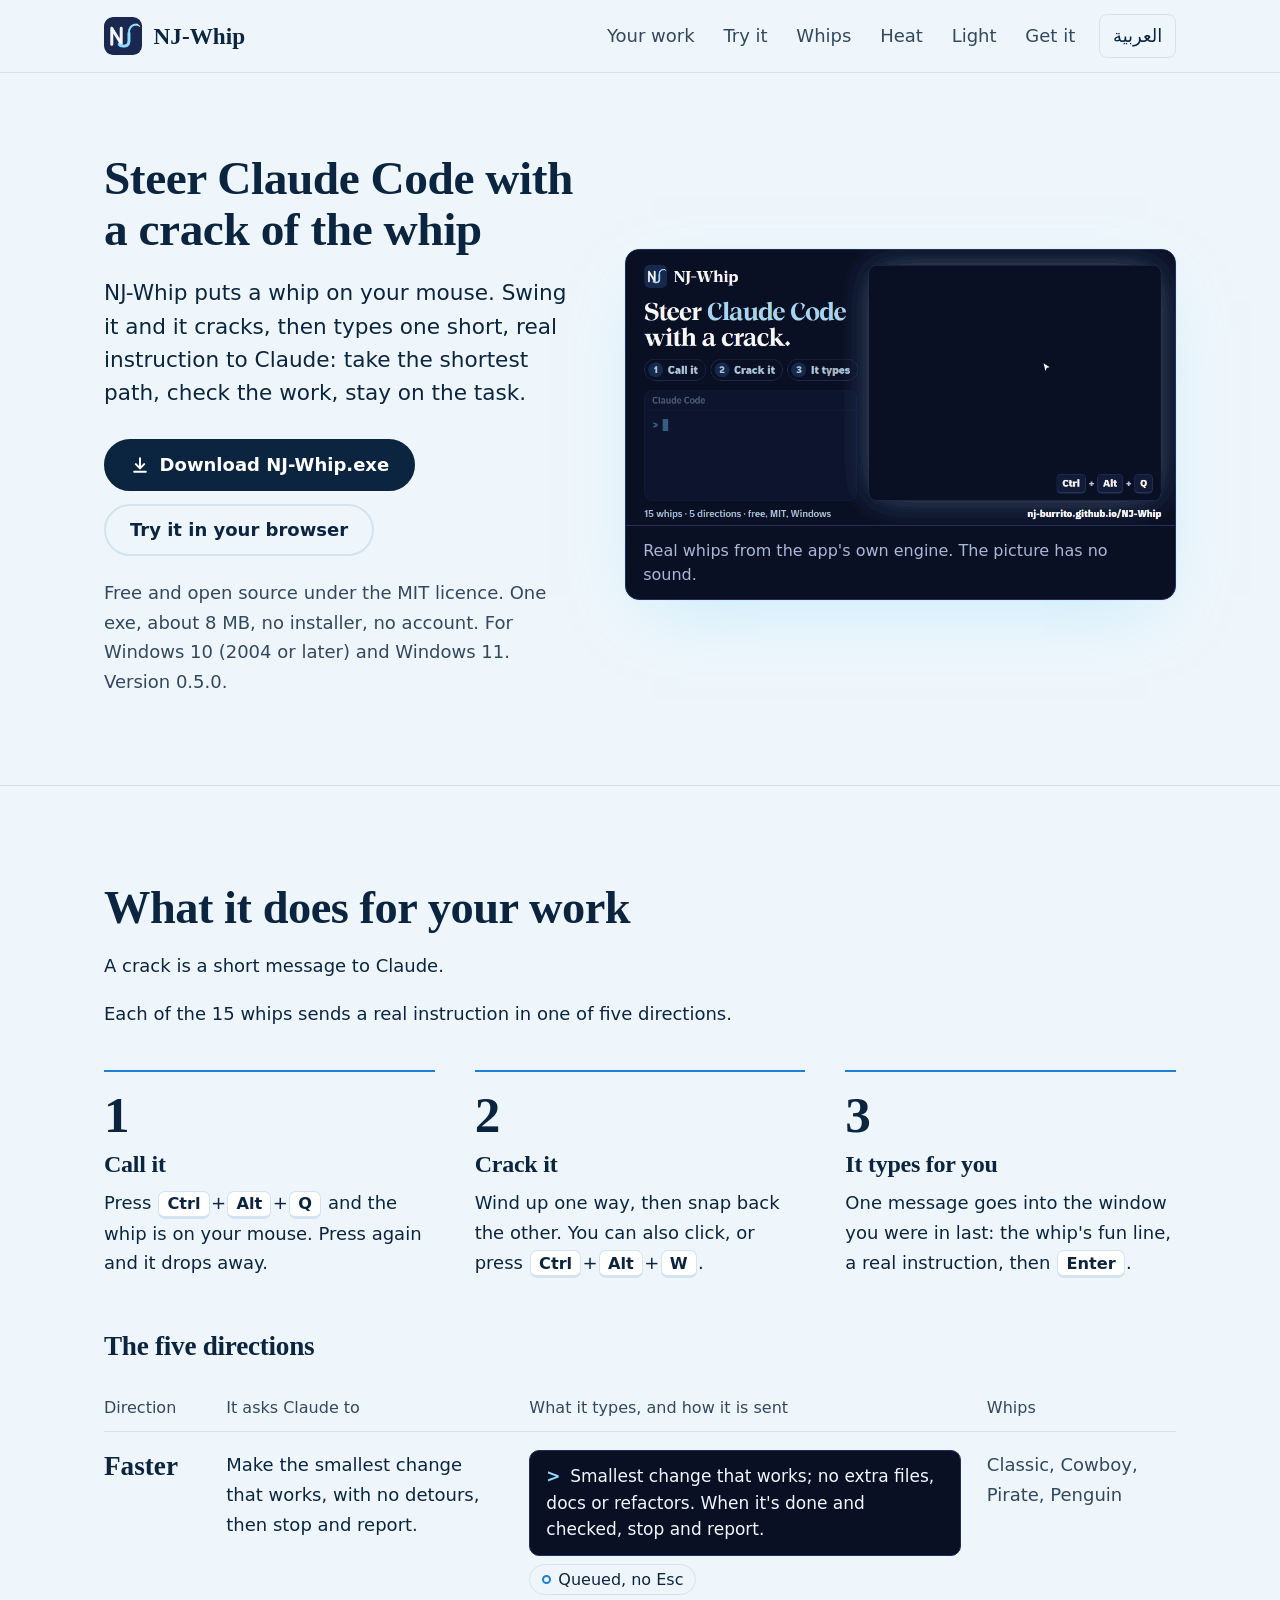
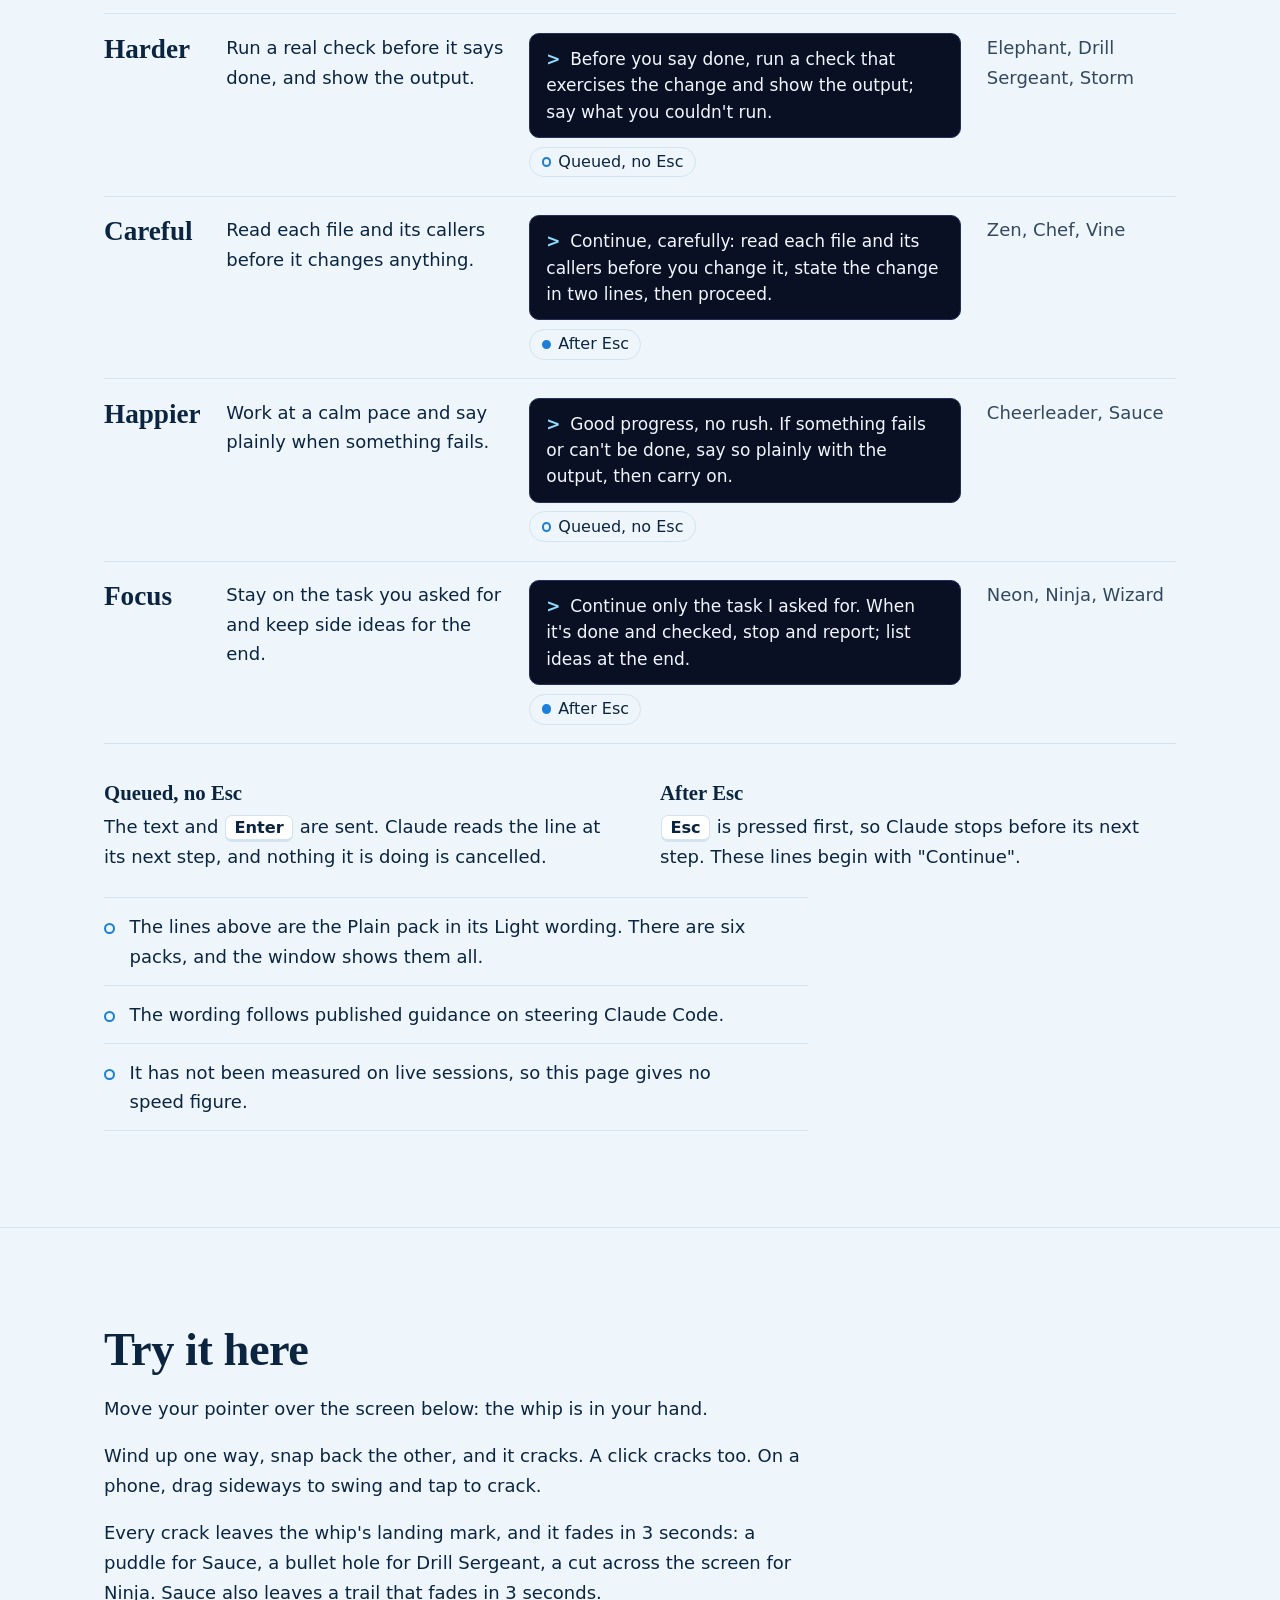
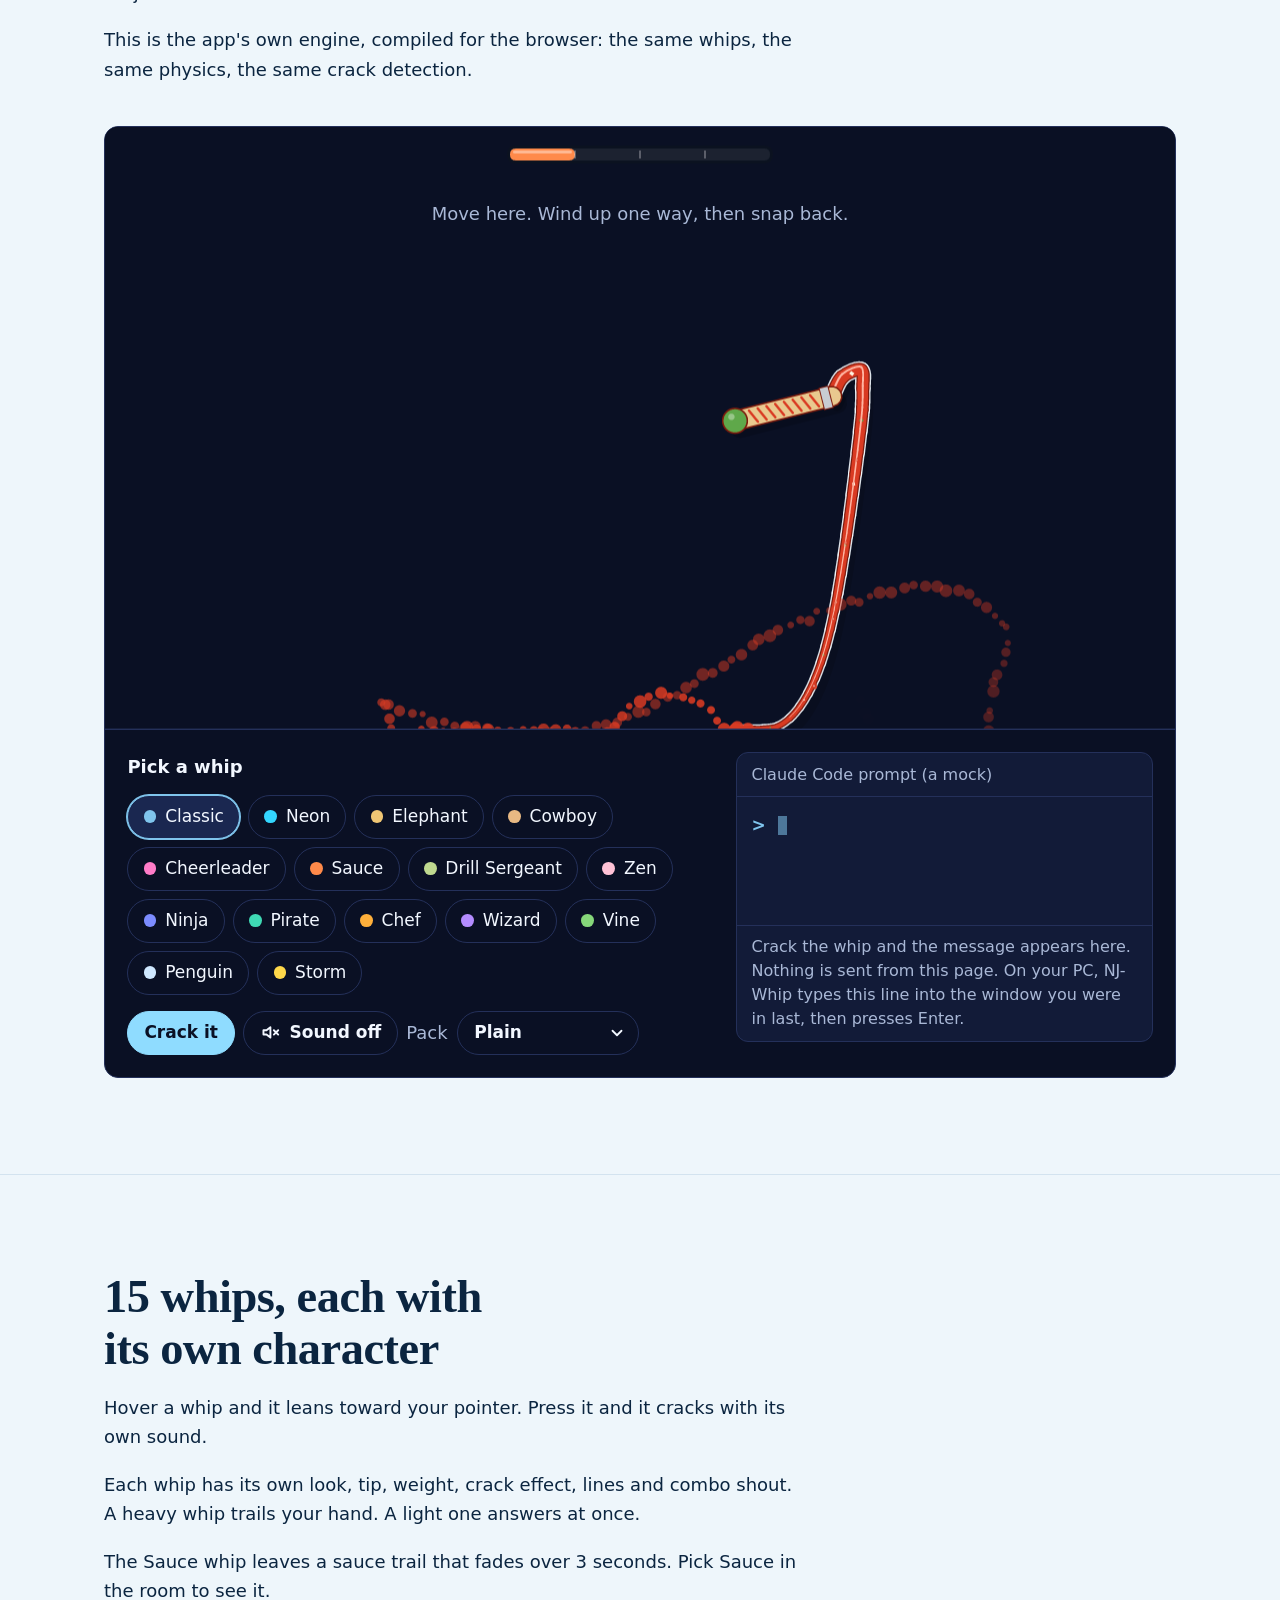
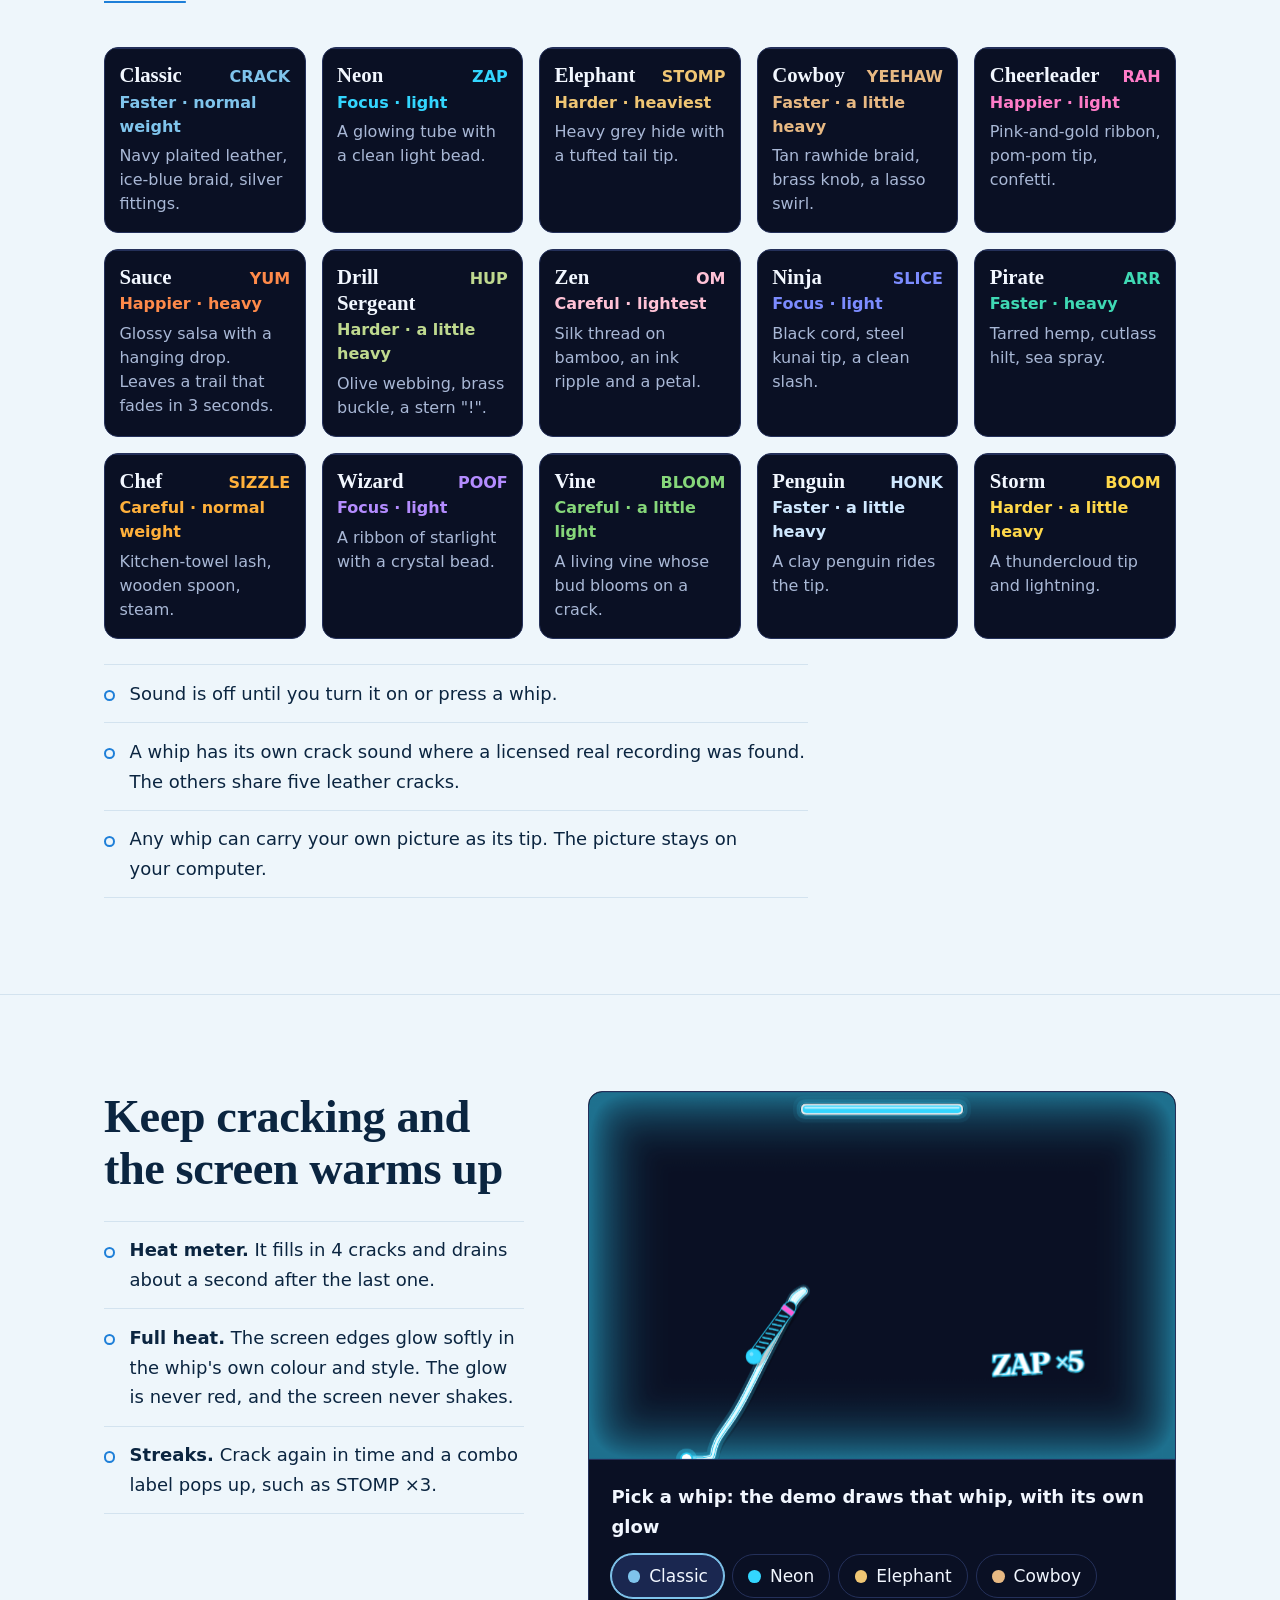
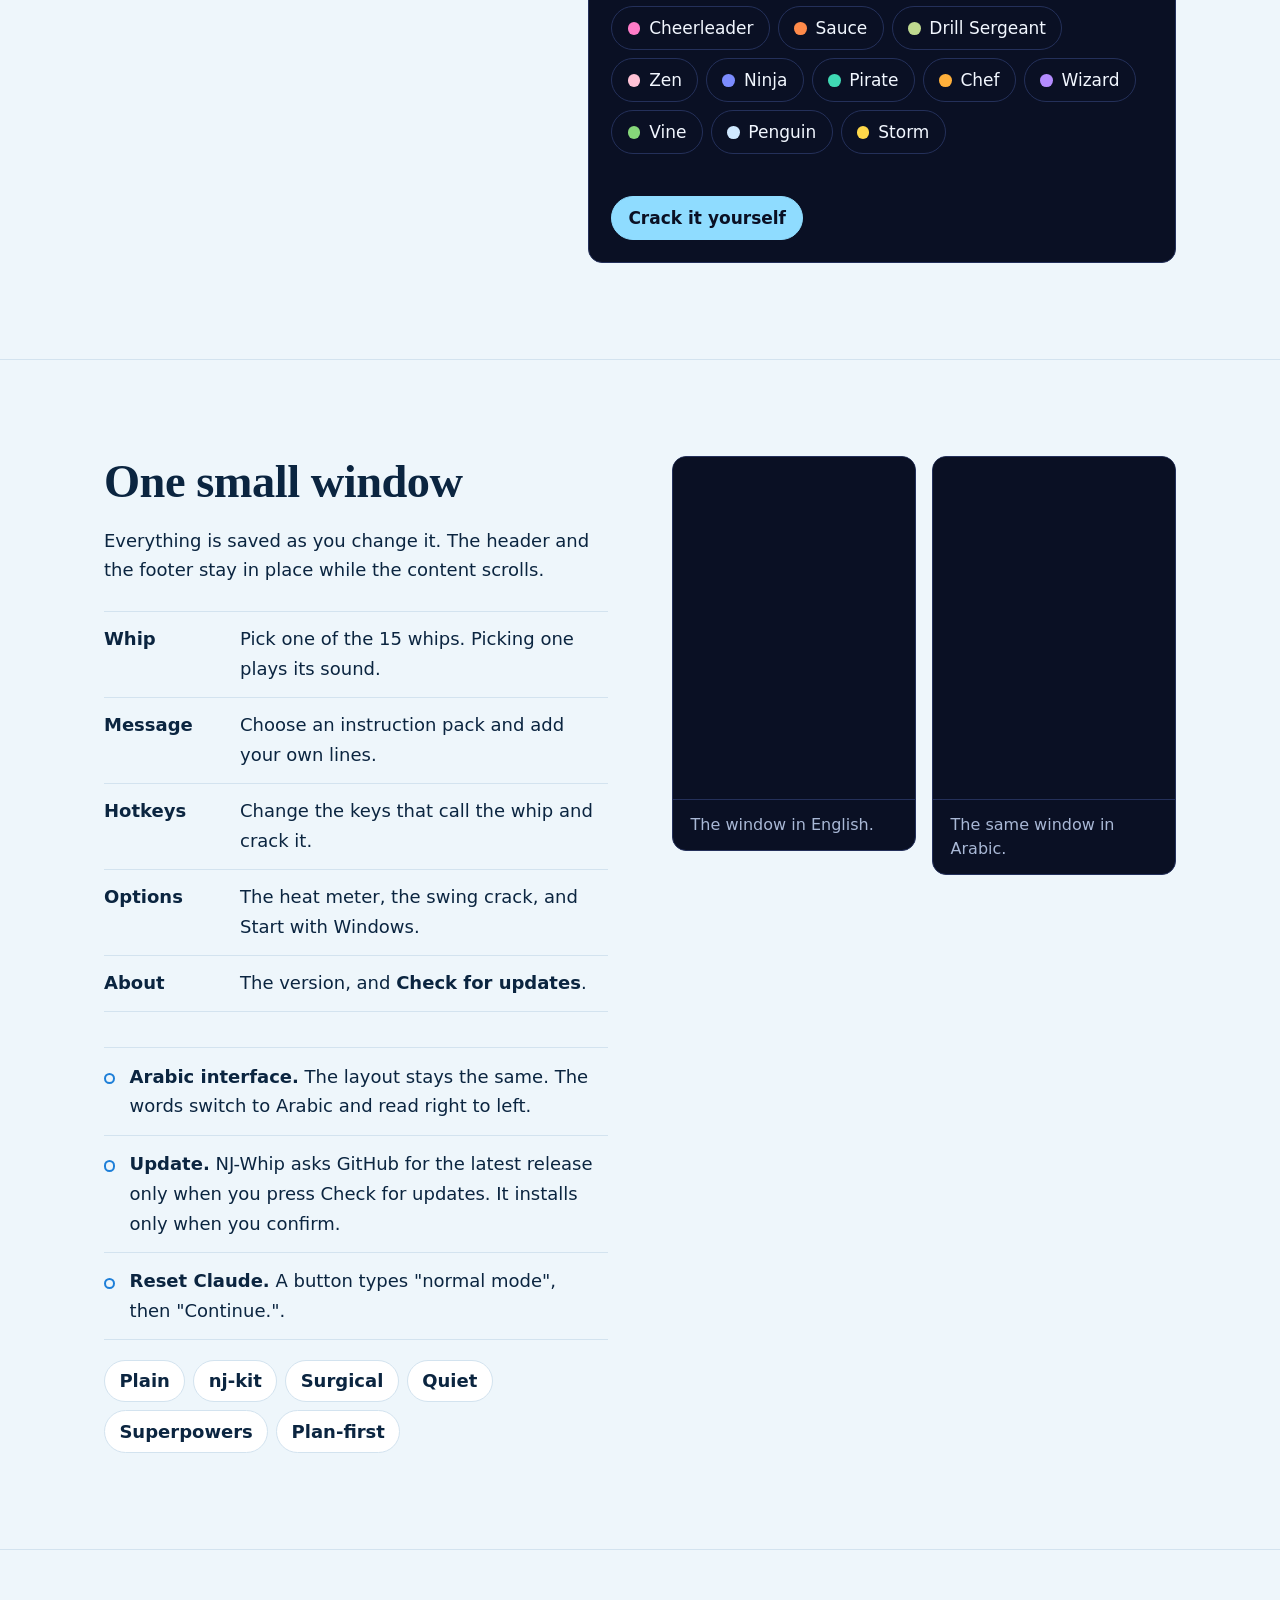
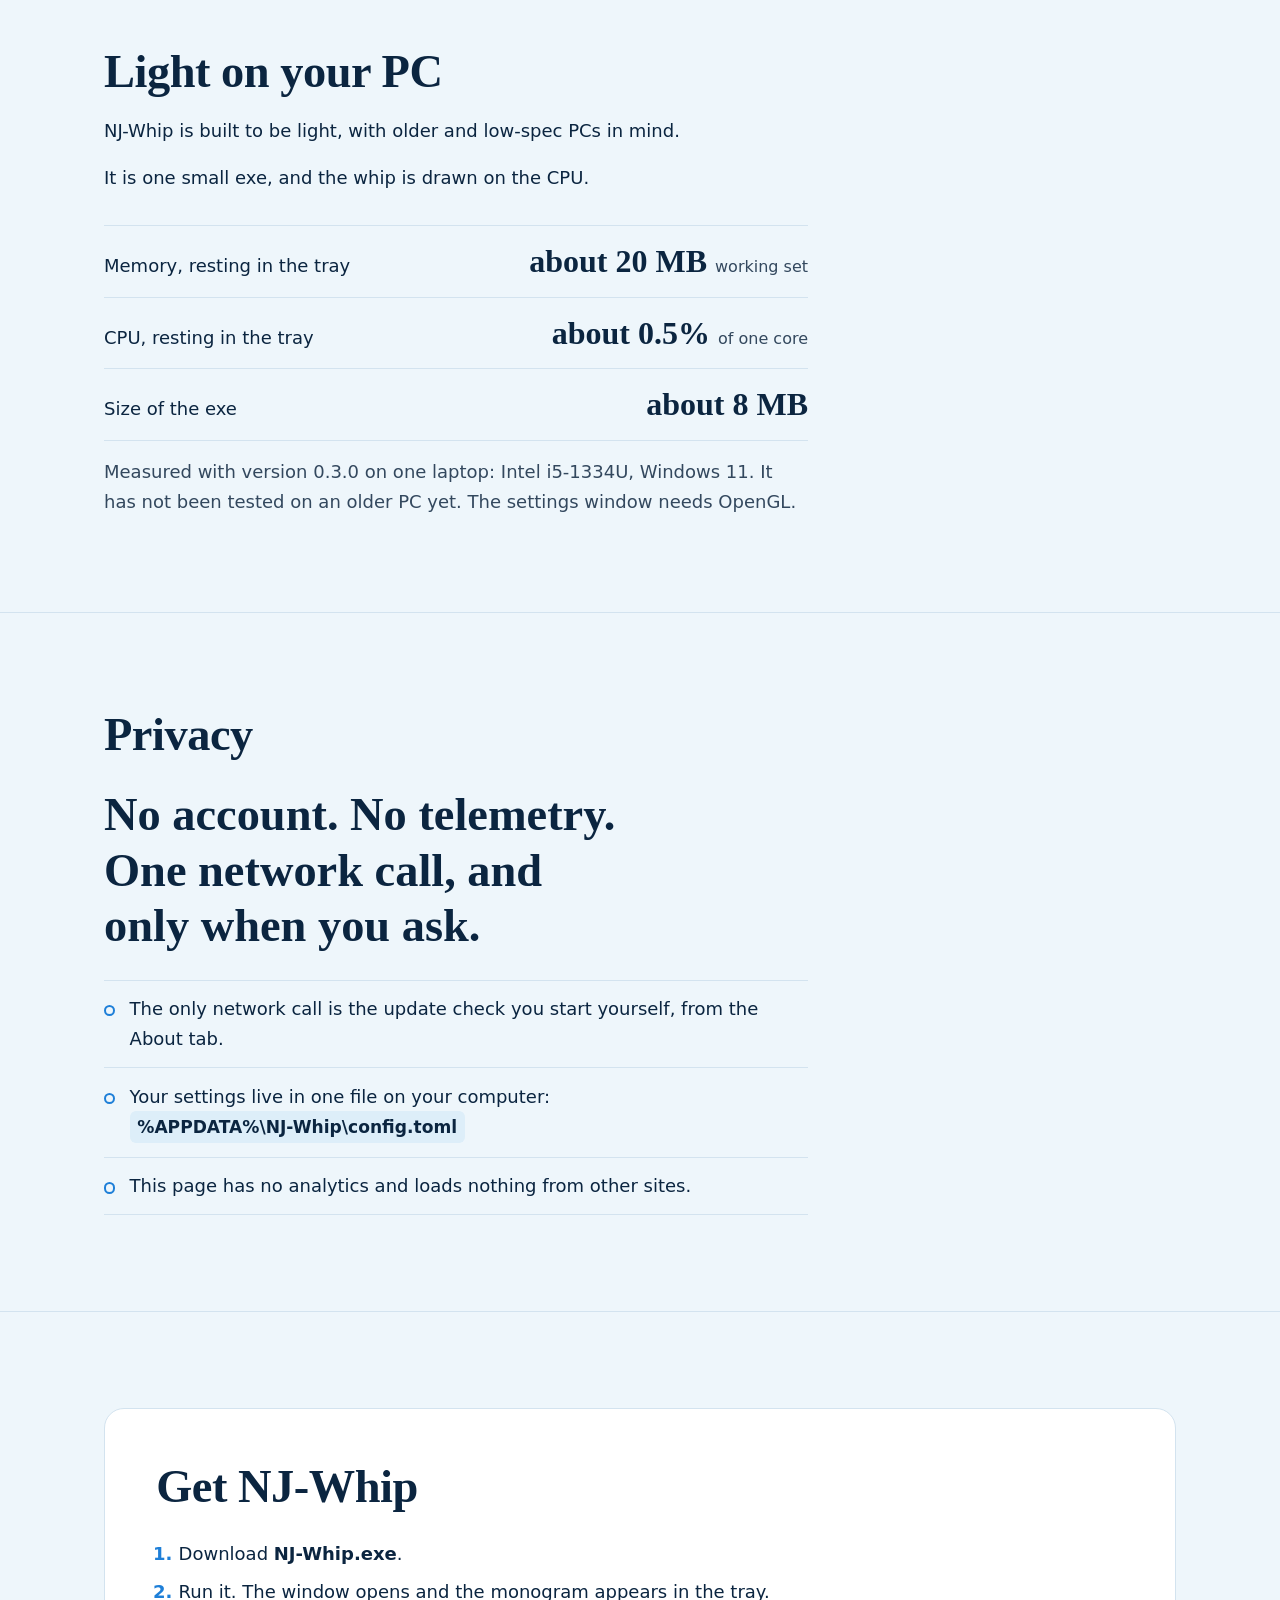
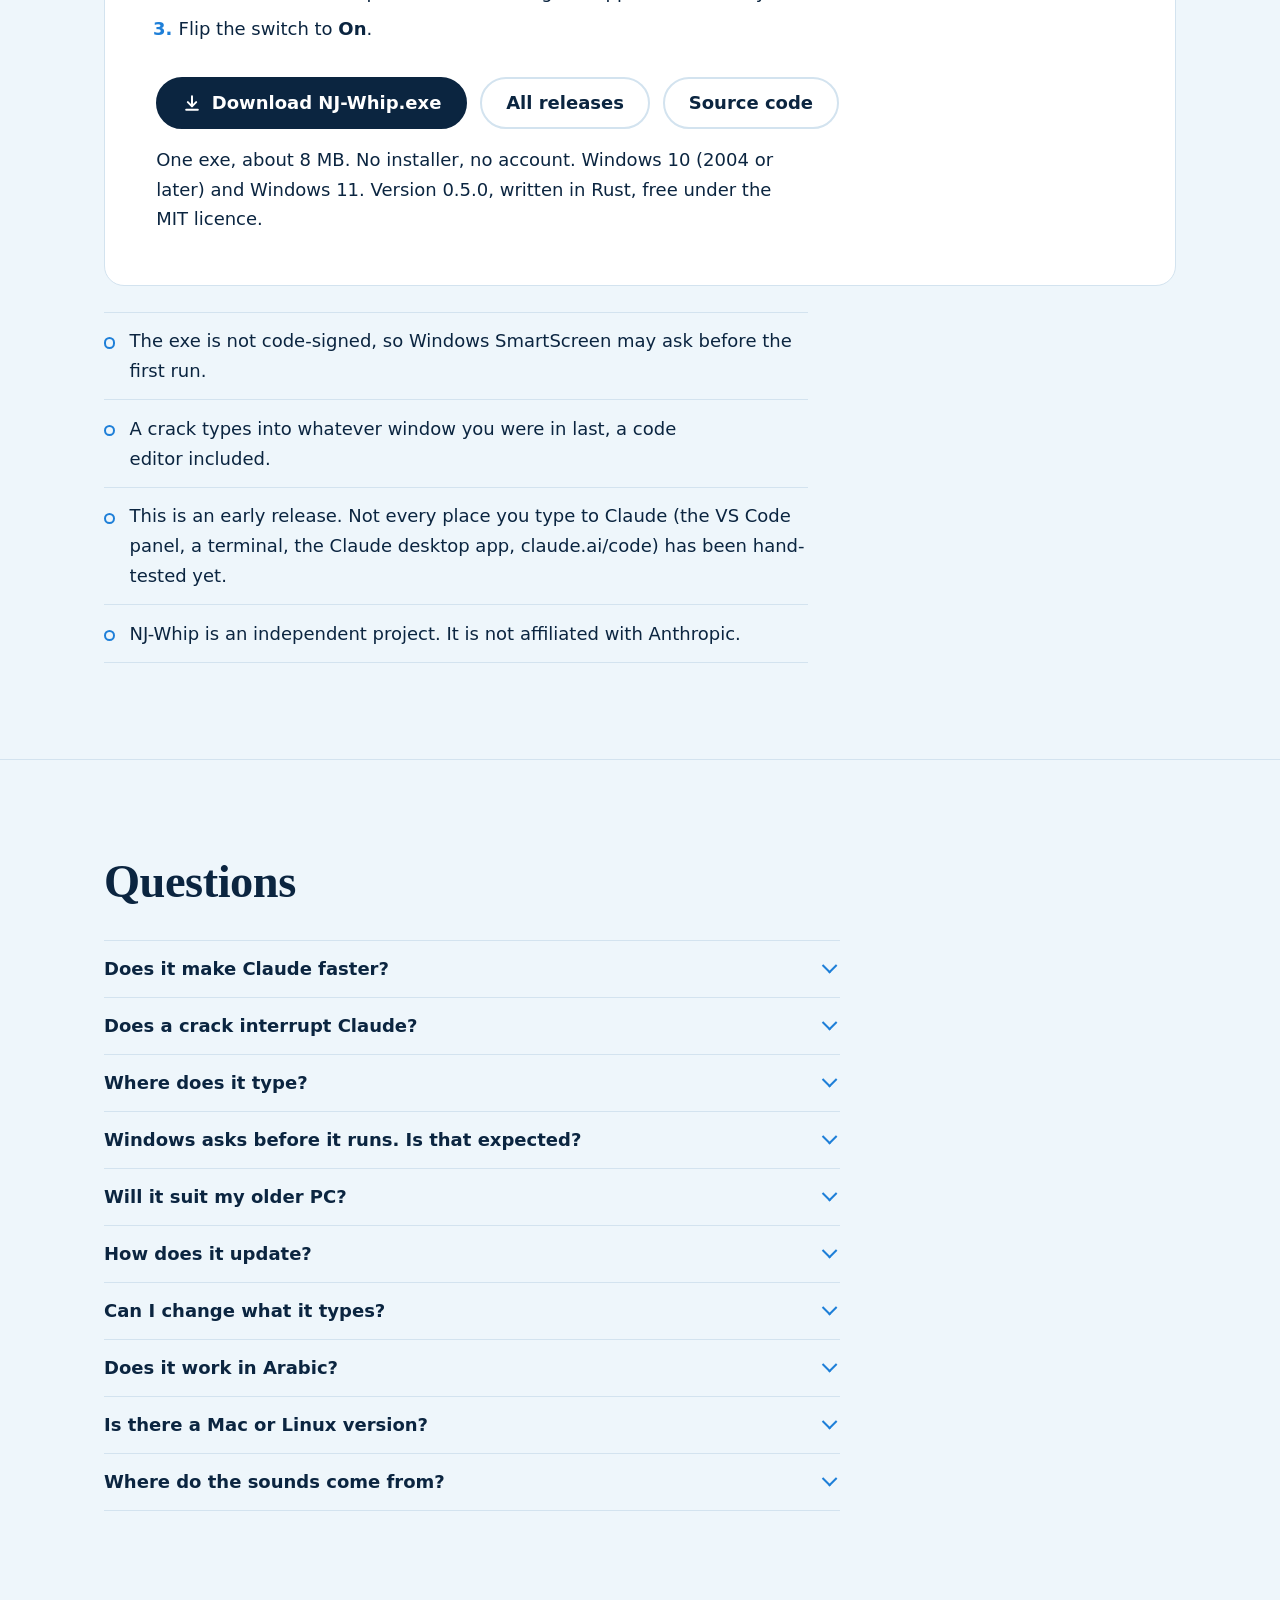
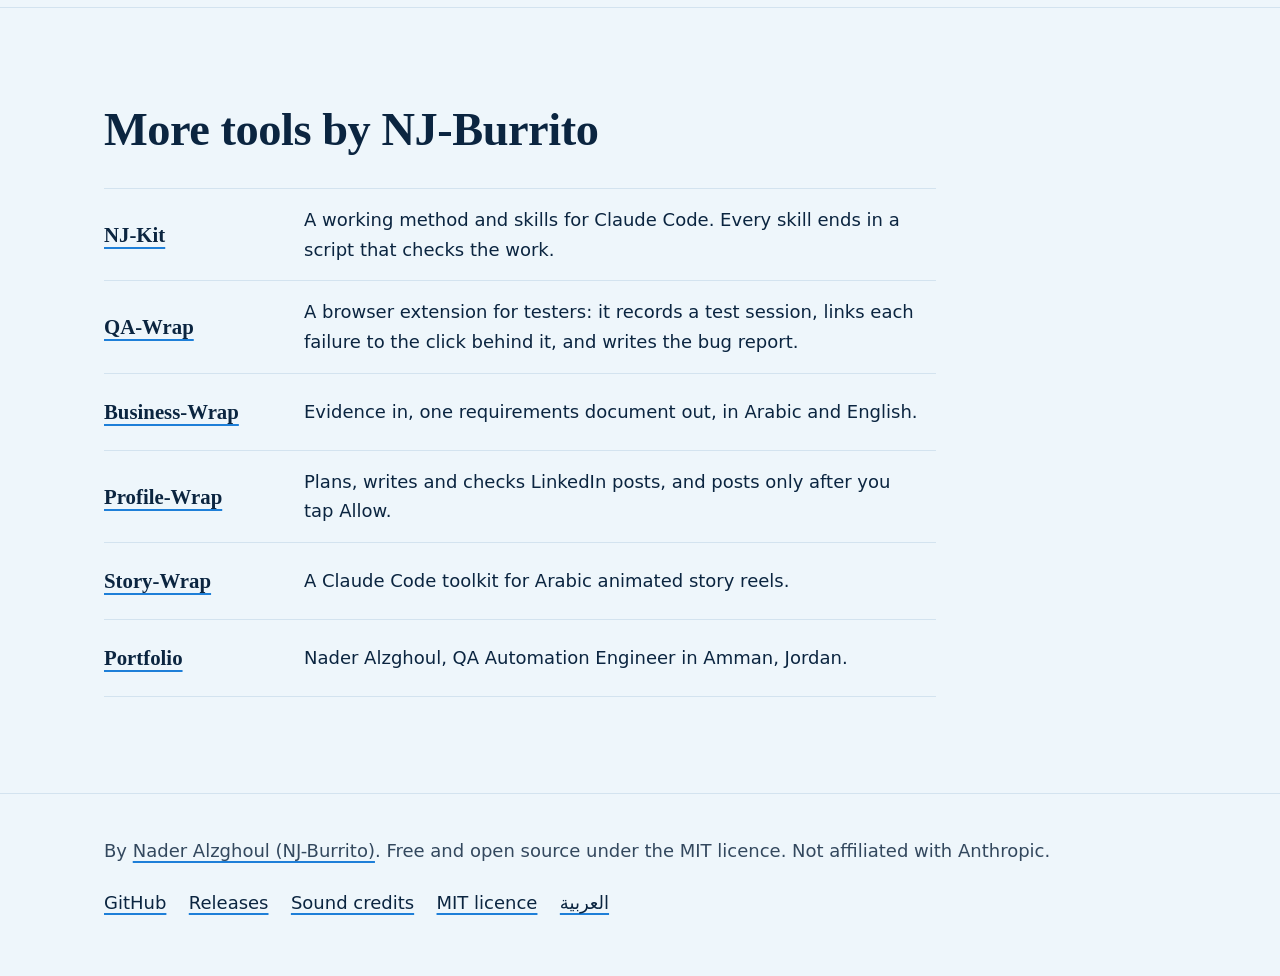
==== docs/index.html @ c89dd0d6 "NJ-Whip 0.5.0: Neon flash, no Sauce trail, Penguin snowball, any picture or GIF as the tip, own soun" ====
<!doctype html>
<html lang="en" dir="ltr">
<head>
<meta charset="utf-8">
<meta http-equiv="Content-Security-Policy" content="default-src 'self'; script-src 'sha256-Owxo666HquYo/alZs+qn92BwjCZQusK35Yxf7lLxLoo=' 'wasm-unsafe-eval'; style-src 'self'; img-src 'self' data:; font-src 'self'; media-src 'self'; connect-src 'self'; object-src 'none'; base-uri 'self'; form-action 'none'">
<meta name="referrer" content="strict-origin-when-cross-origin">
<meta name="viewport" content="width=device-width, initial-scale=1, viewport-fit=cover">
<meta name="color-scheme" content="dark light">
<meta name="theme-color" content="#0A1024" media="(prefers-color-scheme: dark)">
<meta name="theme-color" content="#EEF6FB" media="(prefers-color-scheme: light)">
<title>NJ-Whip by Nader Alzghoul: steer Claude Code with an on-screen whip</title>
<meta name="description" content="Free, open-source on-screen whip for Claude Code on Windows. Crack it and it types one short instruction that keeps Claude fast, careful and on task.">
<link rel="canonical" href="https://nj-burrito.github.io/NJ-Whip/">
<link rel="alternate" hreflang="en" href="https://nj-burrito.github.io/NJ-Whip/">
<link rel="alternate" hreflang="ar" href="https://nj-burrito.github.io/NJ-Whip/ar/">
<link rel="alternate" hreflang="x-default" href="https://nj-burrito.github.io/NJ-Whip/">
<meta name="author" content="Nader Alzghoul (NJ-Burrito)">
<link rel="author" href="https://nj-burrito.github.io/">
<meta name="robots" content="index, follow, max-image-preview:large, max-snippet:-1, max-video-preview:-1">
<meta property="og:type" content="website">
<meta property="og:site_name" content="NJ-Whip">
<meta property="og:url" content="https://nj-burrito.github.io/NJ-Whip/">
<meta property="og:title" content="NJ-Whip: steer Claude Code with a crack of the whip">
<meta property="og:description" content="A free on-screen whip for Claude Code on Windows. Swing it, it cracks, and it types one short, real instruction: shortest path, check the work, stay on the task. MIT, one small exe.">
<meta property="og:image" content="https://nj-burrito.github.io/NJ-Whip/assets/og.png">
<meta property="og:image:type" content="image/png">
<meta property="og:image:width" content="1200">
<meta property="og:image:height" content="630">
<meta property="og:image:alt" content="NJ-Whip: the Classic whip cracks on a dark screen and a prompt box shows the instruction it types to Claude Code.">
<meta property="og:locale" content="en_US">
<meta property="og:locale:alternate" content="ar_AR">
<meta name="twitter:card" content="summary_large_image">
<meta name="twitter:title" content="NJ-Whip: steer Claude Code with a crack of the whip">
<meta name="twitter:description" content="A free on-screen whip for Claude Code on Windows. Swing it, it cracks, and it types one short, real instruction: shortest path, check the work, stay on the task. MIT, one small exe.">
<meta name="twitter:image" content="https://nj-burrito.github.io/NJ-Whip/assets/og.png">
<meta name="twitter:image:alt" content="NJ-Whip: the Classic whip cracks on a dark screen and a prompt box shows the instruction it types to Claude Code.">
<link rel="icon" type="image/png" href="assets/logo.png">
<link rel="apple-touch-icon" href="assets/logo.png">
<link rel="sitemap" type="application/xml" href="sitemap.xml">
<link rel="alternate" type="text/plain" href="llms.txt" title="llms.txt">
<link rel="preload" href="/fonts/thmanyahsans-Medium.woff2" as="font" type="font/woff2" crossorigin>
<link rel="preload" href="/fonts/thmanyahserifdisplay-Bold.woff2" as="font" type="font/woff2" crossorigin>
<link rel="stylesheet" href="assets/site.css">
<script type="application/ld+json">
{"@context":"https://schema.org","@graph":[
{"@type":"WebSite","@id":"https://nj-burrito.github.io/NJ-Whip/#website","name":"NJ-Whip","url":"https://nj-burrito.github.io/NJ-Whip/","inLanguage":["en","ar"],"publisher":{"@id":"https://nj-burrito.github.io/#person"}},
{"@type":"Person","@id":"https://nj-burrito.github.io/#person","name":"Nader Alzghoul","alternateName":["NJ-Burrito","نادر الزغول"],"url":"https://nj-burrito.github.io/"},
{"@type":"SoftwareApplication","@id":"https://nj-burrito.github.io/NJ-Whip/#app","name":"NJ-Whip","description":"A free, open-source on-screen whip for Claude Code on Windows. Crack it by swinging, by clicking or with a hotkey, and it types one short instruction into the window you were in last: faster, harder, careful, happier or focus.","applicationCategory":"DeveloperApplication","operatingSystem":"Windows 10 version 2004 or later, Windows 11","softwareVersion":"0.5.0","fileSize":"8 MB","featureList":["15 whips, each with its own look, weight, crack effect and lines","Five directions: Faster, Harder, Careful, Happier, Focus","Six instruction packs and your own lines","Heat meter, edge glow and combo label","English and Arabic interface","Check for updates from the About tab, only when you press it"],"url":"https://nj-burrito.github.io/NJ-Whip/","downloadUrl":"https://github.com/NJ-Burrito/NJ-Whip/releases/latest/download/NJ-Whip.exe","codeRepository":"https://github.com/NJ-Burrito/NJ-Whip","sameAs":["https://github.com/NJ-Burrito/NJ-Whip"],"license":"https://opensource.org/licenses/MIT","isAccessibleForFree":true,"offers":{"@type":"Offer","price":"0","priceCurrency":"USD"},"inLanguage":["en","ar"],"image":"https://nj-burrito.github.io/NJ-Whip/assets/og.png","screenshot":"https://nj-burrito.github.io/NJ-Whip/assets/settings.png","author":{"@id":"https://nj-burrito.github.io/#person"}},
{"@type":"FAQPage","@id":"https://nj-burrito.github.io/NJ-Whip/#faq","inLanguage":"en","mainEntity":[
{"@type":"Question","name":"Does NJ-Whip make Claude faster?","acceptedAnswer":{"@type":"Answer","text":"It sends an instruction that asks for the smallest change that works and no detours. The wording follows published guidance on steering Claude Code. Its effect has not been measured on live sessions, so there is no speed figure to give."}},
{"@type":"Question","name":"Does a crack interrupt Claude?","acceptedAnswer":{"@type":"Answer","text":"Faster, Harder and Happier lines are queued without Esc, so nothing Claude is doing is cancelled. Careful and Focus lines are sent after Esc, so Claude stops before its next step."}},
{"@type":"Question","name":"How does NJ-Whip update?","acceptedAnswer":{"@type":"Answer","text":"Open the About tab and press Check for updates. NJ-Whip asks GitHub for the latest release only when you press that button, and it installs the update only when you confirm."}},
{"@type":"Question","name":"Is NJ-Whip made by Anthropic?","acceptedAnswer":{"@type":"Answer","text":"No. It is an independent project by Nader Alzghoul, not affiliated with Anthropic."}}
]}
]}
</script>
</head>
<body>
<a class="skip" href="#main">Skip to content</a>

<header class="top">
  <div class="wrap">
    <a class="brand" href="./" aria-label="NJ-Whip home"><img src="assets/logo.png" alt="" width="256" height="256">NJ-Whip</a>
    <nav aria-label="Page">
      <a href="#work">Your work</a>
      <a href="#room">Try it</a>
      <a href="#whips">Whips</a>
      <a href="#heat">Heat</a>
      <a href="#light">Light</a>
      <a href="#download">Get it</a>
      <a class="lang" href="ar/" hreflang="ar" lang="ar">العربية</a>
    </nav>
  </div>
</header>

<main id="main">

<section class="hero">
  <div class="wrap">
    <div>
      <h1>Steer <span class="nw">Claude Code</span> with a crack of the whip</h1>
      <p class="lede">NJ-Whip puts a whip on your mouse. Swing it and it cracks, then types one short, real instruction to Claude: take the shortest path, check the work, stay on the task.</p>
      <div class="actions">
        <a class="btn" href="https://github.com/NJ-Burrito/NJ-Whip/releases/latest/download/NJ-Whip.exe"><svg viewBox="0 0 24 24" fill="none" stroke="currentColor" stroke-width="2.4" stroke-linecap="round" stroke-linejoin="round" aria-hidden="true" focusable="false"><path d="M12 4v11"/><path d="m7 11 5 5 5-5"/><path d="M5 20h14"/></svg>Download NJ-Whip.exe</a>
        <a class="btn quiet" href="#room">Try it in your browser</a>
      </div>
      <p class="fine">Free and open source under the MIT licence. One exe, about 8 MB, no installer, no account. For Windows 10 (2004 or later) and Windows 11. Version 0.5.0.</p>
    </div>
    <figure class="screen">
      <picture>
        <source srcset="assets/hero-still.png" media="(prefers-reduced-motion: reduce)">
        <img src="assets/hero.gif" alt="NJ-Whip in four beats. The whip appears on the mouse. A swing cracks it. The instruction lands in a Claude Code prompt: smallest change that works, then stop and report. Then the next whip." width="960" height="480">
      </picture>
      <figcaption>Real whips from the app's own engine. The picture has no sound.</figcaption>
    </figure>
  </div>
</section>

<section id="work">
  <div class="wrap">
    <div class="head">
      <h2>What it does for your work</h2>
      <p>A crack is a short message to Claude.</p>
      <p>Each of the 15 whips sends a real instruction in one of five directions.</p>
    </div>
    <ol class="steps">
      <li>
        <h3>Call it</h3>
        <p>Press <span class="keys"><kbd>Ctrl</kbd>+<kbd>Alt</kbd>+<kbd>Q</kbd></span> and the whip is on your mouse. Press again and it drops away.</p>
      </li>
      <li>
        <h3>Crack it</h3>
        <p>Wind up one way, then snap back the other. You can also click, or press <span class="keys"><kbd>Ctrl</kbd>+<kbd>Alt</kbd>+<kbd>W</kbd></span>.</p>
      </li>
      <li>
        <h3>It types for you</h3>
        <p>One message goes into the window you were in last: the whip's fun line, a real instruction, then <span class="keys"><kbd>Enter</kbd></span>.</p>
      </li>
    </ol>

    <div class="dirs">
      <h3>The five directions</h3>
      <table>
        <thead>
          <tr><th scope="col">Direction</th><th scope="col">It asks Claude to</th><th scope="col">What it types, and how it is sent</th><th scope="col">Whips</th></tr>
        </thead>
        <tbody>
          <tr>
            <th scope="row">Faster</th>
            <td data-h="It asks Claude to">Make the smallest change that works, with no detours, then stop and report.</td>
            <td data-h="What it types, and how it is sent"><q class="line">Smallest change that works; no extra files, docs or refactors. When it's done and checked, stop and report.</q><span class="how">Queued, no Esc</span></td>
            <td class="who" data-h="Whips">Classic, Cowboy, Pirate, Penguin</td>
          </tr>
          <tr>
            <th scope="row">Harder</th>
            <td data-h="It asks Claude to">Run a real check before it says done, and show the output.</td>
            <td data-h="What it types, and how it is sent"><q class="line">Before you say done, run a check that exercises the change and show the output; say what you couldn't run.</q><span class="how">Queued, no Esc</span></td>
            <td class="who" data-h="Whips">Elephant, Drill Sergeant, Storm</td>
          </tr>
          <tr>
            <th scope="row">Careful</th>
            <td data-h="It asks Claude to">Read each file and its callers before it changes anything.</td>
            <td data-h="What it types, and how it is sent"><q class="line">Continue, carefully: read each file and its callers before you change it, state the change in two lines, then proceed.</q><span class="how esc">After Esc</span></td>
            <td class="who" data-h="Whips">Zen, Chef, Vine</td>
          </tr>
          <tr>
            <th scope="row">Happier</th>
            <td data-h="It asks Claude to">Work at a calm pace and say plainly when something fails.</td>
            <td data-h="What it types, and how it is sent"><q class="line">Good progress, no rush. If something fails or can't be done, say so plainly with the output, then carry on.</q><span class="how">Queued, no Esc</span></td>
            <td class="who" data-h="Whips">Cheerleader, Sauce</td>
          </tr>
          <tr>
            <th scope="row">Focus</th>
            <td data-h="It asks Claude to">Stay on the task you asked for and keep side ideas for the end.</td>
            <td data-h="What it types, and how it is sent"><q class="line">Continue only the task I asked for. When it's done and checked, stop and report; list ideas at the end.</q><span class="how esc">After Esc</span></td>
            <td class="who" data-h="Whips">Neon, Ninja, Wizard</td>
          </tr>
        </tbody>
      </table>
      <dl class="sent">
        <div>
          <dt>Queued, no Esc</dt>
          <dd>The text and <span class="keys"><kbd>Enter</kbd></span> are sent. Claude reads the line at its next step, and nothing it is doing is cancelled.</dd>
        </div>
        <div>
          <dt>After Esc</dt>
          <dd><span class="keys"><kbd>Esc</kbd></span> is pressed first, so Claude stops before its next step. These lines begin with "Continue".</dd>
        </div>
      </dl>
      <ul class="facts">
        <li><p>The lines above are the Plain pack in its Light wording. There are six packs, and the window shows them all.</p></li>
        <li><p>The wording follows published guidance on steering Claude Code.</p></li>
        <li><p>It has not been measured on live sessions, so this page gives no speed figure.</p></li>
      </ul>
    </div>
  </div>
</section>

<section id="room">
  <div class="wrap">
    <div class="head">
      <h2>Try it here</h2>
      <p>Move your pointer over the screen below: the whip is in your hand.</p>
      <p>Wind up one way, snap back the other, and it cracks. A click cracks too. On a phone, drag sideways to swing and tap to crack.</p>
      <p>Every crack leaves the whip's landing mark, and it fades in 3 seconds: a puddle for Sauce, a bullet hole for Drill Sergeant, a cut across the screen for Ninja. Sauce also leaves a trail that fades in 3 seconds.</p>
      <p>This is the app's own engine, compiled for the browser: the same whips, the same physics, the same crack detection.</p>
    </div>
    <div class="screen room" id="room-stage" data-stage data-intents="Faster|Harder|Careful|Happier|Focus" data-queued="queued, no Esc" data-esc="sent after Esc">
      <div class="stagebox" role="img" aria-label="The room: a live whip that follows your pointer on a dark screen, with the heat meter at the top.">
        <canvas aria-hidden="true"></canvas>
        <div class="shout" aria-hidden="true"></div>
        <p class="hint" data-live>Move here. Wind up one way, then snap back.</p>
      </div>
      <p class="fallback">The live room did not start in this browser, so this is a still picture of it: the Sauce whip mid-swing with its trail.</p>
      <div class="desk" data-live>
        <div>
          <fieldset class="chips">
            <legend>Pick a whip</legend>
            <label class="chip w-classic"><input type="radio" name="room-whip" checked><span>Classic</span></label>
            <label class="chip w-neon"><input type="radio" name="room-whip"><span>Neon</span></label>
            <label class="chip w-elephant"><input type="radio" name="room-whip"><span>Elephant</span></label>
            <label class="chip w-cowboy"><input type="radio" name="room-whip"><span>Cowboy</span></label>
            <label class="chip w-cheerleader"><input type="radio" name="room-whip"><span>Cheerleader</span></label>
            <label class="chip w-sauce"><input type="radio" name="room-whip"><span>Sauce</span></label>
            <label class="chip w-drill"><input type="radio" name="room-whip"><span>Drill Sergeant</span></label>
            <label class="chip w-zen"><input type="radio" name="room-whip"><span>Zen</span></label>
            <label class="chip w-ninja"><input type="radio" name="room-whip"><span>Ninja</span></label>
            <label class="chip w-pirate"><input type="radio" name="room-whip"><span>Pirate</span></label>
            <label class="chip w-chef"><input type="radio" name="room-whip"><span>Chef</span></label>
            <label class="chip w-wizard"><input type="radio" name="room-whip"><span>Wizard</span></label>
            <label class="chip w-vine"><input type="radio" name="room-whip"><span>Vine</span></label>
            <label class="chip w-penguin"><input type="radio" name="room-whip"><span>Penguin</span></label>
            <label class="chip w-storm"><input type="radio" name="room-whip"><span>Storm</span></label>
          </fieldset>
          <div class="bar">
            <button type="button" class="tool go" data-crack>Crack it</button>
            <button type="button" class="tool" data-sound aria-pressed="false" data-on="Sound on" data-off="Sound off"><span class="ico" aria-hidden="true"><svg class="on" viewBox="0 0 24 24" fill="none" stroke="currentColor" stroke-width="2.2" stroke-linecap="round" stroke-linejoin="round" focusable="false"><path d="M4 9.5v5h3.5L12 18V6L7.5 9.5z"/><path d="M15.5 9a4.2 4.2 0 0 1 0 6"/><path d="M18 6.5a7.6 7.6 0 0 1 0 11"/></svg><svg class="off" viewBox="0 0 24 24" fill="none" stroke="currentColor" stroke-width="2.2" stroke-linecap="round" stroke-linejoin="round" focusable="false"><path d="M4 9.5v5h3.5L12 18V6L7.5 9.5z"/><path d="m16 9.5 5 5"/><path d="m21 9.5-5 5"/></svg></span><span data-label>Sound off</span></button>
            <label>Pack
              <select class="tool" aria-label="Instruction pack">
                <option>Plain</option>
                <option>nj-kit</option>
                <option>Surgical</option>
                <option>Quiet</option>
                <option>Superpowers</option>
                <option>Plan-first</option>
              </select>
            </label>
          </div>
        </div>
        <div class="prompt">
          <header><span>Claude Code prompt (a mock)</span><span class="tag" data-tag></span></header>
          <p class="typed" data-typed aria-hidden="true"></p>
          <footer>Crack the whip and the message appears here. Nothing is sent from this page. On your PC, NJ-Whip types this line into the window you were in last, then presses Enter.</footer>
          <p class="vh" data-say aria-live="polite"></p>
        </div>
      </div>
    </div>
  </div>
</section>

<section id="whips">
  <div class="wrap">
    <div class="head">
      <h2>15 whips, each with its own character</h2>
      <p>Hover a whip and it leans toward your pointer. Press it and it cracks with its own sound.</p>
      <p>Each whip has its own look, tip, weight, crack effect, lines and combo shout. A heavy whip trails your hand. A light one answers at once.</p>
      <p>The Sauce whip leaves a sauce trail that fades over 3 seconds. Pick Sauce in <a href="#room">the room</a> to see it.</p>
    </div>
    <ul class="rack" data-stage>
      <li><button type="button" class="whip w-classic"><span class="stagebox"><canvas width="480" height="320" aria-hidden="true"></canvas></span><span class="txt"><span class="name">Classic <small>CRACK</small></span><span class="dir">Faster · normal weight</span><span class="look">Navy plaited leather, ice-blue braid, silver fittings.</span><span class="vh">Press to hear its crack.</span></span></button></li>
      <li><button type="button" class="whip w-neon"><span class="stagebox"><canvas width="480" height="320" aria-hidden="true"></canvas></span><span class="txt"><span class="name">Neon <small>ZAP</small></span><span class="dir">Focus · light</span><span class="look">A glowing tube with a clean light bead.</span><span class="vh">Press to hear its crack.</span></span></button></li>
      <li><button type="button" class="whip w-elephant"><span class="stagebox"><canvas width="480" height="320" aria-hidden="true"></canvas></span><span class="txt"><span class="name">Elephant <small>STOMP</small></span><span class="dir">Harder · heaviest</span><span class="look">Heavy grey hide with a tufted tail tip.</span><span class="vh">Press to hear its crack.</span></span></button></li>
      <li><button type="button" class="whip w-cowboy"><span class="stagebox"><canvas width="480" height="320" aria-hidden="true"></canvas></span><span class="txt"><span class="name">Cowboy <small>YEEHAW</small></span><span class="dir">Faster · a little heavy</span><span class="look">Tan rawhide braid, brass knob, a lasso swirl.</span><span class="vh">Press to hear its crack.</span></span></button></li>
      <li><button type="button" class="whip w-cheerleader"><span class="stagebox"><canvas width="480" height="320" aria-hidden="true"></canvas></span><span class="txt"><span class="name">Cheerleader <small>RAH</small></span><span class="dir">Happier · light</span><span class="look">Pink-and-gold ribbon, pom-pom tip, confetti.</span><span class="vh">Press to hear its crack.</span></span></button></li>
      <li><button type="button" class="whip w-sauce"><span class="stagebox"><canvas width="480" height="320" aria-hidden="true"></canvas></span><span class="txt"><span class="name">Sauce <small>YUM</small></span><span class="dir">Happier · heavy</span><span class="look">Glossy salsa with a hanging drop. Leaves a trail that fades in 3 seconds.</span><span class="vh">Press to hear its crack.</span></span></button></li>
      <li><button type="button" class="whip w-drill"><span class="stagebox"><canvas width="480" height="320" aria-hidden="true"></canvas></span><span class="txt"><span class="name">Drill Sergeant <small>HUP</small></span><span class="dir">Harder · a little heavy</span><span class="look">Olive webbing, brass buckle, a stern "!".</span><span class="vh">Press to hear its crack.</span></span></button></li>
      <li><button type="button" class="whip w-zen"><span class="stagebox"><canvas width="480" height="320" aria-hidden="true"></canvas></span><span class="txt"><span class="name">Zen <small>OM</small></span><span class="dir">Careful · lightest</span><span class="look">Silk thread on bamboo, an ink ripple and a petal.</span><span class="vh">Press to hear its crack.</span></span></button></li>
      <li><button type="button" class="whip w-ninja"><span class="stagebox"><canvas width="480" height="320" aria-hidden="true"></canvas></span><span class="txt"><span class="name">Ninja <small>SLICE</small></span><span class="dir">Focus · light</span><span class="look">Black cord, steel kunai tip, a clean slash.</span><span class="vh">Press to hear its crack.</span></span></button></li>
      <li><button type="button" class="whip w-pirate"><span class="stagebox"><canvas width="480" height="320" aria-hidden="true"></canvas></span><span class="txt"><span class="name">Pirate <small>ARR</small></span><span class="dir">Faster · heavy</span><span class="look">Tarred hemp, cutlass hilt, sea spray.</span><span class="vh">Press to hear its crack.</span></span></button></li>
      <li><button type="button" class="whip w-chef"><span class="stagebox"><canvas width="480" height="320" aria-hidden="true"></canvas></span><span class="txt"><span class="name">Chef <small>SIZZLE</small></span><span class="dir">Careful · normal weight</span><span class="look">Kitchen-towel lash, wooden spoon, steam.</span><span class="vh">Press to hear its crack.</span></span></button></li>
      <li><button type="button" class="whip w-wizard"><span class="stagebox"><canvas width="480" height="320" aria-hidden="true"></canvas></span><span class="txt"><span class="name">Wizard <small>POOF</small></span><span class="dir">Focus · light</span><span class="look">A ribbon of starlight with a crystal bead.</span><span class="vh">Press to hear its crack.</span></span></button></li>
      <li><button type="button" class="whip w-vine"><span class="stagebox"><canvas width="480" height="320" aria-hidden="true"></canvas></span><span class="txt"><span class="name">Vine <small>BLOOM</small></span><span class="dir">Careful · a little light</span><span class="look">A living vine whose bud blooms on a crack.</span><span class="vh">Press to hear its crack.</span></span></button></li>
      <li><button type="button" class="whip w-penguin"><span class="stagebox"><canvas width="480" height="320" aria-hidden="true"></canvas></span><span class="txt"><span class="name">Penguin <small>HONK</small></span><span class="dir">Faster · a little heavy</span><span class="look">A clay penguin rides the tip.</span><span class="vh">Press to hear its crack.</span></span></button></li>
      <li><button type="button" class="whip w-storm"><span class="stagebox"><canvas width="480" height="320" aria-hidden="true"></canvas></span><span class="txt"><span class="name">Storm <small>BOOM</small></span><span class="dir">Harder · a little heavy</span><span class="look">A thundercloud tip and lightning.</span><span class="vh">Press to hear its crack.</span></span></button></li>
    </ul>
    <ul class="facts">
      <li><p>Sound is off until you turn it on or press a whip.</p></li>
      <li><p>A whip has its own crack sound where a licensed real recording was found. The others share five leather cracks.</p></li>
      <li><p>Any whip can carry your own picture as its tip. The picture stays on your computer.</p></li>
    </ul>
  </div>
</section>

<section id="heat">
  <div class="wrap split">
    <div class="prose">
      <h2>Keep cracking and the screen warms up</h2>
      <ul class="facts">
        <li><p><strong>Heat meter.</strong> It fills in 4 cracks and drains about a second after the last one.</p></li>
        <li><p><strong>Full heat.</strong> The screen edges glow softly in the whip's own colour and style. The glow is never red, and the screen never shakes.</p></li>
        <li><p><strong>Streaks.</strong> Crack again in time and a combo label pops up, such as <bdi>STOMP ×3</bdi>.</p></li>
      </ul>
    </div>
    <div class="screen heat" id="heat-stage" data-stage>
      <div class="stagebox" role="img" aria-label="The heat demo: the picked whip cracks on a beat, the meter at the top fills, the screen edges glow in the whip's colour and a combo label appears.">
        <canvas aria-hidden="true"></canvas>
        <div class="shout" aria-hidden="true"></div>
      </div>
      <p class="fallback">The live demo did not start in this browser, so this is a still picture: the Neon whip at full heat, the edges glowing blue.</p>
      <div class="desk" data-live>
        <fieldset class="chips">
          <legend>Pick a whip: the demo draws that whip, with its own glow</legend>
          <label class="chip w-classic"><input type="radio" name="heat-whip" checked><span>Classic</span></label>
          <label class="chip w-neon"><input type="radio" name="heat-whip"><span>Neon</span></label>
          <label class="chip w-elephant"><input type="radio" name="heat-whip"><span>Elephant</span></label>
          <label class="chip w-cowboy"><input type="radio" name="heat-whip"><span>Cowboy</span></label>
          <label class="chip w-cheerleader"><input type="radio" name="heat-whip"><span>Cheerleader</span></label>
          <label class="chip w-sauce"><input type="radio" name="heat-whip"><span>Sauce</span></label>
          <label class="chip w-drill"><input type="radio" name="heat-whip"><span>Drill Sergeant</span></label>
          <label class="chip w-zen"><input type="radio" name="heat-whip"><span>Zen</span></label>
          <label class="chip w-ninja"><input type="radio" name="heat-whip"><span>Ninja</span></label>
          <label class="chip w-pirate"><input type="radio" name="heat-whip"><span>Pirate</span></label>
          <label class="chip w-chef"><input type="radio" name="heat-whip"><span>Chef</span></label>
          <label class="chip w-wizard"><input type="radio" name="heat-whip"><span>Wizard</span></label>
          <label class="chip w-vine"><input type="radio" name="heat-whip"><span>Vine</span></label>
          <label class="chip w-penguin"><input type="radio" name="heat-whip"><span>Penguin</span></label>
          <label class="chip w-storm"><input type="radio" name="heat-whip"><span>Storm</span></label>
        </fieldset>
        <div class="bar">
          <button type="button" class="tool go" data-crack>Crack it yourself</button>
        </div>
      </div>
    </div>
  </div>
</section>

<section id="window">
  <div class="wrap split even">
    <div class="prose">
      <h2>One small window</h2>
      <p>Everything is saved as you change it. The header and the footer stay in place while the content scrolls.</p>
      <dl class="tabs">
        <div><dt>Whip</dt><dd>Pick one of the 15 whips. Picking one plays its sound.</dd></div>
        <div><dt>Message</dt><dd>Choose an instruction pack and add your own lines.</dd></div>
        <div><dt>Hotkeys</dt><dd>Change the keys that call the whip and crack it.</dd></div>
        <div><dt>Options</dt><dd>The heat meter, the swing crack, and Start with Windows.</dd></div>
        <div><dt>About</dt><dd>The version, and <strong>Check for updates</strong>.</dd></div>
      </dl>
      <ul class="facts">
        <li><p><strong>Arabic interface.</strong> The layout stays the same. The words switch to Arabic and read right to left.</p></li>
        <li><p><strong>Update.</strong> NJ-Whip asks GitHub for the latest release only when you press Check for updates. It installs only when you confirm.</p></li>
        <li><p><strong>Reset Claude.</strong> A button types "normal mode", then "Continue.".</p></li>
      </ul>
      <h3 class="vh">The six instruction packs</h3>
      <ul class="packs">
        <li>Plain</li>
        <li>nj-kit</li>
        <li>Surgical</li>
        <li>Quiet</li>
        <li>Superpowers</li>
        <li>Plan-first</li>
      </ul>
    </div>
    <div class="shots">
      <figure class="screen">
        <img src="assets/settings.png" alt="The NJ-Whip window in English: the tab ribbon at the top and the whip picker below it." width="700" height="950" loading="lazy">
        <figcaption>The window in English.</figcaption>
      </figure>
      <figure class="screen">
        <img src="assets/settings-ar.png" alt="The same NJ-Whip window in Arabic: the same layout, with the words in Arabic reading right to left." width="700" height="950" loading="lazy">
        <figcaption>The same window in Arabic.</figcaption>
      </figure>
    </div>
  </div>
</section>

<section id="light">
  <div class="wrap">
    <div class="head">
      <h2>Light on your PC</h2>
      <p>NJ-Whip is built to be light, with older and low-spec PCs in mind.</p>
      <p>It is one small exe, and the whip is drawn on the CPU.</p>
    </div>
    <table class="measure">
      <caption>Measured with version 0.3.0 on one laptop: Intel i5-1334U, Windows 11. It has not been tested on an older PC yet. The settings window needs OpenGL.</caption>
      <tbody>
        <tr><th scope="row">Memory, resting in the tray</th><td>about 20 MB <small>working set</small></td></tr>
        <tr><th scope="row">CPU, resting in the tray</th><td>about 0.5% <small>of one core</small></td></tr>
        <tr><th scope="row">Size of the exe</th><td>about 8 MB</td></tr>
      </tbody>
    </table>
  </div>
</section>

<section id="privacy">
  <div class="wrap">
    <h2>Privacy</h2>
    <p class="plain">No account. No telemetry. One network call, and only when you ask.</p>
    <ul class="facts">
      <li><p>The only network call is the update check you start yourself, from the About tab.</p></li>
      <li><p>Your settings live in one file on your computer: <code>%APPDATA%\NJ-Whip\config.toml</code></p></li>
      <li><p>This page has no analytics and loads nothing from other sites.</p></li>
    </ul>
  </div>
</section>

<section id="download" class="get">
  <div class="wrap">
    <div class="box">
      <h2>Get NJ-Whip</h2>
      <ol>
        <li>Download <strong>NJ-Whip.exe</strong>.</li>
        <li>Run it. The window opens and the monogram appears in the tray.</li>
        <li>Flip the switch to <strong>On</strong>.</li>
      </ol>
      <div class="actions">
        <a class="btn" href="https://github.com/NJ-Burrito/NJ-Whip/releases/latest/download/NJ-Whip.exe"><svg viewBox="0 0 24 24" fill="none" stroke="currentColor" stroke-width="2.4" stroke-linecap="round" stroke-linejoin="round" aria-hidden="true" focusable="false"><path d="M12 4v11"/><path d="m7 11 5 5 5-5"/><path d="M5 20h14"/></svg>Download NJ-Whip.exe</a>
        <a class="btn quiet" href="https://github.com/NJ-Burrito/NJ-Whip/releases/latest">All releases</a>
        <a class="btn quiet" href="https://github.com/NJ-Burrito/NJ-Whip">Source code</a>
      </div>
      <p>One exe, about 8 MB. No installer, no account. Windows 10 (2004 or later) and Windows 11. Version 0.5.0, written in Rust, free under the MIT licence.</p>
    </div>
    <h3 class="vh">Honest notes</h3>
    <ul class="facts">
      <li><p>The exe is not code-signed, so Windows SmartScreen may ask before the first run.</p></li>
      <li><p>A crack types into whatever window you were in last, a code editor included.</p></li>
      <li><p>This is an early release. Not every place you type to Claude (the VS Code panel, a terminal, the Claude desktop app, claude.ai/code) has been hand-tested yet.</p></li>
      <li><p>NJ-Whip is an independent project. It is not affiliated with Anthropic.</p></li>
    </ul>
  </div>
</section>

<section id="faq">
  <div class="wrap">
    <h2>Questions</h2>
    <div class="faq">
      <details>
        <summary>Does it make Claude faster?</summary>
        <p>It sends an instruction that asks for the smallest change that works and no detours. The wording follows published guidance on steering Claude Code.</p>
        <p>Its effect has not been measured on live sessions, so there is no speed figure to give.</p>
      </details>
      <details>
        <summary>Does a crack interrupt Claude?</summary>
        <p>Faster, Harder and Happier lines are queued without Esc, so nothing Claude is doing is cancelled.</p>
        <p>Careful and Focus lines are sent after Esc, so Claude stops before its next step.</p>
      </details>
      <details>
        <summary>Where does it type?</summary>
        <p>Into whatever window you were in last. It is made for Claude Code wherever you type to it: the VS Code panel, a terminal, the Claude desktop app, or claude.ai/code.</p>
      </details>
      <details>
        <summary>Windows asks before it runs. Is that expected?</summary>
        <p>Yes. The exe is not code-signed, so SmartScreen may ask before the first run: choose "More info", then "Run anyway".</p>
        <p>The source is open, and you can build the exe yourself.</p>
      </details>
      <details>
        <summary>Will it suit my older PC?</summary>
        <p>It is built to be light, and the measured numbers are in <a href="#light">Light on your PC</a>.</p>
        <p>It has not been tested on an older PC yet. It needs Windows 10 (2004 or later) or Windows 11, and the settings window needs OpenGL.</p>
      </details>
      <details>
        <summary>How does it update?</summary>
        <p>Open the About tab and press Check for updates. NJ-Whip asks GitHub for the latest release only when you press that button.</p>
        <p>It installs the update only when you confirm.</p>
      </details>
      <details>
        <summary>Can I change what it types?</summary>
        <p>Yes. Choose one of six instruction packs, add your own lines per whip, and change the keys a crack sends.</p>
      </details>
      <details>
        <summary>Does it work in Arabic?</summary>
        <p>The window has an Arabic interface. The messages a crack types to Claude are in English.</p>
      </details>
      <details>
        <summary>Is there a Mac or Linux version?</summary>
        <p>No. NJ-Whip is for Windows only.</p>
      </details>
      <details>
        <summary>Where do the sounds come from?</summary>
        <p>From recordings under the CC0 and CC BY licences, trimmed and loudness-normalised for NJ-Whip. The whoosh is made by the app itself.</p>
        <div class="credits">
          <table>
            <thead><tr><th scope="col">File</th><th scope="col">Author and source</th><th scope="col">Licence</th></tr></thead>
            <tbody>
<!--credits-->
            <tr><th scope="row"><bdi>crack-1.mp3</bdi></th><td><a href="https://freesound.org/people/JayRom01/sounds/615761/" rel="noopener"><bdi>JayRom01</bdi></a></td><td><bdi>CC0 1.0</bdi></td></tr>
            <tr><th scope="row"><bdi>crack-2.mp3</bdi></th><td><a href="https://freesound.org/people/SciFiSounds/sounds/529925/" rel="noopener"><bdi>SciFiSounds</bdi></a></td><td><bdi>CC0 1.0</bdi></td></tr>
            <tr><th scope="row"><bdi>crack-3.mp3</bdi></th><td><a href="https://freesound.org/people/modusmogulus/sounds/841380/" rel="noopener"><bdi>modusmogulus</bdi></a></td><td><bdi>CC0 1.0</bdi></td></tr>
            <tr><th scope="row"><bdi>crack-4.mp3</bdi></th><td><a href="https://freesound.org/people/modusmogulus/sounds/794514/" rel="noopener"><bdi>modusmogulus</bdi></a></td><td><bdi>CC0 1.0</bdi></td></tr>
            <tr><th scope="row"><bdi>crack-5.mp3</bdi></th><td><a href="https://freesound.org/people/craigsmith/sounds/675833/" rel="noopener"><bdi>craigsmith</bdi></a></td><td><bdi>CC0 1.0</bdi></td></tr>
            <tr><th scope="row"><bdi>neon.mp3</bdi></th><td><a href="https://freesound.org/people/JoelAudio/sounds/136542/" rel="noopener"><bdi>JoelAudio</bdi></a></td><td><bdi>CC0 1.0</bdi></td></tr>
            <tr><th scope="row"><bdi>elephant.mp3</bdi></th><td><a href="https://commons.wikimedia.org/wiki/File:Elephant_voice_-_trumpeting.ogg" rel="noopener"><bdi>தகவலுழவன் (Wikimedia Commons)</bdi></a></td><td><bdi>CC0 1.0</bdi></td></tr>
            <tr><th scope="row"><bdi>cowboy.mp3</bdi></th><td><a href="https://freesound.org/people/shawshank73/sounds/102437/" rel="noopener"><bdi>shawshank73</bdi></a></td><td><bdi>CC BY 3.0</bdi></td></tr>
            <tr><th scope="row"><bdi>cheer.mp3</bdi></th><td><a href="https://freesound.org/people/Sadiquecat/sounds/810904/" rel="noopener"><bdi>Sadiquecat (&quot;Yippee - Multi-Take&quot;)</bdi></a></td><td><bdi>CC0 1.0</bdi></td></tr>
            <tr><th scope="row"><bdi>drill.mp3</bdi></th><td><a href="https://freesound.org/people/qubodup/sounds/161967/" rel="noopener"><bdi>qubodup</bdi></a></td><td><bdi>CC0 1.0</bdi></td></tr>
            <tr><th scope="row"><bdi>gong.mp3</bdi></th><td><a href="https://freesound.org/people/Rinus_Marais/sounds/655463/" rel="noopener"><bdi>Rinus_Marais</bdi></a></td><td><bdi>CC0 1.0</bdi></td></tr>
            <tr><th scope="row"><bdi>ninja.mp3</bdi></th><td><a href="https://freesound.org/people/Qvantor/sounds/877976/" rel="noopener"><bdi>Qvantor</bdi></a></td><td><bdi>CC0 1.0</bdi></td></tr>
            <tr><th scope="row"><bdi>pirate.mp3</bdi></th><td><a href="https://freesound.org/people/AshdenWicka/sounds/846328/" rel="noopener"><bdi>AshdenWicka (&quot;YAARGH&quot; - pirate sound effects)</bdi></a></td><td><bdi>CC BY 4.0</bdi></td></tr>
            <tr><th scope="row"><bdi>neon-crack.mp3</bdi></th><td><a href="https://freesound.org/people/AnthonyChan0/sounds/264779/" rel="noopener"><bdi>AnthonyChan0 (&quot;Civilian Stun Gun 1/10s zap&quot;)</bdi></a></td><td><bdi>CC0 1.0</bdi></td></tr>
            <tr><th scope="row"><bdi>elephant-crack.mp3</bdi></th><td><a href="https://freesound.org/people/sgrowe/sounds/342535/" rel="noopener"><bdi>sgrowe (&quot;Medium Thud 1&quot;)</bdi></a></td><td><bdi>CC0 1.0</bdi></td></tr>
            <tr><th scope="row"><bdi>cowboy-crack.mp3</bdi></th><td><a href="https://freesound.org/people/modusmogulus/sounds/817032/" rel="noopener"><bdi>modusmogulus (&quot;Whip breaking sound barrier (recording)&quot;)</bdi></a></td><td><bdi>CC0 1.0</bdi></td></tr>
            <tr><th scope="row"><bdi>cheer-crack.mp3</bdi></th><td><a href="https://freesound.org/people/Sorinious_Genious/sounds/561119/" rel="noopener"><bdi>Sorinious_Genious (&quot;Clap-9.wav&quot;)</bdi></a></td><td><bdi>CC0 1.0</bdi></td></tr>
            <tr><th scope="row"><bdi>sauce-crack.mp3</bdi></th><td><a href="https://freesound.org/people/sebastientate/sounds/719131/" rel="noopener"><bdi>sebastientate (&quot;Splat 3&quot;)</bdi></a></td><td><bdi>CC0 1.0</bdi></td></tr>
            <tr><th scope="row"><bdi>drill-crack.mp3</bdi></th><td><a href="https://freesound.org/people/KEVOY/sounds/82281/" rel="noopener"><bdi>KEVOY (&quot;acoustic snare rimshot.wav&quot;)</bdi></a></td><td><bdi>CC0 1.0</bdi></td></tr>
            <tr><th scope="row"><bdi>zen-crack.mp3</bdi></th><td><a href="https://freesound.org/people/Romeo_Kaleikau/sounds/588244/" rel="noopener"><bdi>Romeo_Kaleikau (&quot;Bamboo Knock.wav&quot;)</bdi></a></td><td><bdi>CC0 1.0</bdi></td></tr>
            <tr><th scope="row"><bdi>ninja-crack.mp3</bdi></th><td><a href="https://freesound.org/people/GaussTheWizard/sounds/367182/" rel="noopener"><bdi>GaussTheWizard (&quot;swing.mp3&quot;)</bdi></a></td><td><bdi>CC0 1.0</bdi></td></tr>
            <tr><th scope="row"><bdi>pirate-crack.mp3</bdi></th><td><a href="https://freesound.org/people/ani_music/sounds/244982/" rel="noopener"><bdi>ani_music (&quot;Wing Flap (Flag Flapping) 5a&quot;)</bdi></a></td><td><bdi>CC0 1.0</bdi></td></tr>
            <tr><th scope="row"><bdi>chef-crack.mp3</bdi></th><td><a href="https://freesound.org/people/Kane53126/sounds/257947/" rel="noopener"><bdi>Kane53126 (&quot;Pan Hit 2.wav&quot;)</bdi></a></td><td><bdi>CC0 1.0</bdi></td></tr>
            <tr><th scope="row"><bdi>wizard-crack.mp3</bdi></th><td><a href="https://freesound.org/people/qubodup/sounds/211624/" rel="noopener"><bdi>qubodup (&quot;Magic Wand Glitter&quot;)</bdi></a></td><td><bdi>CC0 1.0</bdi></td></tr>
            <tr><th scope="row"><bdi>penguin-crack.mp3</bdi></th><td><a href="https://freesound.org/people/qubodup/sounds/861826/" rel="noopener"><bdi>qubodup (&quot;Squeaky Toy 8&quot;)</bdi></a></td><td><bdi>CC0 1.0</bdi></td></tr>
            <tr><th scope="row"><bdi>storm-crack.mp3</bdi></th><td><a href="https://freesound.org/people/rayjensen/sounds/200990/" rel="noopener"><bdi>rayjensen (&quot;thunder-crack 41k 16bit mono.wav&quot;)</bdi></a></td><td><bdi>CC0 1.0</bdi></td></tr>
            <tr><th scope="row"><bdi>vine-crack.mp3</bdi></th><td><a href="https://freesound.org/people/Seth_Makes_Sounds/sounds/852530/" rel="noopener"><bdi>Seth_Makes_Sounds (&quot;Foliage Sound&quot;)</bdi></a></td><td><bdi>CC0 1.0</bdi></td></tr>
<!--/credits-->
            </tbody>
          </table>
        </div>
        <p>The same list is in <a href="https://github.com/NJ-Burrito/NJ-Whip/blob/main/CREDITS.md">CREDITS.md</a>.</p>
      </details>
    </div>
  </div>
</section>

<section id="more">
  <div class="wrap">
    <h2>More tools by NJ-Burrito</h2>
    <ul class="more">
      <li><a href="https://nj-burrito.github.io/NJ-Kit/">NJ-Kit</a><p>A working method and skills for Claude Code. Every skill ends in a script that checks the work.</p></li>
      <li><a href="https://nj-burrito.github.io/QA-Wrap/">QA-Wrap</a><p>A browser extension for testers: it records a test session, links each failure to the click behind it, and writes the bug report.</p></li>
      <li><a href="https://nj-burrito.github.io/Business-Wrap/">Business-Wrap</a><p>Evidence in, one requirements document out, in Arabic and English.</p></li>
      <li><a href="https://nj-burrito.github.io/Profile-Wrap/">Profile-Wrap</a><p>Plans, writes and checks LinkedIn posts, and posts only after you tap Allow.</p></li>
      <li><a href="https://nj-burrito.github.io/story-wrap/">Story-Wrap</a><p>A Claude Code toolkit for Arabic animated story reels.</p></li>
      <li><a href="https://nj-burrito.github.io/">Portfolio</a><p>Nader Alzghoul, QA Automation Engineer in Amman, Jordan.</p></li>
    </ul>
  </div>
</section>

</main>

<footer>
  <div class="wrap">
    <p>By <a href="https://nj-burrito.github.io/">Nader Alzghoul (NJ-Burrito)</a>. Free and open source under the MIT licence. Not affiliated with Anthropic.</p>
    <nav aria-label="Project links">
      <a href="https://github.com/NJ-Burrito/NJ-Whip">GitHub</a>
      <a href="https://github.com/NJ-Burrito/NJ-Whip/releases/latest">Releases</a>
      <a href="https://github.com/NJ-Burrito/NJ-Whip/blob/main/CREDITS.md">Sound credits</a>
      <a href="https://github.com/NJ-Burrito/NJ-Whip/blob/main/LICENSE">MIT licence</a>
      <a href="ar/" hreflang="ar" lang="ar">العربية</a>
    </nav>
  </div>
</footer>

<script data-site data-assets="assets/">/* NJ-Whip site. Source: web/site.js (web/build.py puts it into both pages and renews the CSP hash).
   The whips, their physics, the crack detection, the effects, the heat meter and the glow are the
   app's own engine (assets/nj-whip.wasm). This file only feeds it the pointer, shows its pixels,
   plays the sound files it names and sets the combo label as page text. Without the wasm every
   stage keeps its still picture. */
(() => {
  'use strict';
  const D = document, root = D.documentElement;
  const A = D.currentScript.getAttribute('data-assets') || 'assets/';
  const calm = matchMedia('(prefers-reduced-motion: reduce)');
  const $ = (s, el) => (el || D).querySelector(s), $$ = (s, el) => [...(el || D).querySelectorAll(s)];
  const pick = (a) => a[Math.floor(Math.random() * a.length)];
  const clamp = (v, a, b) => Math.min(b, Math.max(a, v));
  let X = null, cat = null, booting = null;

  /* ---------- engine ---------- */
  function boot() {
    if (!booting) {
      booting = fetch(A + 'nj-whip.wasm')
        .then((r) => { if (!r.ok) throw new Error('wasm ' + r.status); return r.arrayBuffer(); })
        .then((b) => WebAssembly.instantiate(b, {}))
        .then((m) => {
          X = m.instance.exports;
          X.seed((Math.random() * 2 ** 32) >>> 0, (Math.random() * 2 ** 32) >>> 0);
          const at = X.catalogue(), len = X.catalogue_len(); /* first: making the text may grow the memory */
          cat = JSON.parse(new TextDecoder().decode(new Uint8Array(X.memory.buffer, at, len)));
          root.classList.add('live');
        })
        .catch((e) => { still(); throw e; });
    }
    return booting;
  }
  /* No engine: the stills stay, the live controls go. */
  function still() {
    X = null; runners.length = 0;
    root.classList.remove('live'); root.classList.add('still');
  }

  class Stage {
    constructor(canvas, w, h, seg, opts) {
      this.c = canvas; this.ctx = canvas.getContext('2d');
      this.id = X.stage_new(w, h, seg);
      if (this.id === -1) throw new Error('no room for a ' + w + 'x' + h + ' stage');
      X.stage_opts(this.id, opts);
      this.fit(w, h); this.x = w / 2; this.y = h / 2; this.cracks = 0;
    }
    fit(w, h) { this.w = this.c.width = w; this.h = this.c.height = h; this.buf = null; }
    resize(w, h) { X.stage_resize(this.id, w, h); this.fit(w, h); this.x = w / 2; this.y = h / 2; }
    /* A stage holds its pixels in the wasm until it is freed. */
    free() { X.stage_free(this.id); this.id = -1; }
    /* Views into the wasm memory; they are made again whenever the memory has grown. */
    get out() {
      if (this.buf !== X.memory.buffer) {
        this.buf = X.memory.buffer;
        this.img = new ImageData(new Uint8ClampedArray(this.buf, X.stage_pixels(this.id), this.w * this.h * 4), this.w, this.h);
        this.o = new Float32Array(this.buf, X.stage_out(this.id), 16);
      }
      return this.o;
    }
    take(i, x, y, settle) {
      this.x = x; this.y = y;
      X.stage_whip(this.id, i, x, y);
      if (settle) X.stage_settle(this.id, settle);
    }
    /* One frame; `all` paints the whole stage (a canvas that has not seen this stage yet). */
    frame(dt, all, ctx) {
      const bits = X.stage_frame(this.id, dt, this.x, this.y), o = this.out;
      if (all) (ctx || this.ctx).putImageData(this.img, 0, 0);
      else if (bits & 1) this.ctx.putImageData(this.img, 0, 0, o[0], o[1], o[2] - o[0], o[3] - o[1]);
      return bits;
    }
    /* True once per crack, whatever caused it (a swing, a click, a button). */
    cracked() { const n = this.out[4]; if (n === this.cracks) return false; this.cracks = n; return true; }
    crack(dir) { X.stage_crack(this.id, dir); }
  }

  /* ---------- one frame loop for everything that moves ---------- */
  const runners = [];
  let raf = 0, last = 0;
  function tick(now) {
    raf = 0;
    const dt = Math.min((now - last) / 1000, 0.1); last = now;
    try {
      for (let i = runners.length; i--;) if (runners[i](dt) === false) runners.splice(i, 1);
    } catch (e) { still(); throw e; }
    kick();
  }
  function kick() { if (!raf && runners.length && !D.hidden) { raf = requestAnimationFrame(tick); } }
  function run(fn) {
    if (!runners.includes(fn)) runners.push(fn);
    if (!raf) last = performance.now();
    kick();
  }
  D.addEventListener('visibilitychange', () => { last = performance.now(); kick(); });

  /* ---------- sound: off until the visitor turns it on or presses a whip ---------- */
  let actx = null, soundOn = false;
  const clips = {}, swish = {};
  function audio() {
    if (!actx) { const C = window.AudioContext || window.webkitAudioContext; if (C) actx = new C(); }
    if (actx && actx.state === 'suspended') actx.resume();
    return actx;
  }
  function clip(file) {
    return clips[file] || (clips[file] = fetch(A + 'sounds/' + file)
      .then((r) => r.arrayBuffer())
      .then((b) => new Promise((ok, no) => audio().decodeAudioData(b, ok, no)))
      .catch(() => null));
  }
  function out(buf, gain) {
    const s = actx.createBufferSource(), g = actx.createGain();
    s.buffer = buf; g.gain.value = gain; s.connect(g); g.connect(actx.destination); s.start();
  }
  function play(file, gain) { if (soundOn && audio()) clip(file).then((b) => b && soundOn && out(b, gain)); }
  /* A crack as the app plays it (src/sound.rs): one of the whip's cracks at random, its own clips
     on top. Those clips then rest until they have ended plus 1 s (EXTRAS_REST); `always` is the
     app's preview (a whip was picked), which plays them anyway. */
  let rest = 0;
  function crackSound(w, always) {
    play(pick(w.cracks), 0.85);
    if (!w.sounds.length || !soundOn || !audio() || (!always && actx.currentTime < rest)) return;
    rest = Infinity;
    Promise.all(w.sounds.map(clip)).then((bs) => {
      let long = 0;
      bs.forEach((b) => { if (b && soundOn) { out(b, 0.6); long = Math.max(long, b.duration); } });
      rest = actx.currentTime + long + 1;
    });
  }
  function preload(w) { if (soundOn && audio()) [...w.cracks, ...w.sounds].forEach(clip); }
  /* The app's whoosh (src/sound.rs): noise through a low-pass that opens and closes with the swing. */
  function whoosh(power, weight) {
    if (!soundOn || !audio()) return;
    weight = clamp(weight, 0.5, 2);
    const key = weight.toFixed(1);
    if (!swish[key]) {
      const n = Math.floor(actx.sampleRate * (0.14 + 0.1 * weight)), b = actx.createBuffer(1, n, actx.sampleRate), d = b.getChannelData(0);
      let lp = 0, lp2 = 0;
      for (let i = 0; i < n; i++) {
        const env = Math.sin(Math.PI * i / n) ** 1.6, cut = (0.03 + 0.2 * env) / Math.sqrt(weight);
        lp += (Math.random() * 2 - 1 - lp) * cut; lp2 += (lp - lp2) * cut;
        d[i] = (lp * 0.5 + (lp - lp2) * 1.1) * env;
      }
      swish[key] = b;
    }
    out(swish[key], 0.85 * (0.2 + 0.5 * clamp(power, 0, 1)));
  }
  function setSound(on) {
    soundOn = on && !!audio();
    $$('[data-sound]').forEach((b) => {
      b.setAttribute('aria-pressed', soundOn);
      $('[data-label]', b).textContent = b.getAttribute(soundOn ? 'data-on' : 'data-off');
    });
  }
  $$('[data-sound]').forEach((b) => b.addEventListener('click', () => setSound(!soundOn)));

  /* ---------- the combo label: page text over the stage, in the web font ---------- */
  function shout(el, st, w) {
    const o = st.out, n = o[6];
    if (n < 2) return;
    const k = el.parentNode.clientWidth / st.w, s = el.style;
    el.textContent = w.shout + ' ×' + n;
    s.fontSize = ((30 + 3 * Math.min(n, 12)) * k).toFixed(1) + 'px';
    s.left = clamp((o[8] + o[10] * 24) / st.w * 100, 14, 86) + '%';
    s.top = clamp((o[9] - 90) / st.h * 100, 24, 92) + '%';
    s.setProperty('--tilt', (o[10] > 0 ? -6 : -3) + 'deg');
    s.setProperty('--hue', w.hue);
    el.classList.toggle('five', n % 5 === 0);
    el.classList.remove('on'); void el.offsetWidth; el.classList.add('on');
    clearTimeout(el.t); el.t = setTimeout(() => el.classList.remove('on'), 1500);
  }

  /* ---------- the gallery: a whip leans toward the pointer; a press cracks it with its sound ---------- */
  const GW = 480, GH = 320, GSEG = 0.6, REST = [118, 150];
  function gallery(cards) {
    const brush = new Stage(D.createElement('canvas'), GW, GH, GSEG, 0);
    cards.forEach((card, i) => {
      const cv = $('canvas', card);
      cv.width = GW; cv.height = GH;
      brush.take(i, REST[0], REST[1], 240);
      brush.frame(0, true, cv.getContext('2d'));
      let st = null, aim = null, idle = 0, nod = 0;
      const live = () => {
        if (!st) { st = new Stage(cv, GW, GH, GSEG, 0); st.take(i, REST[0], REST[1], 240); st.frame(0, true); }
        idle = 0; run(step);
      };
      function step(dt) {
        nod = Math.max(0, nod - dt);
        const to = aim || [REST[0] + 46 * Math.sin(nod * 14) * nod, REST[1]], f = 1 - Math.exp(-dt * 9);
        st.x += (to[0] - st.x) * f; st.y += (to[1] - st.y) * f;
        idle = st.frame(dt) & 1 || aim || nod ? 0 : idle + 1;
        return idle < 45;
      }
      card.addEventListener('pointermove', (e) => {
        if (e.pointerType === 'touch' || calm.matches) return;
        const r = cv.getBoundingClientRect();
        aim = [REST[0] + ((e.clientX - r.left) / r.width - 0.5) * 150, REST[1] + ((e.clientY - r.top) / r.height - 0.5) * 70];
        live();
      });
      card.addEventListener('pointerleave', () => { aim = null; });
      card.addEventListener('focus', () => { if (!calm.matches && card.matches(':focus-visible')) { nod = 0.7; live(); } });
      card.addEventListener('click', () => {
        const w = cat.whips[i];
        setSound(true); crackSound(w, true);
        live(); st.crack(0);
      });
    });
    brush.free(); /* it only painted the stills */
  }

  /* ---------- heat and streaks: the picked whip, cracked on a beat until the meter is full ---------- */
  const HW = 960, HH = 600, HSEG = 0.9, BEAT = 0.7, LOOP = 9;
  function heat(el) {
    const cv = $('canvas', el), lab = $('.shout', el), st = new Stage(cv, HW, HH, HSEG, 2);
    let i = 0, t = 0, beat = 0, seen = false, auto = !calm.matches, idle = 0;
    const hand = (time) => {
      const amp = 0.17 * HW * clamp((5.2 - time) / 0.7, 0, 1);
      return [HW * 0.42 + amp * Math.sin(Math.PI * time / BEAT), HH * 0.58 + 10 * Math.sin(time * 2.2)];
    };
    function take() {
      X.stage_reset(st.id);
      t = 0; beat = 0; lab.classList.remove('on');
      st.take(i, ...hand(0), 200); st.frame(0, true);
      el.style.setProperty('--hue', cat.whips[i].hue);
      if (auto) wake(); else pose();
    }
    /* Reduced motion: one still frame at full heat, no loop. */
    function pose() {
      for (let k = 0; k < 4; k++) st.crack(k % 2 ? -1 : 1);
      for (let k = 0; k < 66; k++) X.stage_frame(st.id, 1 / 60, st.x, st.y);
      st.frame(0, true); shout(lab, st, cat.whips[i]); clearTimeout(lab.t);
    }
    function step(dt) {
      if (!seen) return false;
      if (auto) {
        t += dt;
        if (t > LOOP) { t = 0; beat = 0; }
        [st.x, st.y] = hand(t);
        const due = Math.min(6, Math.floor(t / BEAT));
        if (due > beat) { beat = due; st.crack(beat % 2 ? -1 : 1); }
      }
      idle = st.frame(dt) & 1 ? 0 : idle + 1;
      if (st.cracked()) shout(lab, st, cat.whips[i]);
      return auto || idle < 60;
    }
    const wake = () => { idle = 0; run(step); };
    $$('input[name=heat-whip]', el).forEach((r, k) => r.addEventListener('change', () => { i = k; take(); }));
    $('[data-crack]', el).addEventListener('click', () => {
      /* A press takes over from the demo: every crack from here on is the visitor's. */
      if (auto) { auto = false; X.stage_reset(st.id); }
      st.crack(st.cracks % 2 ? -1 : 1); wake();
    });
    new IntersectionObserver((es) => { seen = es[0].isIntersecting; if (seen) wake(); }).observe(el);
    calm.addEventListener('change', () => { auto = !calm.matches; take(); });
    take();
  }

  /* ---------- the room: the visitor's pointer holds the whip ---------- */
  function room(el) {
    const cv = $('canvas', el), frame = cv.parentNode, lab = $('.shout', el);
    const typed = $('[data-typed]', el), tag = $('[data-tag]', el), say = $('[data-say]', el), packs = $('select', el);
    const names = el.getAttribute('data-intents').split('|');
    let st = null, i = 0, idle = 0, seen = false, job = 0, press = null;
    const world = () => {
      const r = frame.getBoundingClientRect(), w = Math.round(clamp(r.width * Math.min(devicePixelRatio || 1, 1.5), 720, 1280));
      return [w, Math.round(w * r.height / r.width)];
    };
    const [w0, h0] = world();
    st = new Stage(cv, w0, h0, 1, 3);
    const home = () => { st.take(i, st.w * 0.3, st.h * 0.5, 200); st.frame(0, true); };
    home();

    function step(dt) {
      if (!seen) return false;
      const bits = st.frame(dt);
      if (bits & 4) whoosh(st.out[5], cat.whips[i].weight);
      if (st.cracked()) onCrack();
      idle = bits & 1 ? 0 : idle + 1;
      return idle < 90;
    }
    const wake = () => { idle = 0; run(step); };

    function onCrack() {
      const w = cat.whips[i], n = cat.intents.indexOf(w.intent), row = cat.packs[packs.selectedIndex].rows[n];
      const text = pick(w.lines).trim() + ' ' + row.light;
      crackSound(w); shout(lab, st, w);
      el.classList.add('cracked');
      tag.textContent = names[n] + ' · ' + el.getAttribute(row.esc ? 'data-esc' : 'data-queued');
      tag.setAttribute('data-how', row.esc ? 'esc' : 'queued');
      say.textContent = w.shout + '. ' + text;
      const mine = ++job;
      if (calm.matches) { typed.textContent = text; return; }
      let at = 0;
      typed.textContent = '';
      run(() => {
        if (mine !== job) return false;
        at = Math.min(text.length, at + 3);
        typed.textContent = text.slice(0, at);
        return at < text.length;
      });
    }

    const to = (e) => {
      const r = cv.getBoundingClientRect();
      st.x = (e.clientX - r.left) * st.w / r.width; st.y = (e.clientY - r.top) * st.h / r.height;
      wake();
    };
    cv.addEventListener('pointermove', to);
    cv.addEventListener('pointerdown', (e) => {
      to(e);
      if (e.pointerType === 'mouse') { if (e.button === 0) st.crack(0); return; }
      press = [e.clientX, e.clientY, e.timeStamp];
      try { cv.setPointerCapture(e.pointerId); } catch (_) { /* the pointer is already gone */ }
    });
    cv.addEventListener('pointerup', (e) => {
      /* touch: a tap cracks, a drag swings */
      if (press && e.timeStamp - press[2] < 300 && Math.hypot(e.clientX - press[0], e.clientY - press[1]) < 12) { st.crack(0); wake(); }
      press = null;
    });
    $$('input[name=room-whip]', el).forEach((r, k) => r.addEventListener('change', () => {
      i = k;
      X.stage_whip(st.id, i, st.x, st.y);
      el.style.setProperty('--hue', cat.whips[i].hue);
      preload(cat.whips[i]);
      if (soundOn) crackSound(cat.whips[i], true);
      wake();
    }));
    $('[data-crack]', el).addEventListener('click', () => { st.crack(0); wake(); });
    $('[data-sound]', el).addEventListener('click', () => preload(cat.whips[i]));
    let fit = 0;
    new ResizeObserver(() => {
      clearTimeout(fit);
      fit = setTimeout(() => {
        const [w, h] = world();
        if (Math.abs(w - st.w) < 24 && Math.abs(h - st.h) < 24) return;
        st.resize(w, h); home(); wake();
      }, 160);
    }).observe(frame);
    new IntersectionObserver((es) => { seen = es[0].isIntersecting; if (seen) wake(); }).observe(el);
    el.style.setProperty('--hue', cat.whips[0].hue);
  }

  /* ---------- start: the engine loads when a stage comes near the screen ---------- */
  const stages = $$('[data-stage]');
  if (stages.length && 'WebAssembly' in window && 'IntersectionObserver' in window && 'ResizeObserver' in window) {
    const io = new IntersectionObserver((es) => {
      if (!es.some((e) => e.isIntersecting)) return;
      io.disconnect();
      boot().then(() => {
        try {
          gallery($$('.whip'));
          heat($('#heat-stage'));
          room($('#room-stage'));
        } catch (e) { still(); throw e; }
      }).catch((e) => console.warn('NJ-Whip: the live whips did not start, the pictures stay.', e));
    }, { rootMargin: '900px 0px' });
    stages.forEach((s) => io.observe(s));
  } else if (stages.length) {
    still();
  }
})();</script>
</body>
</html>
---- docs/assets/site.css ----
/* NJ-Whip site. One stylesheet for the English page and its Arabic twin.
   Brand: Polar Night (dark, default) and Glacier (light), taken from the app.
   Type: Thmanyah only, loaded from the same origin (the portfolio's /fonts/). No font file lives in this repo.
   Screens (the hero picture, the room, the gallery, the heat stage, the typed lines) stay Polar Night in
   both themes: they are pictures of the app.
   Motion: state changes are transitions of 120 to 240 ms on named properties; the only longer piece is the
   combo label, which lasts as long as it does in the app. Everything stops under prefers-reduced-motion. */

@font-face{font-family:"Thmanyah Serif Display";font-weight:700;font-style:normal;font-display:swap;src:url("/fonts/thmanyahserifdisplay-Bold.woff2") format("woff2")}
@font-face{font-family:"Thmanyah Sans";font-weight:500;font-style:normal;font-display:swap;src:url("/fonts/thmanyahsans-Medium.woff2") format("woff2")}
@font-face{font-family:"Thmanyah Sans";font-weight:900;font-style:normal;font-display:swap;src:url("/fonts/thmanyahsans-Black.woff2") format("woff2")}

:root{
  color-scheme:dark light;
  --bg:#0A1024; --panel:#121B38; --sel:#1A2750; --ink:#F2F7FF; --muted:#A9B8D6; --accent:#8FDCFF; --line:#24305A;
  --btn:#8FDCFF; --btn-ink:#0A1024;
  /* the app's own night, used for screens in both themes */
  --night:#0A1024; --night-panel:#121B38; --night-line:#24305A; --night-ink:#F2F7FF; --night-muted:#A9B8D6; --night-sel:#1A2750; --night-accent:#8FDCFF;
  --display:"Thmanyah Serif Display",ui-serif,serif;
  --sans:"Thmanyah Sans",system-ui,sans-serif;
  --r:14px;
  --ease:cubic-bezier(.22,1,.36,1);
  --quick:.15s; --fast:.24s;
}
@media (prefers-color-scheme:light){
  :root{
    --bg:#EEF6FB; --panel:#FFFFFF; --sel:#DDEEF9; --ink:#0B2540; --accent:#1E7FD8; --line:#D3E3EF;
    /* Glacier's muted #4A6178 gives 5.9:1 on the page; text needs 7:1, so secondary text is one step darker */
    --muted:#33485E;
    --btn:#0B2540; --btn-ink:#FFFFFF;
  }
}

*,*::before,*::after{box-sizing:border-box}
html{-webkit-text-size-adjust:100%;text-size-adjust:100%;scrollbar-color:var(--line) var(--bg);scroll-padding-top:1.5rem}
body{margin:0;background:var(--bg);color:var(--ink);font-family:var(--sans);font-weight:500;font-size:1.125rem;line-height:1.65;overflow-x:clip;-webkit-font-smoothing:antialiased;caret-color:var(--accent)}
html[lang=ar] body{font-size:1.25rem;line-height:1.85}
::selection{background:var(--accent);color:var(--bg)}
h1 bdi,h2 bdi{white-space:nowrap}
img,svg,canvas{display:block;max-width:100%;height:auto}
h1,h2,h3{font-family:var(--display);font-weight:700;margin:0;text-wrap:balance;letter-spacing:-.01em}
html[lang=ar] h1,html[lang=ar] h2,html[lang=ar] h3{letter-spacing:0}
h1{font-size:clamp(2.4rem,5vw,4rem);line-height:1.08}
h2{font-size:clamp(1.9rem,3.8vw,2.9rem);line-height:1.12}
h3{font-size:1.5rem;line-height:1.25}
html[lang=ar] h1{line-height:1.35}
html[lang=ar] h2{line-height:1.4}
html[lang=ar] h3{line-height:1.5}
p{margin:0;text-wrap:pretty}
strong,b{font-weight:900}
a{color:inherit;text-decoration:underline;text-decoration-color:var(--accent);text-decoration-thickness:2px;text-underline-offset:.22em}
a:hover{text-decoration-thickness:3px}
:focus-visible{outline:3px solid var(--accent);outline-offset:3px;border-radius:4px}
bdi{unicode-bidi:isolate}
button,select{font:inherit;color:inherit}
[hidden]{display:none!important}

.wrap{max-width:72rem;margin-inline:auto;padding-inline:clamp(1rem,4vw,2.5rem)}
.skip{position:absolute;inset-inline-start:1rem;top:-5rem;z-index:5;padding:.7rem 1rem;background:var(--btn);color:var(--btn-ink);border-radius:8px;font-weight:900;text-decoration:none}
.skip:focus{top:1rem}
.nw{white-space:nowrap}
.vh{position:absolute;width:1px;height:1px;overflow:hidden;clip-path:inset(50%);white-space:nowrap}
.num{font-variant-numeric:tabular-nums}

/* keys */
.keys{white-space:nowrap}
kbd{display:inline-block;font-family:var(--sans);font-weight:900;font-size:.9em;line-height:1.3;padding:.08em .5em;margin-inline:.08em;border:1px solid var(--line);border-bottom-width:3px;border-radius:7px;background:var(--panel);color:var(--ink)}
code{display:inline-block;font-family:var(--sans);font-weight:900;font-size:.95em;padding:.1em .45em;border-radius:6px;background:var(--sel);overflow-wrap:anywhere}

/* buttons */
.btn{display:inline-flex;align-items:center;justify-content:center;gap:.6rem;min-height:3.25rem;padding:.7rem 1.5rem;border-radius:999px;border:2px solid var(--btn);background:var(--btn);color:var(--btn-ink);font-family:var(--sans);font-weight:900;font-size:1.125rem;line-height:1.2;text-decoration:none;cursor:pointer;transition:transform var(--quick) var(--ease),box-shadow var(--quick) var(--ease),border-color var(--quick) var(--ease)}
.btn:hover{box-shadow:0 0 0 4px color-mix(in srgb,var(--accent) 35%,transparent);transform:translateY(-1px)}
.btn:active{transform:scale(.96)}
.btn svg{width:1.25rem;height:1.25rem;flex:none}
.btn.quiet{background:transparent;color:var(--ink);border-color:var(--line)}
.btn.quiet:hover{border-color:var(--accent)}
.actions{display:flex;flex-wrap:wrap;gap:.8rem;margin-top:1.8rem}

/* header */
.top{border-bottom:1px solid var(--line)}
.top .wrap{display:flex;align-items:center;gap:1rem;min-height:4.5rem}
.brand{display:inline-flex;align-items:center;gap:.7rem;min-height:2.75rem;font-family:var(--display);font-weight:700;font-size:1.45rem;text-decoration:none;white-space:nowrap}
.brand img{width:2.4rem;height:2.4rem;border-radius:9px}
.top nav{margin-inline-start:auto;display:flex;align-items:center;gap:.2rem}
.top nav a{display:inline-flex;align-items:center;min-height:2.75rem;padding-inline:.8rem;border-radius:8px;text-decoration:none;color:var(--muted);transition:color var(--quick) var(--ease),background-color var(--quick) var(--ease)}
.top nav a:hover{color:var(--ink);background:var(--sel)}
.top nav a.lang{color:var(--ink);border:1px solid var(--line);margin-inline-start:.5rem}
@media (max-width:60rem){.top nav a:not(.lang){display:none}}

/* hero */
.hero{padding-block:clamp(2.5rem,7vw,5rem) clamp(3rem,7vw,5.5rem)}
.hero .wrap{display:grid;gap:clamp(2rem,4vw,3rem);align-items:center}
@media (min-width:64rem){.hero .wrap{grid-template-columns:minmax(0,6fr) minmax(0,7fr)}}
.hero h1{font-size:clamp(2.4rem,3.7vw,3.3rem)}
.lede{margin-top:1.3rem;font-size:clamp(1.2rem,2vw,1.35rem);line-height:1.55;max-width:34rem}
html[lang=ar] .lede{line-height:1.85}
.fine{margin-top:1.4rem;color:var(--muted);max-width:34rem}

/* screens: pictures of the app, always Polar Night */
.screen{margin:0;background:var(--night);color:var(--night-ink);border:1px solid var(--night-line);border-radius:var(--r);overflow:hidden}
.screen>img,.screen picture img{width:100%}
.hero .screen{box-shadow:0 0 0 1px rgba(143,220,255,.12),0 24px 70px -28px rgba(143,220,255,.5)}
figcaption{padding:.8rem 1.1rem;font-size:1rem;line-height:1.5;color:var(--night-muted);border-top:1px solid var(--night-line)}
html[lang=ar] figcaption{line-height:1.8}

/* sections */
section{padding-block:clamp(3.2rem,8vw,6rem);border-top:1px solid var(--line)}
section.hero{border-top:0}
.head{max-width:44rem}
.head p,.prose p{margin-top:1.1rem}
.prose{max-width:38rem}
.split{display:grid;gap:clamp(2rem,5vw,4rem);align-items:start}
@media (min-width:64rem){.split{grid-template-columns:minmax(0,5fr) minmax(0,7fr)}.split.even{grid-template-columns:minmax(0,1fr) minmax(0,1fr)}}
.note{color:var(--muted)}

/* short facts, one idea per line */
.facts{list-style:none;margin:1.6rem 0 0;padding:0;max-width:44rem}
.facts li{padding:.85rem 0;border-top:1px solid var(--line);display:grid;grid-template-columns:auto minmax(0,1fr);gap:.9rem}
.facts li:last-child{border-bottom:1px solid var(--line)}
.facts li p{margin-top:0}
.facts li::before{content:"";width:.7rem;height:.7rem;margin-top:.62em;border-radius:50%;border:2px solid var(--accent)}
html[lang=ar] .facts li::before{margin-top:.75em}

/* how it works: a real sequence, so it is numbered */
.steps{list-style:none;margin:2.6rem 0 0;padding:0;display:grid;gap:2.2rem;counter-reset:step}
@media (min-width:60rem){.steps{grid-template-columns:repeat(3,minmax(0,1fr));gap:2.5rem}}
.steps li{counter-increment:step;border-top:2px solid var(--accent);padding-top:1.1rem}
.steps li::before{content:counter(step);display:block;font-family:var(--display);font-weight:700;font-size:3.2rem;line-height:1;color:var(--accent);margin-bottom:.5rem}
@media (prefers-color-scheme:light){.steps li::before{color:var(--ink)}}
.steps p{margin-top:.6rem}

/* the five directions: the same row shape five times */
.dirs{margin-top:3.2rem}
.dirs h3{font-size:1.7rem}
.dirs table{width:100%;margin-top:1.4rem;border-collapse:collapse;text-align:start}
.dirs th,.dirs td{padding:1.15rem 0;padding-inline-end:1.6rem;border-top:1px solid var(--line);vertical-align:top;text-align:start;font-weight:500}
.dirs tr>:last-child{padding-inline-end:0}
.dirs thead th{padding-block:.6rem;border-top:0;color:var(--muted);font-size:1rem}
.dirs tbody th{font-family:var(--display);font-weight:700;font-size:1.7rem;line-height:1.2;white-space:nowrap}
html[lang=ar] .dirs tbody th{line-height:1.5}
.dirs tbody th small{display:block;font-family:var(--sans);font-weight:500;font-size:1rem;color:var(--muted)}
.dirs tbody tr:last-child>*{border-bottom:1px solid var(--line)}
.dirs .who{color:var(--muted);min-width:9rem}
@media (max-width:60rem){
  .dirs thead{position:absolute;width:1px;height:1px;overflow:hidden;clip-path:inset(50%)}
  .dirs table,.dirs tbody,.dirs tr,.dirs th,.dirs td{display:block}
  .dirs tr{padding-block:1.3rem;border-top:1px solid var(--line)}
  .dirs tbody tr:last-child{border-bottom:1px solid var(--line)}
  .dirs th,.dirs td,.dirs tbody tr:last-child>*{padding:0;border:0}
  .dirs td{margin-top:.8rem}
  .dirs td::before{content:attr(data-h);display:block;color:var(--muted);font-size:1rem}
}

/* a line as it is typed: a small piece of screen */
.line{display:block;margin:0;padding:.75rem 1rem;background:var(--night);color:var(--night-ink);border:1px solid var(--night-line);border-radius:10px;font-size:1.0625rem;line-height:1.55;text-align:left;direction:ltr;unicode-bidi:isolate}
.line::before{content:">";margin-right:.6rem;color:var(--night-accent);font-weight:900}
.line::after{content:none}
.how{display:inline-flex;align-items:center;gap:.45rem;margin-top:.55rem;padding:.15rem .7rem;border:1px solid var(--line);border-radius:999px;font-size:1rem;line-height:1.5;white-space:nowrap}
.how::before{content:"";width:.6rem;height:.6rem;border-radius:50%;border:2px solid var(--accent)}
.how.esc::before{background:var(--accent)}
.sent{margin:2.2rem 0 0;display:grid;gap:1.4rem}
@media (min-width:60rem){.sent{grid-template-columns:repeat(2,minmax(0,1fr));gap:2.5rem}}
.sent dt{font-family:var(--display);font-weight:700;font-size:1.3rem;line-height:1.3}
html[lang=ar] .sent dt{line-height:1.6}
.sent dd{margin:.35rem 0 0}

/* ---------- stages: the app's engine draws these ---------- */
.stagebox{position:relative;background:var(--night) center/cover no-repeat;overflow:hidden}
.stagebox canvas{position:absolute;inset:0;width:100%;height:100%}
.still .stagebox canvas{display:none}
/* the combo label: page text in the web font over the canvas. It lasts as long as in the app. */
.shout{position:absolute;left:50%;top:40%;translate:-50% -100%;rotate:var(--tilt,-3deg);font-family:var(--display);font-weight:700;font-size:2.2rem;line-height:1;white-space:nowrap;color:var(--hue,#7FC4EC);-webkit-text-stroke:.1em #0B1220;paint-order:stroke fill;text-shadow:.07em .1em .06em rgba(0,0,0,.4);opacity:0;pointer-events:none;direction:ltr}
.shout.five{color:#fff;-webkit-text-stroke-color:var(--hue,#7FC4EC)}
.shout.on{animation:shout 1.5s var(--ease) both} /* motion-ok: the app's combo label stays 1.5 s (rage::COMBO_SHOW) */
@keyframes shout{0%{opacity:1;scale:1.6}9%{scale:1}76%{opacity:1}100%{opacity:0;translate:-50% calc(-100% - 1.1em)}}

/* whip chips: one radio group per stage */
.chips{display:flex;flex-wrap:wrap;gap:.5rem;margin:0;padding:0;border:0;min-width:0}
.chips legend{padding:0;margin-bottom:.8rem;font-weight:900;float:none;width:100%}
.chip{position:relative;display:inline-flex}
.chip input{position:absolute;inset:0;width:100%;height:100%;margin:0;opacity:0;cursor:pointer}
.chip span{display:inline-flex;align-items:center;gap:.55rem;min-height:2.75rem;padding:.3rem .95rem;border:1px solid var(--night-line);border-radius:999px;color:var(--night-ink);font-size:1.0625rem;line-height:1.2;transition:border-color var(--quick) var(--ease),background-color var(--quick) var(--ease),transform var(--quick) var(--ease)}
.chip span::before{content:"";width:.8rem;height:.8rem;border-radius:50%;background:var(--c);flex:none}
.chip input:hover+span{border-color:var(--c)}
.chip input:active+span{transform:scale(.96)}
.chip input:checked+span{border-color:var(--c);background:var(--night-sel);box-shadow:0 0 0 1px var(--c)}
.chip input:focus-visible+span{outline:3px solid var(--night-accent);outline-offset:3px}

/* each whip's colour, and its cell in the still gallery picture (5 columns, 3 rows) */
.w-classic{--c:#7FC4EC;--gx:0;--gy:0}.w-neon{--c:#33D6FF;--gx:1;--gy:0}.w-elephant{--c:#F0C674;--gx:2;--gy:0}.w-cowboy{--c:#E8B983;--gx:3;--gy:0}.w-cheerleader{--c:#FF7CC8;--gx:4;--gy:0}
.w-sauce{--c:#FF8A4A;--gx:0;--gy:1}.w-drill{--c:#BFD98F;--gx:1;--gy:1}.w-zen{--c:#FFC2D6;--gx:2;--gy:1}.w-ninja{--c:#7C8CFF;--gx:3;--gy:1}.w-pirate{--c:#3FD9B4;--gx:4;--gy:1}
.w-chef{--c:#FFB03B;--gx:0;--gy:2}.w-wizard{--c:#B48CFF;--gx:1;--gy:2}.w-vine{--c:#86D77A;--gx:2;--gy:2}.w-penguin{--c:#CFE8FF;--gx:3;--gy:2}.w-storm{--c:#FFD84A;--gx:4;--gy:2}

/* small controls on a screen */
.tool{display:inline-flex;align-items:center;gap:.55rem;min-height:2.75rem;padding:.3rem 1rem;border:1px solid var(--night-line);border-radius:999px;background:transparent;color:var(--night-ink);font-weight:900;font-size:1.0625rem;line-height:1.2;cursor:pointer;transition:border-color var(--quick) var(--ease),background-color var(--quick) var(--ease),transform var(--quick) var(--ease)}
.tool:hover{border-color:var(--hue,var(--night-accent))}
.tool:active{transform:scale(.96)}
.tool:focus-visible{outline-color:var(--night-accent)}
.tool.go{background:var(--night-accent);border-color:var(--night-accent);color:var(--night)}
.tool[aria-pressed=true]{background:var(--night-sel);border-color:var(--night-accent)}
.tool svg{width:1.3rem;height:1.3rem;flex:none}
/* the sound icon: both states stay in place and cross-fade */
.tool .ico{position:relative;width:1.3rem;height:1.3rem;flex:none}
.tool .ico svg{position:absolute;inset:0;transition:opacity var(--quick) cubic-bezier(.2,0,0,1),scale var(--quick) cubic-bezier(.2,0,0,1),filter var(--quick) cubic-bezier(.2,0,0,1)}
.tool[aria-pressed=false] .ico .on,.tool[aria-pressed=true] .ico .off{opacity:0;scale:.25;filter:blur(4px)}
select.tool{appearance:none;padding-inline-end:2.3rem;background:transparent url("data:image/svg+xml,%3Csvg xmlns='http://www.w3.org/2000/svg' viewBox='0 0 24 24' fill='none' stroke='%23F2F7FF' stroke-width='2.4' stroke-linecap='round' stroke-linejoin='round'%3E%3Cpath d='m6 9 6 6 6-6'/%3E%3C/svg%3E") no-repeat right .8rem center/1.1rem}
html[dir=rtl] select.tool{background-position:left .8rem center}
select.tool option{background:var(--night-panel);color:var(--night-ink)}

/* the room */
.room{margin-top:2.6rem;--hue:#7FC4EC}
.room .stagebox{aspect-ratio:16/9;background-image:url("room.png");cursor:crosshair;touch-action:pan-y}
@media (max-width:40rem){.room .stagebox{aspect-ratio:4/5}}
.hint{position:absolute;inset-inline:0;top:12%;margin:0;padding-inline:1rem;text-align:center;color:var(--night-muted);pointer-events:none;transition:opacity var(--fast) var(--ease)}
.cracked .hint,.still .hint{opacity:0}
.fallback{display:none;margin:0;padding:.9rem 1.1rem;color:var(--night-muted);border-top:1px solid var(--night-line)}
.still .fallback{display:block}
.still [data-live]{display:none}
.desk{display:grid;gap:1.2rem;padding:1.1rem;border-top:1px solid var(--night-line)}
@media (min-width:64rem){.desk{grid-template-columns:minmax(0,7fr) minmax(0,5fr);gap:1.6rem;padding:1.4rem}}
@media (max-width:63.99rem){.desk .prompt{order:-1}}
.bar{display:flex;flex-wrap:wrap;gap:.5rem;margin-top:1rem}
.bar label{display:inline-flex;align-items:center;gap:.6rem;color:var(--night-muted)}
/* the mock prompt: what the crack would type */
.prompt{align-self:start;border:1px solid var(--night-line);border-radius:12px;background:var(--night-panel);overflow:hidden}
.prompt header{display:flex;flex-wrap:wrap;align-items:center;justify-content:space-between;gap:.4rem .8rem;padding:.6rem .9rem;border-bottom:1px solid var(--night-line);color:var(--night-muted);font-size:1rem;line-height:1.5}
.prompt .tag{color:var(--night-ink);font-weight:900}
.prompt .tag:empty{display:none}
.prompt .tag::before{content:"";display:inline-block;width:.6rem;height:.6rem;margin-inline-end:.45rem;border-radius:50%;border:2px solid var(--hue)}
.prompt .tag[data-how=esc]::before{background:var(--hue)}
.prompt .typed{min-height:7.5em;margin:0;padding:.9rem;color:var(--night-ink);font-size:1.0625rem;line-height:1.55;text-align:left;direction:ltr}
.prompt .typed::before{content:">";margin-right:.6rem;color:var(--hue);font-weight:900}
.prompt .typed::after{content:"";display:inline-block;width:.55em;height:1.1em;margin-left:.15em;vertical-align:text-bottom;background:var(--hue)}
.prompt .typed:empty::after{opacity:.55}
.prompt footer{padding:.6rem .9rem;border-top:1px solid var(--night-line);color:var(--night-muted);font-size:1rem;line-height:1.5}
html[lang=ar] .prompt footer,html[lang=ar] .prompt header{line-height:1.8}

/* the gallery: fifteen whips, each one a button */
.rack{list-style:none;margin:2.6rem 0 0;padding:0;display:grid;grid-template-columns:repeat(2,minmax(0,1fr));gap:.8rem}
@media (min-width:44rem){.rack{grid-template-columns:repeat(3,minmax(0,1fr));gap:1rem}}
@media (min-width:72rem){.rack{grid-template-columns:repeat(5,minmax(0,1fr))}}
.whip{display:flex;flex-direction:column;justify-content:flex-start;width:100%;height:100%;padding:0;border:1px solid var(--night-line);border-radius:var(--r);background:var(--night);color:var(--night-ink);text-align:start;cursor:pointer;overflow:hidden;transition:border-color var(--quick) var(--ease),transform var(--quick) var(--ease),box-shadow var(--fast) var(--ease)}
.whip:hover{border-color:var(--c);box-shadow:0 14px 34px -18px var(--c)}
.whip:active{transform:scale(.97)}
.whip:focus-visible{outline-color:var(--c);border-color:var(--c)}
.whip .stagebox{display:block;aspect-ratio:3/2;background-image:url("gallery.png");background-size:500% 300%;background-position:calc(var(--gx)*25%) calc(var(--gy)*50%)}
.whip .txt{display:block;padding:.8rem .9rem 1rem;border-top:1px solid var(--night-line)}
.whip .name{display:flex;align-items:baseline;justify-content:space-between;gap:.5rem;font-family:var(--display);font-weight:700;font-size:1.3rem;line-height:1.25}
.whip .name small{font-family:var(--sans);font-weight:900;font-size:1rem;color:var(--c);white-space:nowrap}
.whip .dir{display:block;margin-top:.15rem;color:var(--c);font-weight:900;font-size:1rem;line-height:1.5}
.whip .look{display:block;margin-top:.35rem;color:var(--night-muted);font-size:1rem;line-height:1.5}
html[lang=ar] .whip .look,html[lang=ar] .whip .dir{line-height:1.75}
html[lang=ar] .whip .name{line-height:1.5}

/* heat and streaks */
.heat{--hue:#7FC4EC}
.heat .stagebox{aspect-ratio:8/5;background-image:url("heat.png")}
.heat .desk{grid-template-columns:minmax(0,1fr)}

/* the window */
.shots{display:grid;grid-template-columns:repeat(2,minmax(0,1fr));gap:1rem;align-items:start}
.shots img{width:100%;aspect-ratio:696/984;object-fit:contain;object-position:top;background:var(--night)}
.tabs{margin:1.6rem 0 0;display:grid;gap:0;max-width:38rem}
.tabs+.facts{margin-top:2.2rem}
.tabs div{display:grid;grid-template-columns:7.5rem minmax(0,1fr);gap:1rem;padding:.8rem 0;border-top:1px solid var(--line)}
.tabs div:last-child{border-bottom:1px solid var(--line)}
.tabs dt{font-weight:900}
.tabs dd{margin:0}
.packs{list-style:none;margin:1.2rem 0 0;padding:0;display:flex;flex-wrap:wrap;gap:.5rem}
.packs li{padding:.35rem .9rem;border:1px solid var(--line);border-radius:999px;background:var(--panel);font-weight:900}

/* light on your PC: the measured numbers, in one place */
.measure{width:100%;max-width:44rem;margin-top:2rem;border-collapse:collapse}
.measure caption{caption-side:bottom;padding-top:1rem;color:var(--muted);text-align:start}
.measure th,.measure td{padding:1rem 0;border-top:1px solid var(--line);text-align:start;font-weight:500;vertical-align:baseline}
.measure tr:last-child>*{border-bottom:1px solid var(--line)}
.measure td{font-family:var(--display);font-weight:700;font-size:clamp(1.5rem,3vw,2rem);line-height:1.2;font-variant-numeric:tabular-nums;text-align:end;white-space:nowrap}
.measure td small{font-family:var(--sans);font-weight:500;font-size:1rem;color:var(--muted)}

/* privacy: three plain statements, set large */
.plain{margin-top:1.6rem;font-family:var(--display);font-weight:700;font-size:clamp(1.7rem,4.2vw,2.9rem);line-height:1.2;max-width:24ch;text-wrap:balance}
html[lang=ar] .plain{line-height:1.5}

/* download band */
.get .box{background:var(--panel);border:1px solid var(--line);border-radius:calc(var(--r) + 6px);padding:clamp(1.6rem,5vw,3.2rem)}
.get .box>p{margin-top:1rem;max-width:40rem}
.get ol{margin:1.4rem 0 0;padding-inline-start:1.4rem;max-width:40rem}
.get ol li{padding-block:.25rem}
.get ol li::marker{font-weight:900;color:var(--accent)}

/* questions */
.faq{margin-top:2rem;max-width:46rem}
.faq details{border-top:1px solid var(--line);interpolate-size:allow-keywords}
.faq details:last-child{border-bottom:1px solid var(--line)}
.faq summary{display:flex;align-items:center;justify-content:space-between;gap:1rem;min-height:3.5rem;padding-block:.8rem;font-weight:900;cursor:pointer;list-style:none}
.faq summary::-webkit-details-marker{display:none}
.faq summary::after{content:"";flex:none;width:.7rem;height:.7rem;margin-inline-end:.3rem;border-right:2.5px solid var(--accent);border-bottom:2.5px solid var(--accent);transform:translateY(-25%) rotate(45deg);transition:transform var(--fast) var(--ease)}
.faq details[open] summary::after{transform:translateY(15%) rotate(225deg)}
.faq details::details-content{block-size:0;overflow:clip;transition:block-size var(--fast) var(--ease),content-visibility var(--fast) allow-discrete}
.faq details[open]::details-content{block-size:auto}
.faq details>p,.faq details>div{padding-bottom:1.1rem;max-width:42rem}
.faq details>p+p{margin-top:-.4rem}
.credits{overflow-x:auto}
.credits table{width:100%;border-collapse:collapse;font-size:1rem;line-height:1.5}
.credits th,.credits td{padding:.45rem 0;padding-inline-end:1rem;border-top:1px solid var(--line);text-align:start;font-weight:500;white-space:nowrap}
.credits thead th{border-top:0;color:var(--muted)}

/* more tools */
.more{list-style:none;margin:2rem 0 0;padding:0;max-width:52rem}
.more li{display:grid;gap:.2rem 1.5rem;padding:1rem 0;border-top:1px solid var(--line)}
.more li:last-child{border-bottom:1px solid var(--line)}
@media (min-width:44rem){.more li{grid-template-columns:11rem minmax(0,1fr)}}
.more a{display:inline-flex;align-items:center;min-height:2.75rem;font-family:var(--display);font-weight:700;font-size:1.3rem;line-height:1.4}
.more p{align-self:center}

/* footer */
footer{border-top:1px solid var(--line);padding-block:2.6rem 3.2rem;color:var(--muted)}
footer nav{display:flex;flex-wrap:wrap;gap:.2rem 1.4rem;margin-top:1rem}
footer nav a{display:inline-flex;align-items:center;min-height:2.75rem;color:var(--ink)}

@media (prefers-reduced-motion:no-preference){html{scroll-behavior:smooth}}
@media (prefers-reduced-motion:reduce){
  *,*::before,*::after{transition-duration:.01ms!important;animation-duration:.01ms!important;scroll-behavior:auto!important}
  .btn:hover{transform:none}
  /* the label still shows, without the pop and the drift */
  .shout.on{animation:none;opacity:1}
}
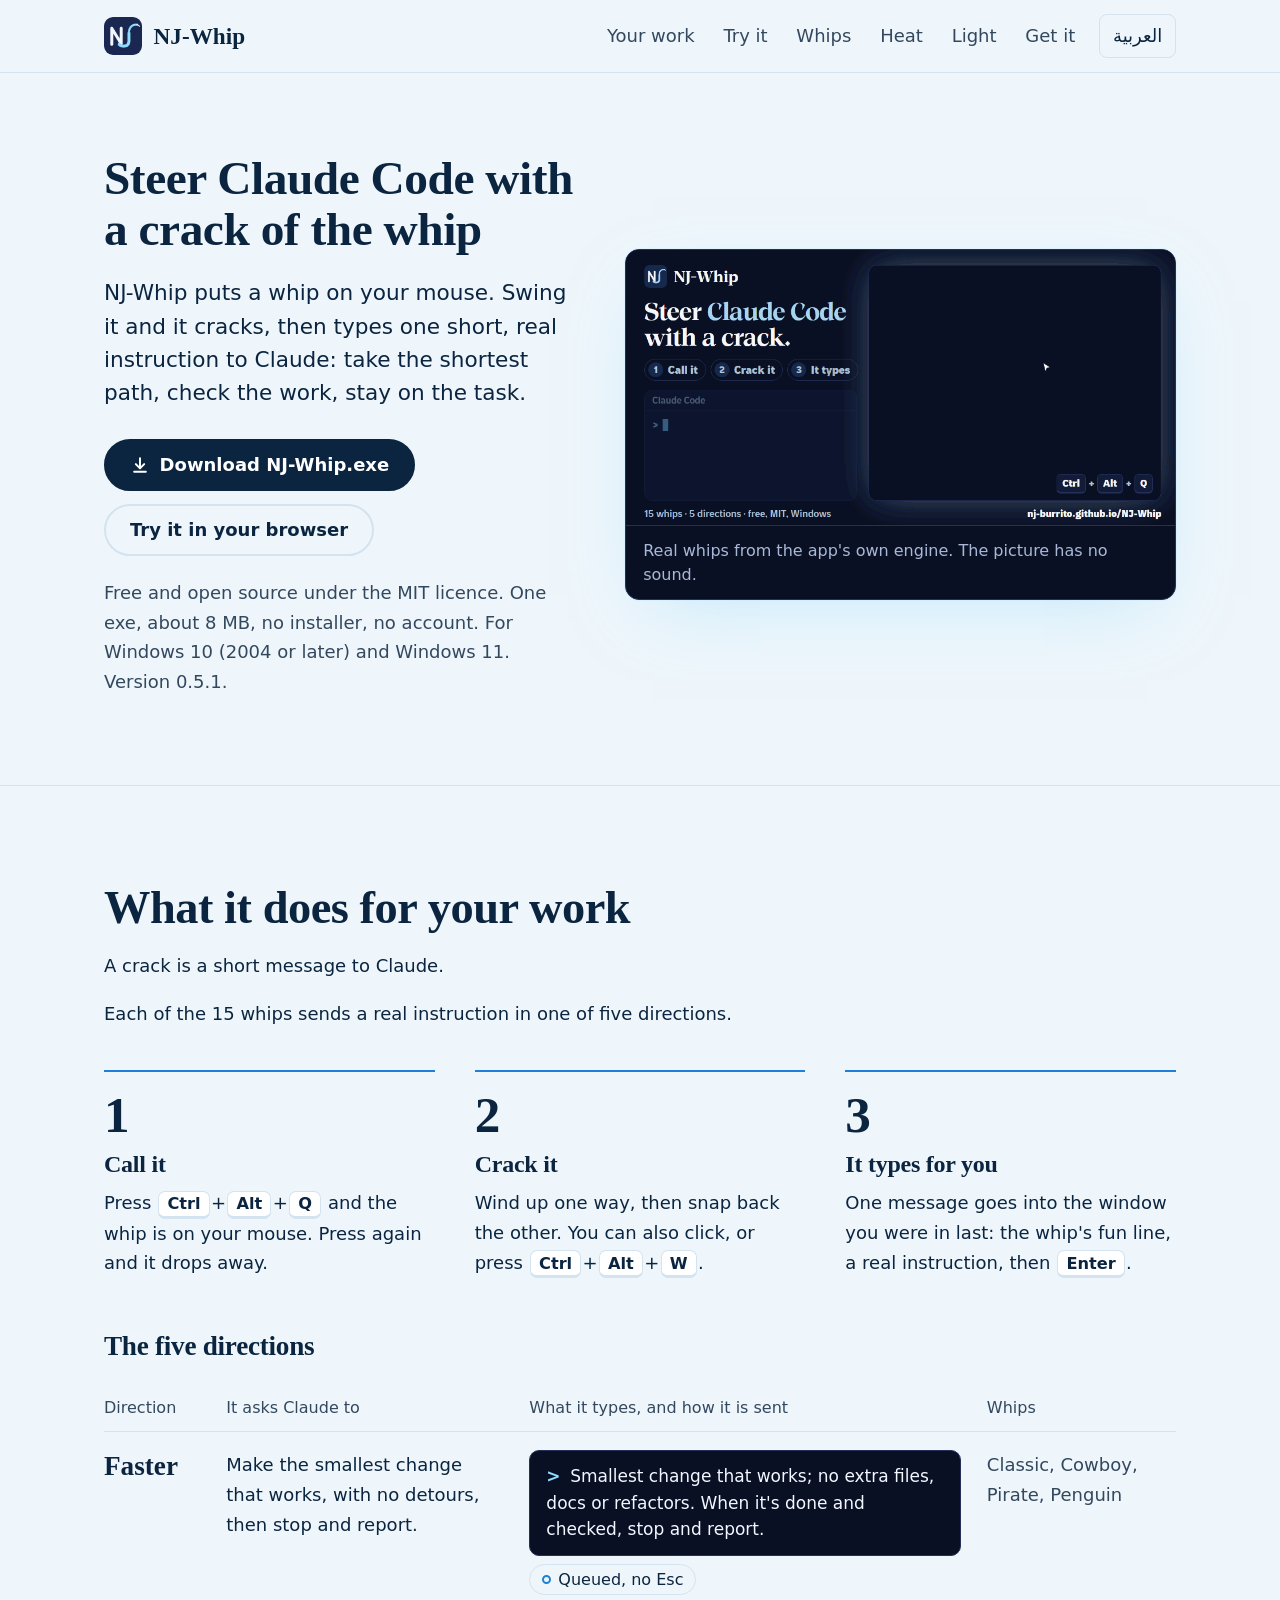
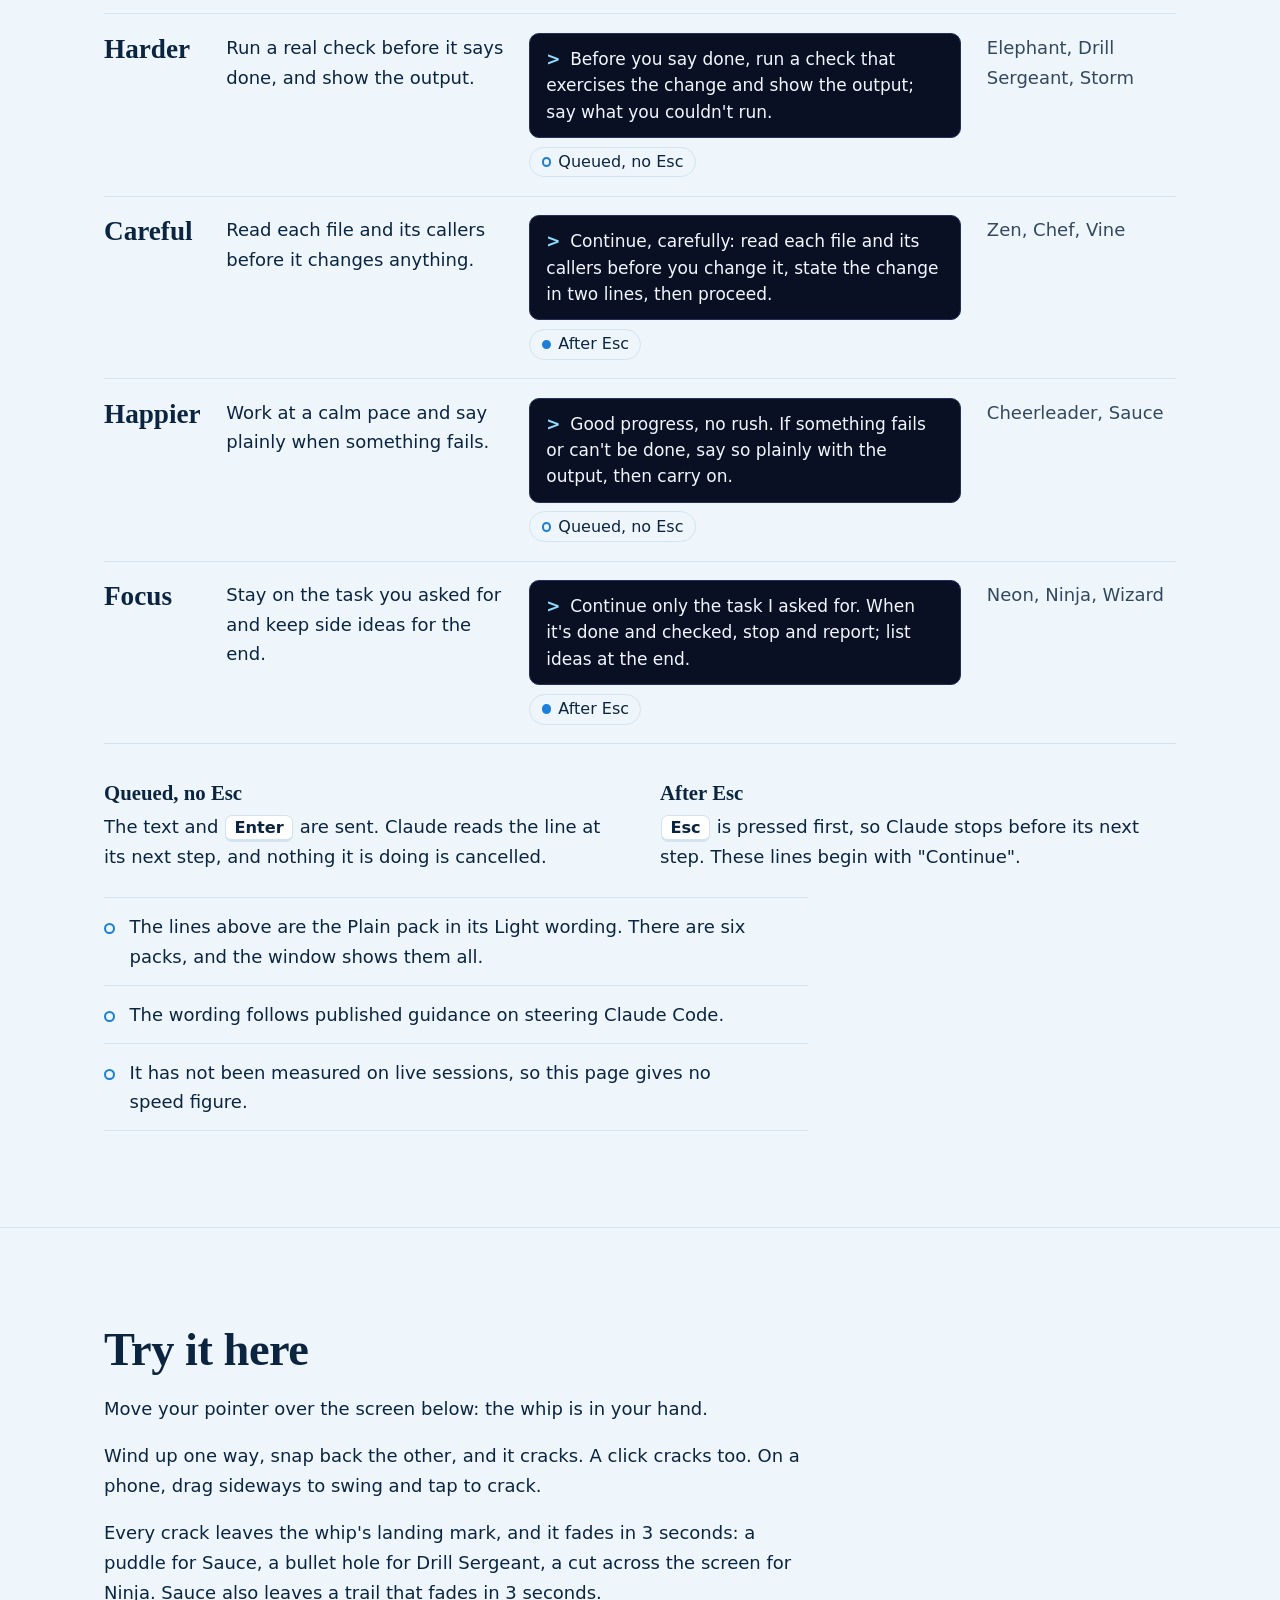
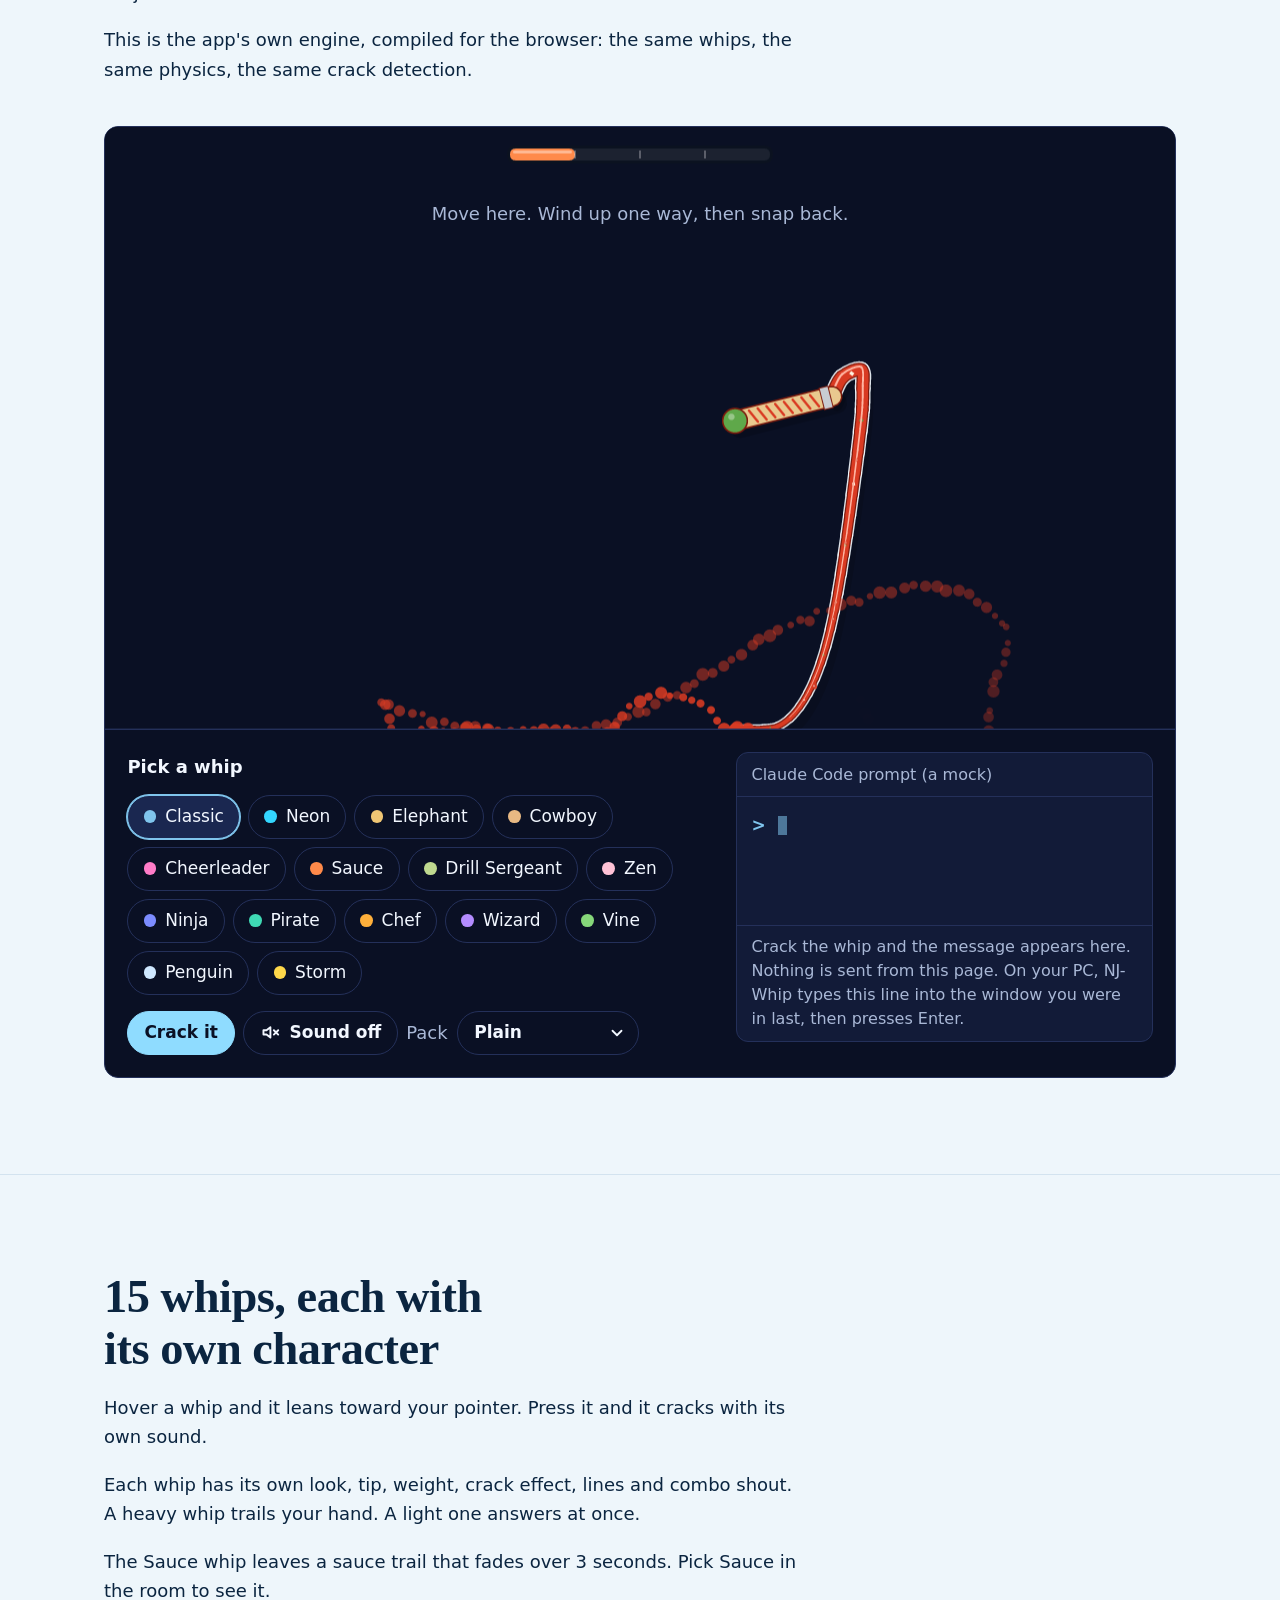
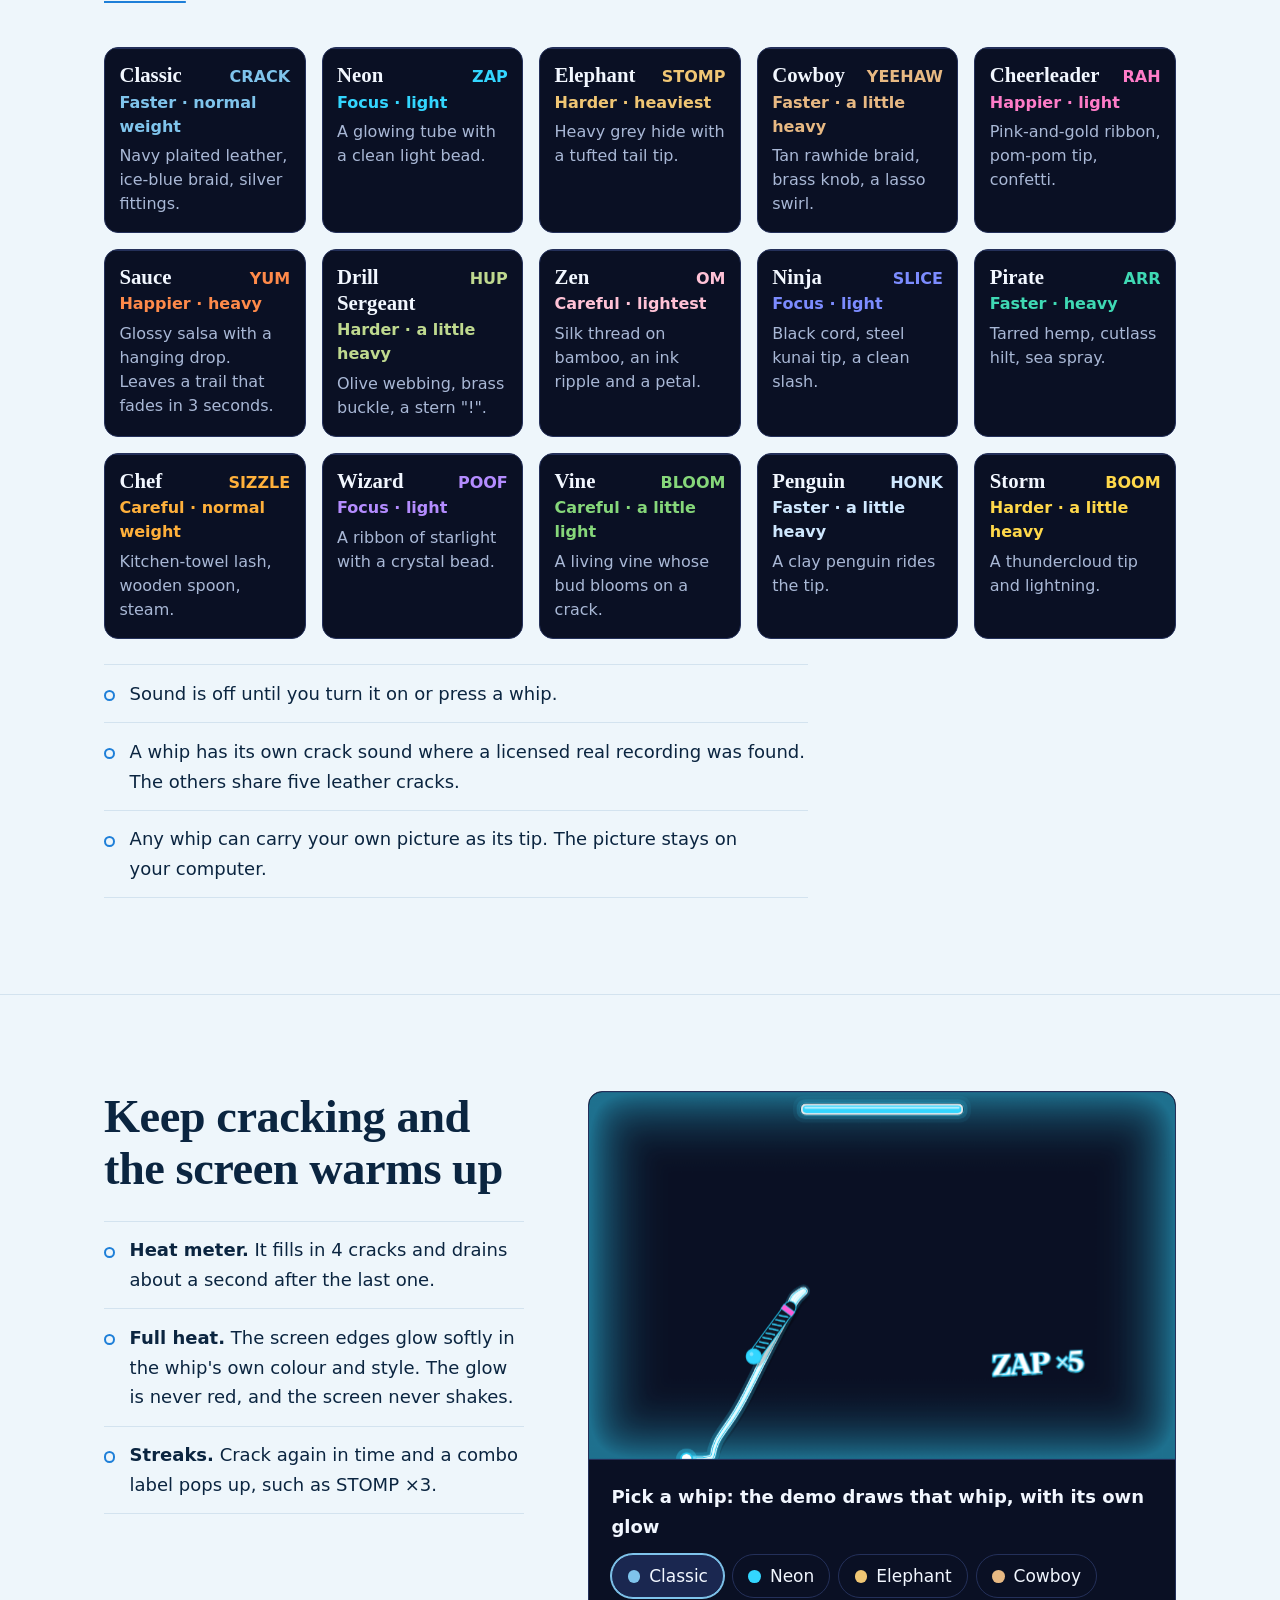
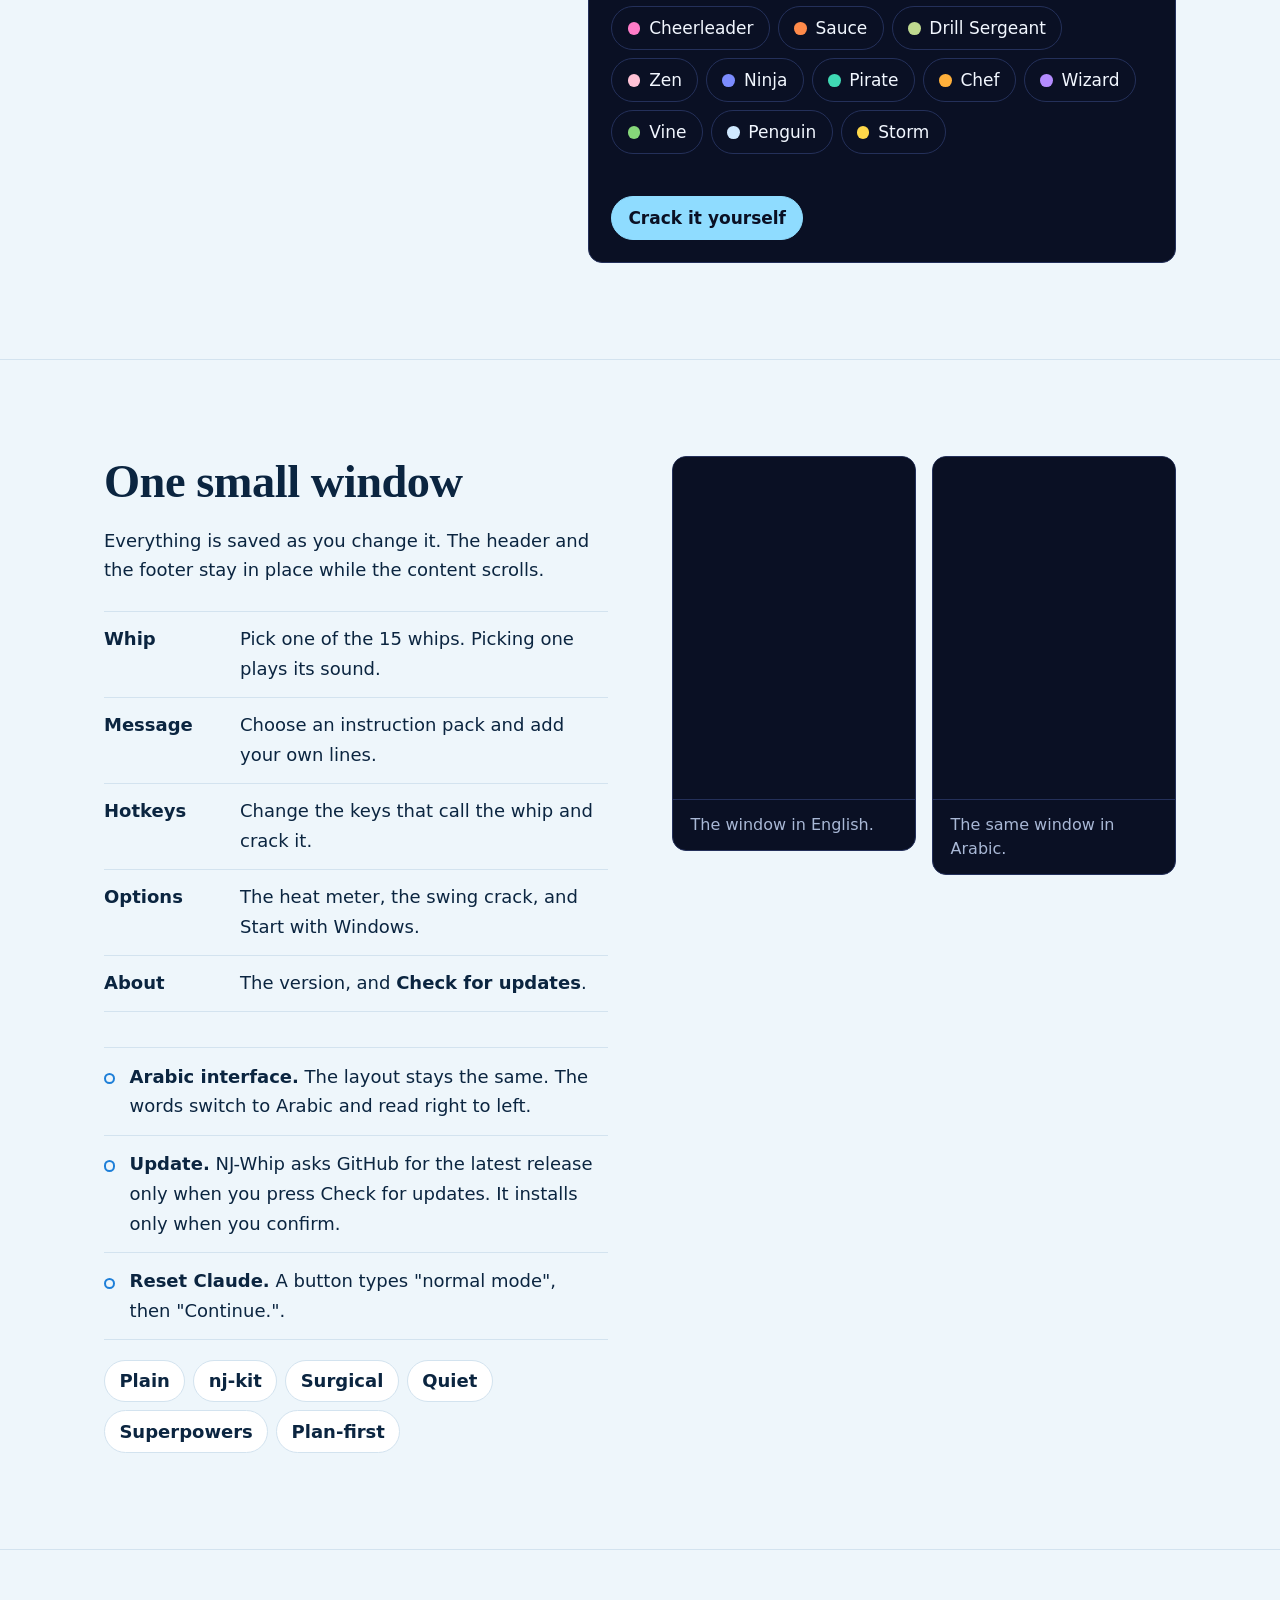
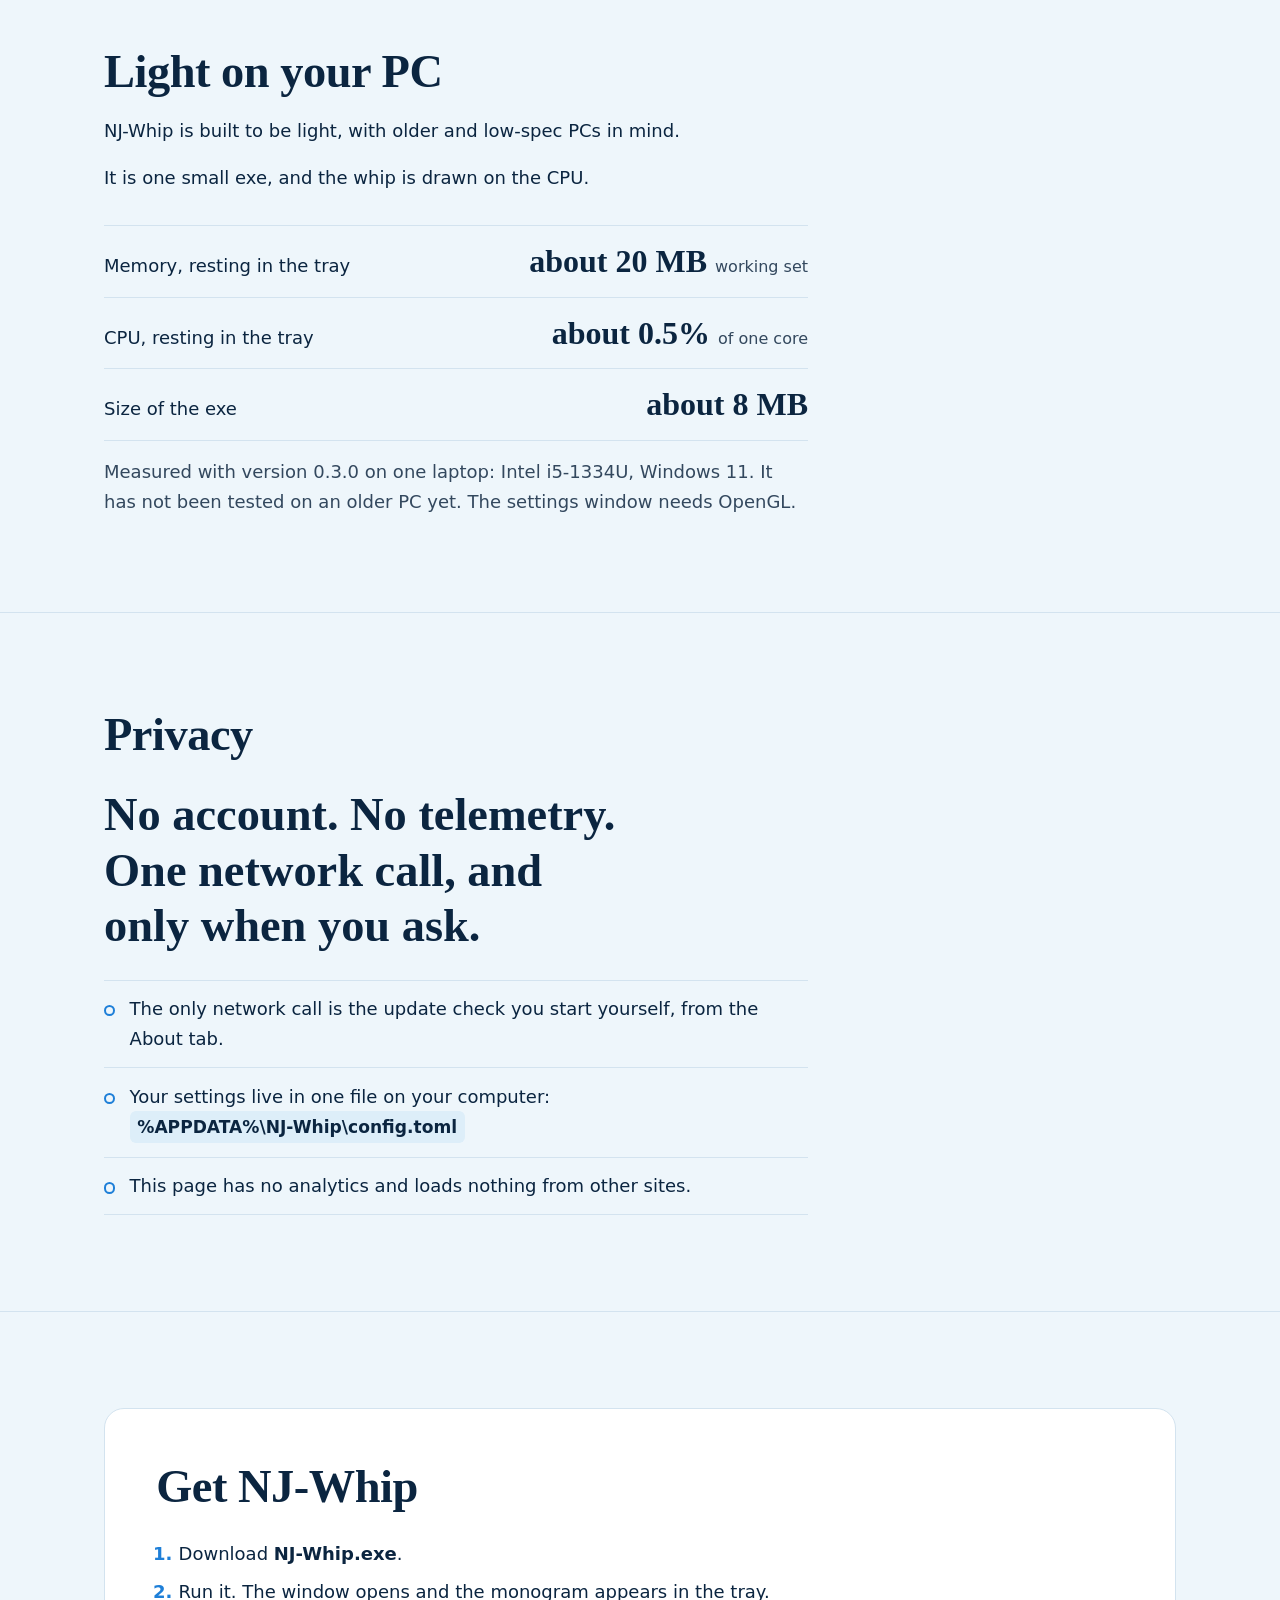
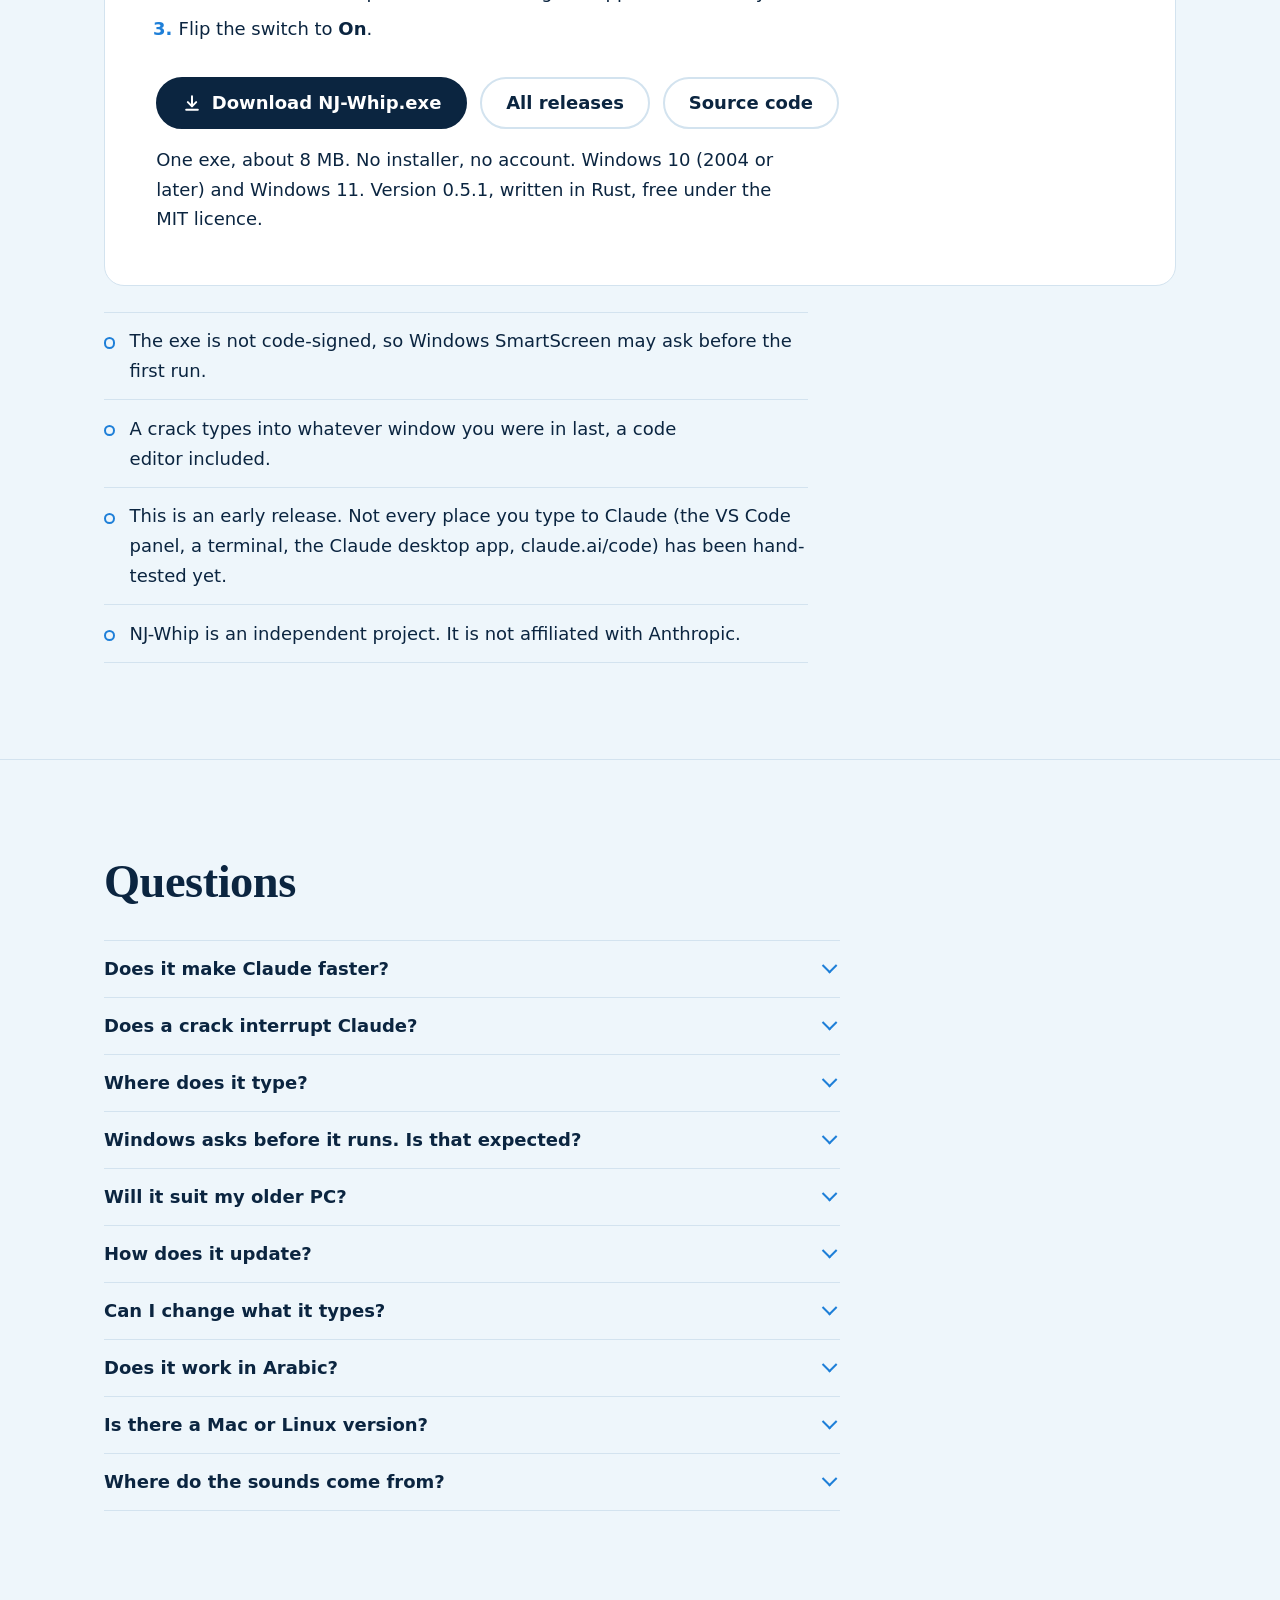
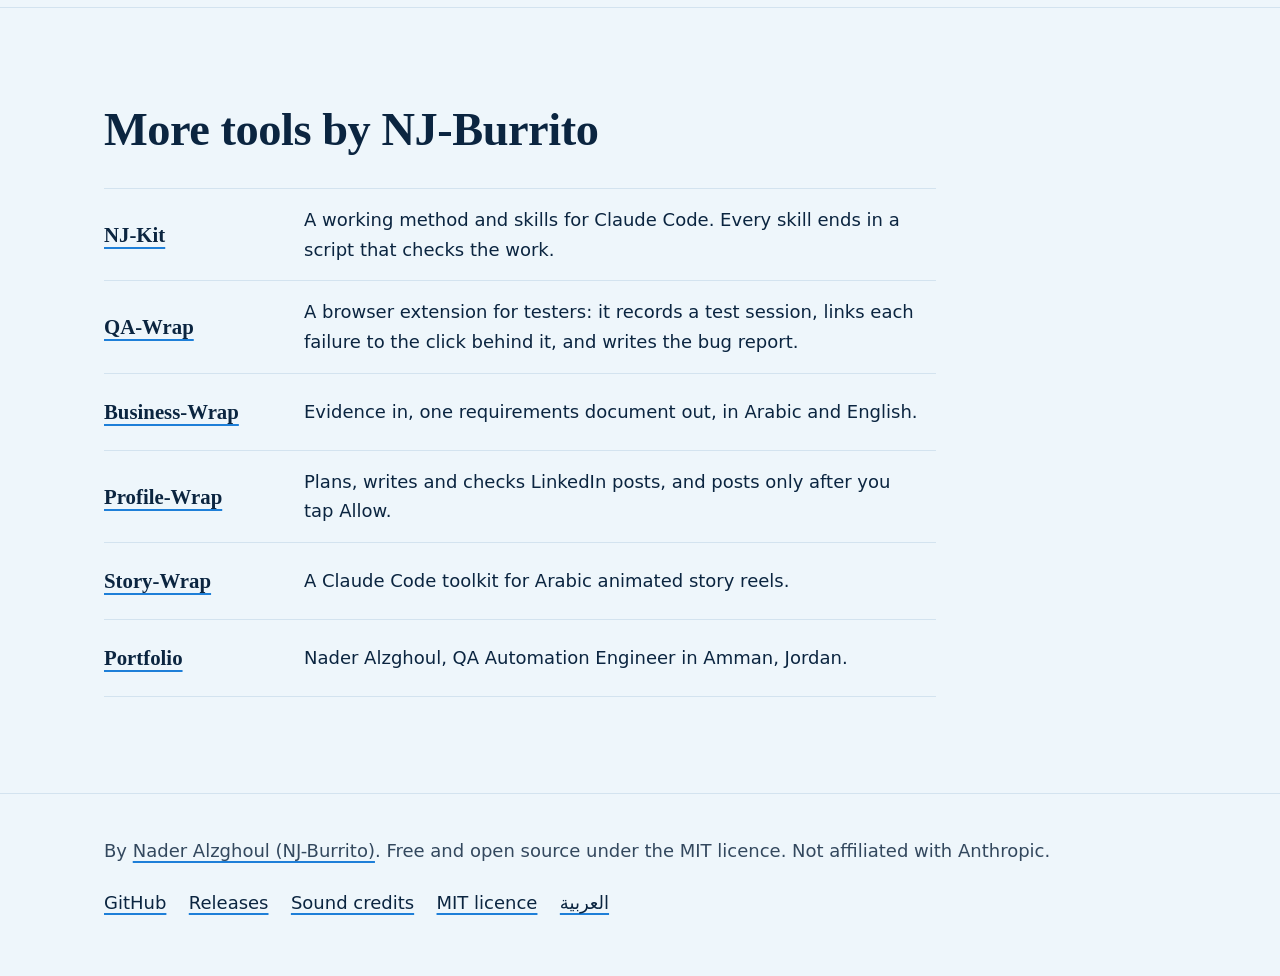
==== commit 2280cc6c: "NJ-Whip 0.5.1: drop the Linux-only gtk3 tray backend from the lockfile (glib 0.18 / proc-macro-error" ====
--- a/docs/index.html
+++ b/docs/index.html
@@ -45,7 +45,7 @@
 {"@context":"https://schema.org","@graph":[
 {"@type":"WebSite","@id":"https://nj-burrito.github.io/NJ-Whip/#website","name":"NJ-Whip","url":"https://nj-burrito.github.io/NJ-Whip/","inLanguage":["en","ar"],"publisher":{"@id":"https://nj-burrito.github.io/#person"}},
 {"@type":"Person","@id":"https://nj-burrito.github.io/#person","name":"Nader Alzghoul","alternateName":["NJ-Burrito","نادر الزغول"],"url":"https://nj-burrito.github.io/"},
-{"@type":"SoftwareApplication","@id":"https://nj-burrito.github.io/NJ-Whip/#app","name":"NJ-Whip","description":"A free, open-source on-screen whip for Claude Code on Windows. Crack it by swinging, by clicking or with a hotkey, and it types one short instruction into the window you were in last: faster, harder, careful, happier or focus.","applicationCategory":"DeveloperApplication","operatingSystem":"Windows 10 version 2004 or later, Windows 11","softwareVersion":"0.5.0","fileSize":"8 MB","featureList":["15 whips, each with its own look, weight, crack effect and lines","Five directions: Faster, Harder, Careful, Happier, Focus","Six instruction packs and your own lines","Heat meter, edge glow and combo label","English and Arabic interface","Check for updates from the About tab, only when you press it"],"url":"https://nj-burrito.github.io/NJ-Whip/","downloadUrl":"https://github.com/NJ-Burrito/NJ-Whip/releases/latest/download/NJ-Whip.exe","codeRepository":"https://github.com/NJ-Burrito/NJ-Whip","sameAs":["https://github.com/NJ-Burrito/NJ-Whip"],"license":"https://opensource.org/licenses/MIT","isAccessibleForFree":true,"offers":{"@type":"Offer","price":"0","priceCurrency":"USD"},"inLanguage":["en","ar"],"image":"https://nj-burrito.github.io/NJ-Whip/assets/og.png","screenshot":"https://nj-burrito.github.io/NJ-Whip/assets/settings.png","author":{"@id":"https://nj-burrito.github.io/#person"}},
+{"@type":"SoftwareApplication","@id":"https://nj-burrito.github.io/NJ-Whip/#app","name":"NJ-Whip","description":"A free, open-source on-screen whip for Claude Code on Windows. Crack it by swinging, by clicking or with a hotkey, and it types one short instruction into the window you were in last: faster, harder, careful, happier or focus.","applicationCategory":"DeveloperApplication","operatingSystem":"Windows 10 version 2004 or later, Windows 11","softwareVersion":"0.5.1","fileSize":"8 MB","featureList":["15 whips, each with its own look, weight, crack effect and lines","Five directions: Faster, Harder, Careful, Happier, Focus","Six instruction packs and your own lines","Heat meter, edge glow and combo label","English and Arabic interface","Check for updates from the About tab, only when you press it"],"url":"https://nj-burrito.github.io/NJ-Whip/","downloadUrl":"https://github.com/NJ-Burrito/NJ-Whip/releases/latest/download/NJ-Whip.exe","codeRepository":"https://github.com/NJ-Burrito/NJ-Whip","sameAs":["https://github.com/NJ-Burrito/NJ-Whip"],"license":"https://opensource.org/licenses/MIT","isAccessibleForFree":true,"offers":{"@type":"Offer","price":"0","priceCurrency":"USD"},"inLanguage":["en","ar"],"image":"https://nj-burrito.github.io/NJ-Whip/assets/og.png","screenshot":"https://nj-burrito.github.io/NJ-Whip/assets/settings.png","author":{"@id":"https://nj-burrito.github.io/#person"}},
 {"@type":"FAQPage","@id":"https://nj-burrito.github.io/NJ-Whip/#faq","inLanguage":"en","mainEntity":[
 {"@type":"Question","name":"Does NJ-Whip make Claude faster?","acceptedAnswer":{"@type":"Answer","text":"It sends an instruction that asks for the smallest change that works and no detours. The wording follows published guidance on steering Claude Code. Its effect has not been measured on live sessions, so there is no speed figure to give."}},
 {"@type":"Question","name":"Does a crack interrupt Claude?","acceptedAnswer":{"@type":"Answer","text":"Faster, Harder and Happier lines are queued without Esc, so nothing Claude is doing is cancelled. Careful and Focus lines are sent after Esc, so Claude stops before its next step."}},
@@ -84,7 +84,7 @@
         <a class="btn" href="https://github.com/NJ-Burrito/NJ-Whip/releases/latest/download/NJ-Whip.exe"><svg viewBox="0 0 24 24" fill="none" stroke="currentColor" stroke-width="2.4" stroke-linecap="round" stroke-linejoin="round" aria-hidden="true" focusable="false"><path d="M12 4v11"/><path d="m7 11 5 5 5-5"/><path d="M5 20h14"/></svg>Download NJ-Whip.exe</a>
         <a class="btn quiet" href="#room">Try it in your browser</a>
       </div>
-      <p class="fine">Free and open source under the MIT licence. One exe, about 8 MB, no installer, no account. For Windows 10 (2004 or later) and Windows 11. Version 0.5.0.</p>
+      <p class="fine">Free and open source under the MIT licence. One exe, about 8 MB, no installer, no account. For Windows 10 (2004 or later) and Windows 11. Version 0.5.1.</p>
     </div>
     <figure class="screen">
       <picture>
@@ -398,7 +398,7 @@
         <a class="btn quiet" href="https://github.com/NJ-Burrito/NJ-Whip/releases/latest">All releases</a>
         <a class="btn quiet" href="https://github.com/NJ-Burrito/NJ-Whip">Source code</a>
       </div>
-      <p>One exe, about 8 MB. No installer, no account. Windows 10 (2004 or later) and Windows 11. Version 0.5.0, written in Rust, free under the MIT licence.</p>
+      <p>One exe, about 8 MB. No installer, no account. Windows 10 (2004 or later) and Windows 11. Version 0.5.1, written in Rust, free under the MIT licence.</p>
     </div>
     <h3 class="vh">Honest notes</h3>
     <ul class="facts">
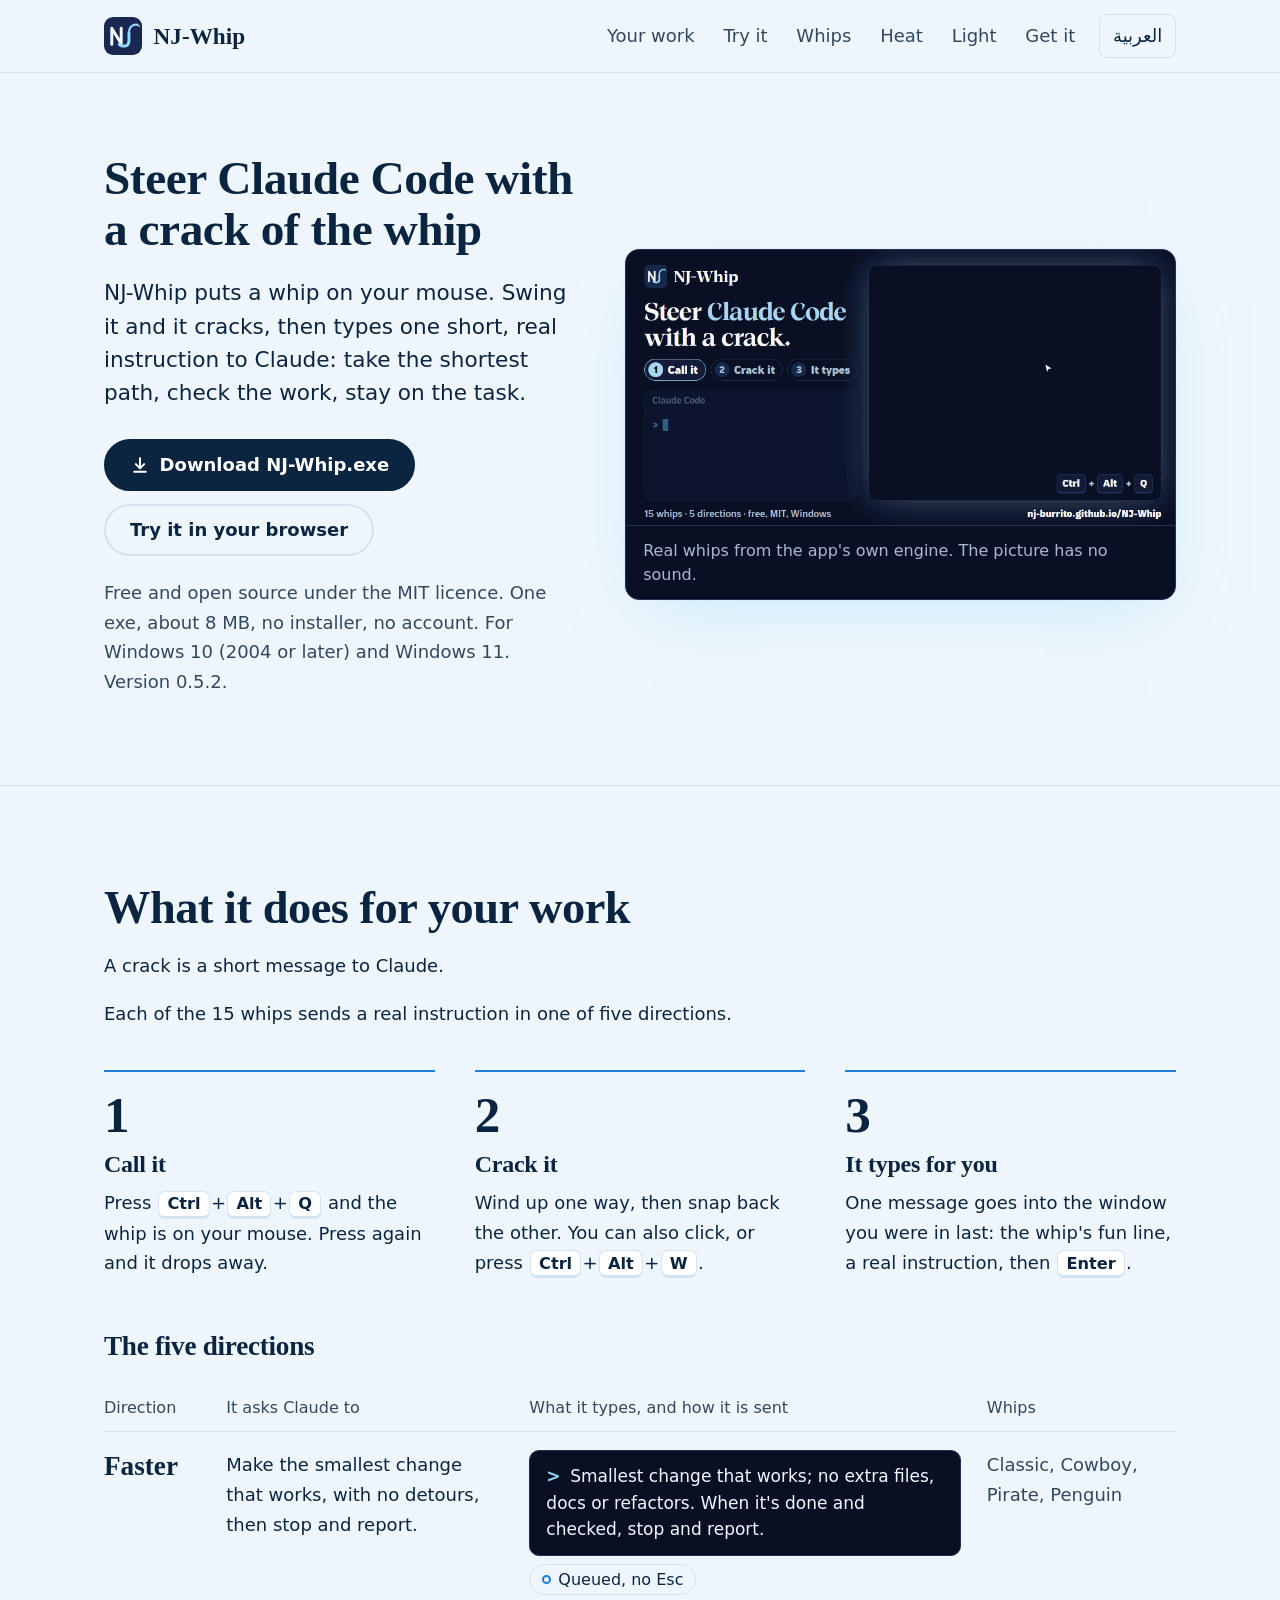
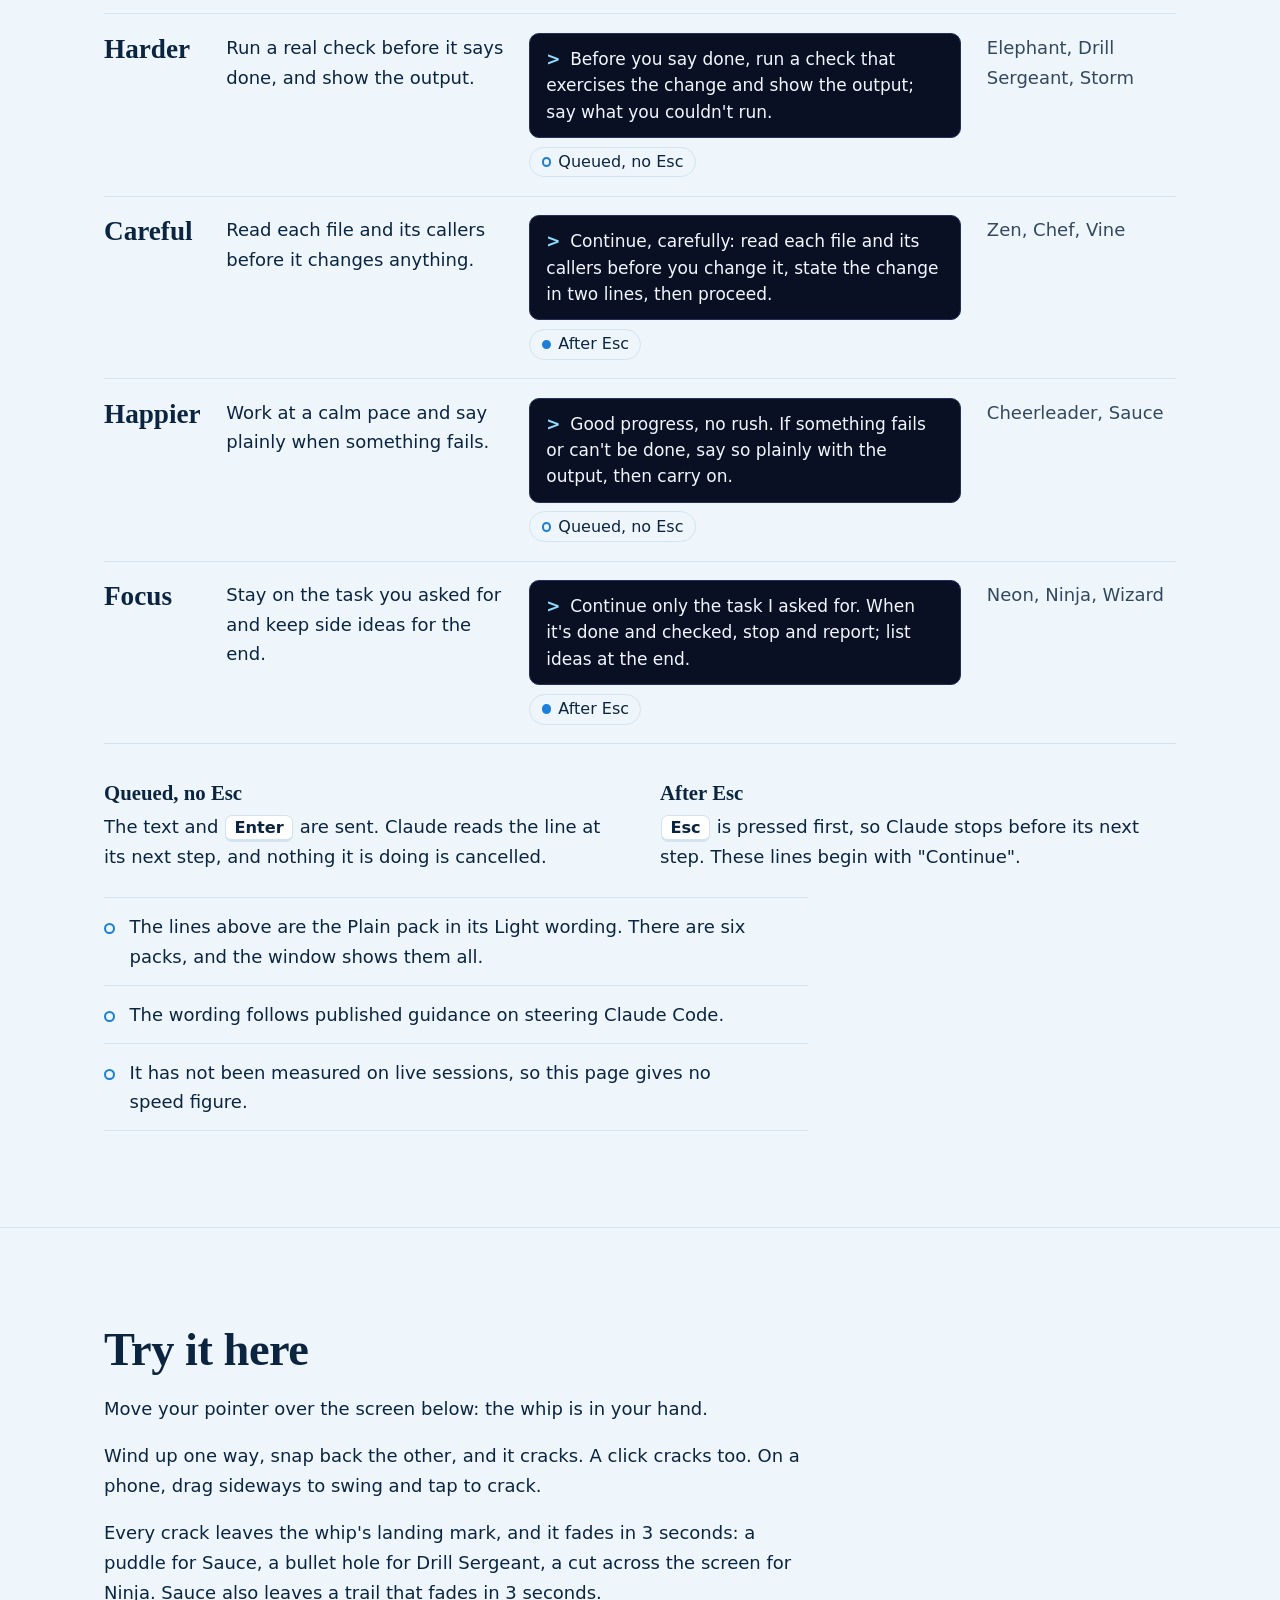
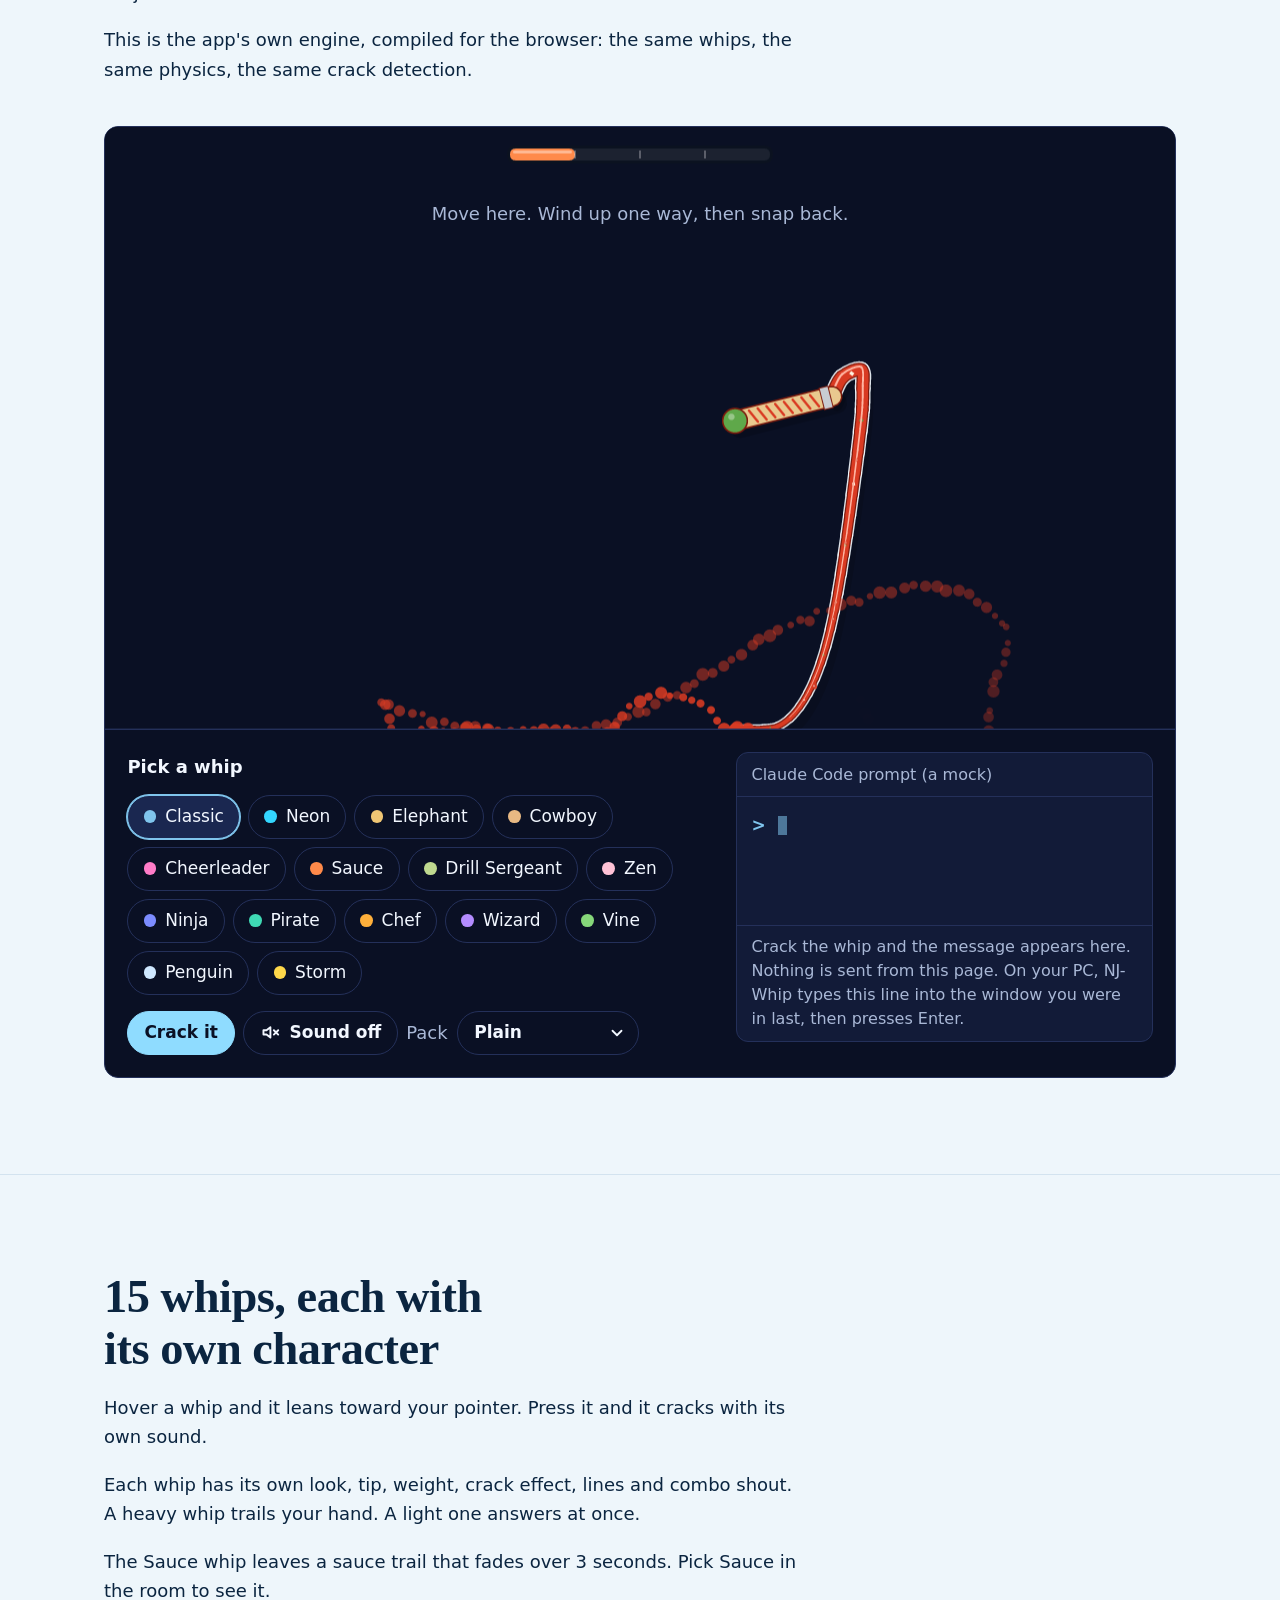
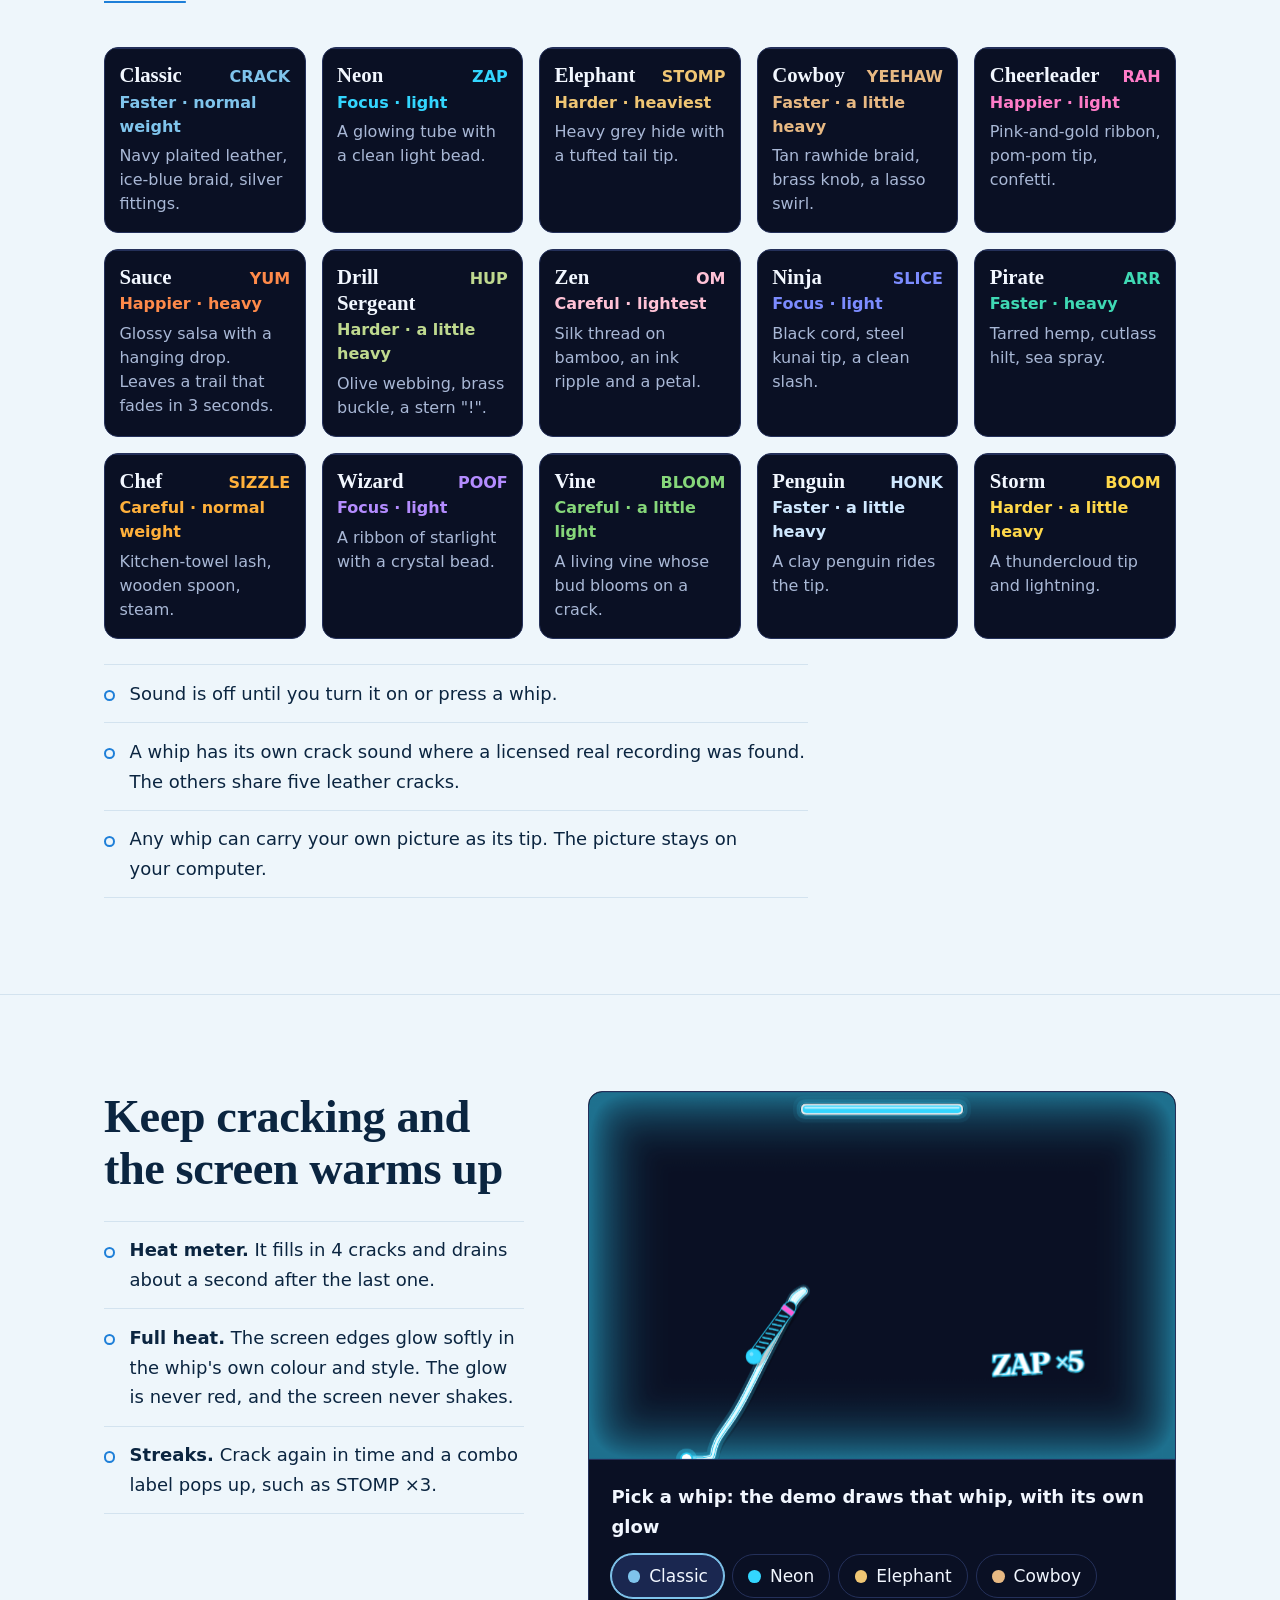
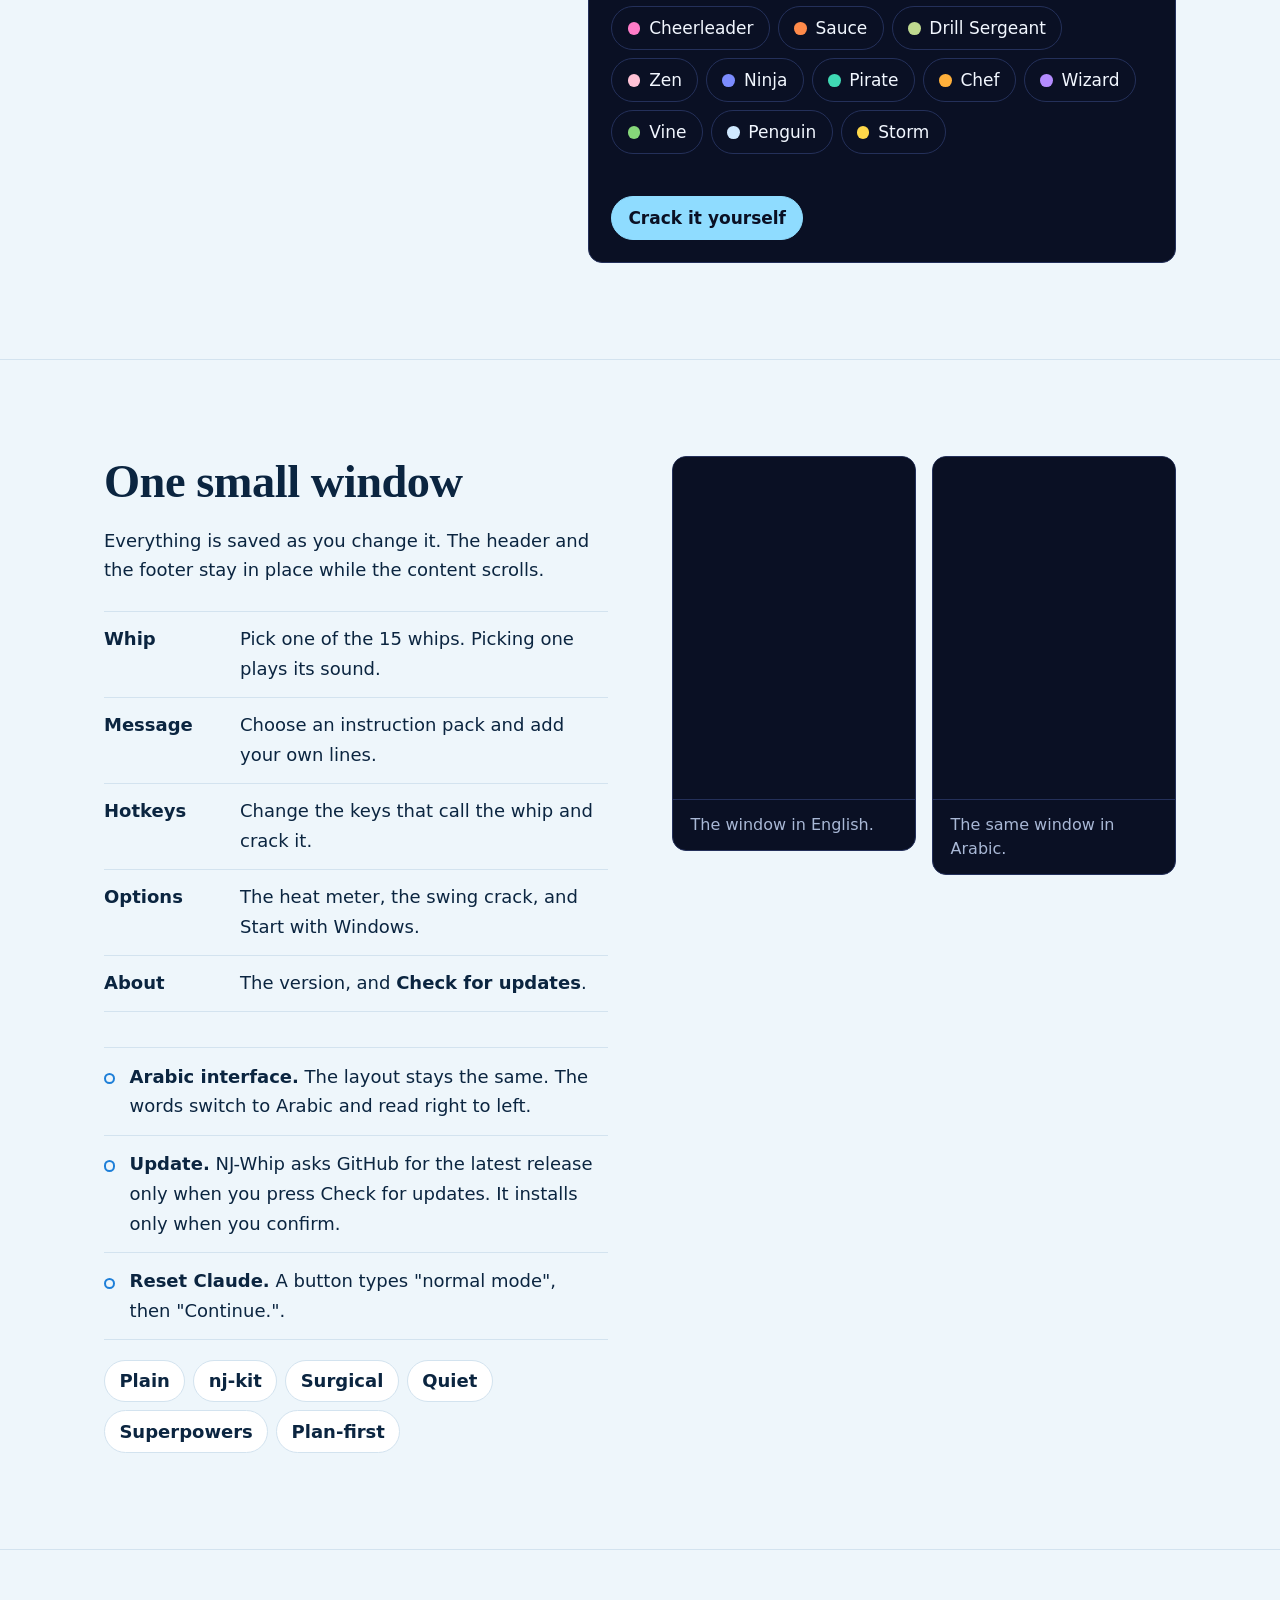
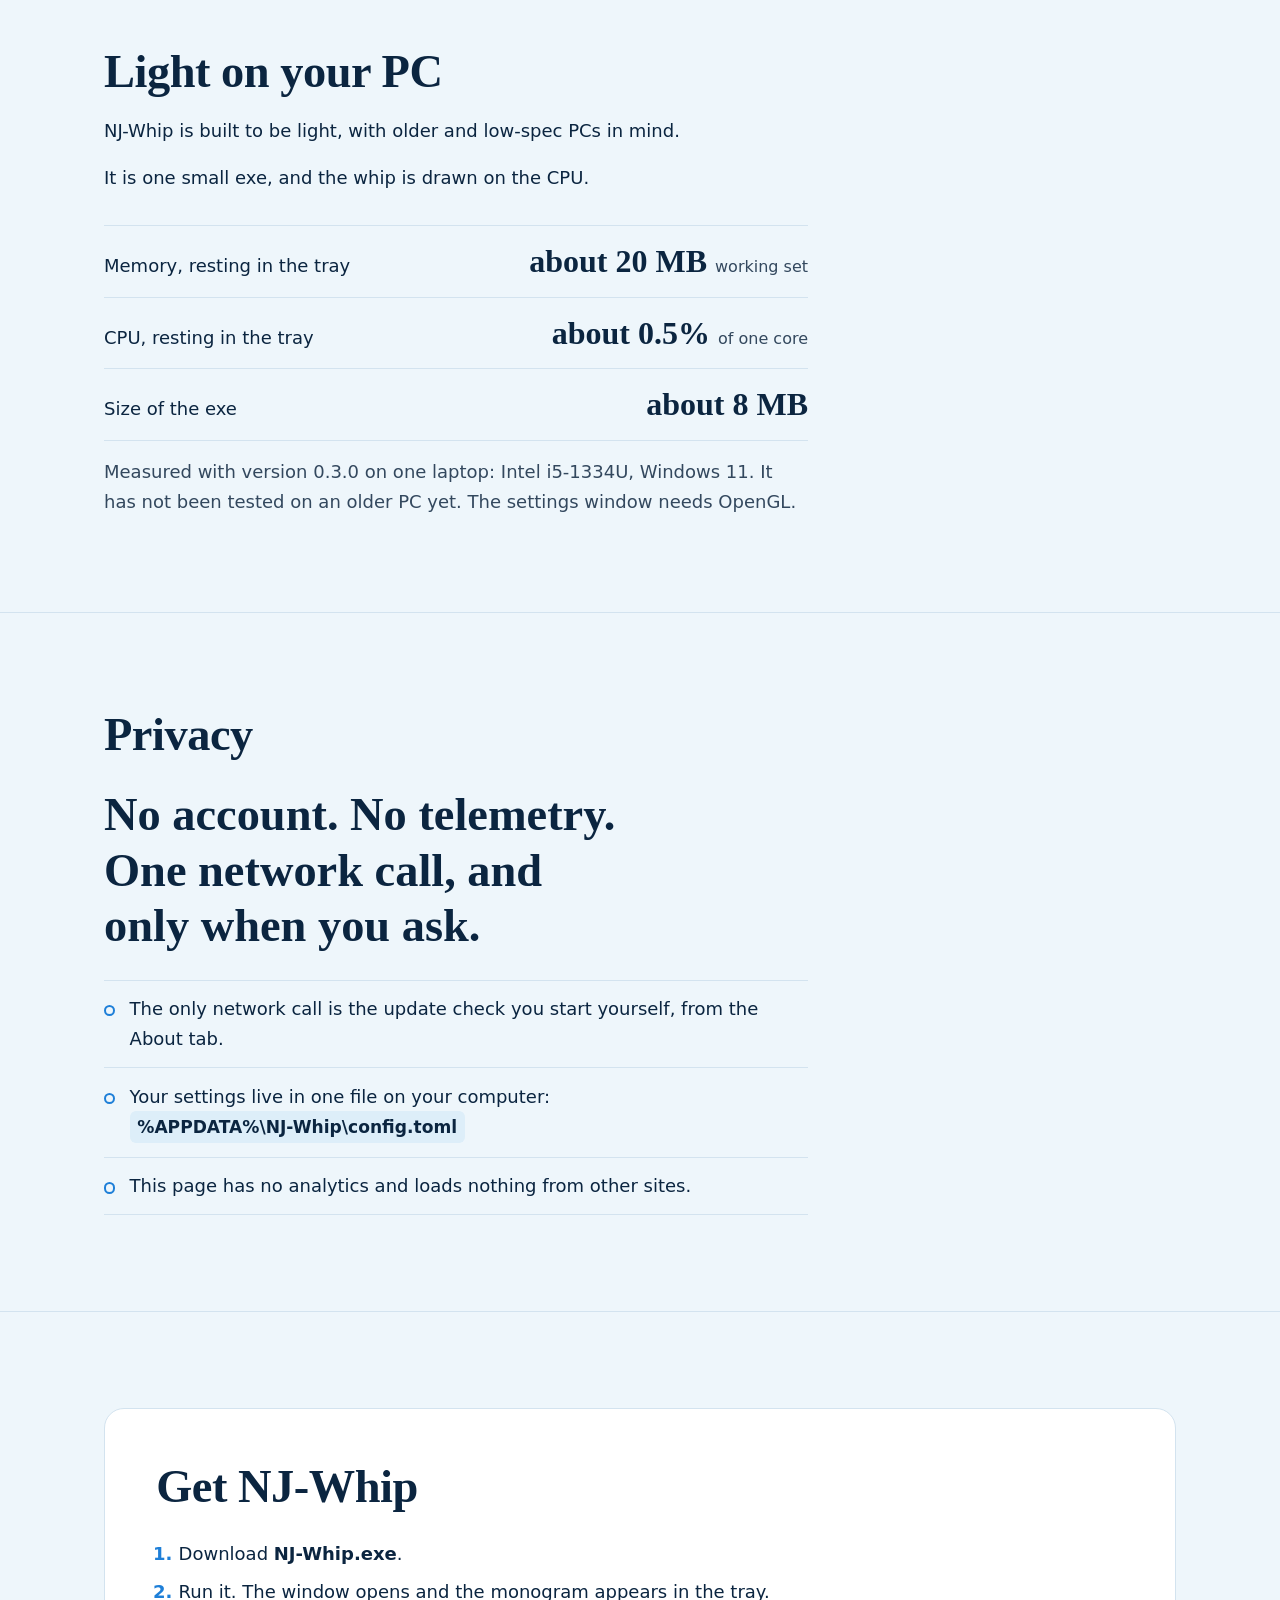
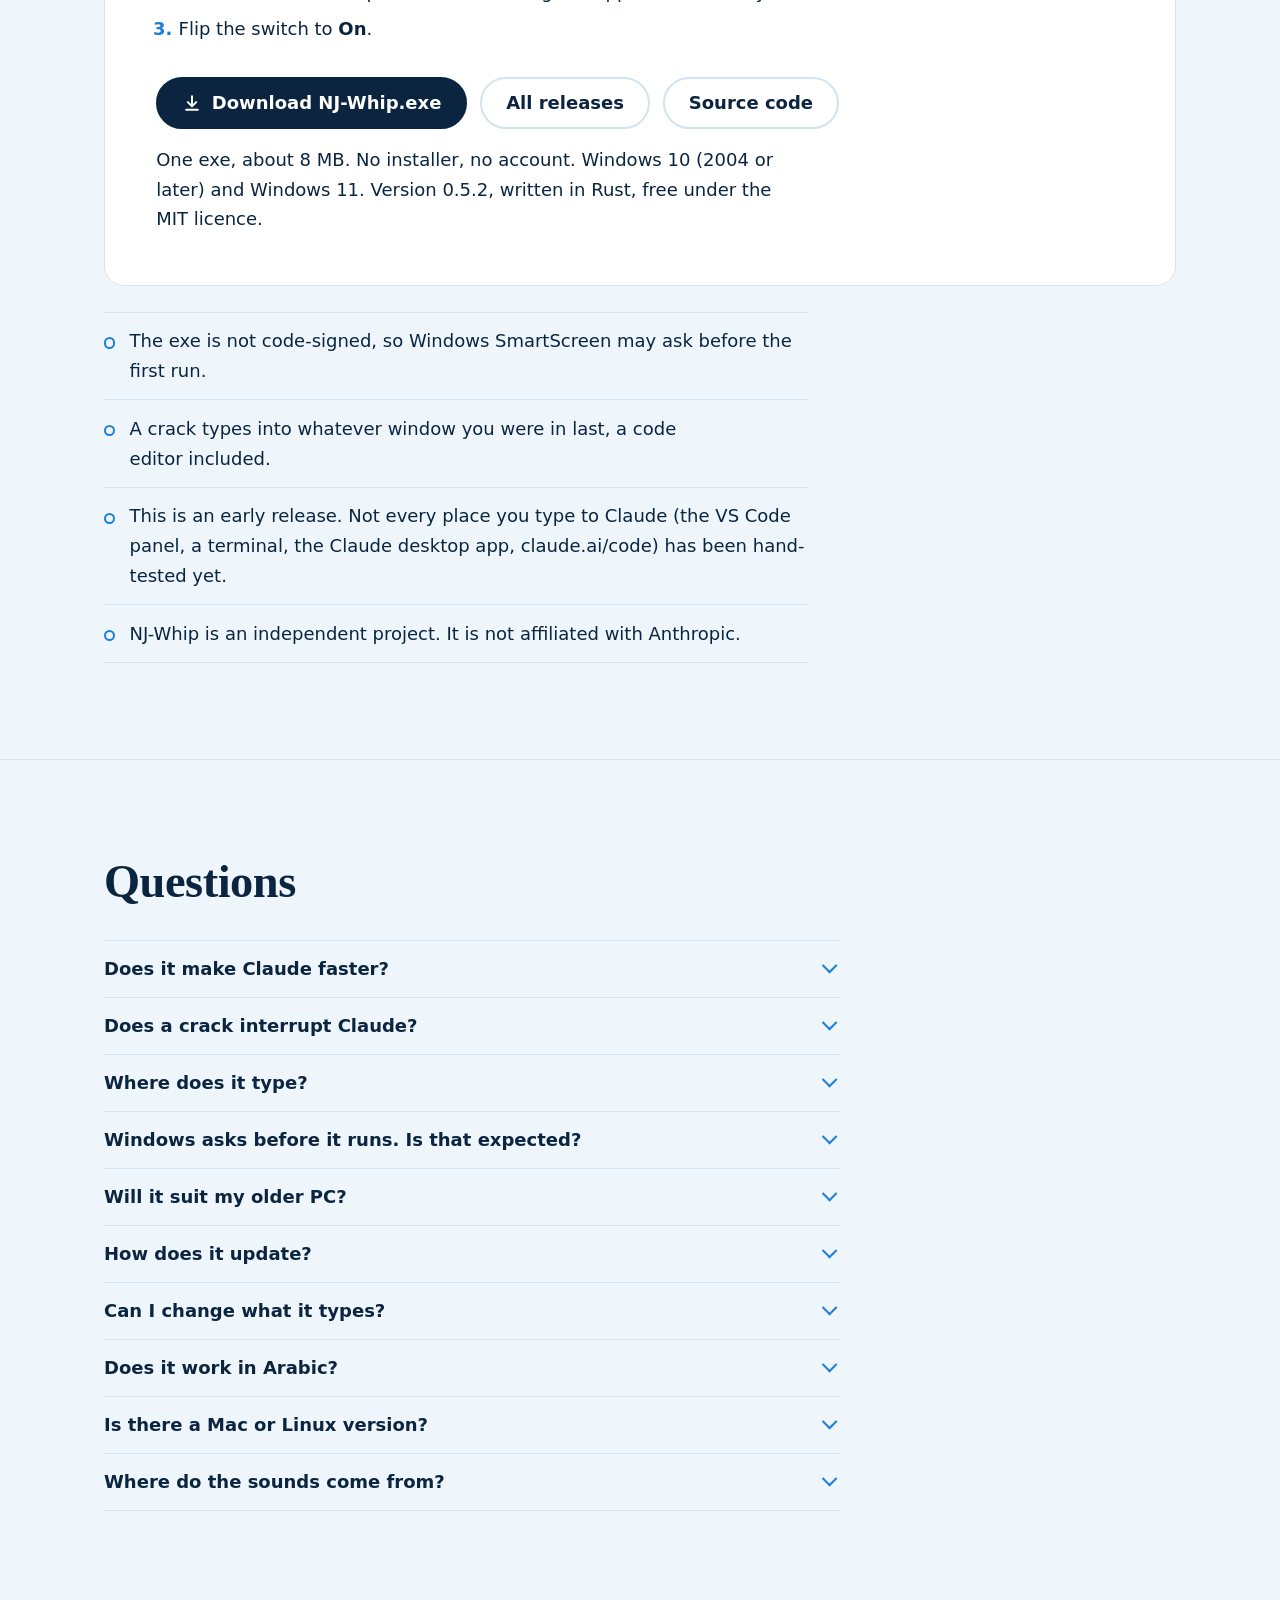
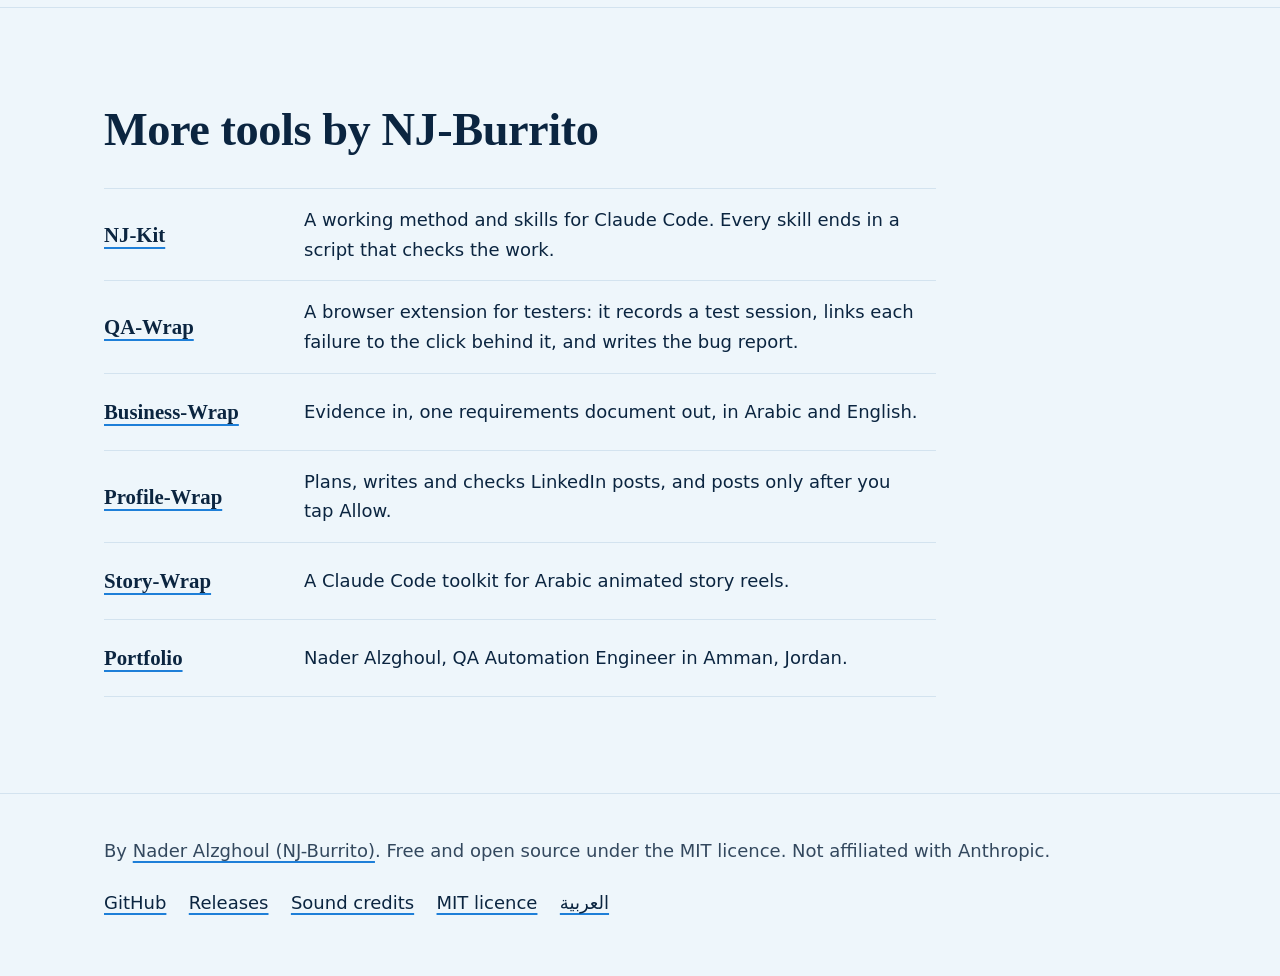
==== commit 134af127: "NJ-Whip 0.5.2: updates are installed only when the download's SHA-256 matches the release's publishe" ====
--- a/docs/index.html
+++ b/docs/index.html
@@ -45,7 +45,7 @@
 {"@context":"https://schema.org","@graph":[
 {"@type":"WebSite","@id":"https://nj-burrito.github.io/NJ-Whip/#website","name":"NJ-Whip","url":"https://nj-burrito.github.io/NJ-Whip/","inLanguage":["en","ar"],"publisher":{"@id":"https://nj-burrito.github.io/#person"}},
 {"@type":"Person","@id":"https://nj-burrito.github.io/#person","name":"Nader Alzghoul","alternateName":["NJ-Burrito","نادر الزغول"],"url":"https://nj-burrito.github.io/"},
-{"@type":"SoftwareApplication","@id":"https://nj-burrito.github.io/NJ-Whip/#app","name":"NJ-Whip","description":"A free, open-source on-screen whip for Claude Code on Windows. Crack it by swinging, by clicking or with a hotkey, and it types one short instruction into the window you were in last: faster, harder, careful, happier or focus.","applicationCategory":"DeveloperApplication","operatingSystem":"Windows 10 version 2004 or later, Windows 11","softwareVersion":"0.5.1","fileSize":"8 MB","featureList":["15 whips, each with its own look, weight, crack effect and lines","Five directions: Faster, Harder, Careful, Happier, Focus","Six instruction packs and your own lines","Heat meter, edge glow and combo label","English and Arabic interface","Check for updates from the About tab, only when you press it"],"url":"https://nj-burrito.github.io/NJ-Whip/","downloadUrl":"https://github.com/NJ-Burrito/NJ-Whip/releases/latest/download/NJ-Whip.exe","codeRepository":"https://github.com/NJ-Burrito/NJ-Whip","sameAs":["https://github.com/NJ-Burrito/NJ-Whip"],"license":"https://opensource.org/licenses/MIT","isAccessibleForFree":true,"offers":{"@type":"Offer","price":"0","priceCurrency":"USD"},"inLanguage":["en","ar"],"image":"https://nj-burrito.github.io/NJ-Whip/assets/og.png","screenshot":"https://nj-burrito.github.io/NJ-Whip/assets/settings.png","author":{"@id":"https://nj-burrito.github.io/#person"}},
+{"@type":"SoftwareApplication","@id":"https://nj-burrito.github.io/NJ-Whip/#app","name":"NJ-Whip","description":"A free, open-source on-screen whip for Claude Code on Windows. Crack it by swinging, by clicking or with a hotkey, and it types one short instruction into the window you were in last: faster, harder, careful, happier or focus.","applicationCategory":"DeveloperApplication","operatingSystem":"Windows 10 version 2004 or later, Windows 11","softwareVersion":"0.5.2","fileSize":"8 MB","featureList":["15 whips, each with its own look, weight, crack effect and lines","Five directions: Faster, Harder, Careful, Happier, Focus","Six instruction packs and your own lines","Heat meter, edge glow and combo label","English and Arabic interface","Check for updates from the About tab, only when you press it"],"url":"https://nj-burrito.github.io/NJ-Whip/","downloadUrl":"https://github.com/NJ-Burrito/NJ-Whip/releases/latest/download/NJ-Whip.exe","codeRepository":"https://github.com/NJ-Burrito/NJ-Whip","sameAs":["https://github.com/NJ-Burrito/NJ-Whip"],"license":"https://opensource.org/licenses/MIT","isAccessibleForFree":true,"offers":{"@type":"Offer","price":"0","priceCurrency":"USD"},"inLanguage":["en","ar"],"image":"https://nj-burrito.github.io/NJ-Whip/assets/og.png","screenshot":"https://nj-burrito.github.io/NJ-Whip/assets/settings.png","author":{"@id":"https://nj-burrito.github.io/#person"}},
 {"@type":"FAQPage","@id":"https://nj-burrito.github.io/NJ-Whip/#faq","inLanguage":"en","mainEntity":[
 {"@type":"Question","name":"Does NJ-Whip make Claude faster?","acceptedAnswer":{"@type":"Answer","text":"It sends an instruction that asks for the smallest change that works and no detours. The wording follows published guidance on steering Claude Code. Its effect has not been measured on live sessions, so there is no speed figure to give."}},
 {"@type":"Question","name":"Does a crack interrupt Claude?","acceptedAnswer":{"@type":"Answer","text":"Faster, Harder and Happier lines are queued without Esc, so nothing Claude is doing is cancelled. Careful and Focus lines are sent after Esc, so Claude stops before its next step."}},
@@ -84,7 +84,7 @@
         <a class="btn" href="https://github.com/NJ-Burrito/NJ-Whip/releases/latest/download/NJ-Whip.exe"><svg viewBox="0 0 24 24" fill="none" stroke="currentColor" stroke-width="2.4" stroke-linecap="round" stroke-linejoin="round" aria-hidden="true" focusable="false"><path d="M12 4v11"/><path d="m7 11 5 5 5-5"/><path d="M5 20h14"/></svg>Download NJ-Whip.exe</a>
         <a class="btn quiet" href="#room">Try it in your browser</a>
       </div>
-      <p class="fine">Free and open source under the MIT licence. One exe, about 8 MB, no installer, no account. For Windows 10 (2004 or later) and Windows 11. Version 0.5.1.</p>
+      <p class="fine">Free and open source under the MIT licence. One exe, about 8 MB, no installer, no account. For Windows 10 (2004 or later) and Windows 11. Version 0.5.2.</p>
     </div>
     <figure class="screen">
       <picture>
@@ -398,7 +398,7 @@
         <a class="btn quiet" href="https://github.com/NJ-Burrito/NJ-Whip/releases/latest">All releases</a>
         <a class="btn quiet" href="https://github.com/NJ-Burrito/NJ-Whip">Source code</a>
       </div>
-      <p>One exe, about 8 MB. No installer, no account. Windows 10 (2004 or later) and Windows 11. Version 0.5.1, written in Rust, free under the MIT licence.</p>
+      <p>One exe, about 8 MB. No installer, no account. Windows 10 (2004 or later) and Windows 11. Version 0.5.2, written in Rust, free under the MIT licence.</p>
     </div>
     <h3 class="vh">Honest notes</h3>
     <ul class="facts">
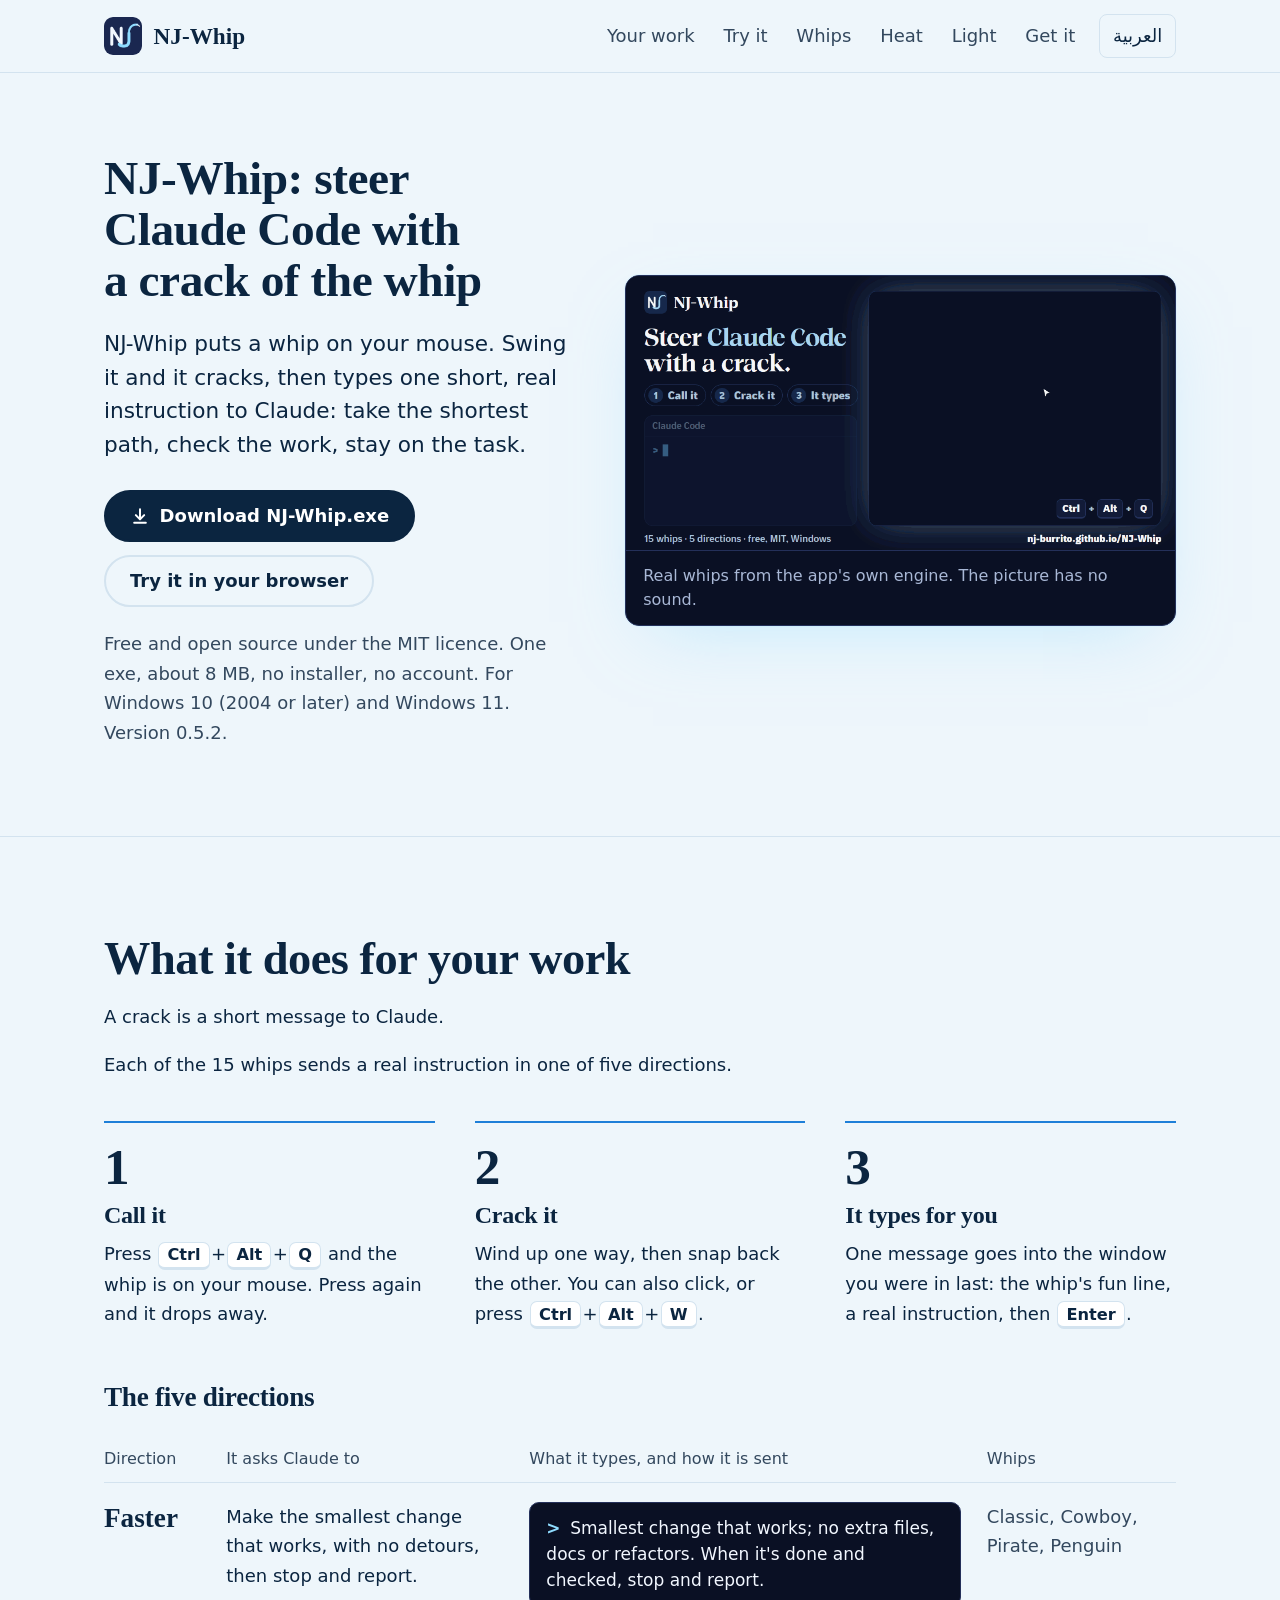
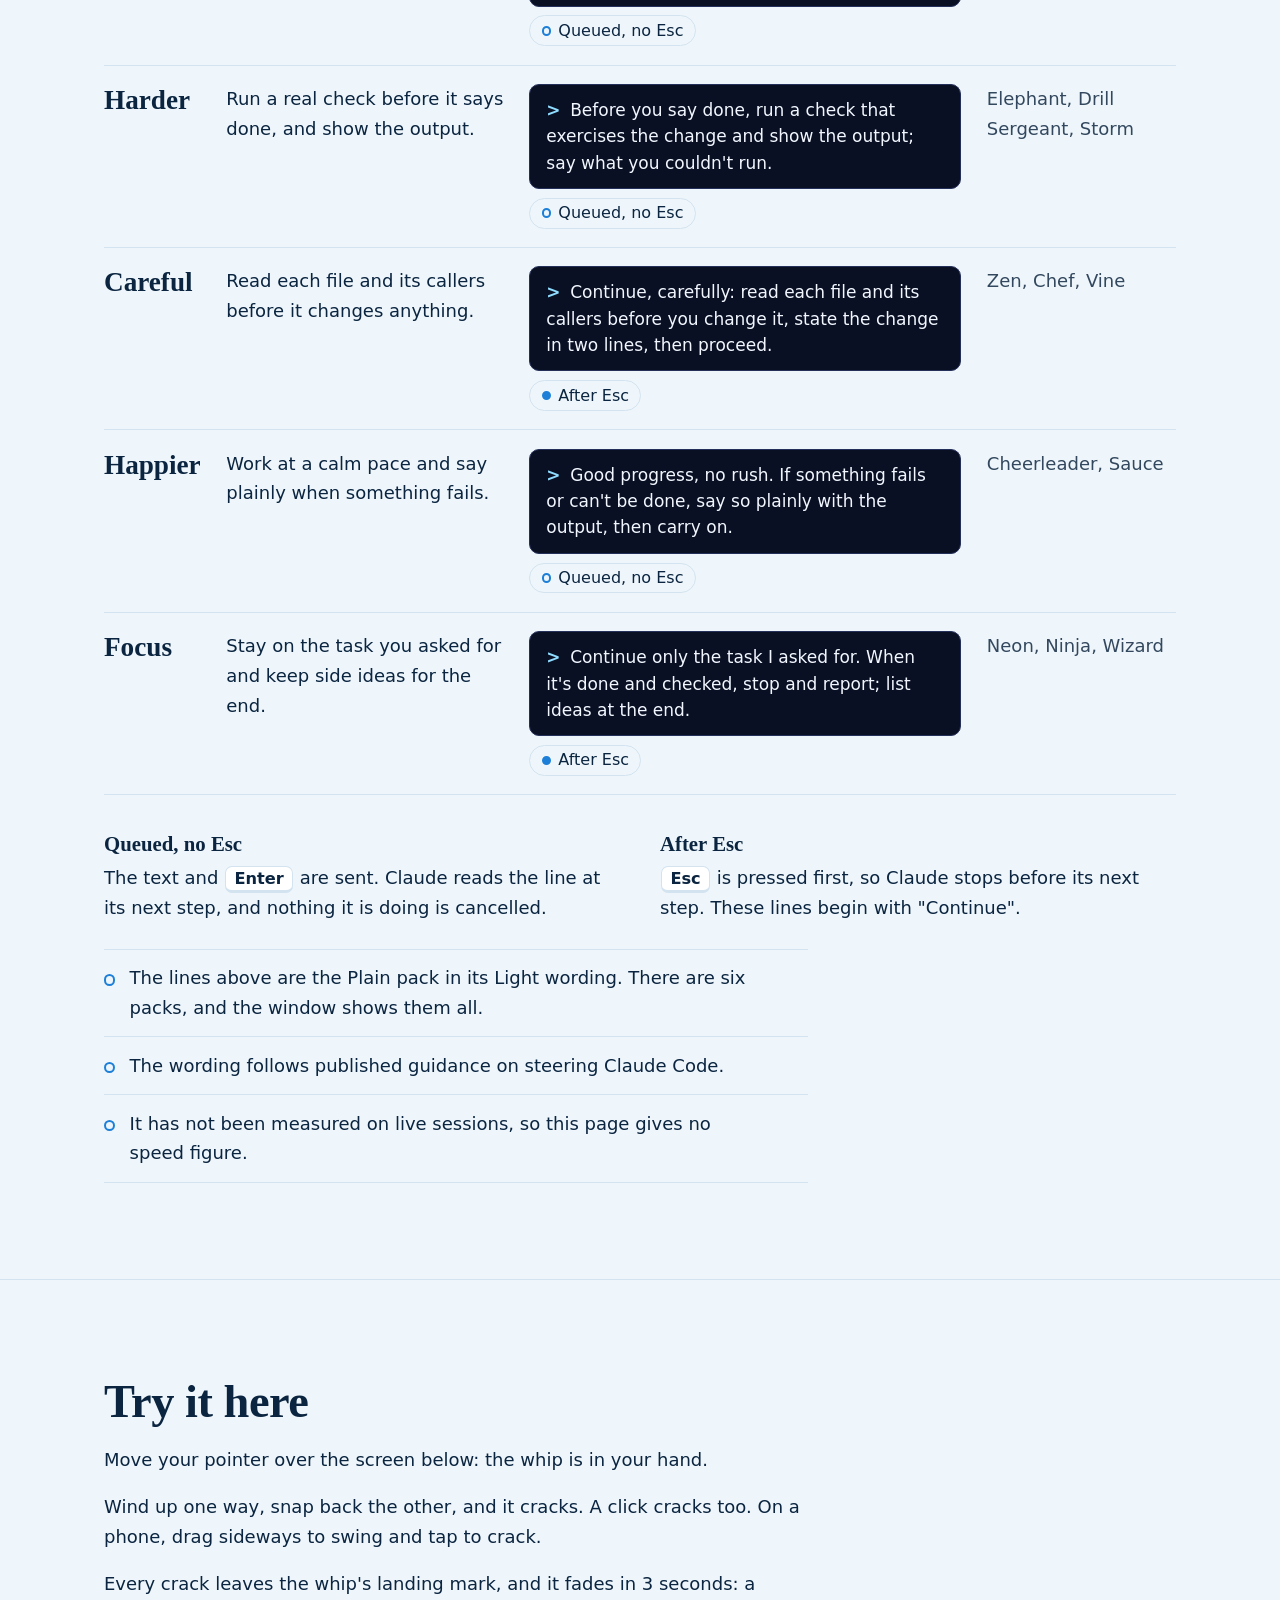
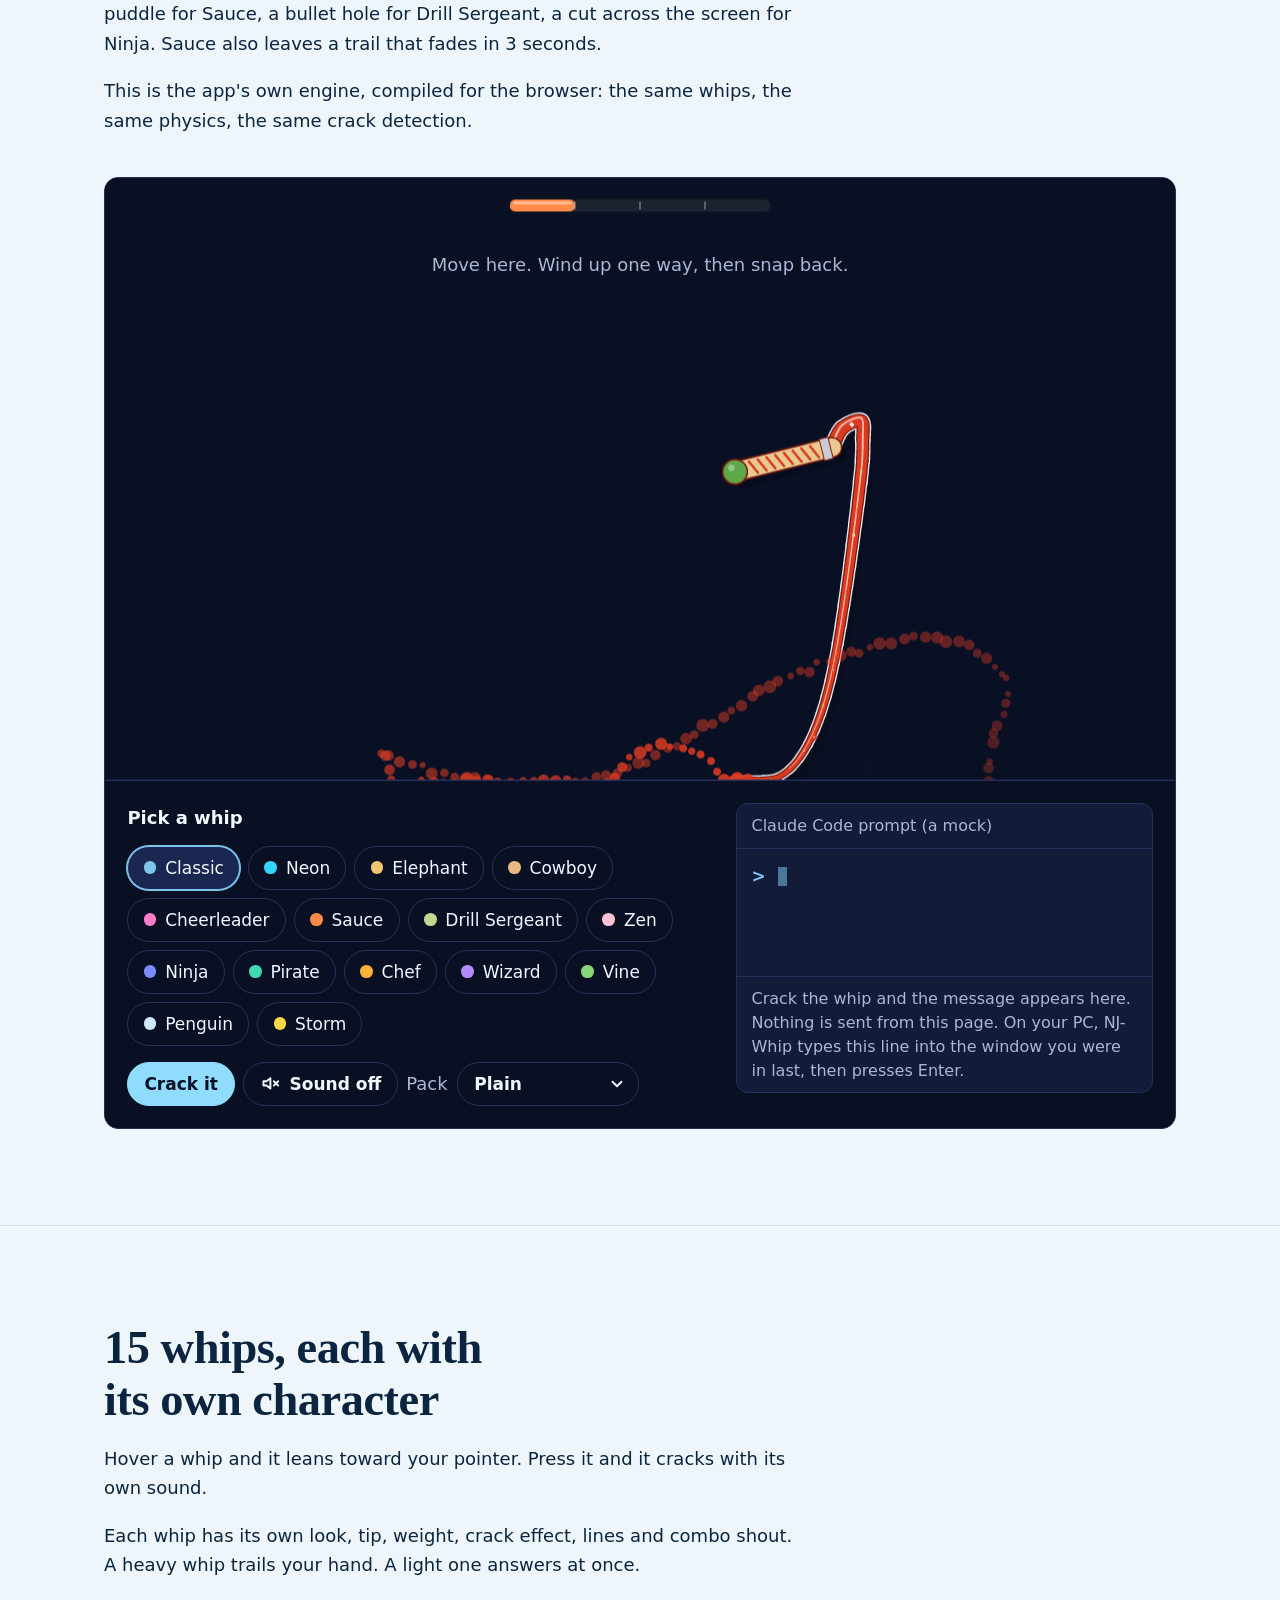
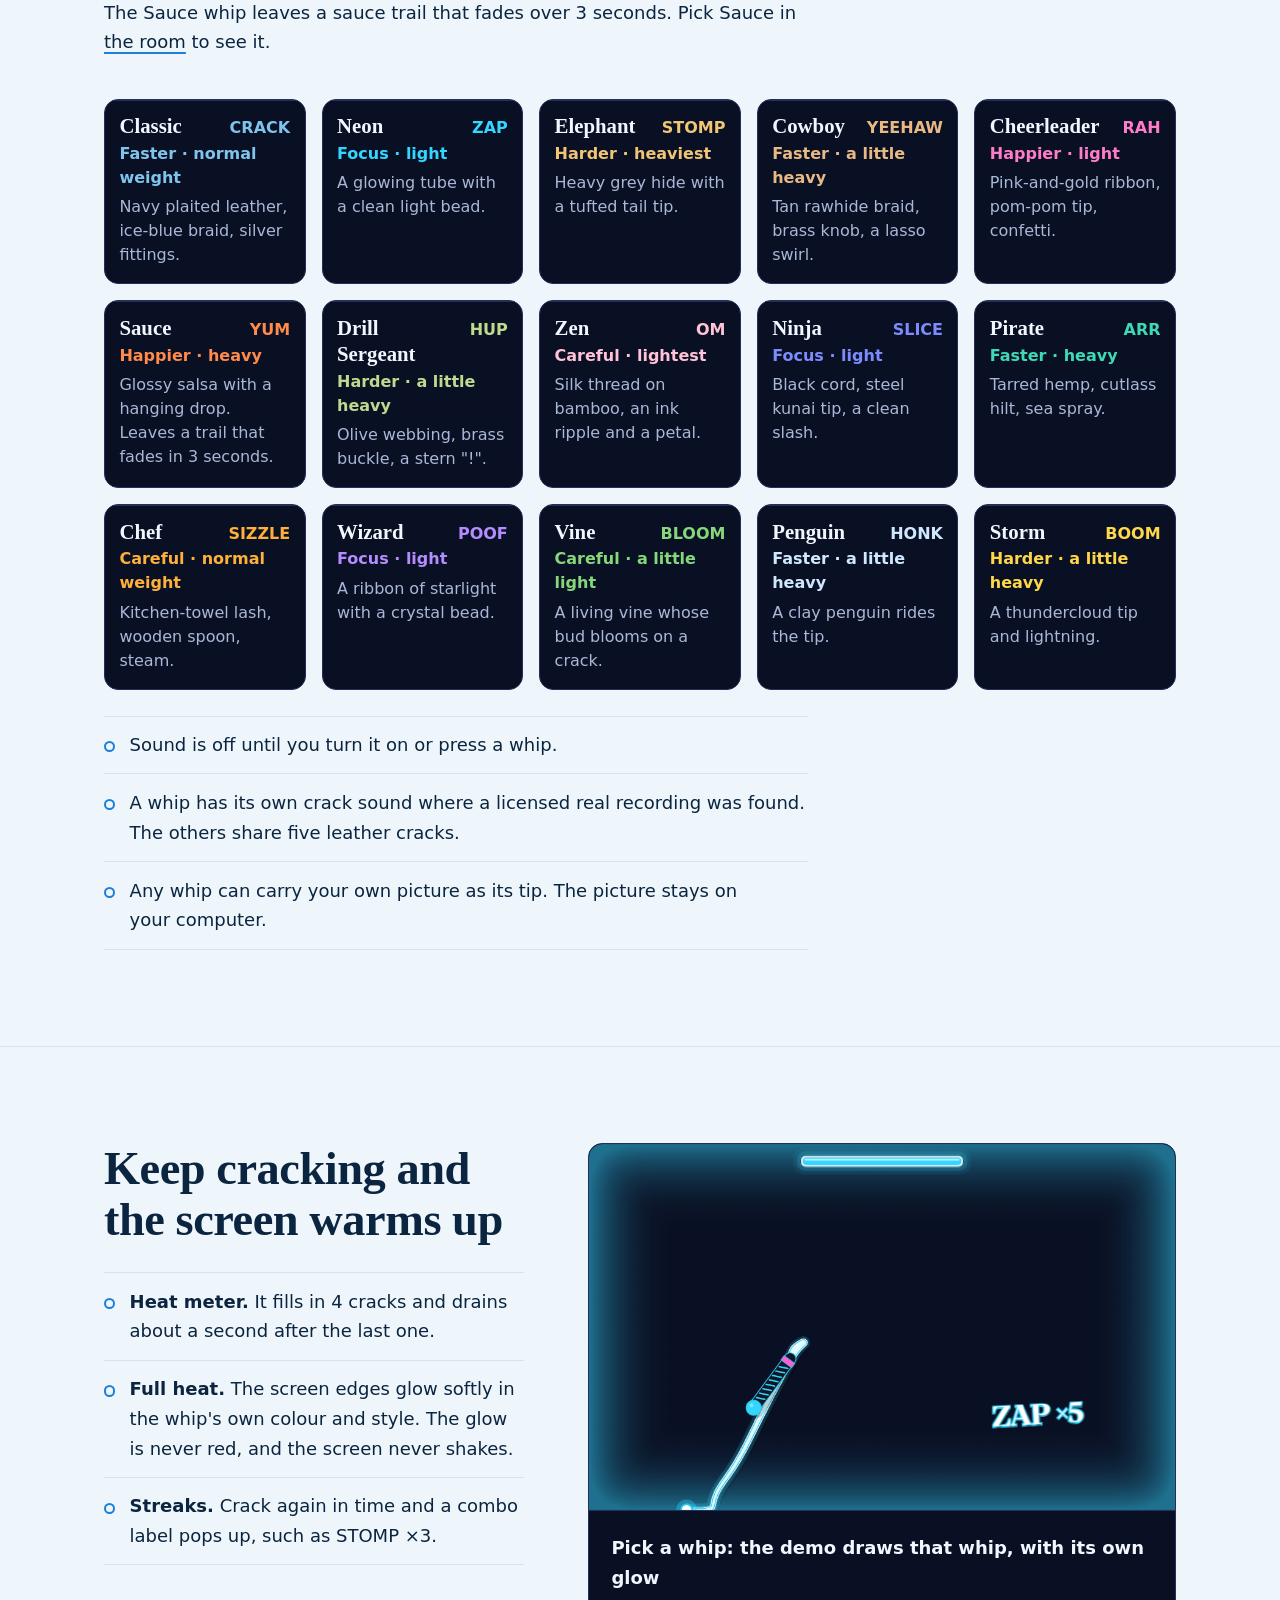
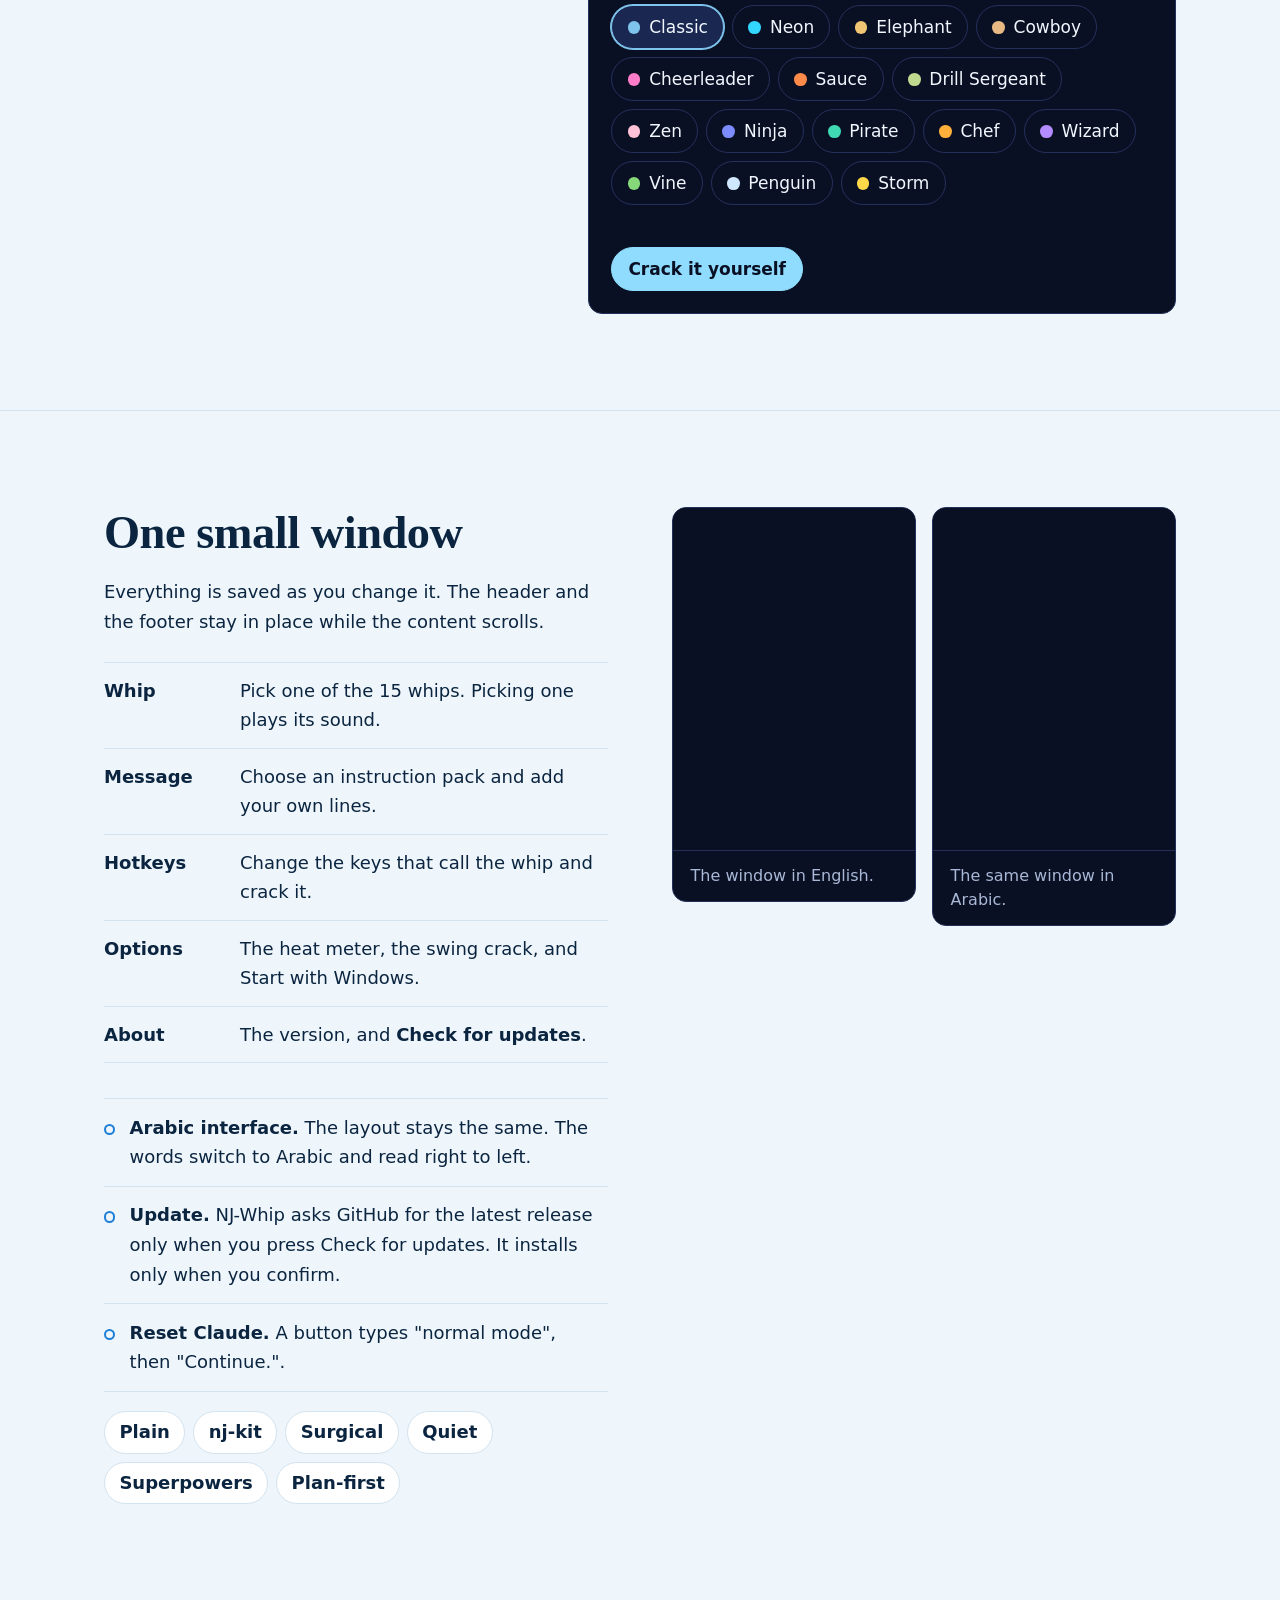
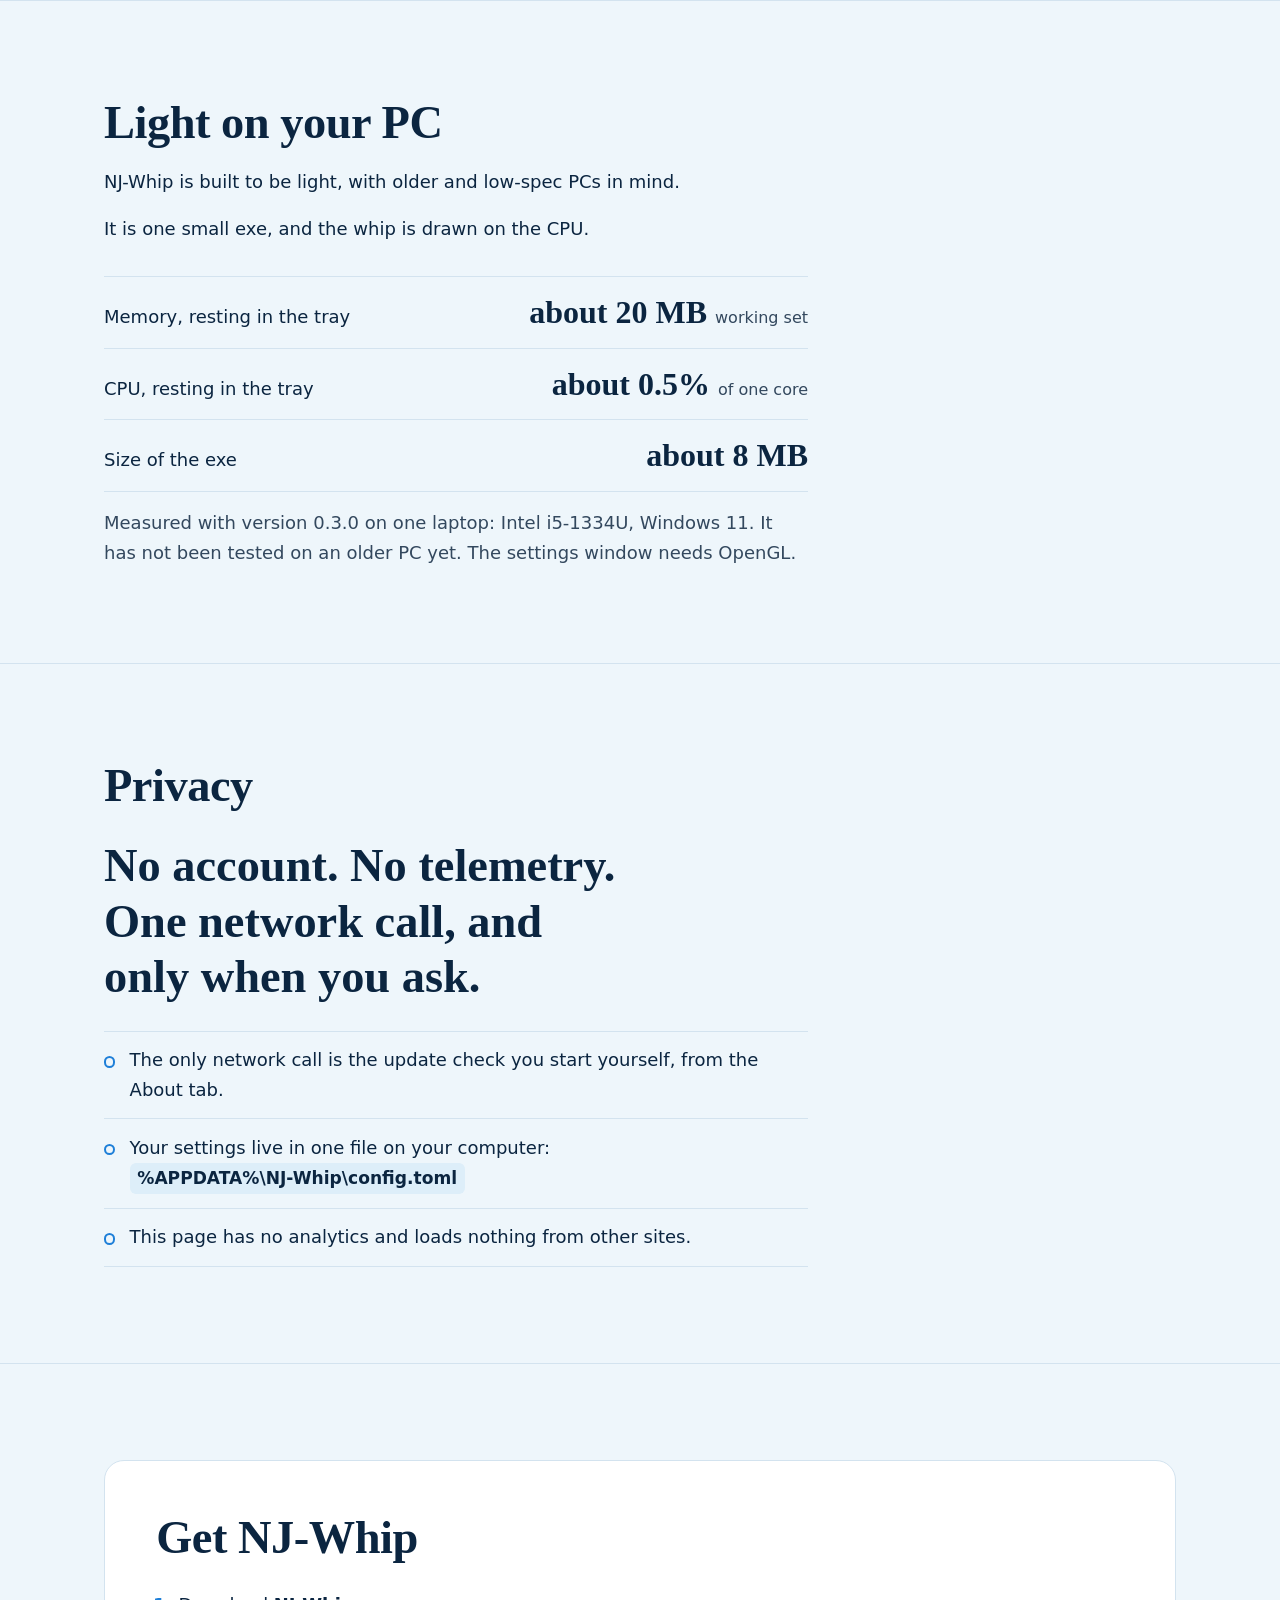
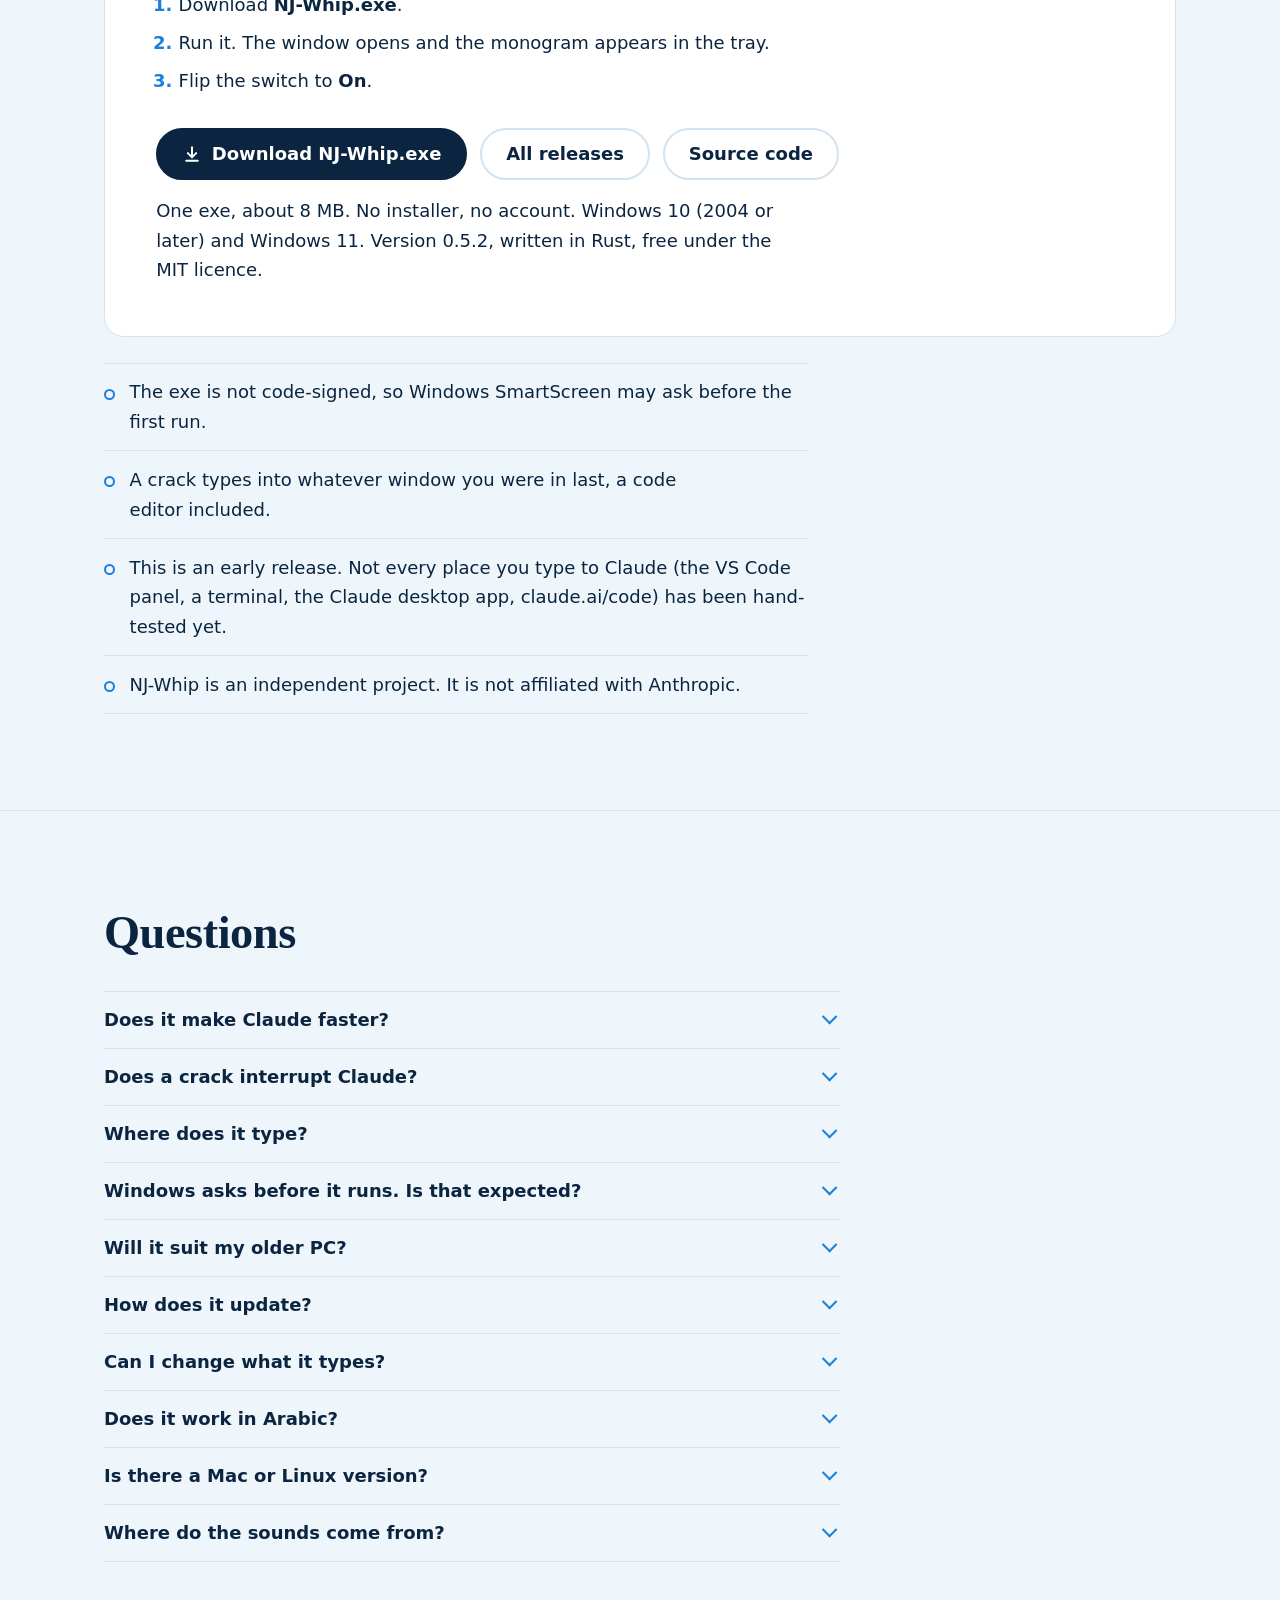
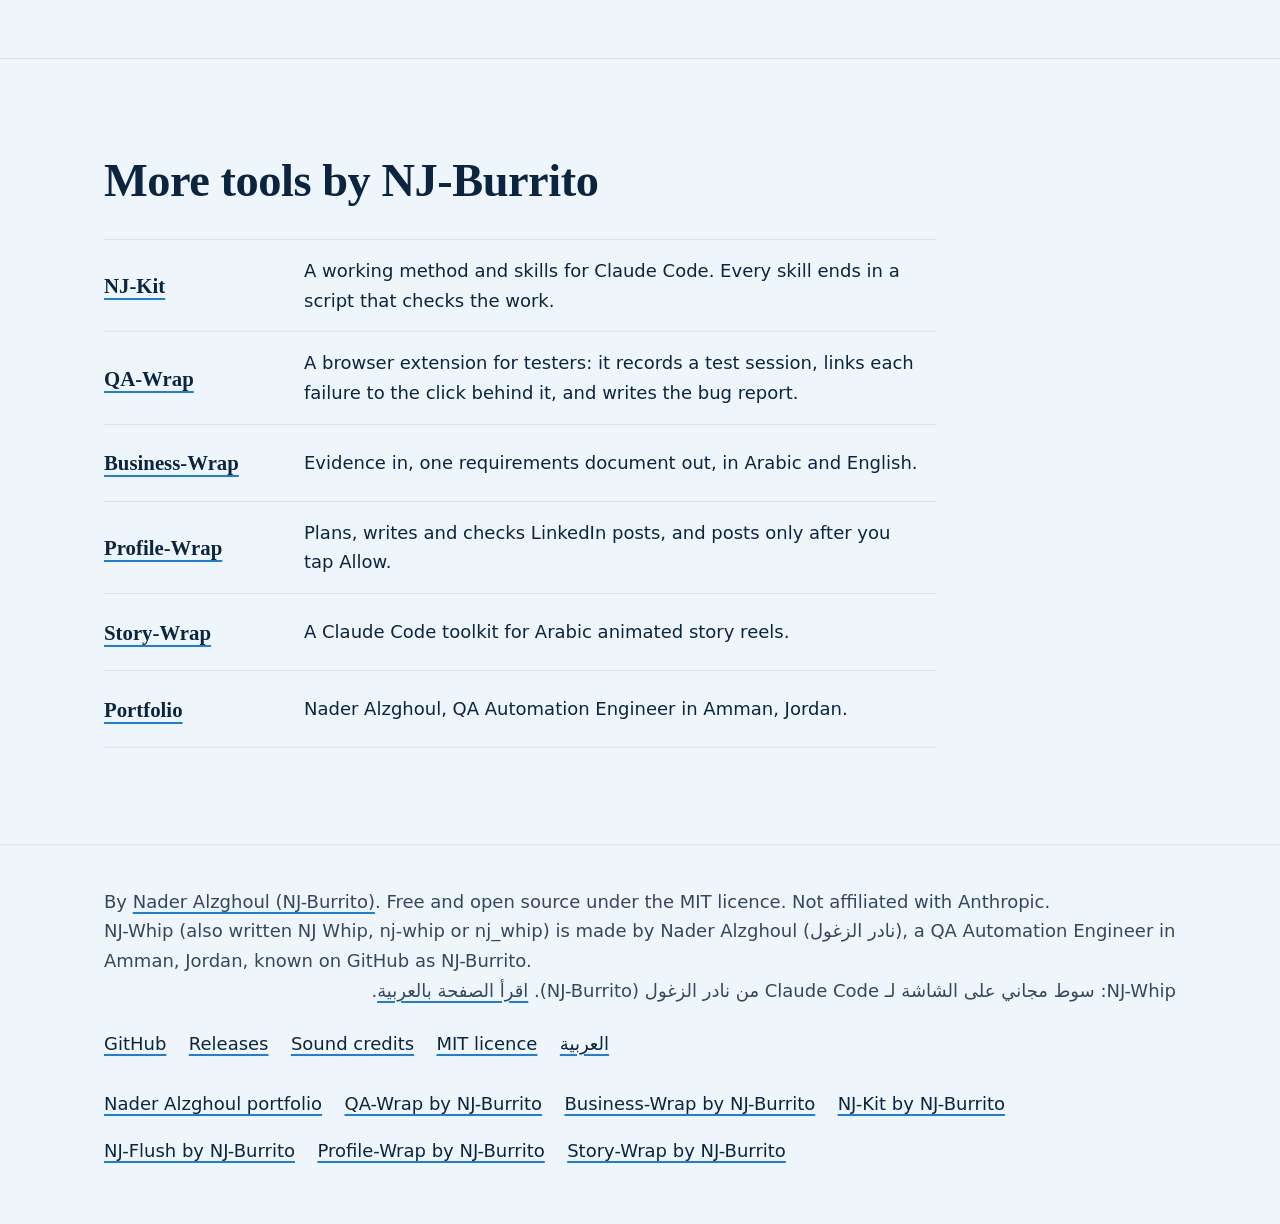
==== commit 9eabc38a: "SEO: brand-first titles, author descriptions, Person/app JSON-LD, aka line, cross-links, sitemap las" ====
--- a/docs/index.html
+++ b/docs/index.html
@@ -8,8 +8,8 @@
 <meta name="color-scheme" content="dark light">
 <meta name="theme-color" content="#0A1024" media="(prefers-color-scheme: dark)">
 <meta name="theme-color" content="#EEF6FB" media="(prefers-color-scheme: light)">
-<title>NJ-Whip by Nader Alzghoul: steer Claude Code with an on-screen whip</title>
-<meta name="description" content="Free, open-source on-screen whip for Claude Code on Windows. Crack it and it types one short instruction that keeps Claude fast, careful and on task.">
+<title>NJ-Whip: free on-screen whip for Claude Code by NJ-Burrito</title>
+<meta name="description" content="NJ-Whip by Nader Alzghoul (NJ-Burrito): a free, open-source on-screen whip for Claude Code on Windows. Crack it to type one short instruction.">
 <link rel="canonical" href="https://nj-burrito.github.io/NJ-Whip/">
 <link rel="alternate" hreflang="en" href="https://nj-burrito.github.io/NJ-Whip/">
 <link rel="alternate" hreflang="ar" href="https://nj-burrito.github.io/NJ-Whip/ar/">
@@ -18,7 +18,7 @@
 <link rel="author" href="https://nj-burrito.github.io/">
 <meta name="robots" content="index, follow, max-image-preview:large, max-snippet:-1, max-video-preview:-1">
 <meta property="og:type" content="website">
-<meta property="og:site_name" content="NJ-Whip">
+<meta property="og:site_name" content="NJ-Burrito">
 <meta property="og:url" content="https://nj-burrito.github.io/NJ-Whip/">
 <meta property="og:title" content="NJ-Whip: steer Claude Code with a crack of the whip">
 <meta property="og:description" content="A free on-screen whip for Claude Code on Windows. Swing it, it cracks, and it types one short, real instruction: shortest path, check the work, stay on the task. MIT, one small exe.">
@@ -29,6 +29,7 @@
 <meta property="og:image:alt" content="NJ-Whip: the Classic whip cracks on a dark screen and a prompt box shows the instruction it types to Claude Code.">
 <meta property="og:locale" content="en_US">
 <meta property="og:locale:alternate" content="ar_AR">
+<meta property="og:locale:alternate" content="ar_JO">
 <meta name="twitter:card" content="summary_large_image">
 <meta name="twitter:title" content="NJ-Whip: steer Claude Code with a crack of the whip">
 <meta name="twitter:description" content="A free on-screen whip for Claude Code on Windows. Swing it, it cracks, and it types one short, real instruction: shortest path, check the work, stay on the task. MIT, one small exe.">
@@ -44,14 +45,9 @@
 <script type="application/ld+json">
 {"@context":"https://schema.org","@graph":[
 {"@type":"WebSite","@id":"https://nj-burrito.github.io/NJ-Whip/#website","name":"NJ-Whip","url":"https://nj-burrito.github.io/NJ-Whip/","inLanguage":["en","ar"],"publisher":{"@id":"https://nj-burrito.github.io/#person"}},
-{"@type":"Person","@id":"https://nj-burrito.github.io/#person","name":"Nader Alzghoul","alternateName":["NJ-Burrito","نادر الزغول"],"url":"https://nj-burrito.github.io/"},
-{"@type":"SoftwareApplication","@id":"https://nj-burrito.github.io/NJ-Whip/#app","name":"NJ-Whip","description":"A free, open-source on-screen whip for Claude Code on Windows. Crack it by swinging, by clicking or with a hotkey, and it types one short instruction into the window you were in last: faster, harder, careful, happier or focus.","applicationCategory":"DeveloperApplication","operatingSystem":"Windows 10 version 2004 or later, Windows 11","softwareVersion":"0.5.2","fileSize":"8 MB","featureList":["15 whips, each with its own look, weight, crack effect and lines","Five directions: Faster, Harder, Careful, Happier, Focus","Six instruction packs and your own lines","Heat meter, edge glow and combo label","English and Arabic interface","Check for updates from the About tab, only when you press it"],"url":"https://nj-burrito.github.io/NJ-Whip/","downloadUrl":"https://github.com/NJ-Burrito/NJ-Whip/releases/latest/download/NJ-Whip.exe","codeRepository":"https://github.com/NJ-Burrito/NJ-Whip","sameAs":["https://github.com/NJ-Burrito/NJ-Whip"],"license":"https://opensource.org/licenses/MIT","isAccessibleForFree":true,"offers":{"@type":"Offer","price":"0","priceCurrency":"USD"},"inLanguage":["en","ar"],"image":"https://nj-burrito.github.io/NJ-Whip/assets/og.png","screenshot":"https://nj-burrito.github.io/NJ-Whip/assets/settings.png","author":{"@id":"https://nj-burrito.github.io/#person"}},
-{"@type":"FAQPage","@id":"https://nj-burrito.github.io/NJ-Whip/#faq","inLanguage":"en","mainEntity":[
-{"@type":"Question","name":"Does NJ-Whip make Claude faster?","acceptedAnswer":{"@type":"Answer","text":"It sends an instruction that asks for the smallest change that works and no detours. The wording follows published guidance on steering Claude Code. Its effect has not been measured on live sessions, so there is no speed figure to give."}},
-{"@type":"Question","name":"Does a crack interrupt Claude?","acceptedAnswer":{"@type":"Answer","text":"Faster, Harder and Happier lines are queued without Esc, so nothing Claude is doing is cancelled. Careful and Focus lines are sent after Esc, so Claude stops before its next step."}},
-{"@type":"Question","name":"How does NJ-Whip update?","acceptedAnswer":{"@type":"Answer","text":"Open the About tab and press Check for updates. NJ-Whip asks GitHub for the latest release only when you press that button, and it installs the update only when you confirm."}},
-{"@type":"Question","name":"Is NJ-Whip made by Anthropic?","acceptedAnswer":{"@type":"Answer","text":"No. It is an independent project by Nader Alzghoul, not affiliated with Anthropic."}}
-]}
+{"@type":"Person","@id":"https://nj-burrito.github.io/#person","name":"Nader Alzghoul","alternateName":["نادر الزغول","NJ-Burrito","NJ Burrito","NJBurrito","NJ"],"jobTitle":"QA Automation Engineer","address":{"@type":"PostalAddress","addressLocality":"Amman","addressCountry":"JO"},"url":"https://nj-burrito.github.io/","sameAs":["https://github.com/NJ-Burrito","https://nj-burrito.github.io/NJ-Whip/","https://nj-burrito.github.io/QA-Wrap/","https://nj-burrito.github.io/Business-Wrap/","https://nj-burrito.github.io/NJ-Kit/","https://nj-burrito.github.io/NJ-Flush/","https://nj-burrito.github.io/Profile-Wrap/","https://github.com/NJ-Burrito/Story-Wrap"]},
+{"@type":"SoftwareApplication","@id":"https://nj-burrito.github.io/NJ-Whip/#app","name":"NJ-Whip","description":"A free, open-source on-screen whip for Claude Code on Windows. Crack it by swinging, by clicking or with a hotkey, and it types one short instruction into the window you were in last: faster, harder, careful, happier or focus.","applicationCategory":"DeveloperApplication","operatingSystem":"Windows 10 version 2004 or later, Windows 11","softwareVersion":"0.5.2","fileSize":"8 MB","featureList":["15 whips, each with its own look, weight, crack effect and lines","Five directions: Faster, Harder, Careful, Happier, Focus","Six instruction packs and your own lines","Heat meter, edge glow and combo label","English and Arabic interface","Check for updates from the About tab, only when you press it"],"url":"https://nj-burrito.github.io/NJ-Whip/","downloadUrl":"https://github.com/NJ-Burrito/NJ-Whip/releases/latest/download/NJ-Whip.exe","codeRepository":"https://github.com/NJ-Burrito/NJ-Whip","sameAs":["https://github.com/NJ-Burrito/NJ-Whip"],"license":"https://opensource.org/licenses/MIT","isAccessibleForFree":true,"offers":{"@type":"Offer","price":"0","priceCurrency":"USD"},"inLanguage":["en","ar"],"image":"https://nj-burrito.github.io/NJ-Whip/assets/og.png","screenshot":"https://nj-burrito.github.io/NJ-Whip/assets/settings.png","author":{"@id":"https://nj-burrito.github.io/#person"},"alternateName":["NJ Whip","nj-whip","nj_whip","NJ_Whip","NJWhip","njwhip"]},
+{"@type":"FAQPage","@id":"https://nj-burrito.github.io/NJ-Whip/#faq","inLanguage":"en","mainEntity":[{"@type":"Question","name":"Does NJ-Whip make Claude faster?","acceptedAnswer":{"@type":"Answer","text":"It sends an instruction that asks for the smallest change that works and no detours. The wording follows published guidance on steering Claude Code. Its effect has not been measured on live sessions, so there is no speed figure to give."}},{"@type":"Question","name":"Does a crack interrupt Claude?","acceptedAnswer":{"@type":"Answer","text":"Faster, Harder and Happier lines are queued without Esc, so nothing Claude is doing is cancelled. Careful and Focus lines are sent after Esc, so Claude stops before its next step."}},{"@type":"Question","name":"How does NJ-Whip update?","acceptedAnswer":{"@type":"Answer","text":"Open the About tab and press Check for updates. NJ-Whip asks GitHub for the latest release only when you press that button, and it installs the update only when you confirm."}},{"@type":"Question","name":"Is NJ-Whip made by Anthropic?","acceptedAnswer":{"@type":"Answer","text":"No. It is an independent project by Nader Alzghoul, not affiliated with Anthropic."}}]}
 ]}
 </script>
 </head>
@@ -78,7 +74,7 @@
 <section class="hero">
   <div class="wrap">
     <div>
-      <h1>Steer <span class="nw">Claude Code</span> with a crack of the whip</h1>
+      <h1>NJ-Whip: steer <span class="nw">Claude Code</span> with a crack of the whip</h1>
       <p class="lede">NJ-Whip puts a whip on your mouse. Swing it and it cracks, then types one short, real instruction to Claude: take the shortest path, check the work, stay on the task.</p>
       <div class="actions">
         <a class="btn" href="https://github.com/NJ-Burrito/NJ-Whip/releases/latest/download/NJ-Whip.exe"><svg viewBox="0 0 24 24" fill="none" stroke="currentColor" stroke-width="2.4" stroke-linecap="round" stroke-linejoin="round" aria-hidden="true" focusable="false"><path d="M12 4v11"/><path d="m7 11 5 5 5-5"/><path d="M5 20h14"/></svg>Download NJ-Whip.exe</a>
@@ -519,12 +515,23 @@
 <footer>
   <div class="wrap">
     <p>By <a href="https://nj-burrito.github.io/">Nader Alzghoul (NJ-Burrito)</a>. Free and open source under the MIT licence. Not affiliated with Anthropic.</p>
+    <p>NJ-Whip (also written NJ Whip, nj-whip or nj_whip) is made by Nader Alzghoul (<span lang="ar" dir="rtl">نادر الزغول</span>), a QA Automation Engineer in Amman, Jordan, known on GitHub as NJ-Burrito.</p>
+    <p lang="ar" dir="rtl"><bdi dir="ltr">NJ-Whip</bdi>: سوط مجاني على الشاشة لـ <bdi dir="ltr">Claude Code</bdi> من نادر الزغول (<bdi dir="ltr">NJ-Burrito</bdi>). <a href="ar/" hreflang="ar">اقرأ الصفحة بالعربية</a>.</p>
     <nav aria-label="Project links">
       <a href="https://github.com/NJ-Burrito/NJ-Whip">GitHub</a>
       <a href="https://github.com/NJ-Burrito/NJ-Whip/releases/latest">Releases</a>
       <a href="https://github.com/NJ-Burrito/NJ-Whip/blob/main/CREDITS.md">Sound credits</a>
       <a href="https://github.com/NJ-Burrito/NJ-Whip/blob/main/LICENSE">MIT licence</a>
       <a href="ar/" hreflang="ar" lang="ar">العربية</a>
+    </nav>
+    <nav aria-label="More by NJ-Burrito">
+      <a href="https://nj-burrito.github.io/">Nader Alzghoul portfolio</a>
+      <a href="https://nj-burrito.github.io/QA-Wrap/" dir="ltr" translate="no">QA-Wrap by NJ-Burrito</a>
+      <a href="https://nj-burrito.github.io/Business-Wrap/" dir="ltr" translate="no">Business-Wrap by NJ-Burrito</a>
+      <a href="https://nj-burrito.github.io/NJ-Kit/" dir="ltr" translate="no">NJ-Kit by NJ-Burrito</a>
+      <a href="https://nj-burrito.github.io/NJ-Flush/" dir="ltr" translate="no">NJ-Flush by NJ-Burrito</a>
+      <a href="https://nj-burrito.github.io/Profile-Wrap/" dir="ltr" translate="no">Profile-Wrap by NJ-Burrito</a>
+      <a href="https://github.com/NJ-Burrito/Story-Wrap" dir="ltr" translate="no">Story-Wrap by NJ-Burrito</a>
     </nav>
   </div>
 </footer>
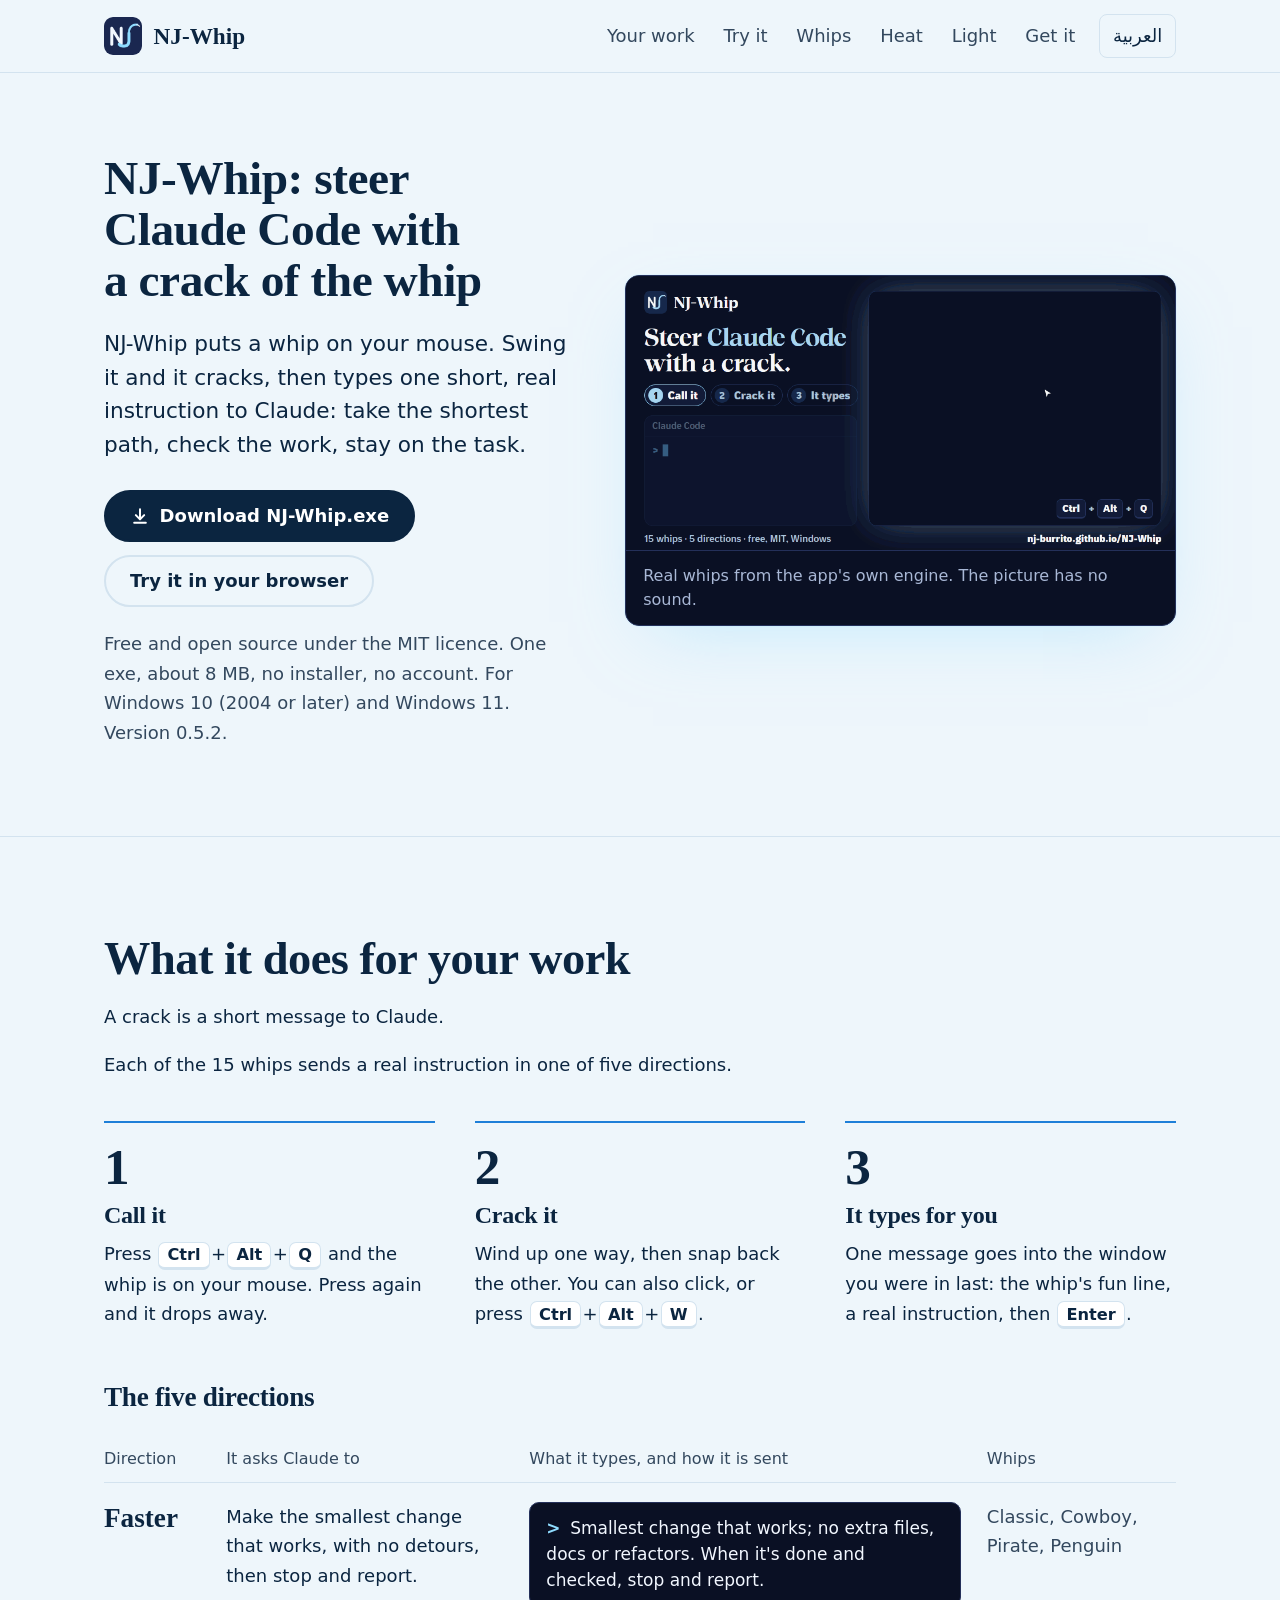
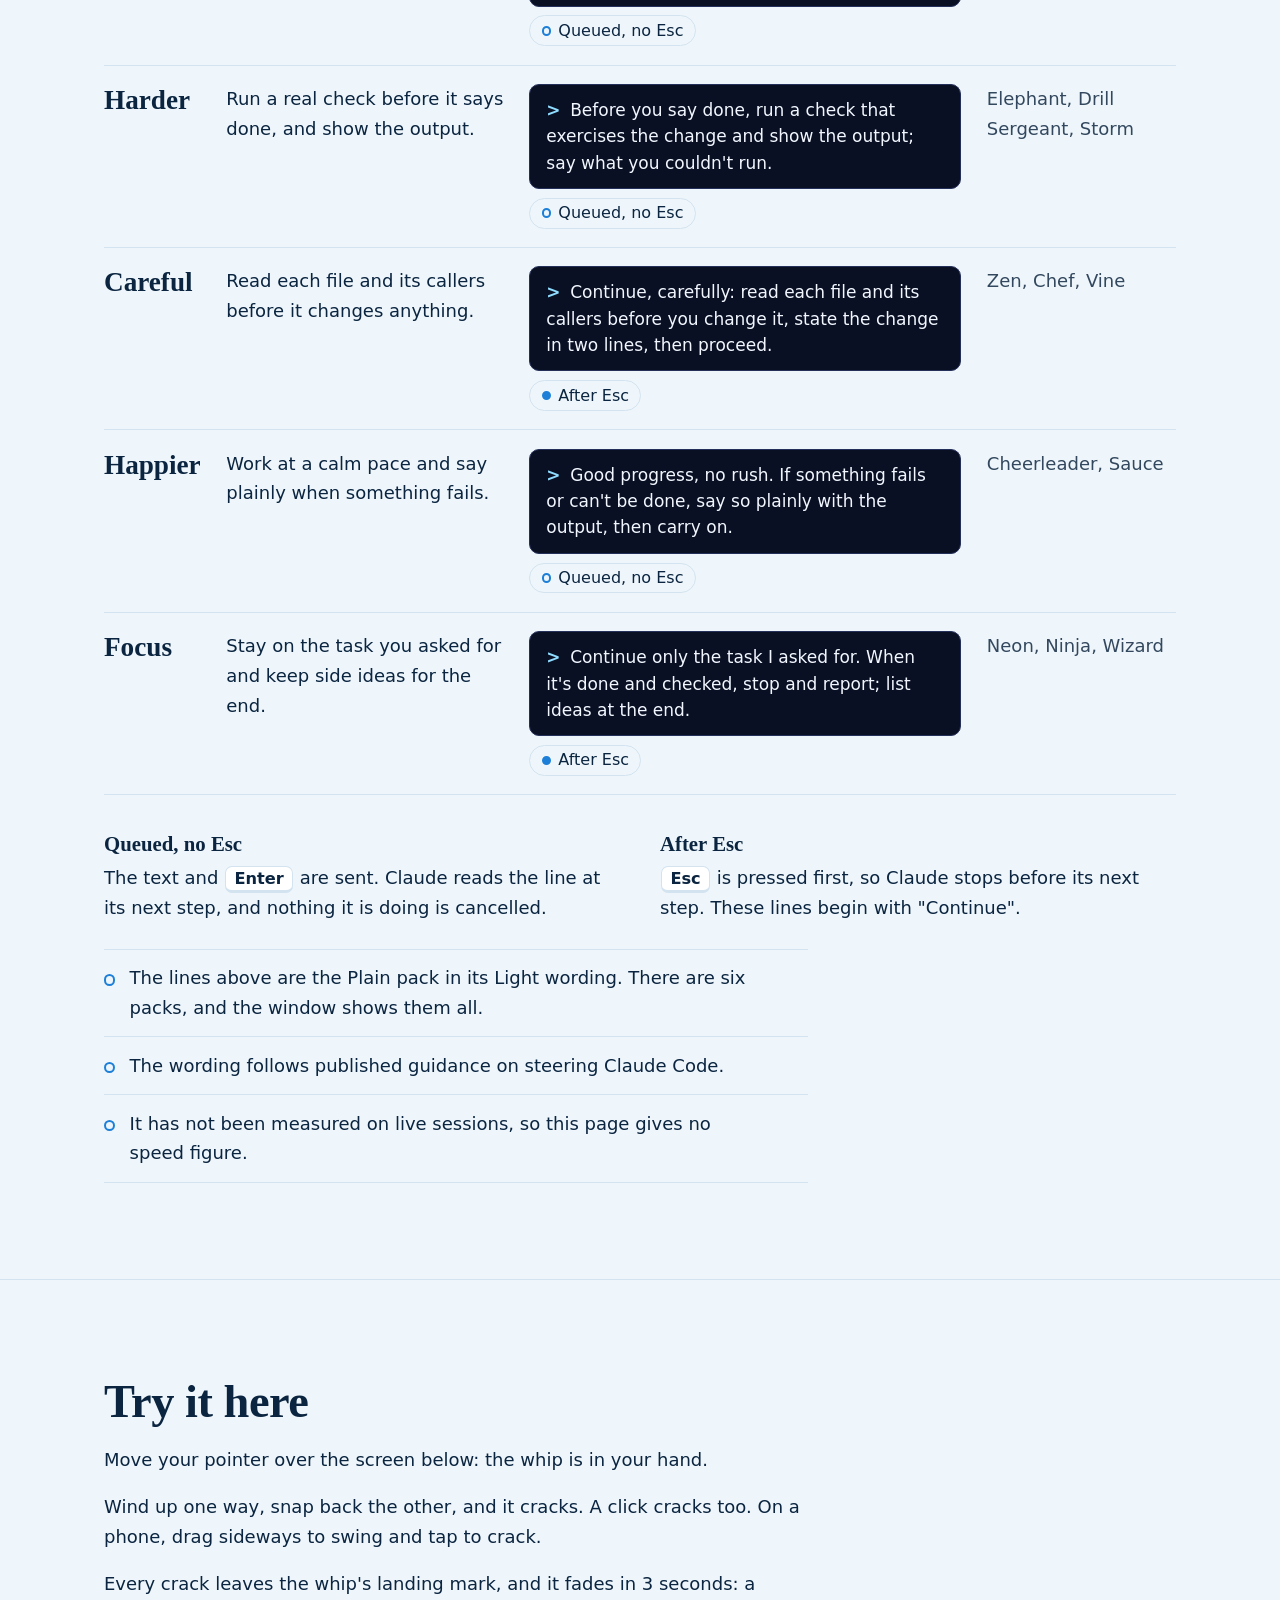
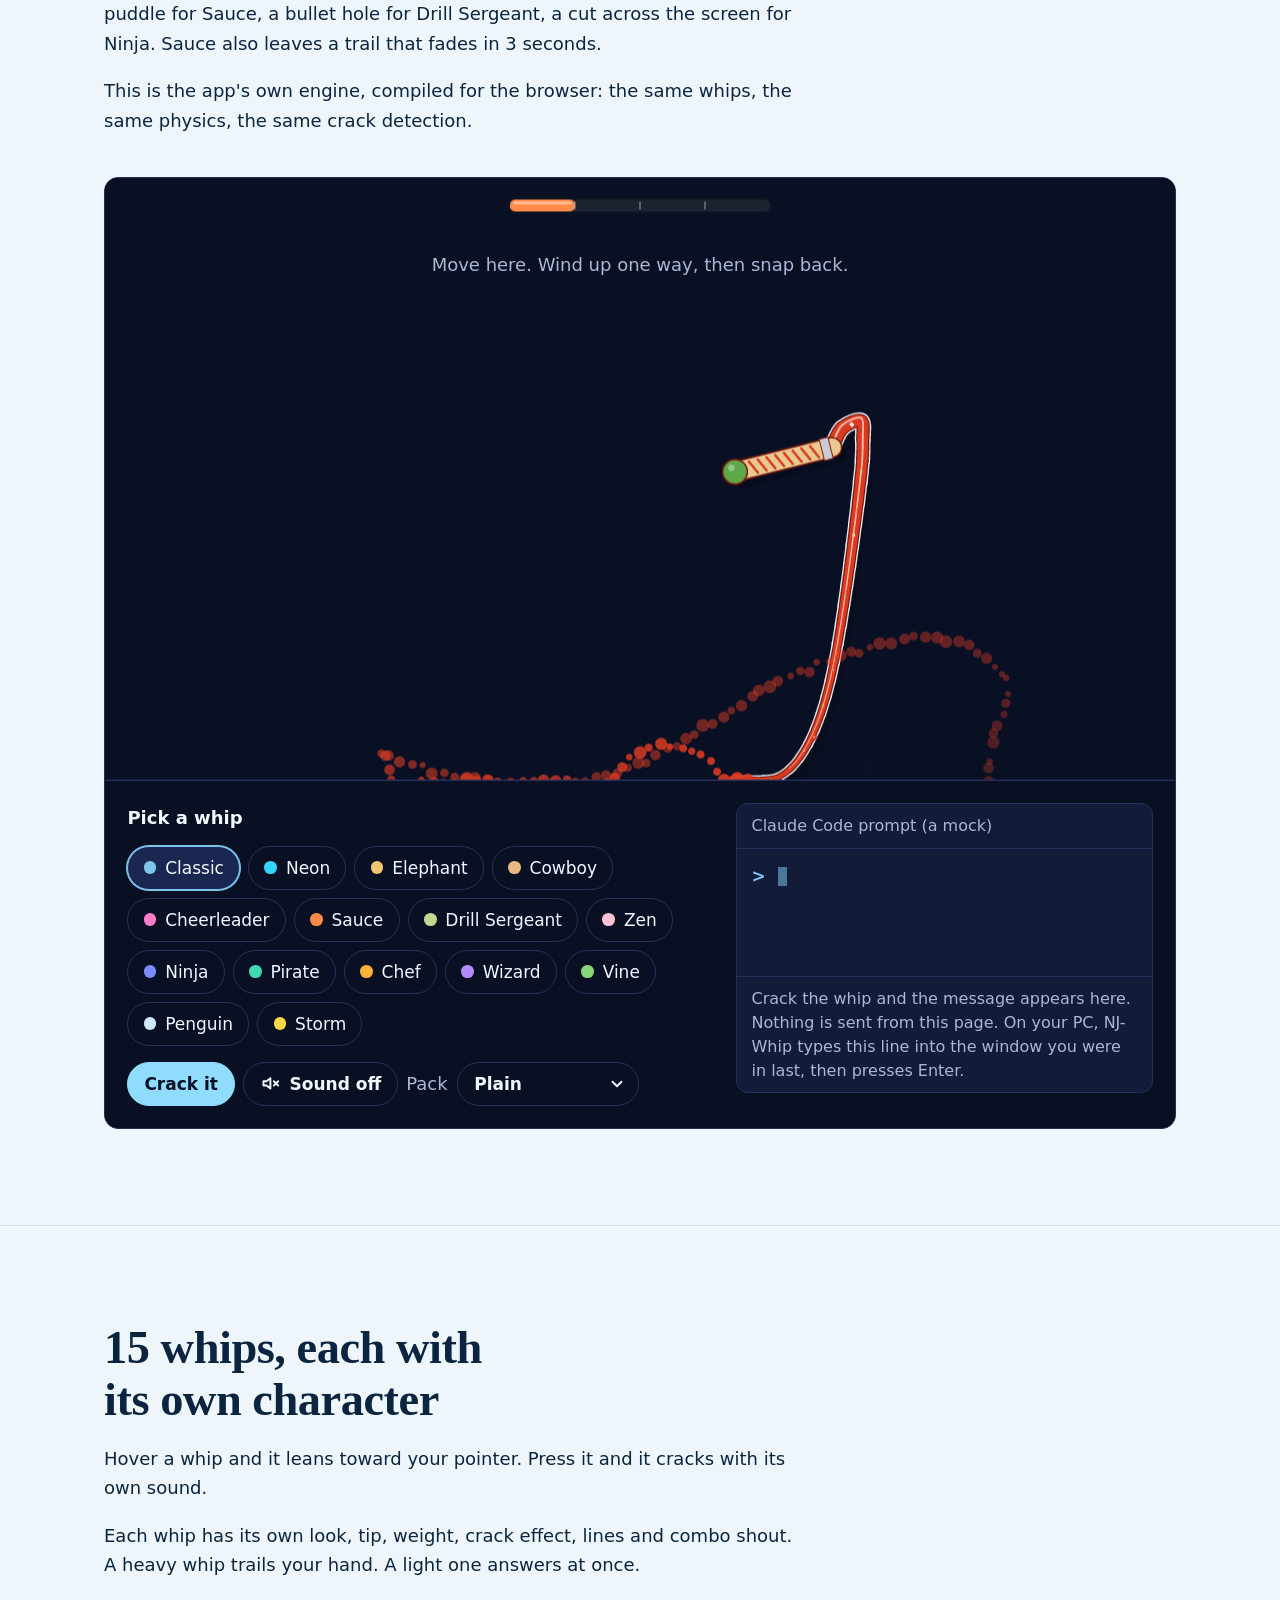
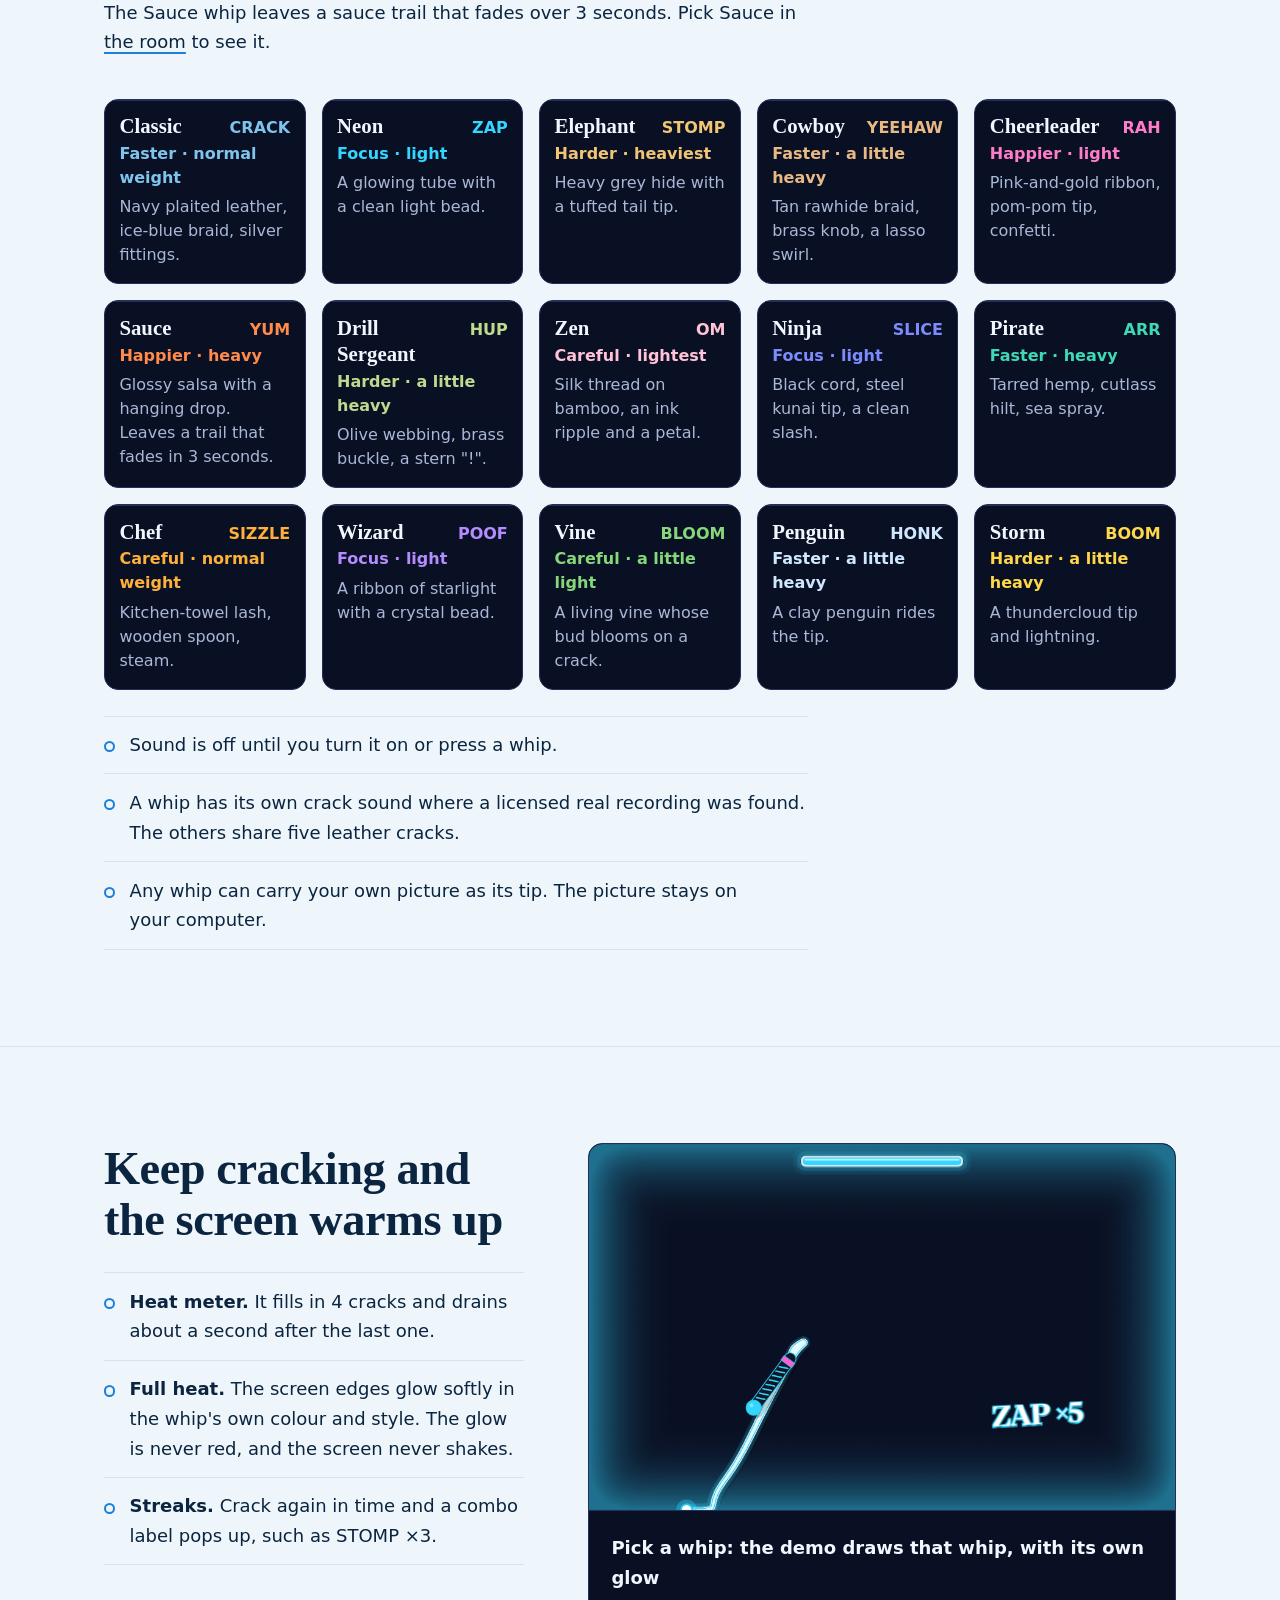
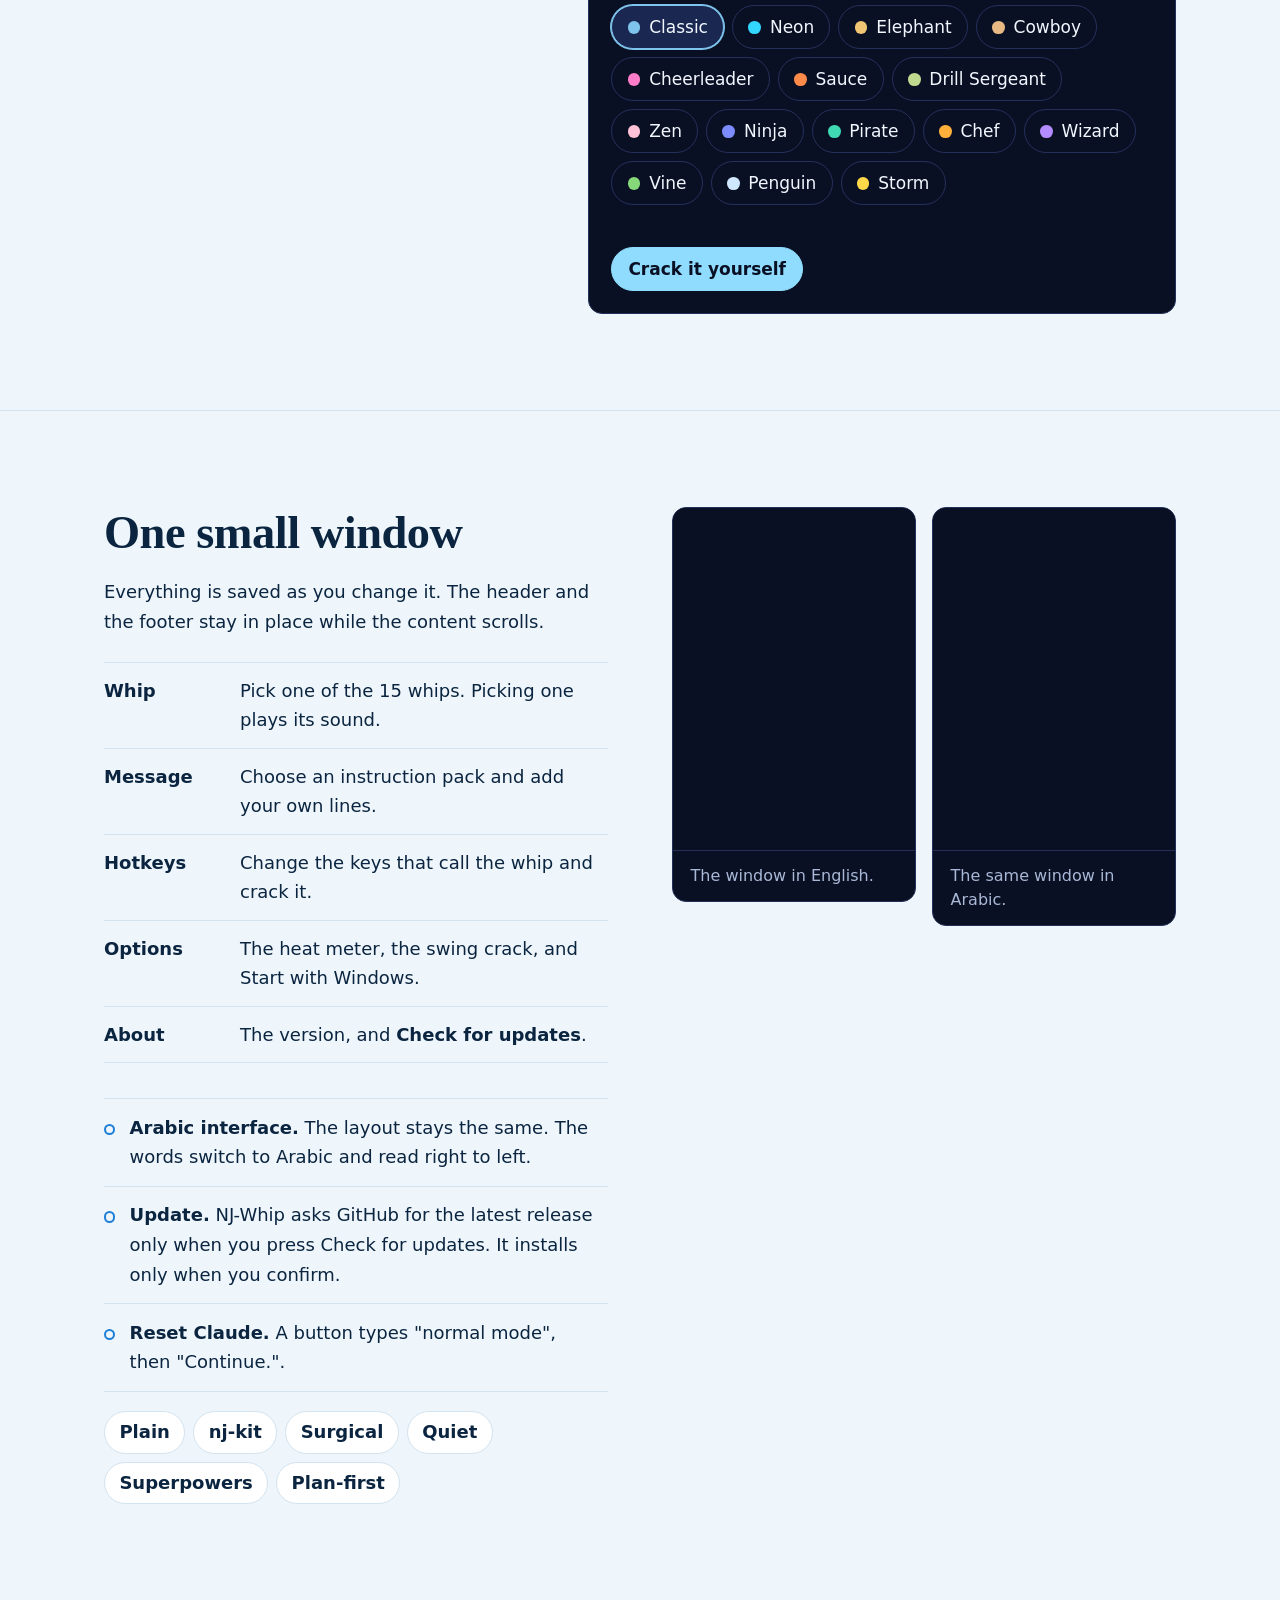
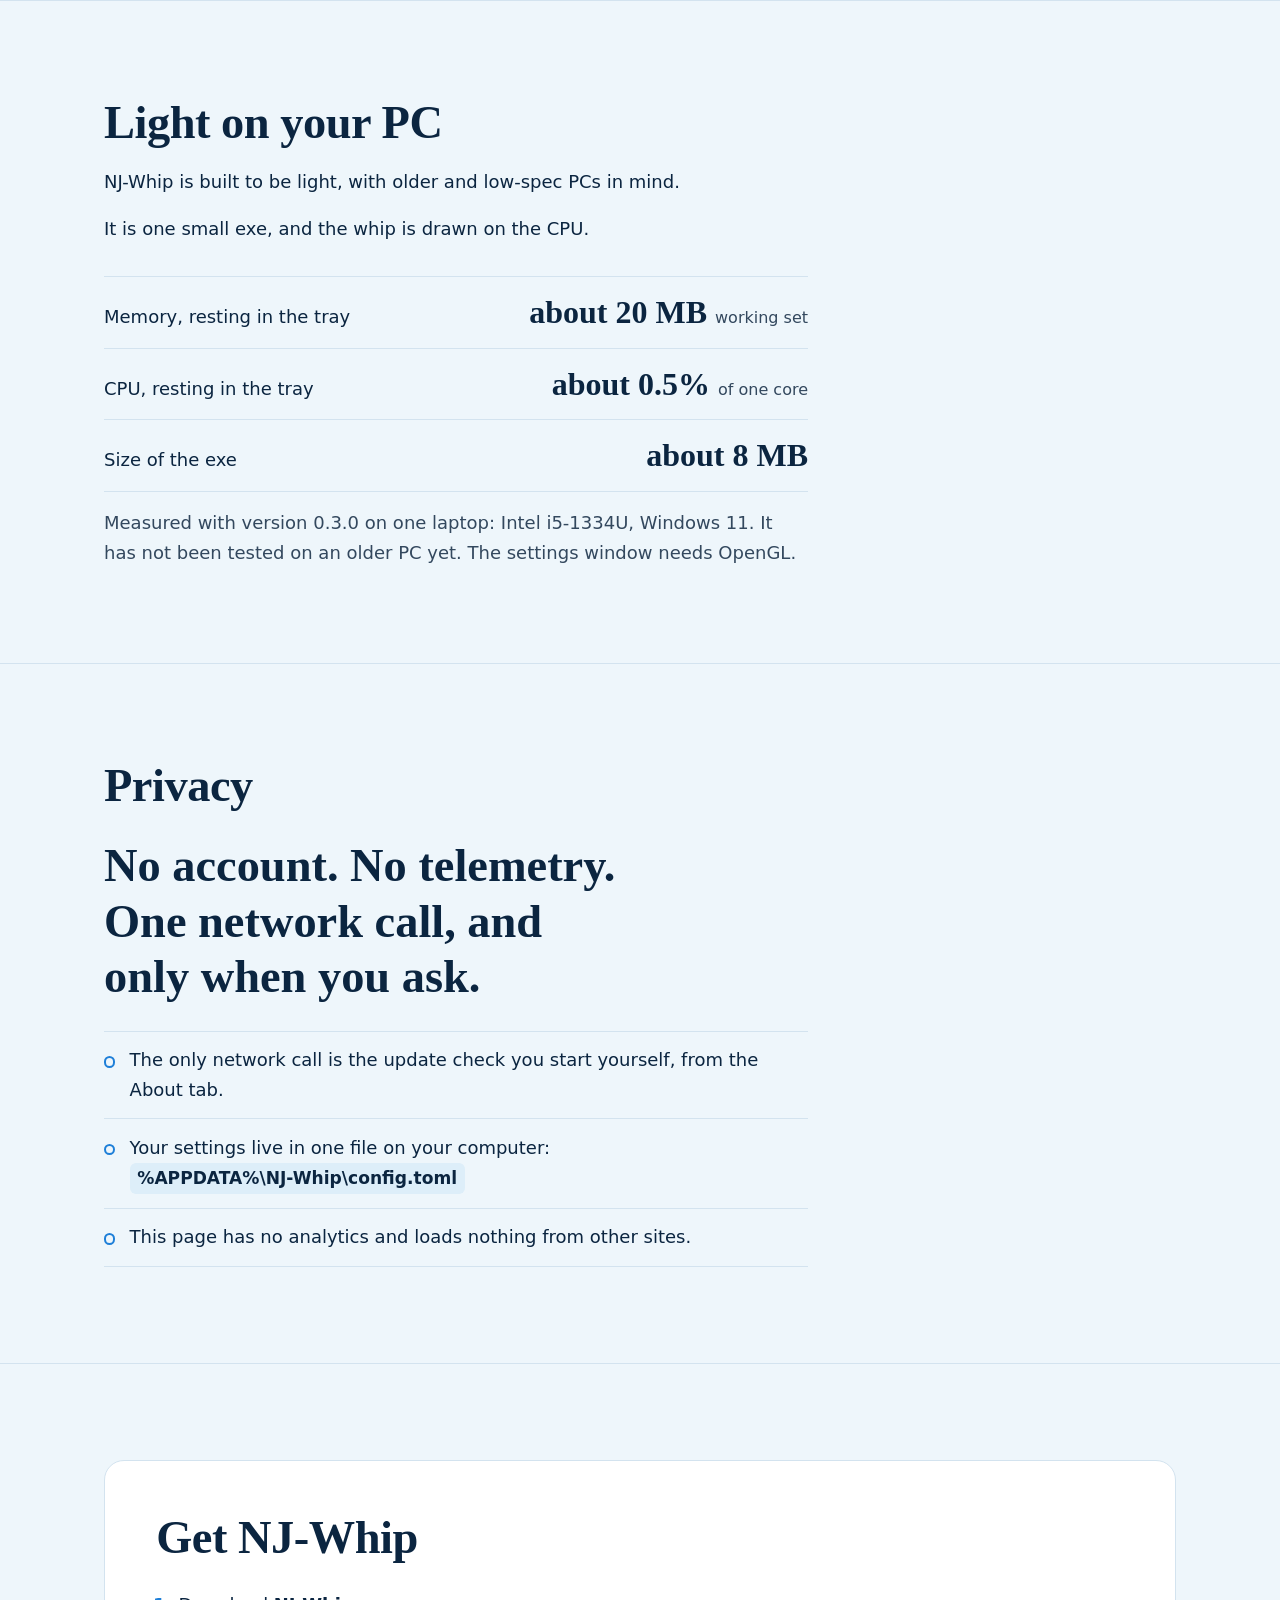
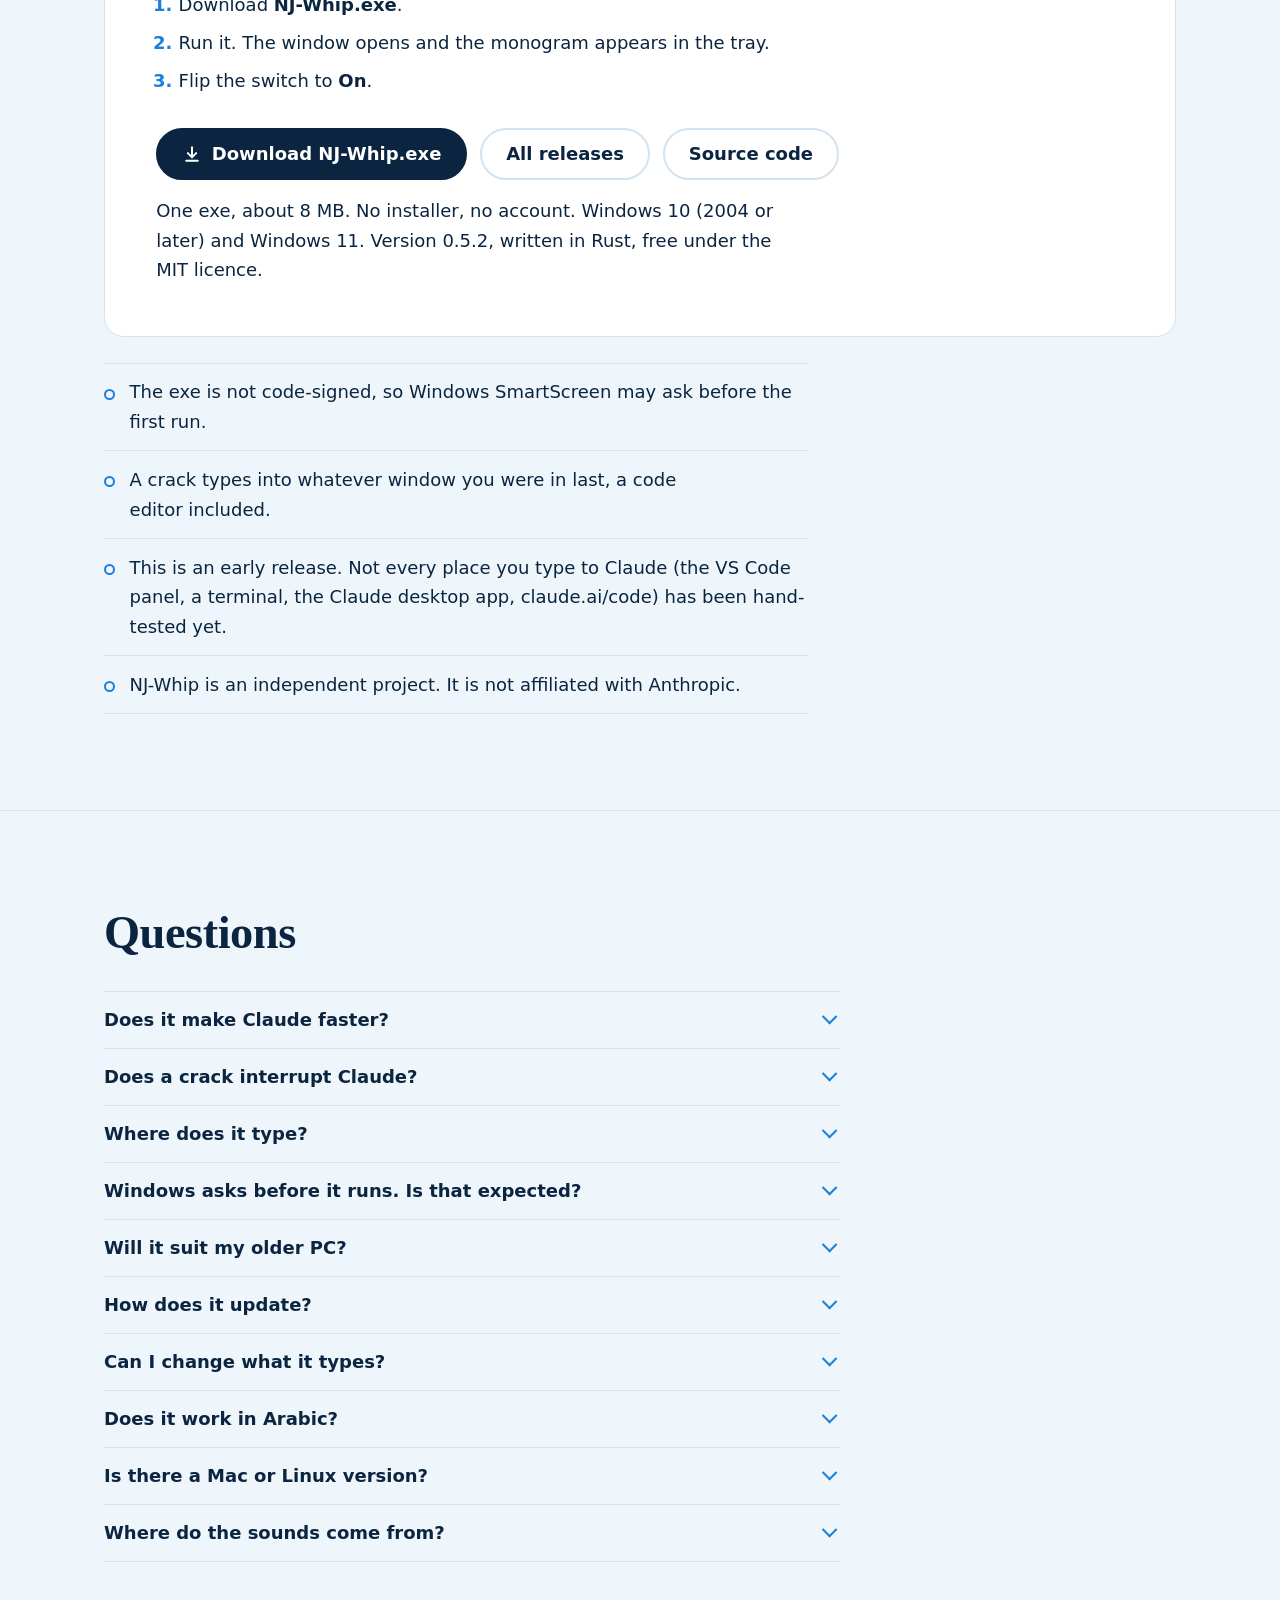
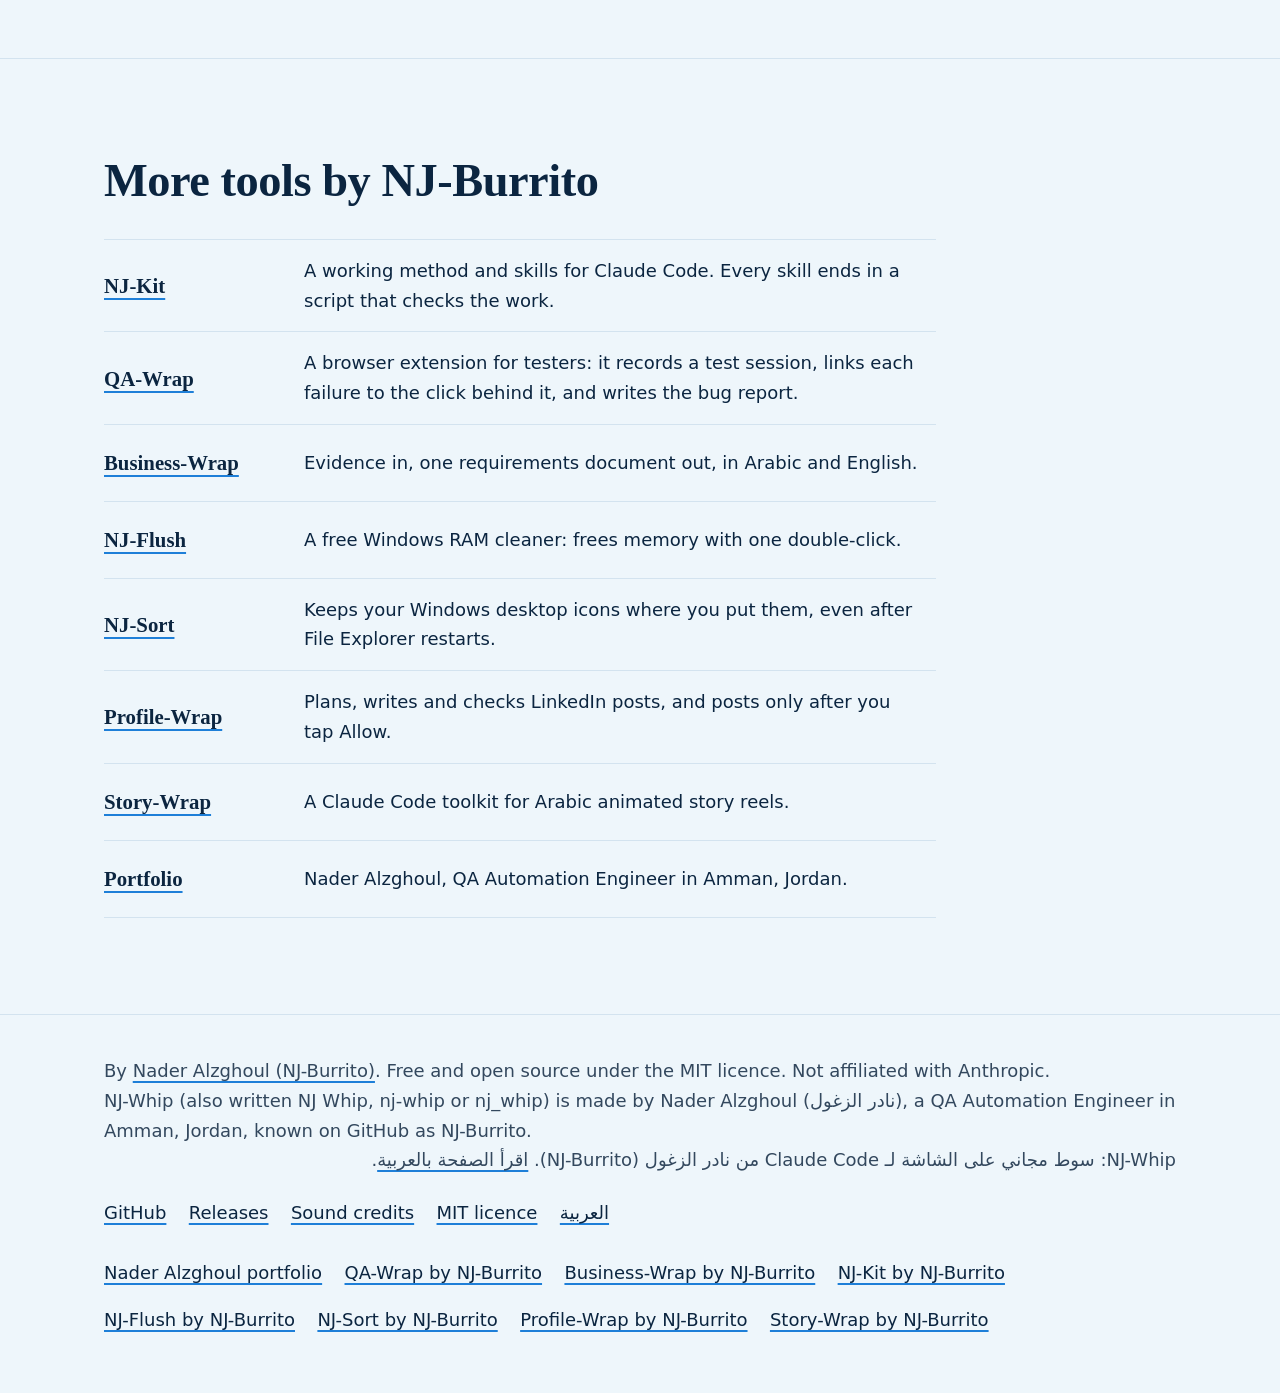
==== commit 64b7cc51: "SEO: complete NJ-Burrito tools cross-links (NJ-Flush, NJ-Sort, Story-Wrap site), sameAs, llms.txt, R" ====
--- a/docs/index.html
+++ b/docs/index.html
@@ -45,7 +45,7 @@
 <script type="application/ld+json">
 {"@context":"https://schema.org","@graph":[
 {"@type":"WebSite","@id":"https://nj-burrito.github.io/NJ-Whip/#website","name":"NJ-Whip","url":"https://nj-burrito.github.io/NJ-Whip/","inLanguage":["en","ar"],"publisher":{"@id":"https://nj-burrito.github.io/#person"}},
-{"@type":"Person","@id":"https://nj-burrito.github.io/#person","name":"Nader Alzghoul","alternateName":["نادر الزغول","NJ-Burrito","NJ Burrito","NJBurrito","NJ"],"jobTitle":"QA Automation Engineer","address":{"@type":"PostalAddress","addressLocality":"Amman","addressCountry":"JO"},"url":"https://nj-burrito.github.io/","sameAs":["https://github.com/NJ-Burrito","https://nj-burrito.github.io/NJ-Whip/","https://nj-burrito.github.io/QA-Wrap/","https://nj-burrito.github.io/Business-Wrap/","https://nj-burrito.github.io/NJ-Kit/","https://nj-burrito.github.io/NJ-Flush/","https://nj-burrito.github.io/Profile-Wrap/","https://github.com/NJ-Burrito/Story-Wrap"]},
+{"@type":"Person","@id":"https://nj-burrito.github.io/#person","name":"Nader Alzghoul","alternateName":["نادر الزغول","NJ-Burrito","NJ Burrito","NJBurrito","NJ"],"jobTitle":"QA Automation Engineer","address":{"@type":"PostalAddress","addressLocality":"Amman","addressCountry":"JO"},"url":"https://nj-burrito.github.io/","sameAs":["https://github.com/NJ-Burrito","https://nj-burrito.github.io/NJ-Whip/","https://nj-burrito.github.io/QA-Wrap/","https://nj-burrito.github.io/Business-Wrap/","https://nj-burrito.github.io/NJ-Kit/","https://nj-burrito.github.io/NJ-Flush/","https://nj-burrito.github.io/NJ-Sort/","https://nj-burrito.github.io/Profile-Wrap/","https://nj-burrito.github.io/story-wrap/","https://github.com/NJ-Burrito/Story-Wrap"]},
 {"@type":"SoftwareApplication","@id":"https://nj-burrito.github.io/NJ-Whip/#app","name":"NJ-Whip","description":"A free, open-source on-screen whip for Claude Code on Windows. Crack it by swinging, by clicking or with a hotkey, and it types one short instruction into the window you were in last: faster, harder, careful, happier or focus.","applicationCategory":"DeveloperApplication","operatingSystem":"Windows 10 version 2004 or later, Windows 11","softwareVersion":"0.5.2","fileSize":"8 MB","featureList":["15 whips, each with its own look, weight, crack effect and lines","Five directions: Faster, Harder, Careful, Happier, Focus","Six instruction packs and your own lines","Heat meter, edge glow and combo label","English and Arabic interface","Check for updates from the About tab, only when you press it"],"url":"https://nj-burrito.github.io/NJ-Whip/","downloadUrl":"https://github.com/NJ-Burrito/NJ-Whip/releases/latest/download/NJ-Whip.exe","codeRepository":"https://github.com/NJ-Burrito/NJ-Whip","sameAs":["https://github.com/NJ-Burrito/NJ-Whip"],"license":"https://opensource.org/licenses/MIT","isAccessibleForFree":true,"offers":{"@type":"Offer","price":"0","priceCurrency":"USD"},"inLanguage":["en","ar"],"image":"https://nj-burrito.github.io/NJ-Whip/assets/og.png","screenshot":"https://nj-burrito.github.io/NJ-Whip/assets/settings.png","author":{"@id":"https://nj-burrito.github.io/#person"},"alternateName":["NJ Whip","nj-whip","nj_whip","NJ_Whip","NJWhip","njwhip"]},
 {"@type":"FAQPage","@id":"https://nj-burrito.github.io/NJ-Whip/#faq","inLanguage":"en","mainEntity":[{"@type":"Question","name":"Does NJ-Whip make Claude faster?","acceptedAnswer":{"@type":"Answer","text":"It sends an instruction that asks for the smallest change that works and no detours. The wording follows published guidance on steering Claude Code. Its effect has not been measured on live sessions, so there is no speed figure to give."}},{"@type":"Question","name":"Does a crack interrupt Claude?","acceptedAnswer":{"@type":"Answer","text":"Faster, Harder and Happier lines are queued without Esc, so nothing Claude is doing is cancelled. Careful and Focus lines are sent after Esc, so Claude stops before its next step."}},{"@type":"Question","name":"How does NJ-Whip update?","acceptedAnswer":{"@type":"Answer","text":"Open the About tab and press Check for updates. NJ-Whip asks GitHub for the latest release only when you press that button, and it installs the update only when you confirm."}},{"@type":"Question","name":"Is NJ-Whip made by Anthropic?","acceptedAnswer":{"@type":"Answer","text":"No. It is an independent project by Nader Alzghoul, not affiliated with Anthropic."}}]}
 ]}
@@ -503,6 +503,8 @@
       <li><a href="https://nj-burrito.github.io/NJ-Kit/">NJ-Kit</a><p>A working method and skills for Claude Code. Every skill ends in a script that checks the work.</p></li>
       <li><a href="https://nj-burrito.github.io/QA-Wrap/">QA-Wrap</a><p>A browser extension for testers: it records a test session, links each failure to the click behind it, and writes the bug report.</p></li>
       <li><a href="https://nj-burrito.github.io/Business-Wrap/">Business-Wrap</a><p>Evidence in, one requirements document out, in Arabic and English.</p></li>
+      <li><a href="https://nj-burrito.github.io/NJ-Flush/">NJ-Flush</a><p>A free Windows RAM cleaner: frees memory with one double-click.</p></li>
+      <li><a href="https://nj-burrito.github.io/NJ-Sort/">NJ-Sort</a><p>Keeps your Windows desktop icons where you put them, even after File Explorer restarts.</p></li>
       <li><a href="https://nj-burrito.github.io/Profile-Wrap/">Profile-Wrap</a><p>Plans, writes and checks LinkedIn posts, and posts only after you tap Allow.</p></li>
       <li><a href="https://nj-burrito.github.io/story-wrap/">Story-Wrap</a><p>A Claude Code toolkit for Arabic animated story reels.</p></li>
       <li><a href="https://nj-burrito.github.io/">Portfolio</a><p>Nader Alzghoul, QA Automation Engineer in Amman, Jordan.</p></li>
@@ -530,8 +532,9 @@
       <a href="https://nj-burrito.github.io/Business-Wrap/" dir="ltr" translate="no">Business-Wrap by NJ-Burrito</a>
       <a href="https://nj-burrito.github.io/NJ-Kit/" dir="ltr" translate="no">NJ-Kit by NJ-Burrito</a>
       <a href="https://nj-burrito.github.io/NJ-Flush/" dir="ltr" translate="no">NJ-Flush by NJ-Burrito</a>
+      <a href="https://nj-burrito.github.io/NJ-Sort/" dir="ltr" translate="no">NJ-Sort by NJ-Burrito</a>
       <a href="https://nj-burrito.github.io/Profile-Wrap/" dir="ltr" translate="no">Profile-Wrap by NJ-Burrito</a>
-      <a href="https://github.com/NJ-Burrito/Story-Wrap" dir="ltr" translate="no">Story-Wrap by NJ-Burrito</a>
+      <a href="https://nj-burrito.github.io/story-wrap/" dir="ltr" translate="no">Story-Wrap by NJ-Burrito</a>
     </nav>
   </div>
 </footer>
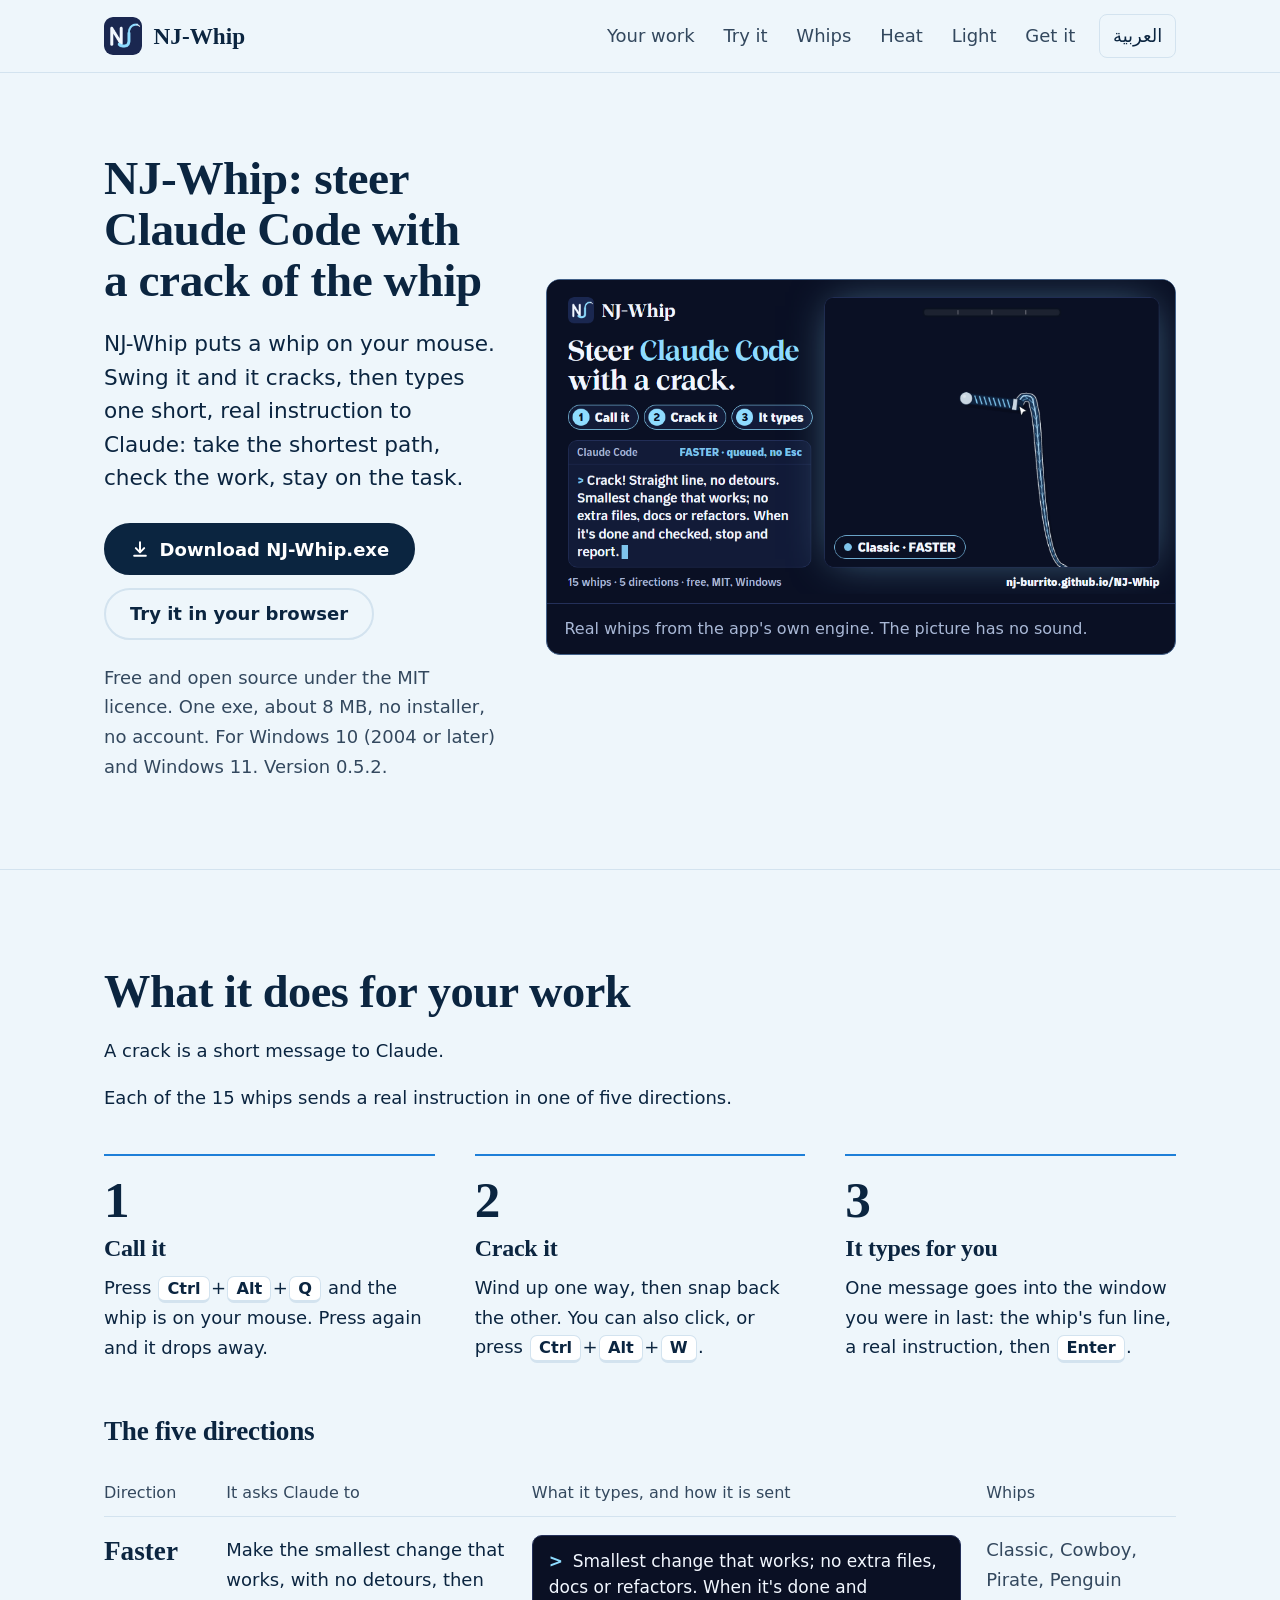
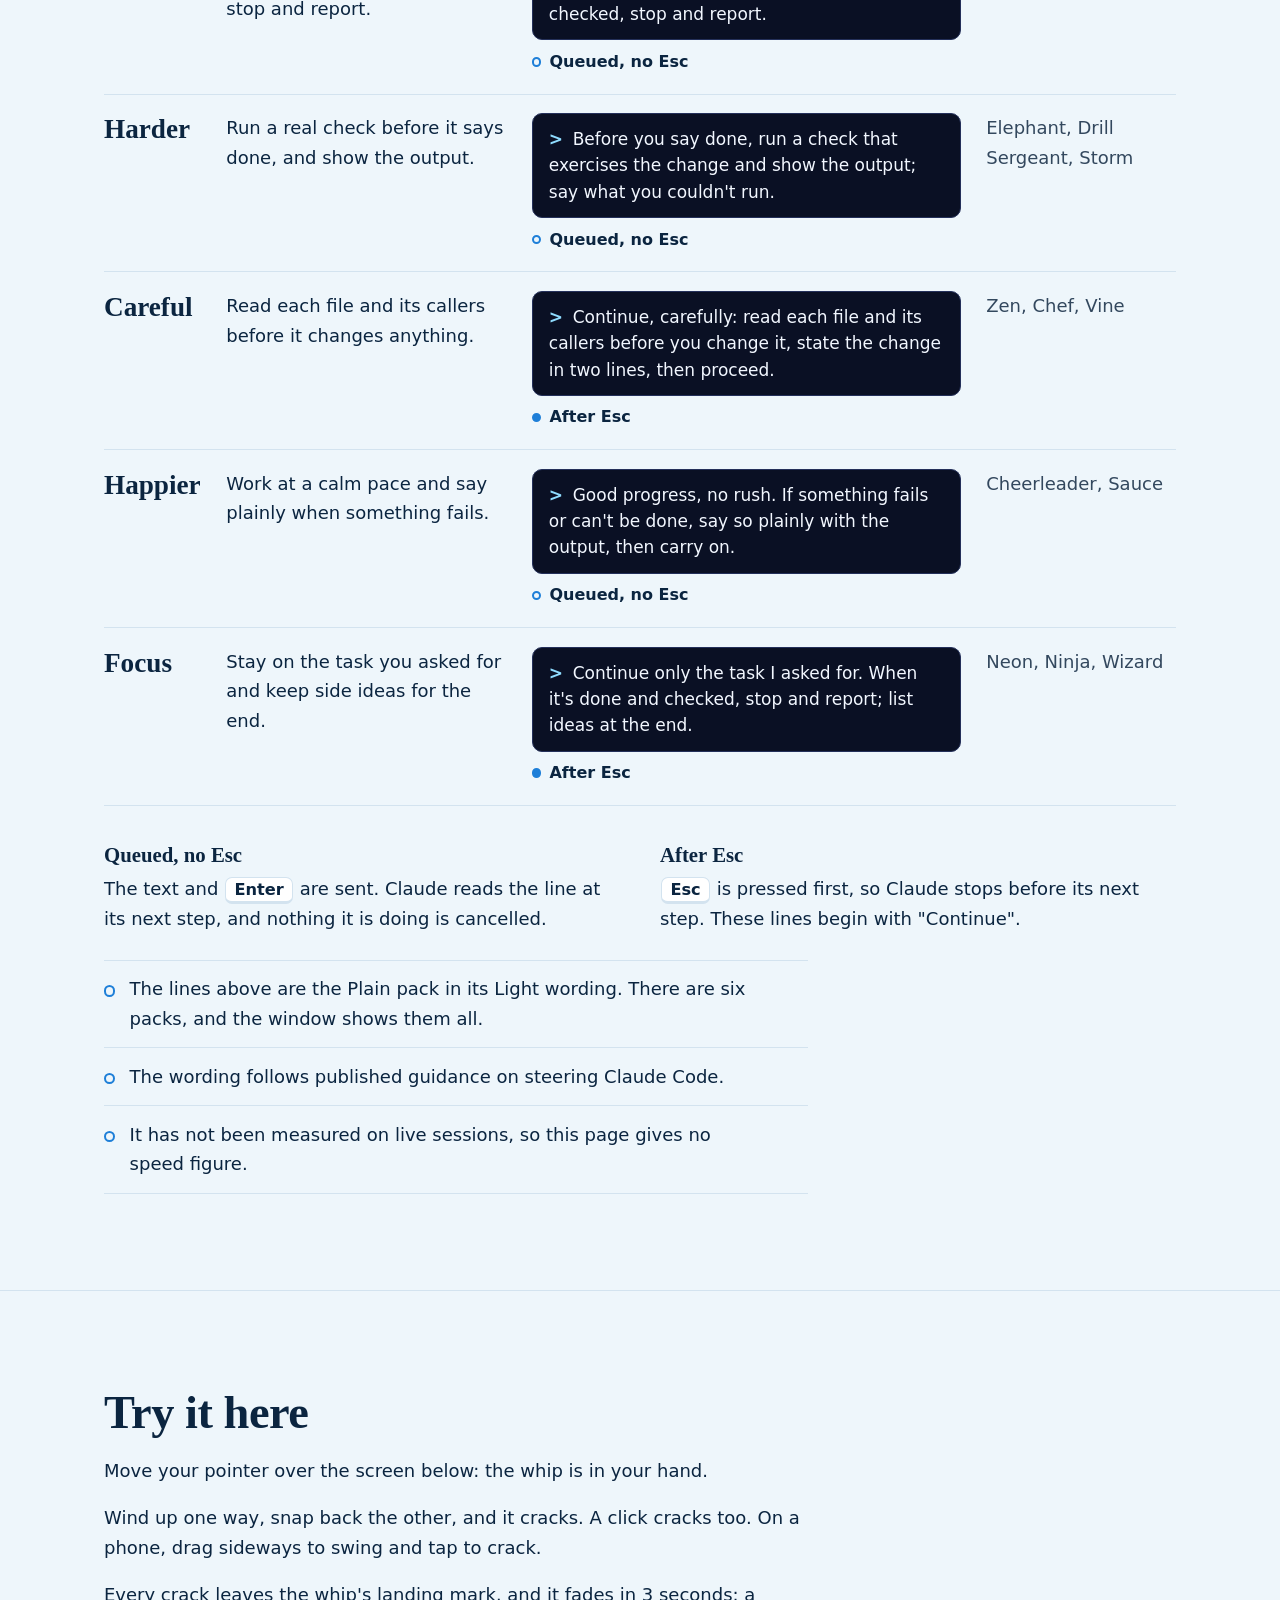
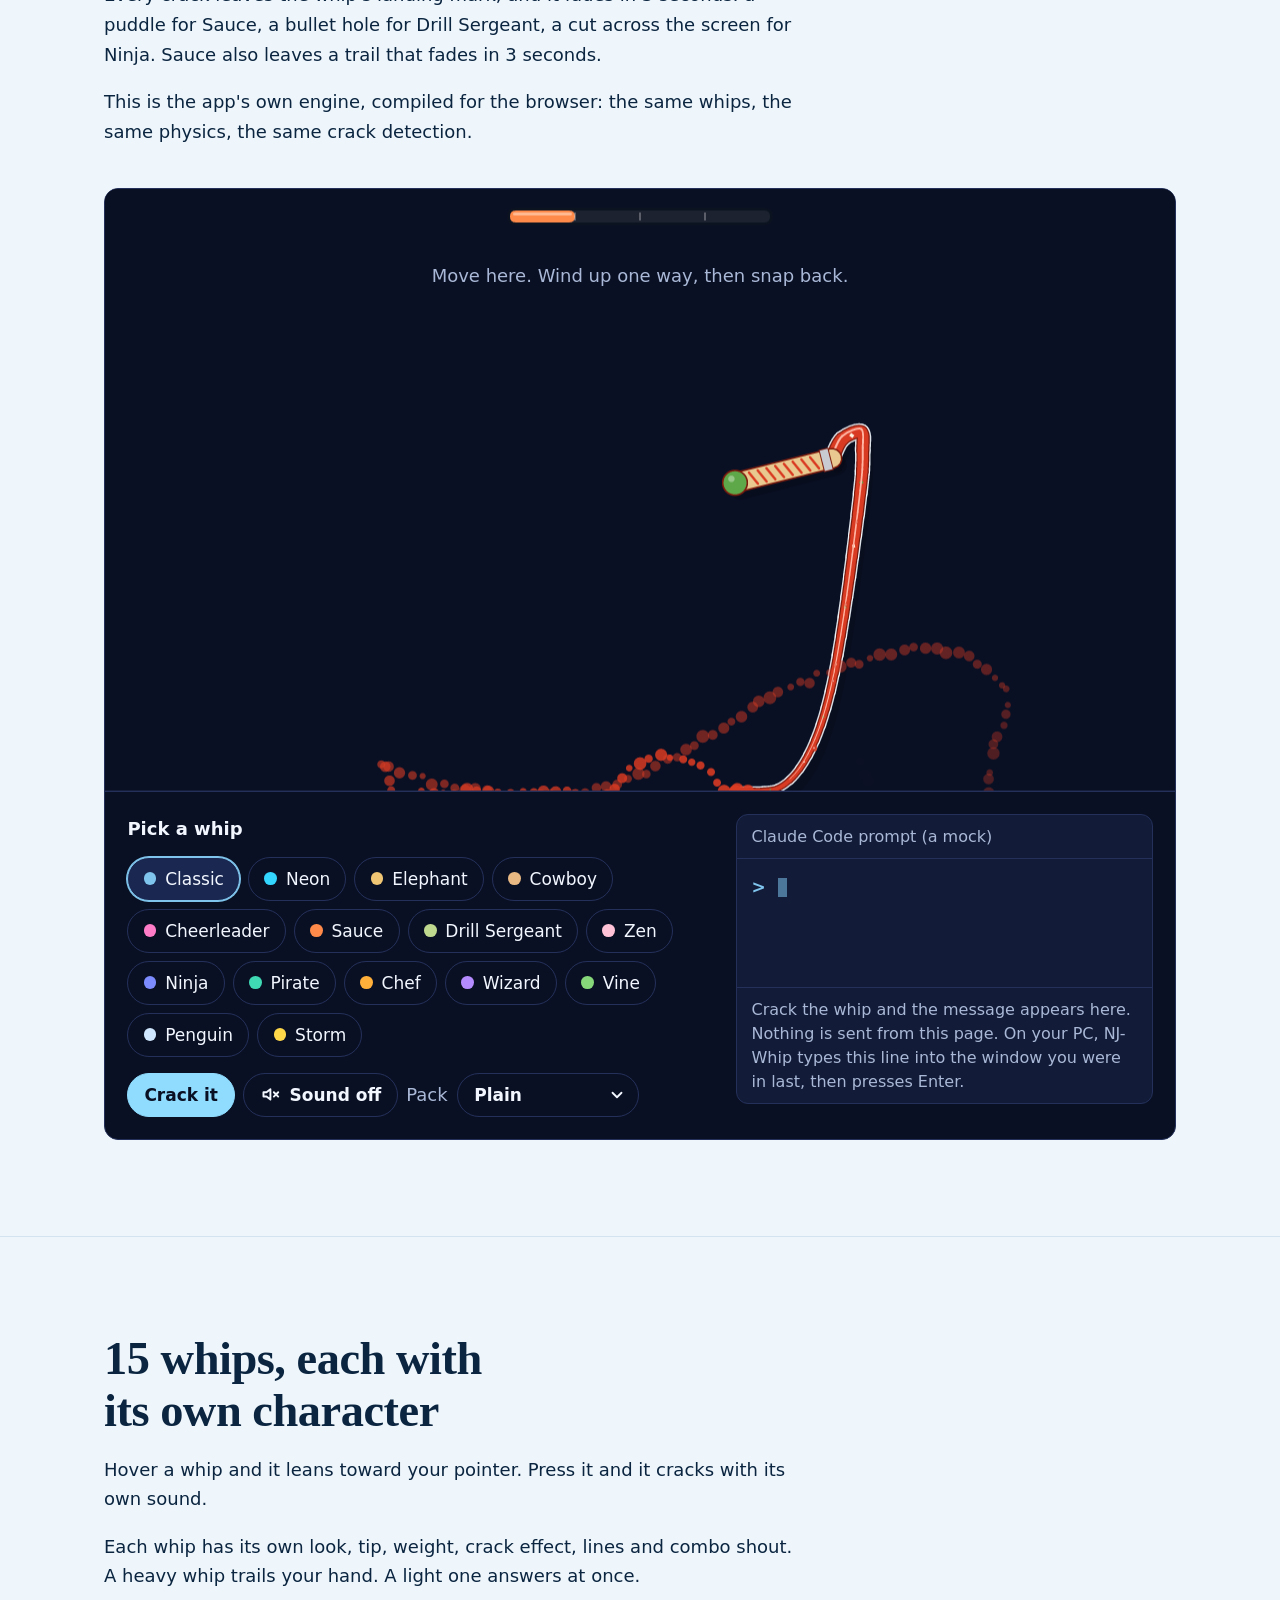
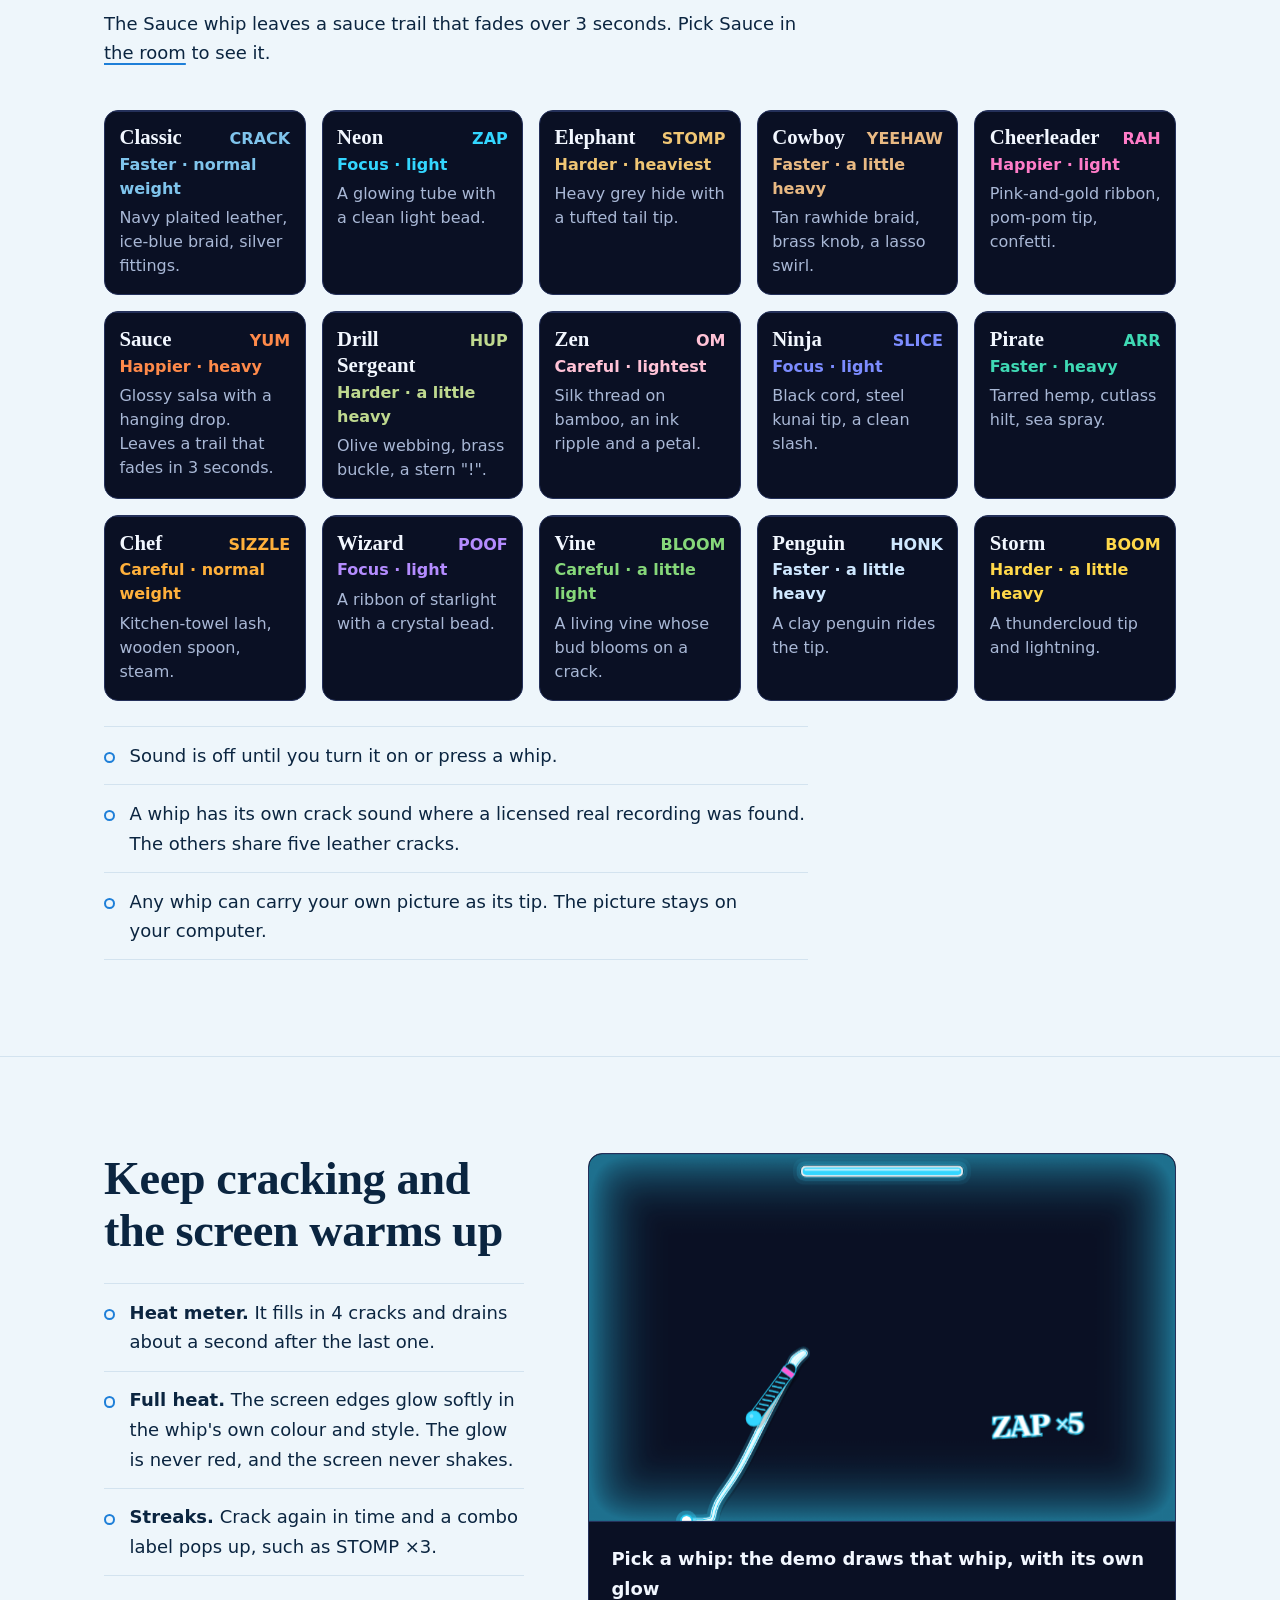
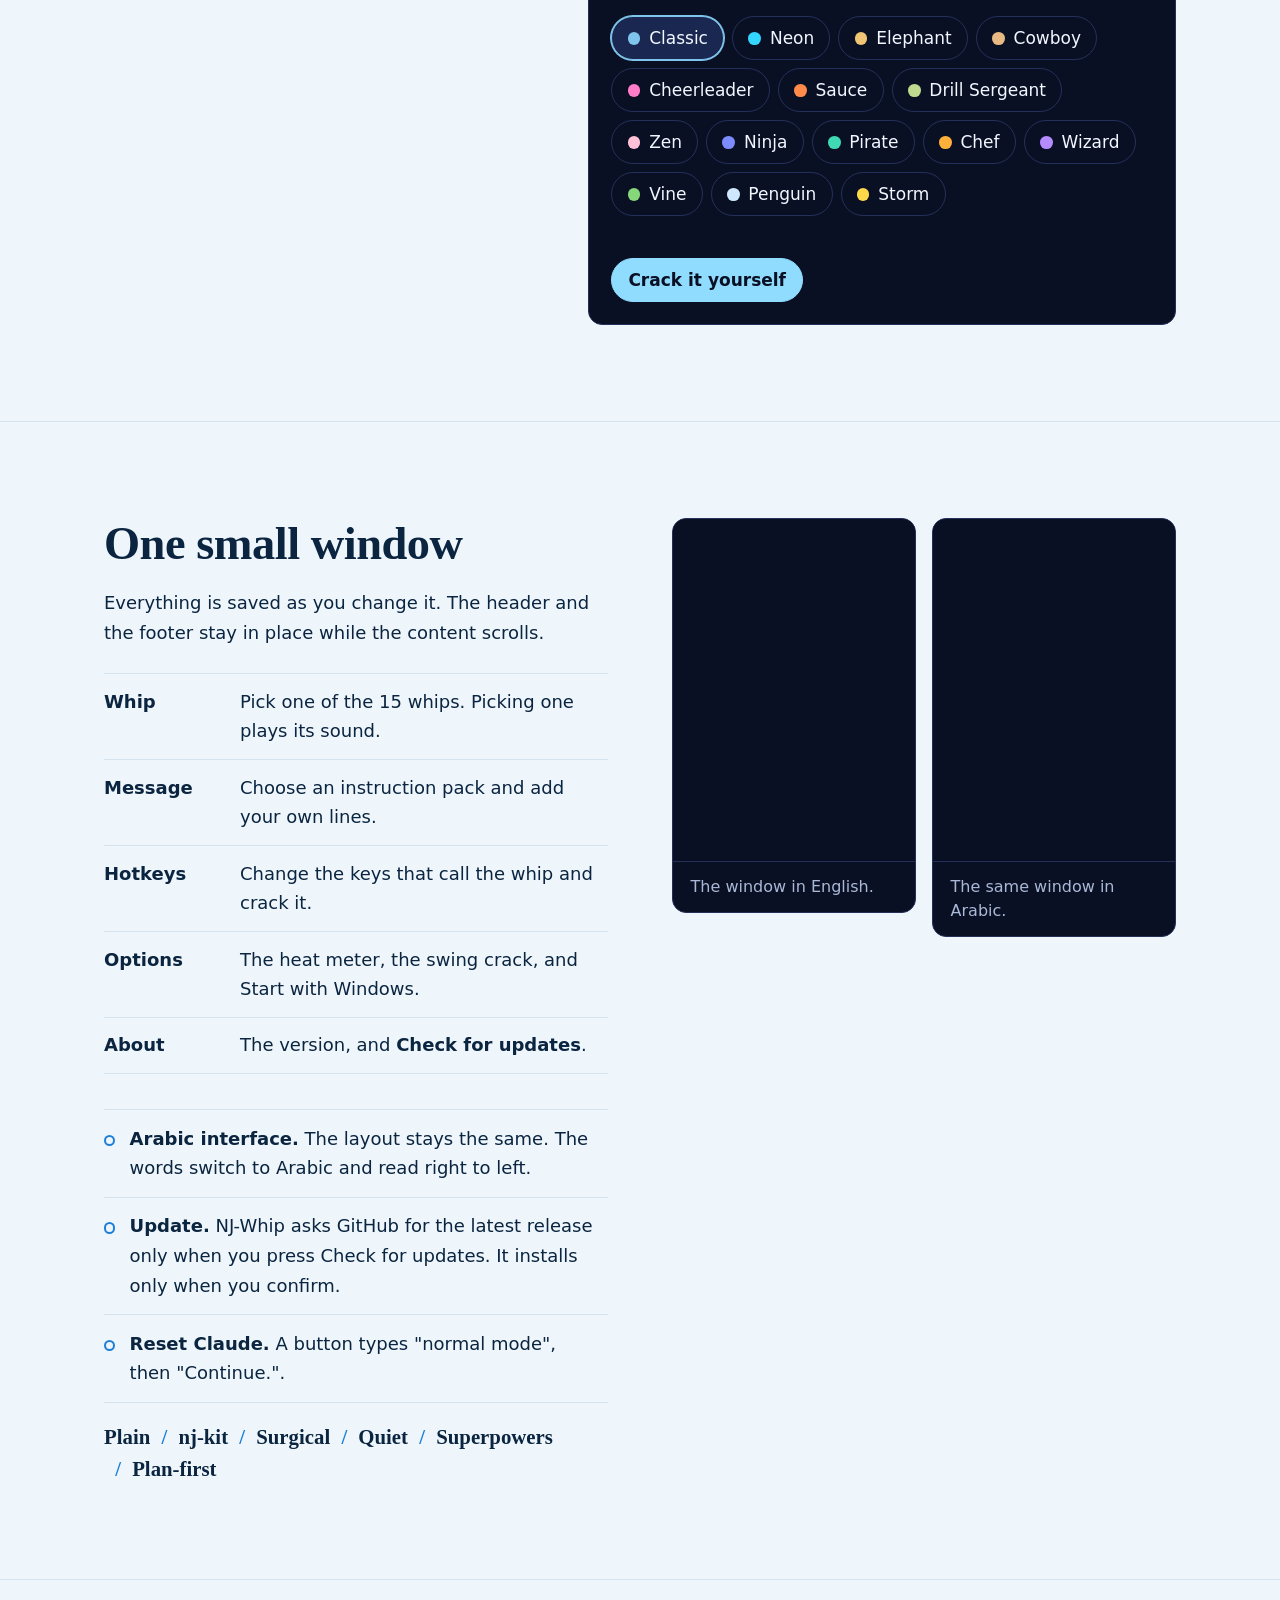
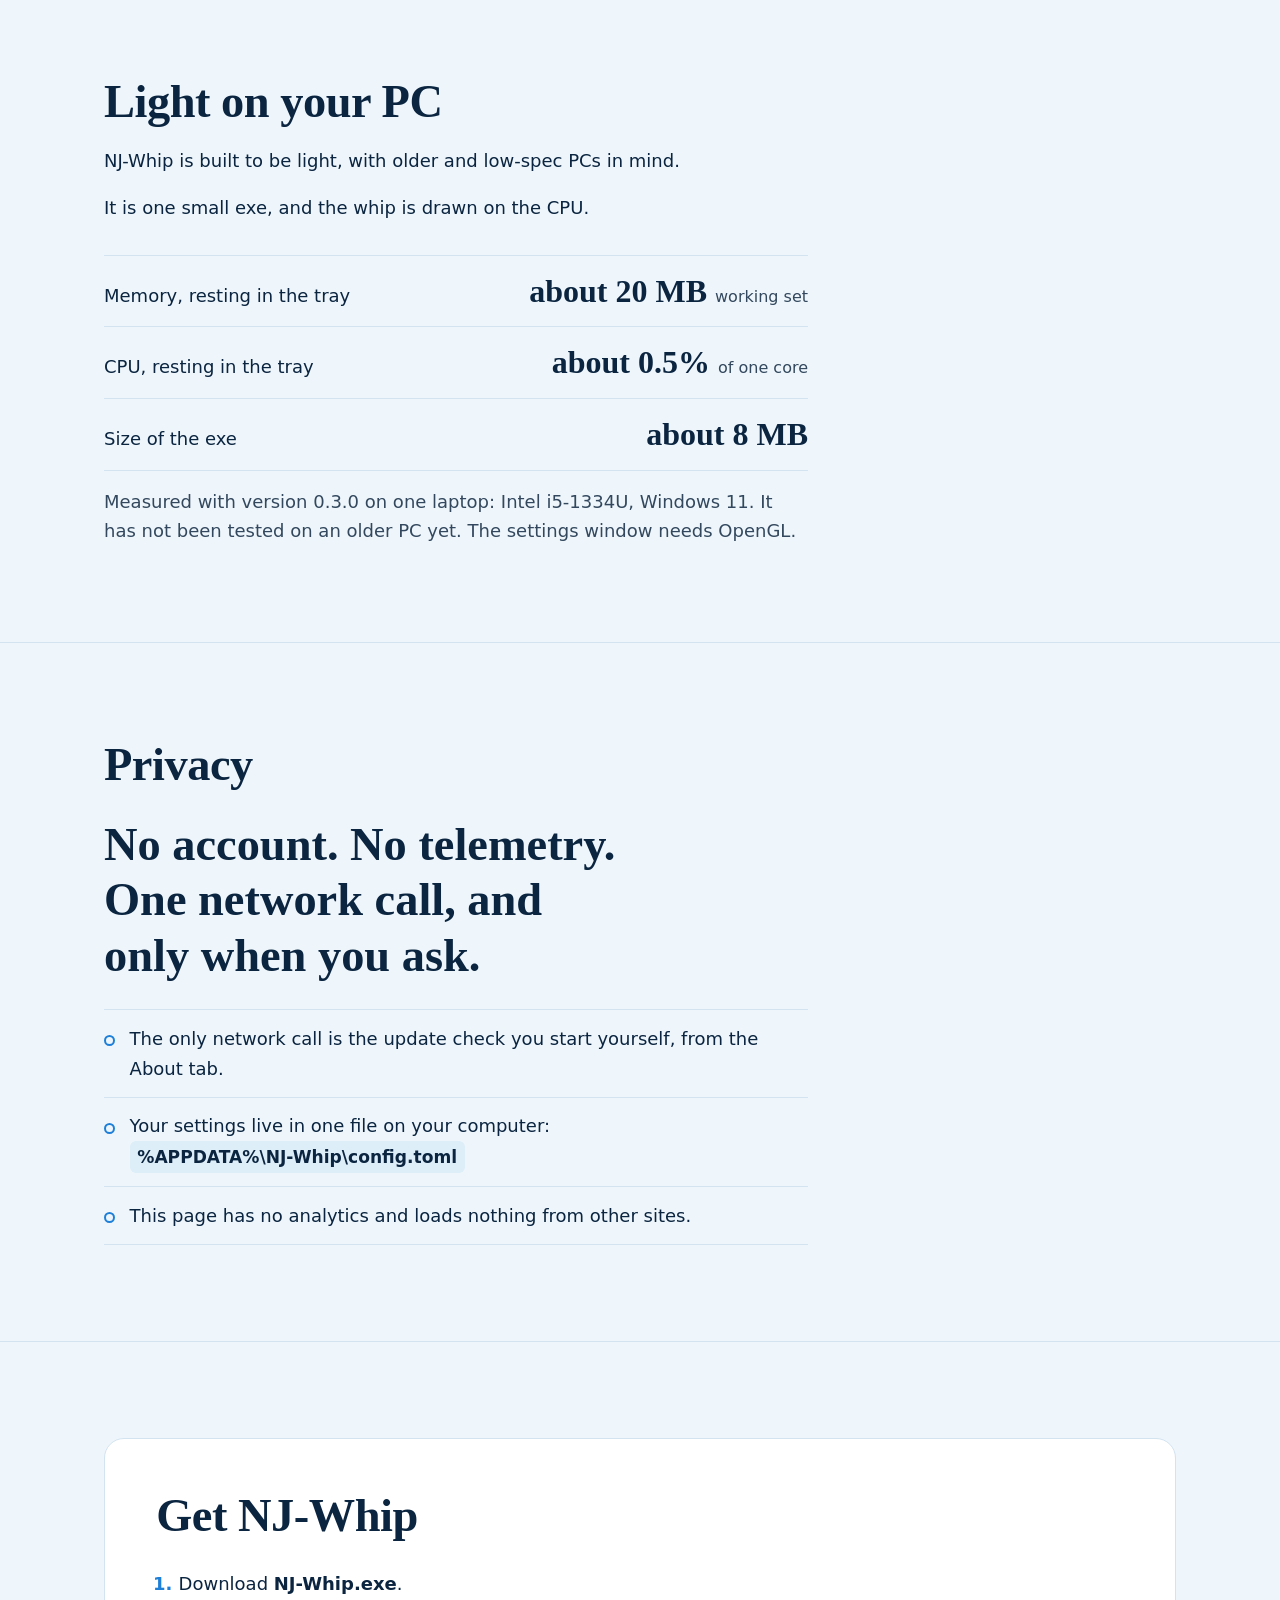
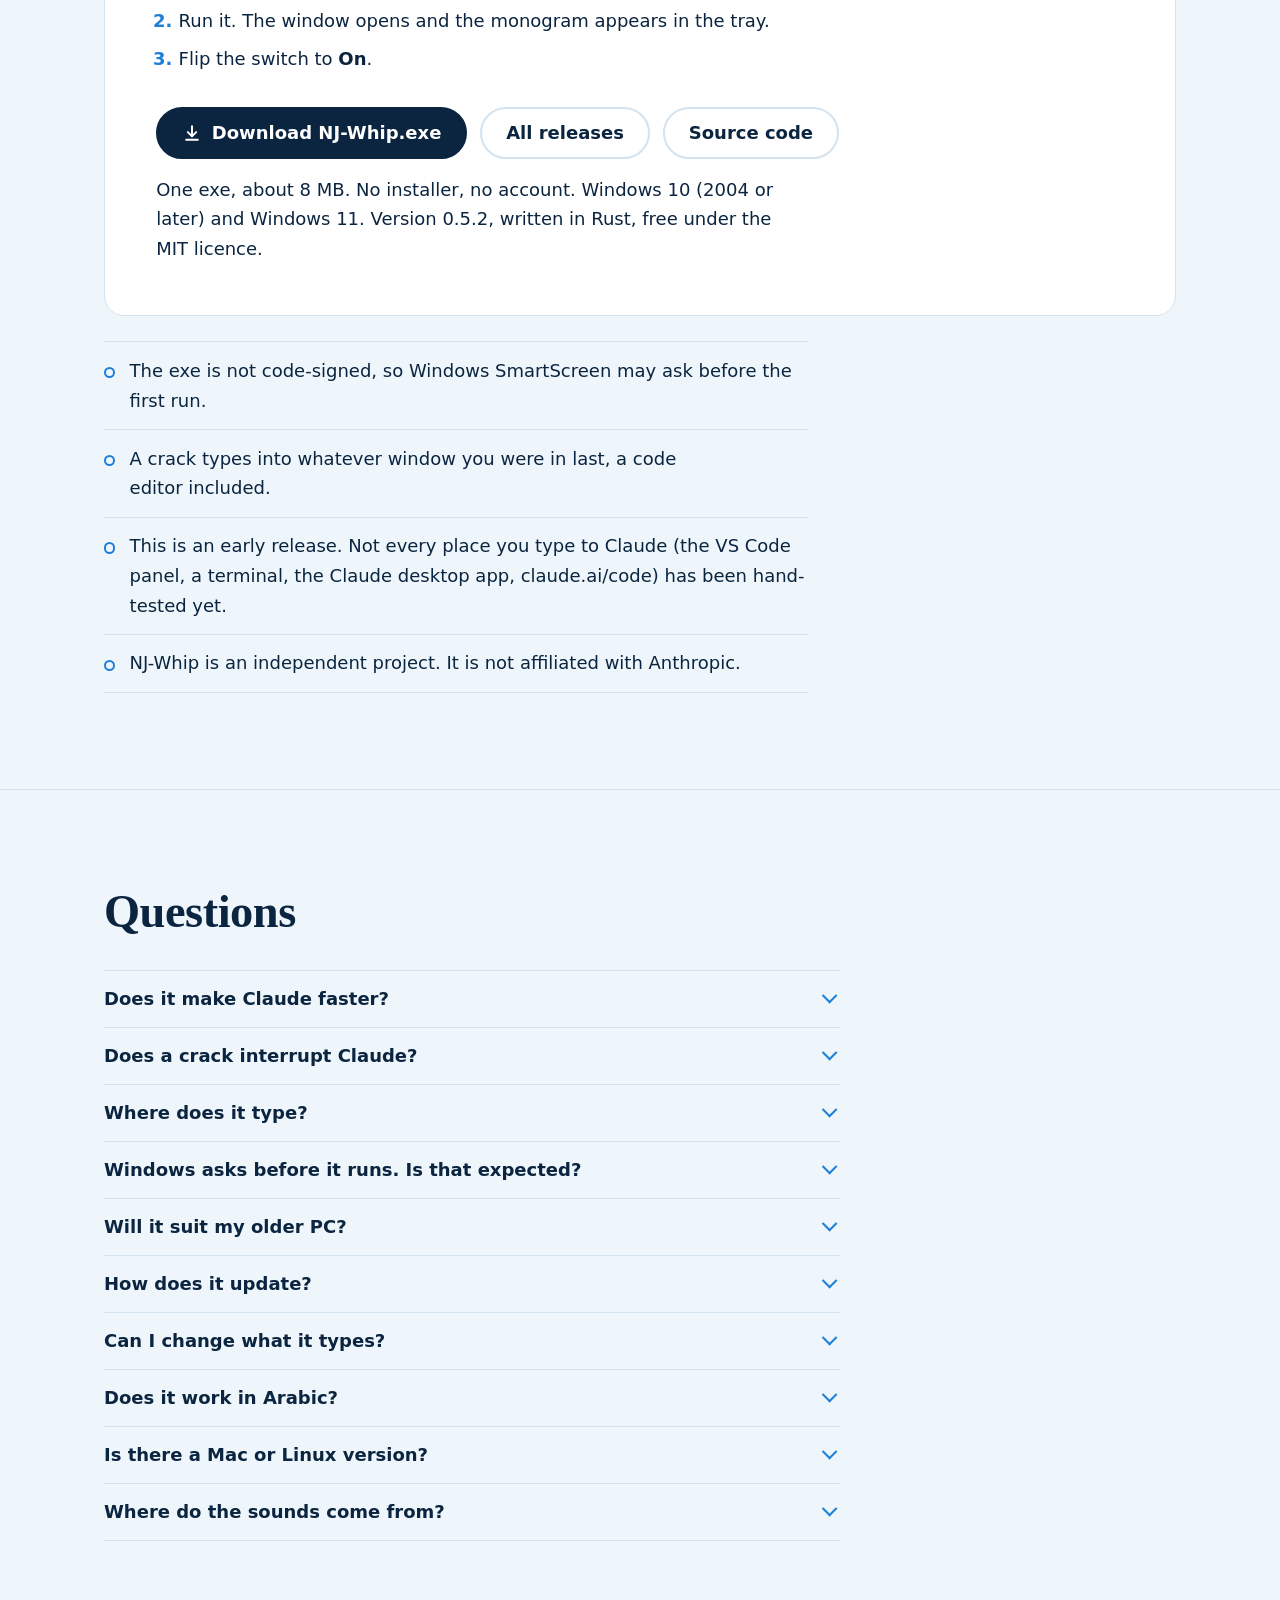
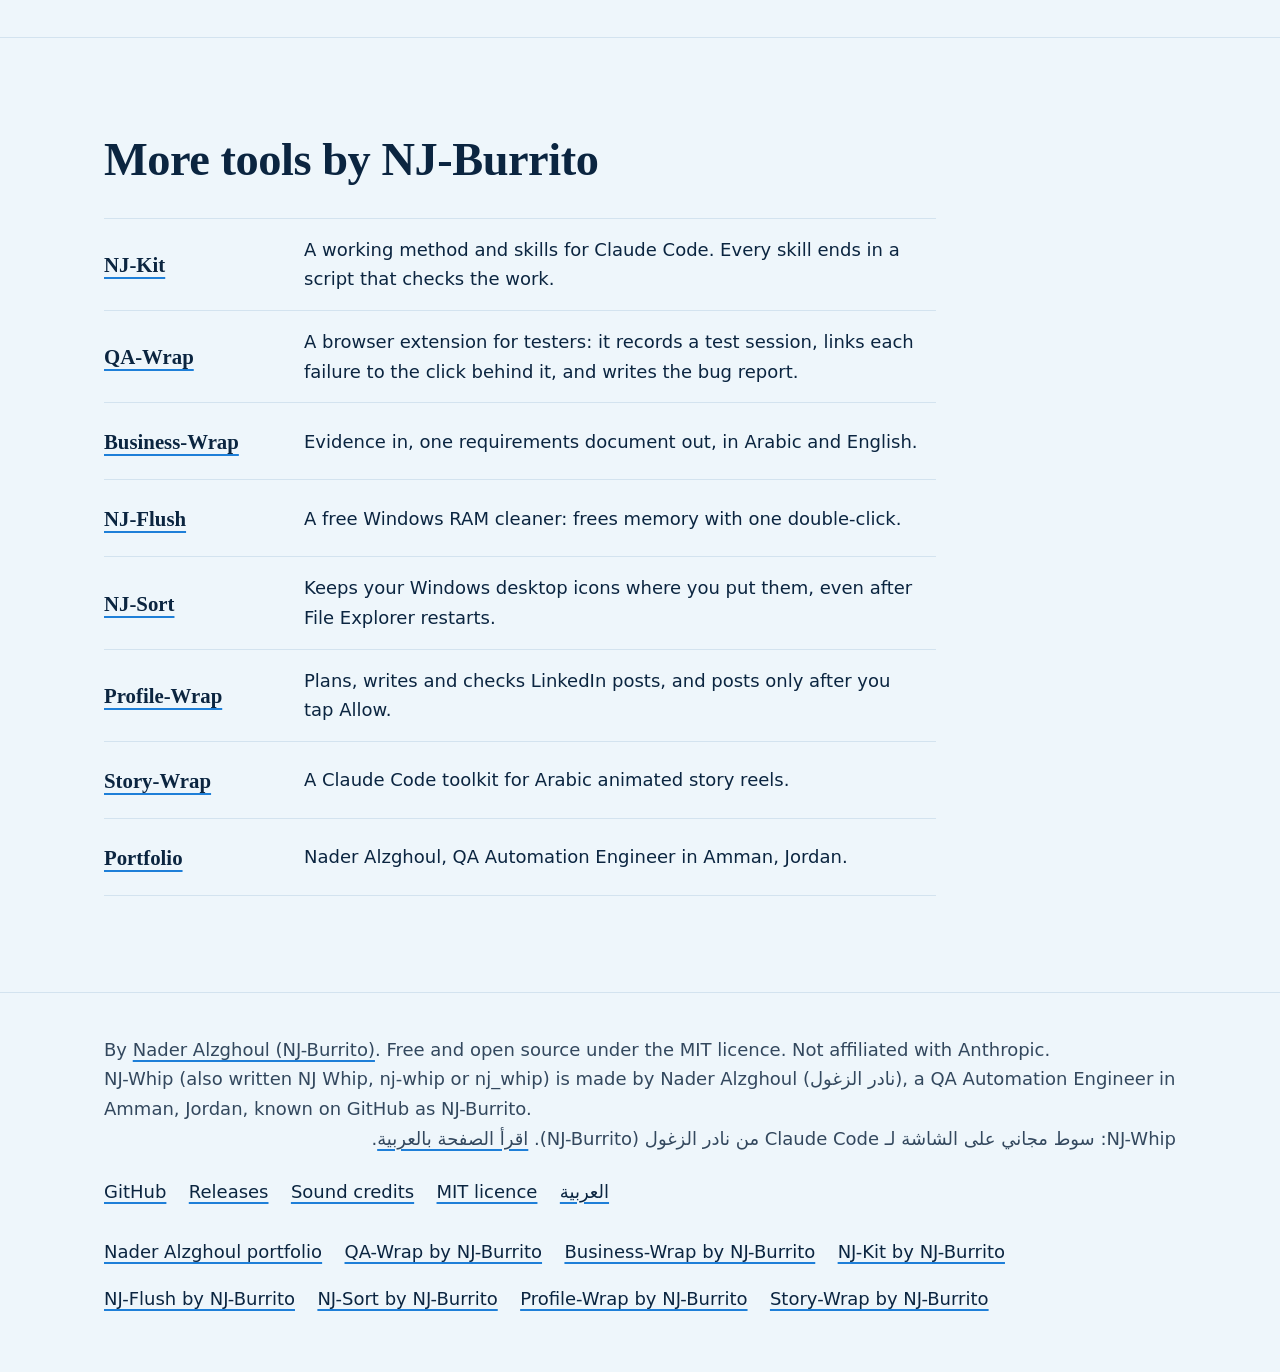
==== commit 4d310e00: "Design pass: hero recording as 175 KB video (GIFs cut to 0.76-1.0 MB), larger hero, flat frame, pill" ====
--- a/docs/index.html
+++ b/docs/index.html
@@ -83,10 +83,11 @@
       <p class="fine">Free and open source under the MIT licence. One exe, about 8 MB, no installer, no account. For Windows 10 (2004 or later) and Windows 11. Version 0.5.2.</p>
     </div>
     <figure class="screen">
-      <picture>
-        <source srcset="assets/hero-still.png" media="(prefers-reduced-motion: reduce)">
+      <video class="reel" autoplay muted loop playsinline preload="metadata" poster="assets/hero-still.png" width="960" height="480" role="img" aria-label="NJ-Whip in four beats. The whip appears on the mouse. A swing cracks it. The instruction lands in a Claude Code prompt: smallest change that works, then stop and report. Then the next whip.">
+        <source src="assets/hero.mp4" type="video/mp4">
         <img src="assets/hero.gif" alt="NJ-Whip in four beats. The whip appears on the mouse. A swing cracks it. The instruction lands in a Claude Code prompt: smallest change that works, then stop and report. Then the next whip." width="960" height="480">
-      </picture>
+      </video>
+      <img class="still" src="assets/hero-still.png" alt="NJ-Whip in four beats. The whip appears on the mouse. A swing cracks it. The instruction lands in a Claude Code prompt: smallest change that works, then stop and report. Then the next whip." width="960" height="480">
       <figcaption>Real whips from the app's own engine. The picture has no sound.</figcaption>
     </figure>
   </div>
--- a/docs/assets/site.css
+++ b/docs/assets/site.css
@@ -90,7 +90,7 @@
 /* hero */
 .hero{padding-block:clamp(2.5rem,7vw,5rem) clamp(3rem,7vw,5.5rem)}
 .hero .wrap{display:grid;gap:clamp(2rem,4vw,3rem);align-items:center}
-@media (min-width:64rem){.hero .wrap{grid-template-columns:minmax(0,6fr) minmax(0,7fr)}}
+@media (min-width:64rem){.hero .wrap{grid-template-columns:minmax(0,5fr) minmax(0,8fr)}}
 .hero h1{font-size:clamp(2.4rem,3.7vw,3.3rem)}
 .lede{margin-top:1.3rem;font-size:clamp(1.2rem,2vw,1.35rem);line-height:1.55;max-width:34rem}
 html[lang=ar] .lede{line-height:1.85}
@@ -99,7 +99,11 @@
 /* screens: pictures of the app, always Polar Night */
 .screen{margin:0;background:var(--night);color:var(--night-ink);border:1px solid var(--night-line);border-radius:var(--r);overflow:hidden}
 .screen>img,.screen picture img{width:100%}
-.hero .screen{box-shadow:0 0 0 1px rgba(143,220,255,.12),0 24px 70px -28px rgba(143,220,255,.5)}
+/* the hero picture is a recording of the app: a video that plays by itself (a fraction of the old GIF's weight), a still frame under reduced motion */
+.hero .screen{border-color:color-mix(in srgb,var(--night-accent) 28%,var(--night-line))}
+.hero .screen .reel{width:100%;height:auto;aspect-ratio:2/1;background:var(--night)}
+.hero .screen .still{display:none}
+@media (prefers-reduced-motion:reduce){.hero .screen .reel{display:none}.hero .screen .still{display:block}}
 figcaption{padding:.8rem 1.1rem;font-size:1rem;line-height:1.5;color:var(--night-muted);border-top:1px solid var(--night-line)}
 html[lang=ar] figcaption{line-height:1.8}
 
@@ -155,7 +159,7 @@
 .line{display:block;margin:0;padding:.75rem 1rem;background:var(--night);color:var(--night-ink);border:1px solid var(--night-line);border-radius:10px;font-size:1.0625rem;line-height:1.55;text-align:left;direction:ltr;unicode-bidi:isolate}
 .line::before{content:">";margin-right:.6rem;color:var(--night-accent);font-weight:900}
 .line::after{content:none}
-.how{display:inline-flex;align-items:center;gap:.45rem;margin-top:.55rem;padding:.15rem .7rem;border:1px solid var(--line);border-radius:999px;font-size:1rem;line-height:1.5;white-space:nowrap}
+.how{display:inline-flex;align-items:center;gap:.5rem;margin-top:.6rem;font-size:1rem;line-height:1.5;font-weight:900;white-space:nowrap}
 .how::before{content:"";width:.6rem;height:.6rem;border-radius:50%;border:2px solid var(--accent)}
 .how.esc::before{background:var(--accent)}
 .sent{margin:2.2rem 0 0;display:grid;gap:1.4rem}
@@ -266,8 +270,8 @@
 .tabs div:last-child{border-bottom:1px solid var(--line)}
 .tabs dt{font-weight:900}
 .tabs dd{margin:0}
-.packs{list-style:none;margin:1.2rem 0 0;padding:0;display:flex;flex-wrap:wrap;gap:.5rem}
-.packs li{padding:.35rem .9rem;border:1px solid var(--line);border-radius:999px;background:var(--panel);font-weight:900}
+.packs{list-style:none;margin:1.2rem 0 0;padding:0;display:flex;flex-wrap:wrap;gap:.2rem 0;font-family:var(--display);font-weight:700;font-size:1.3rem;line-height:1.4}
+.packs li+li::before{content:"/";margin-inline:.7rem;color:var(--accent)}
 
 /* light on your PC: the measured numbers, in one place */
 .measure{width:100%;max-width:44rem;margin-top:2rem;border-collapse:collapse}
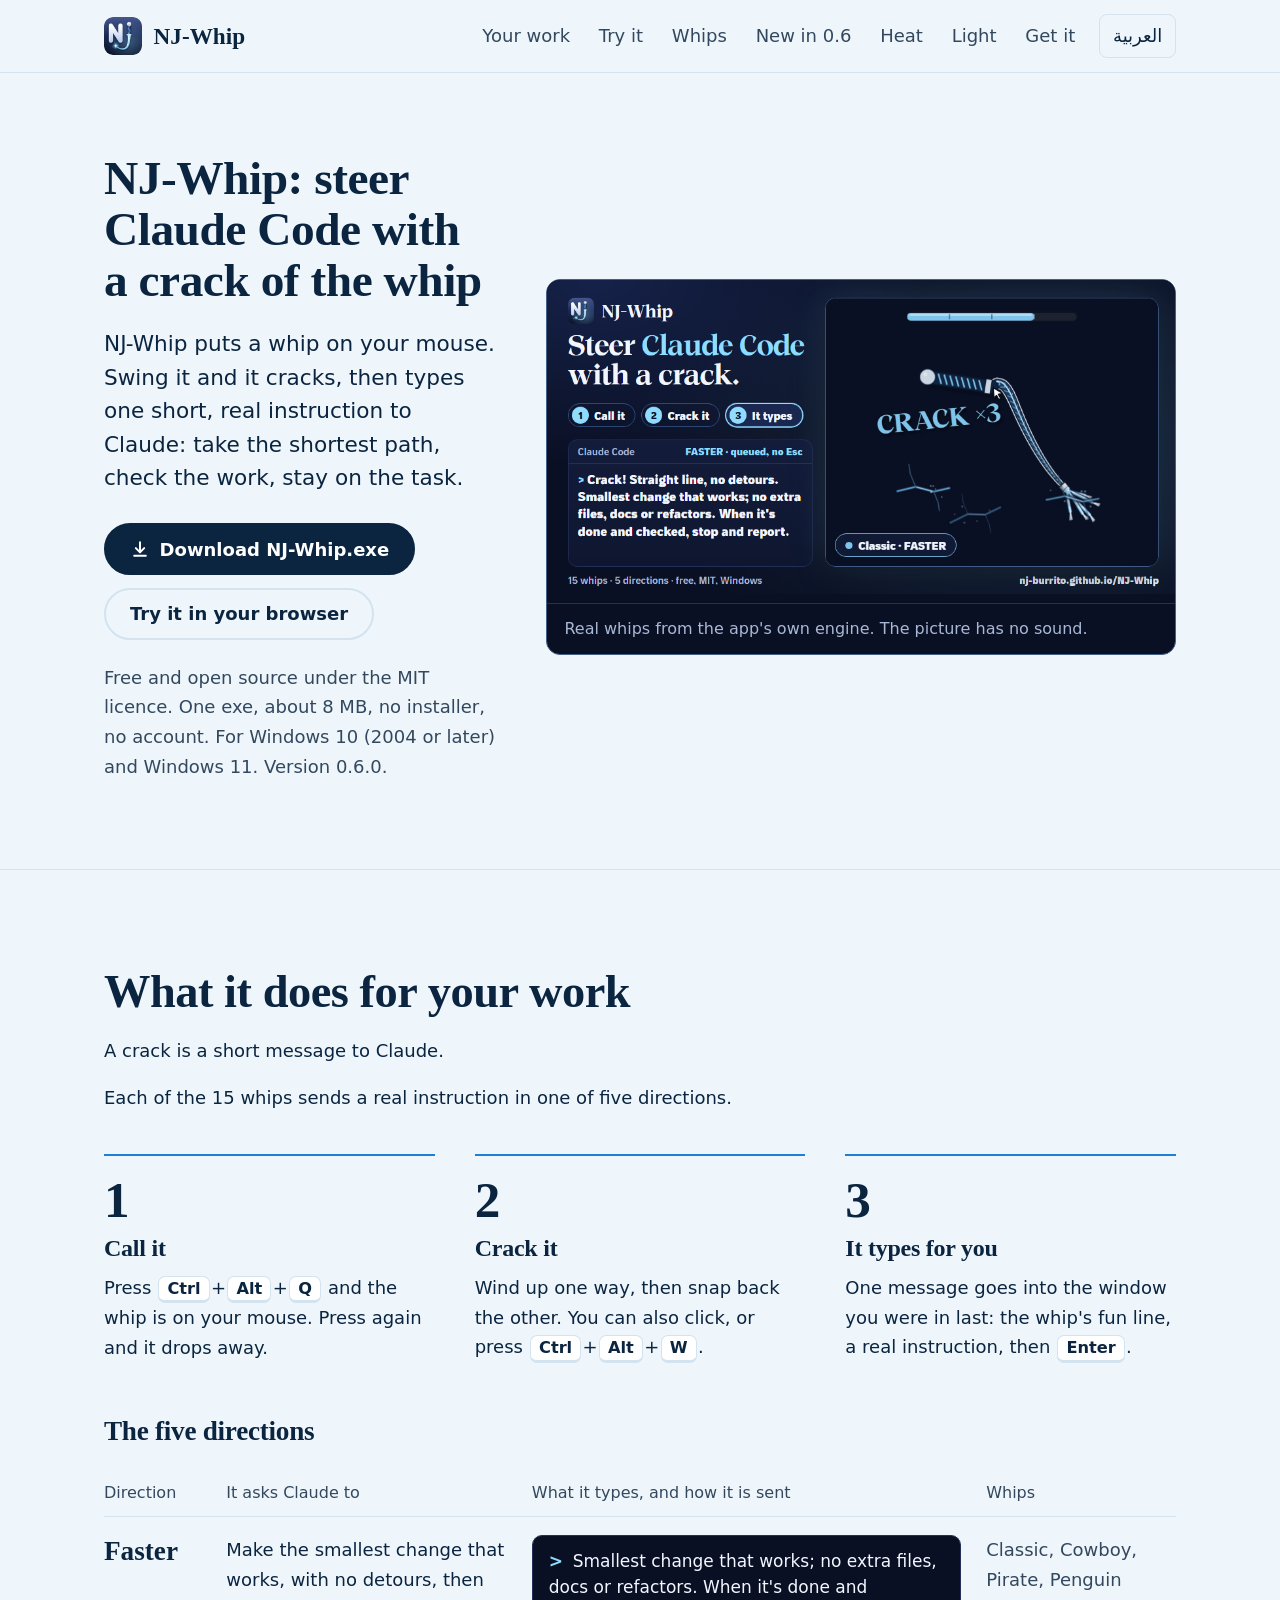
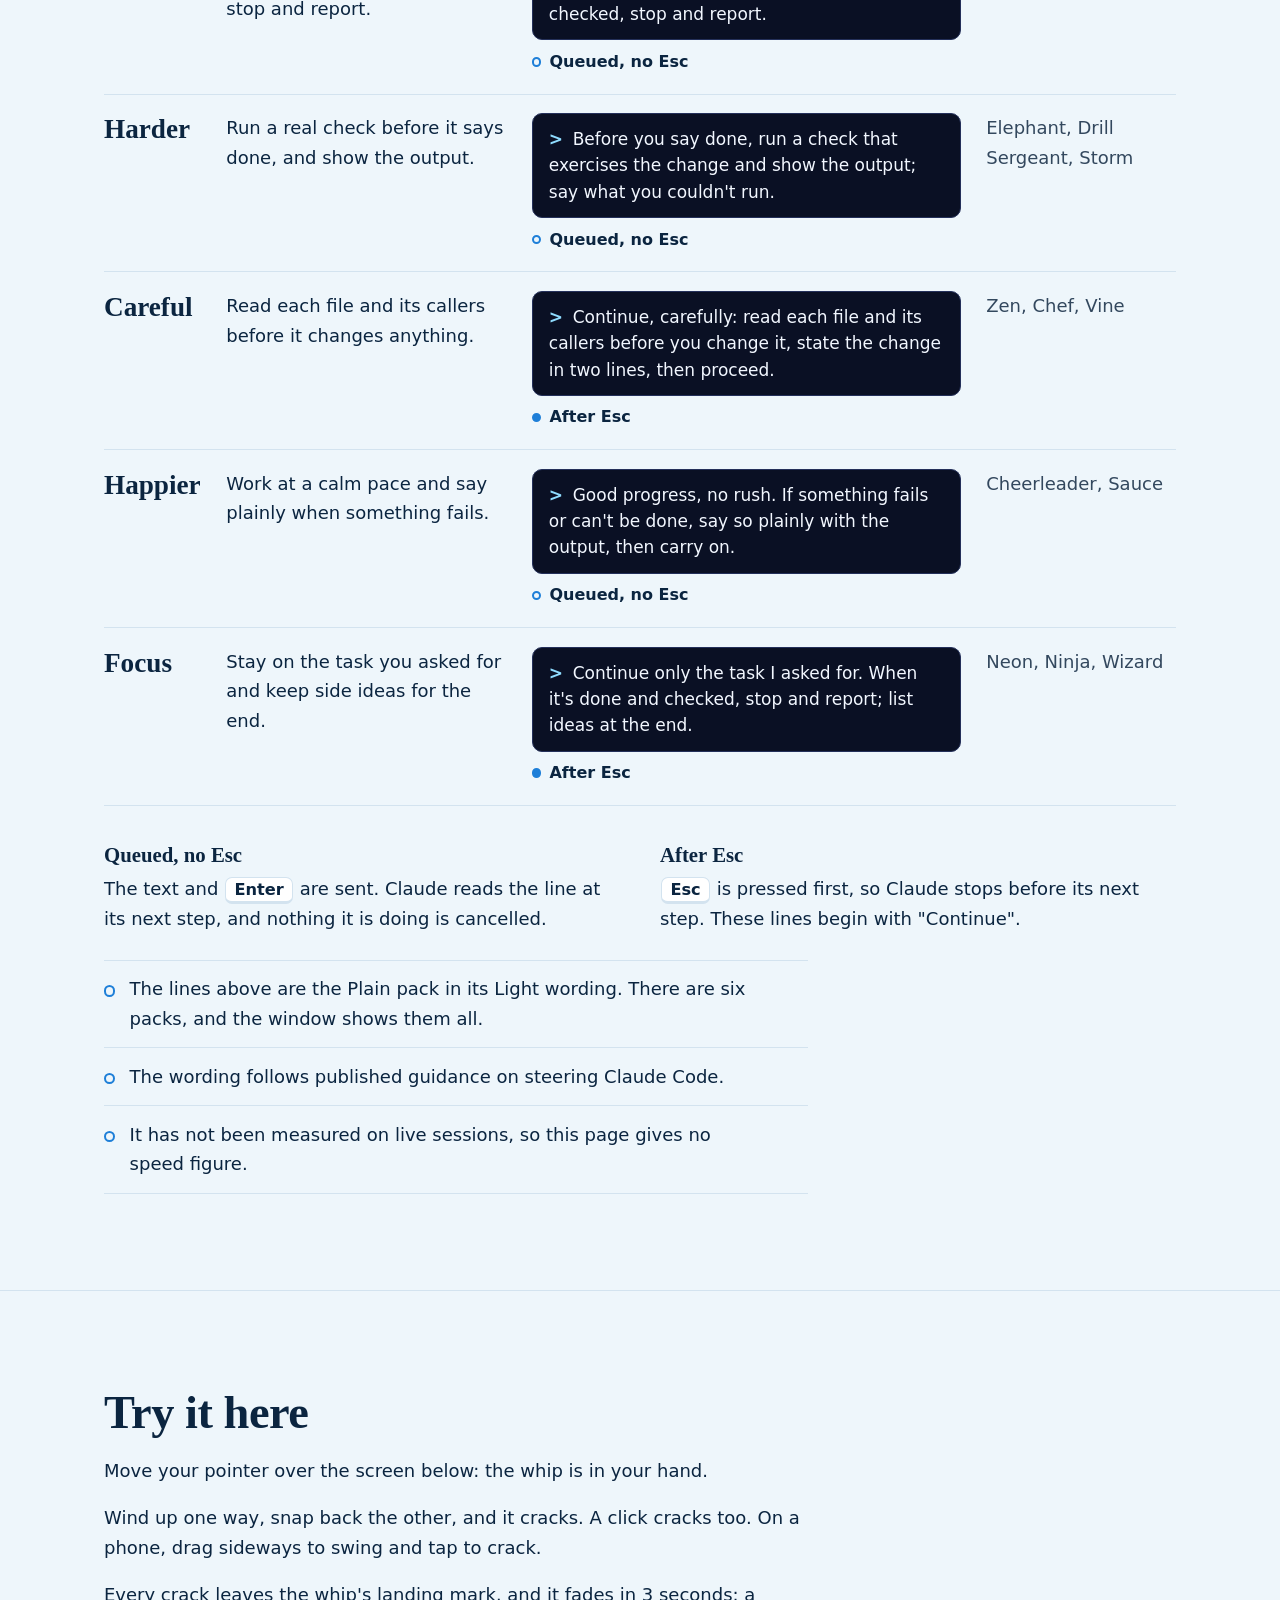
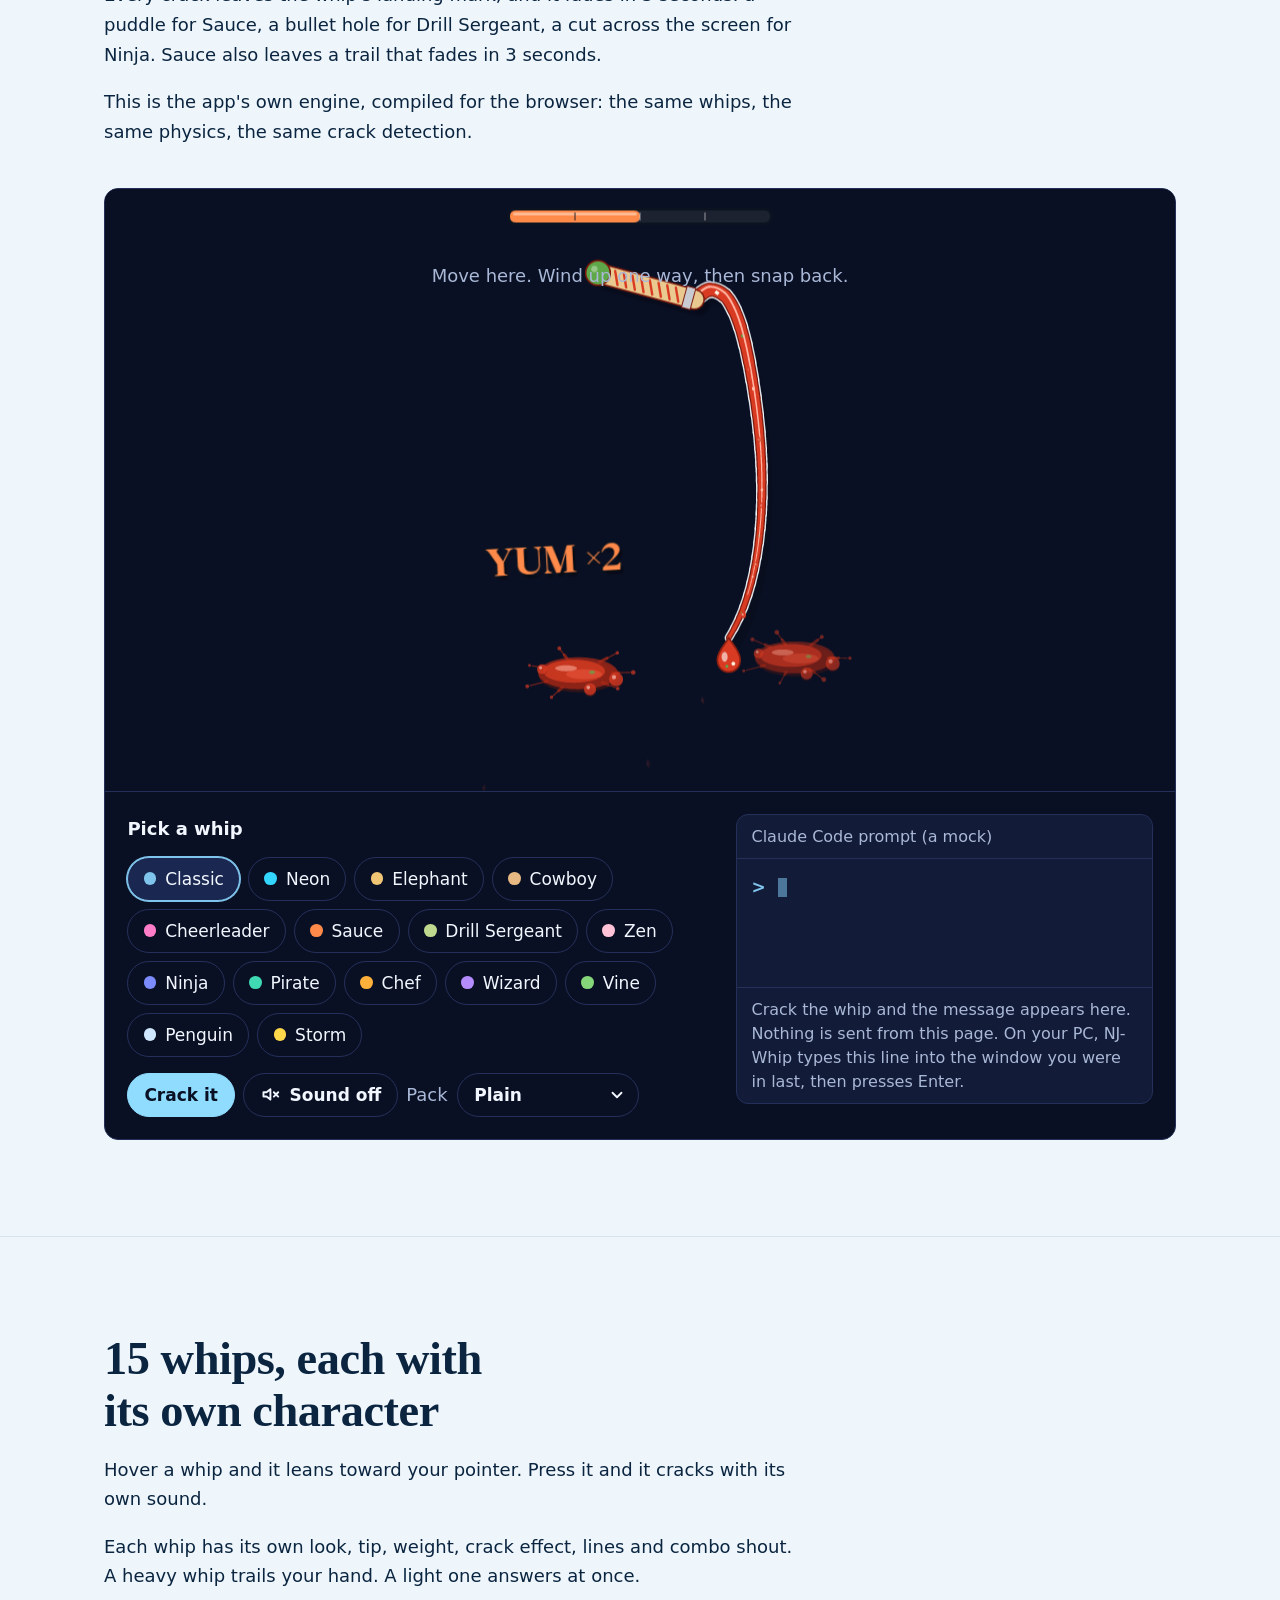
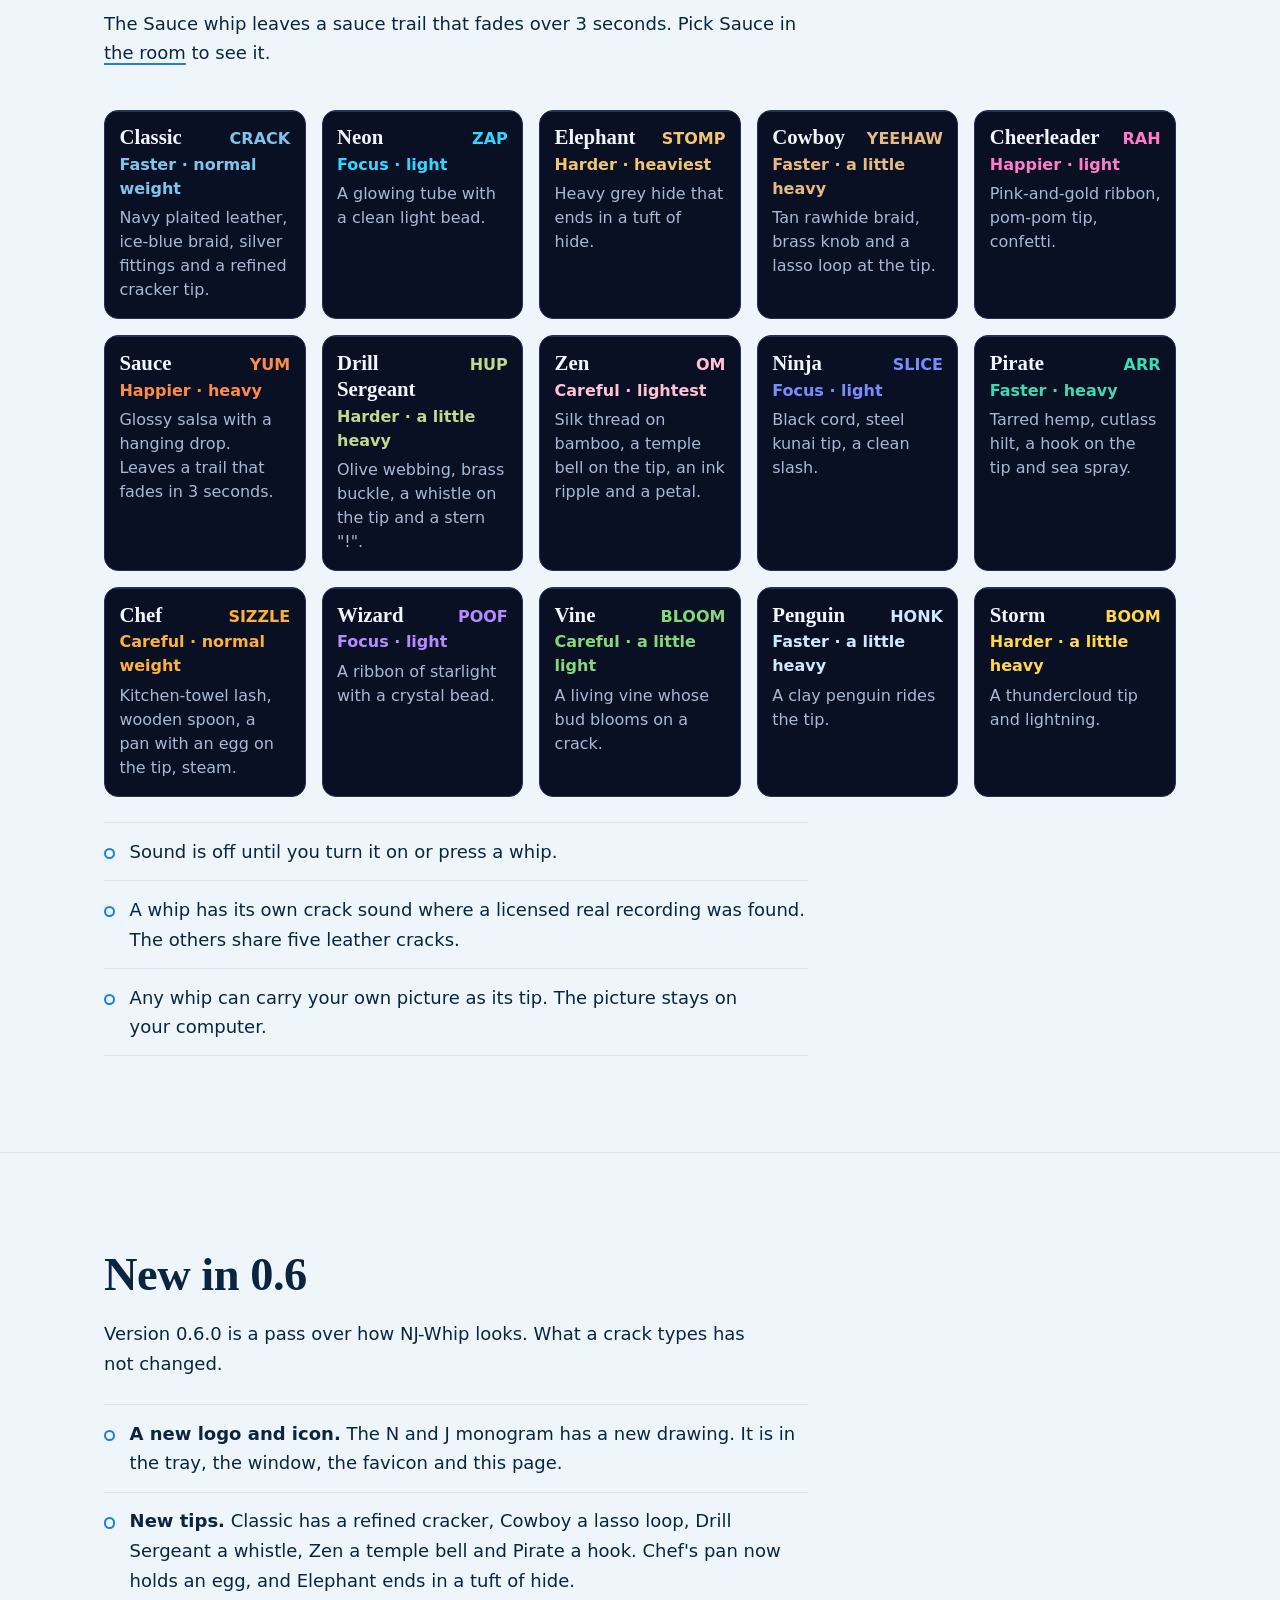
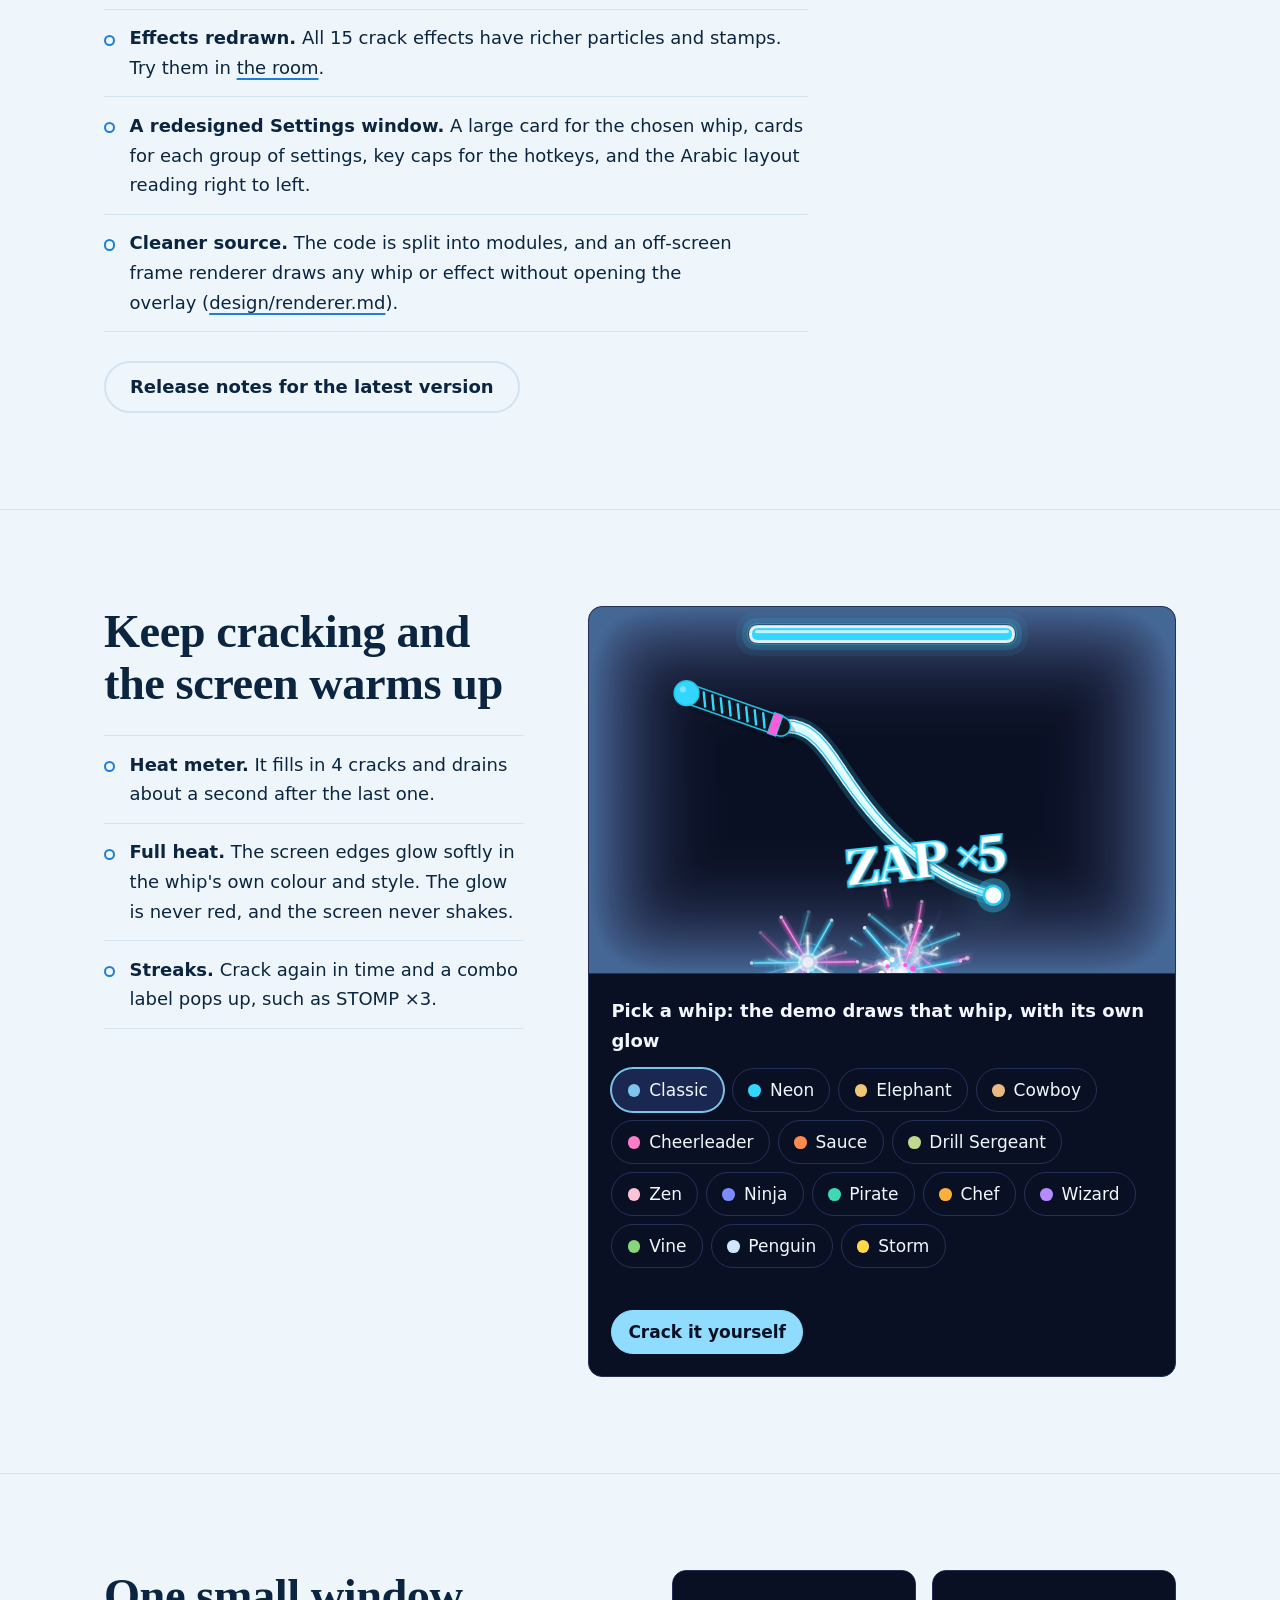
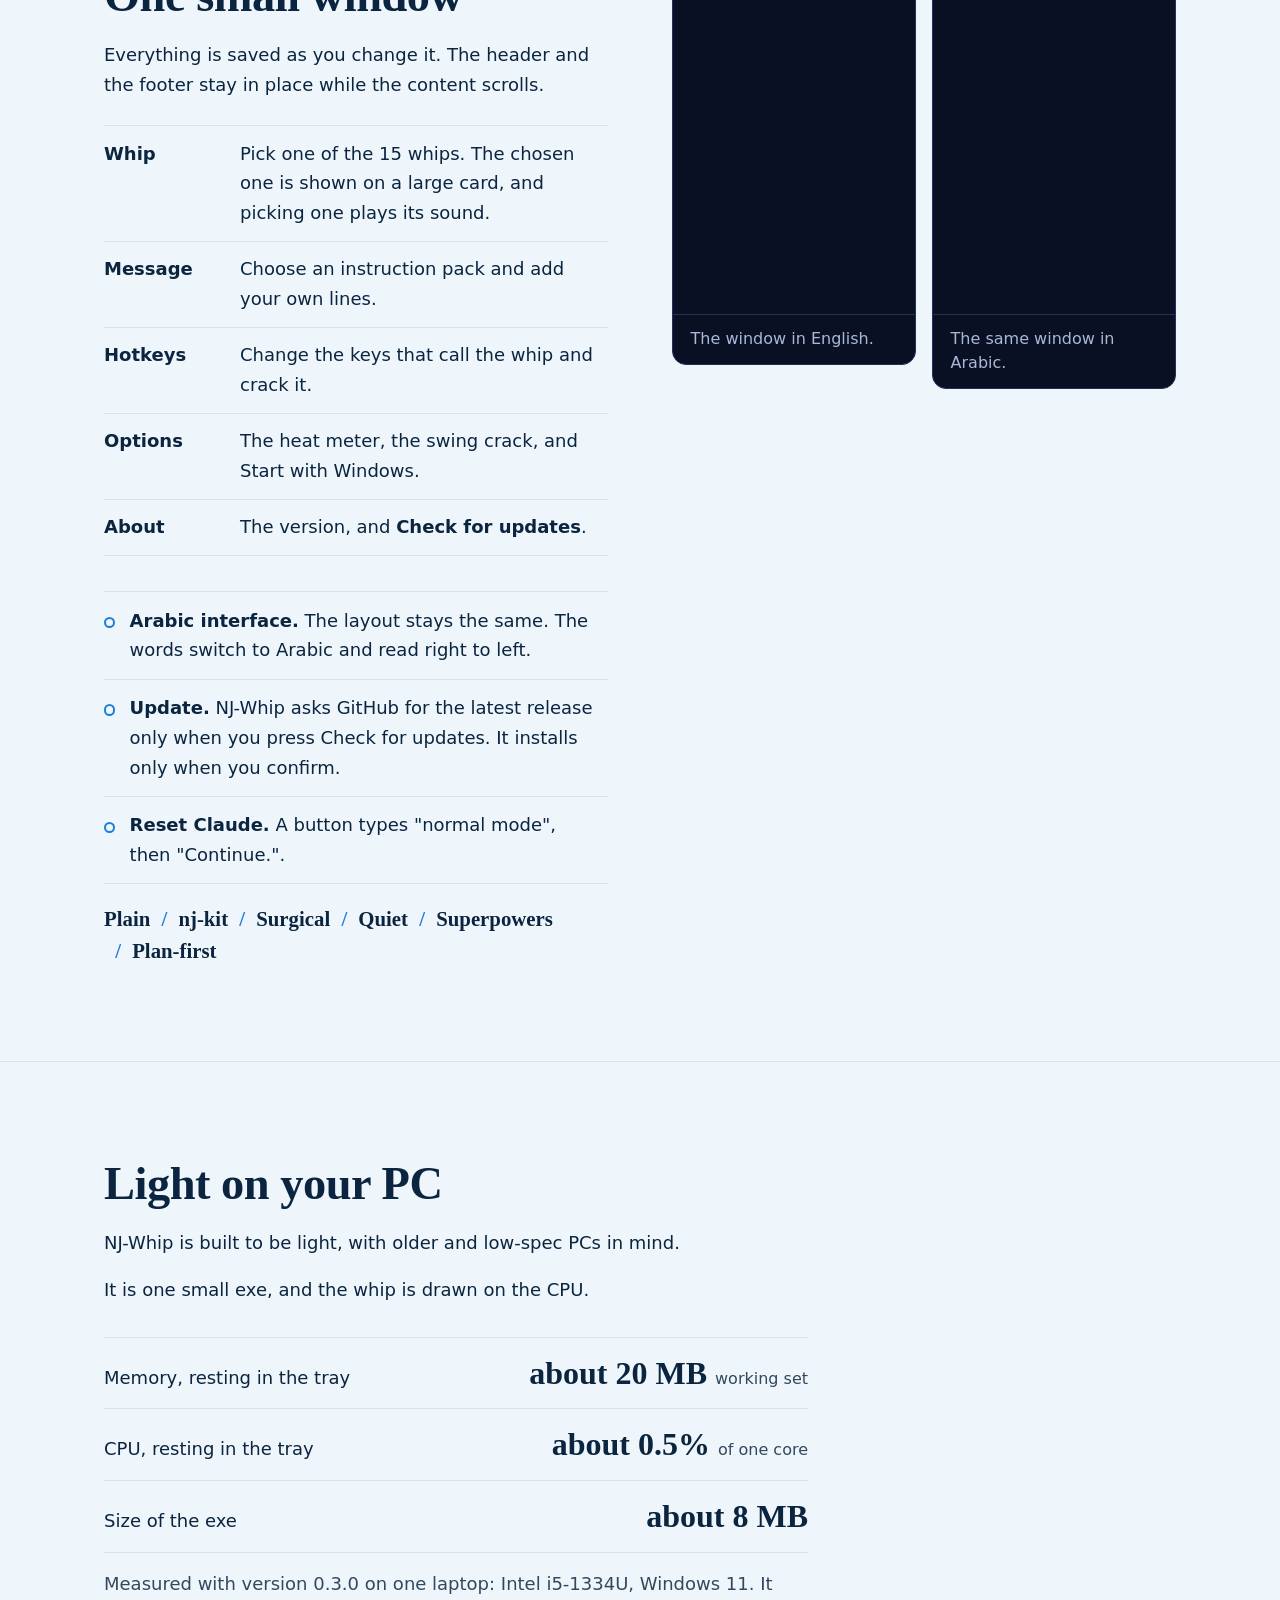
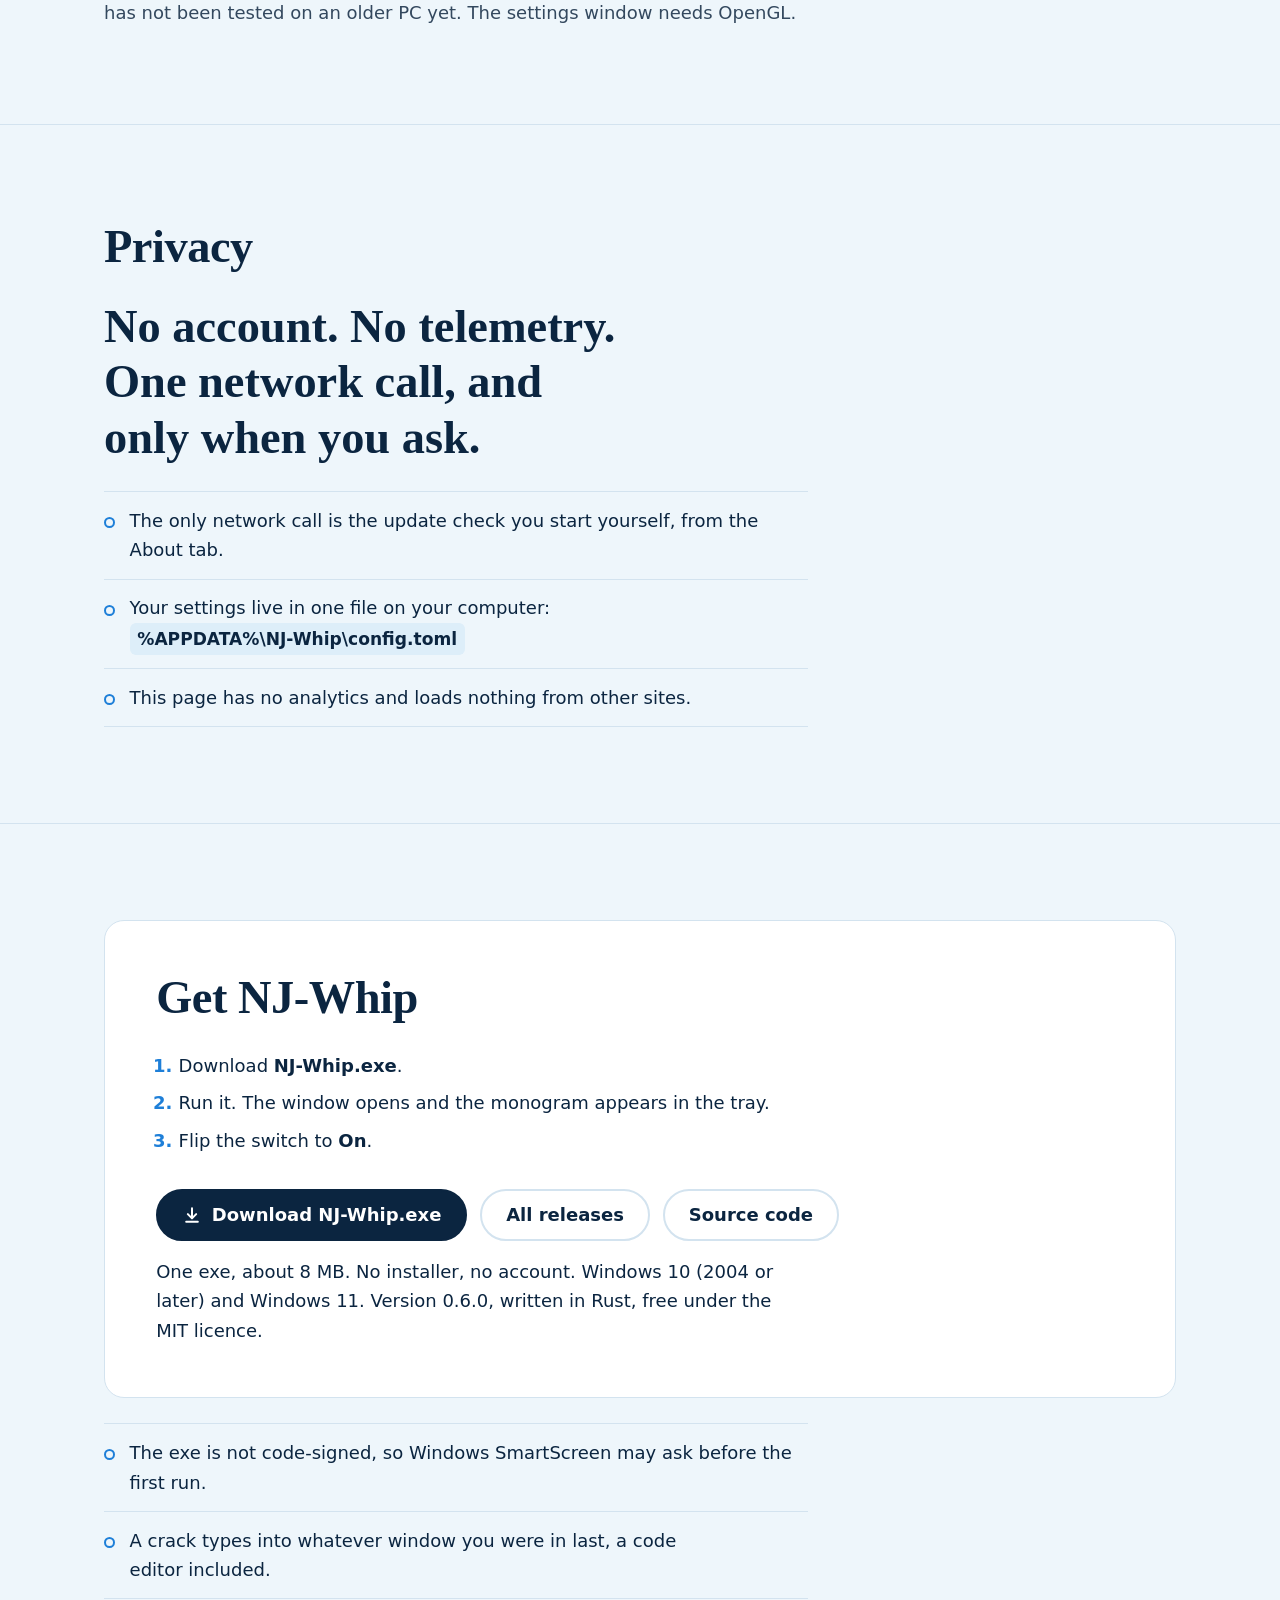
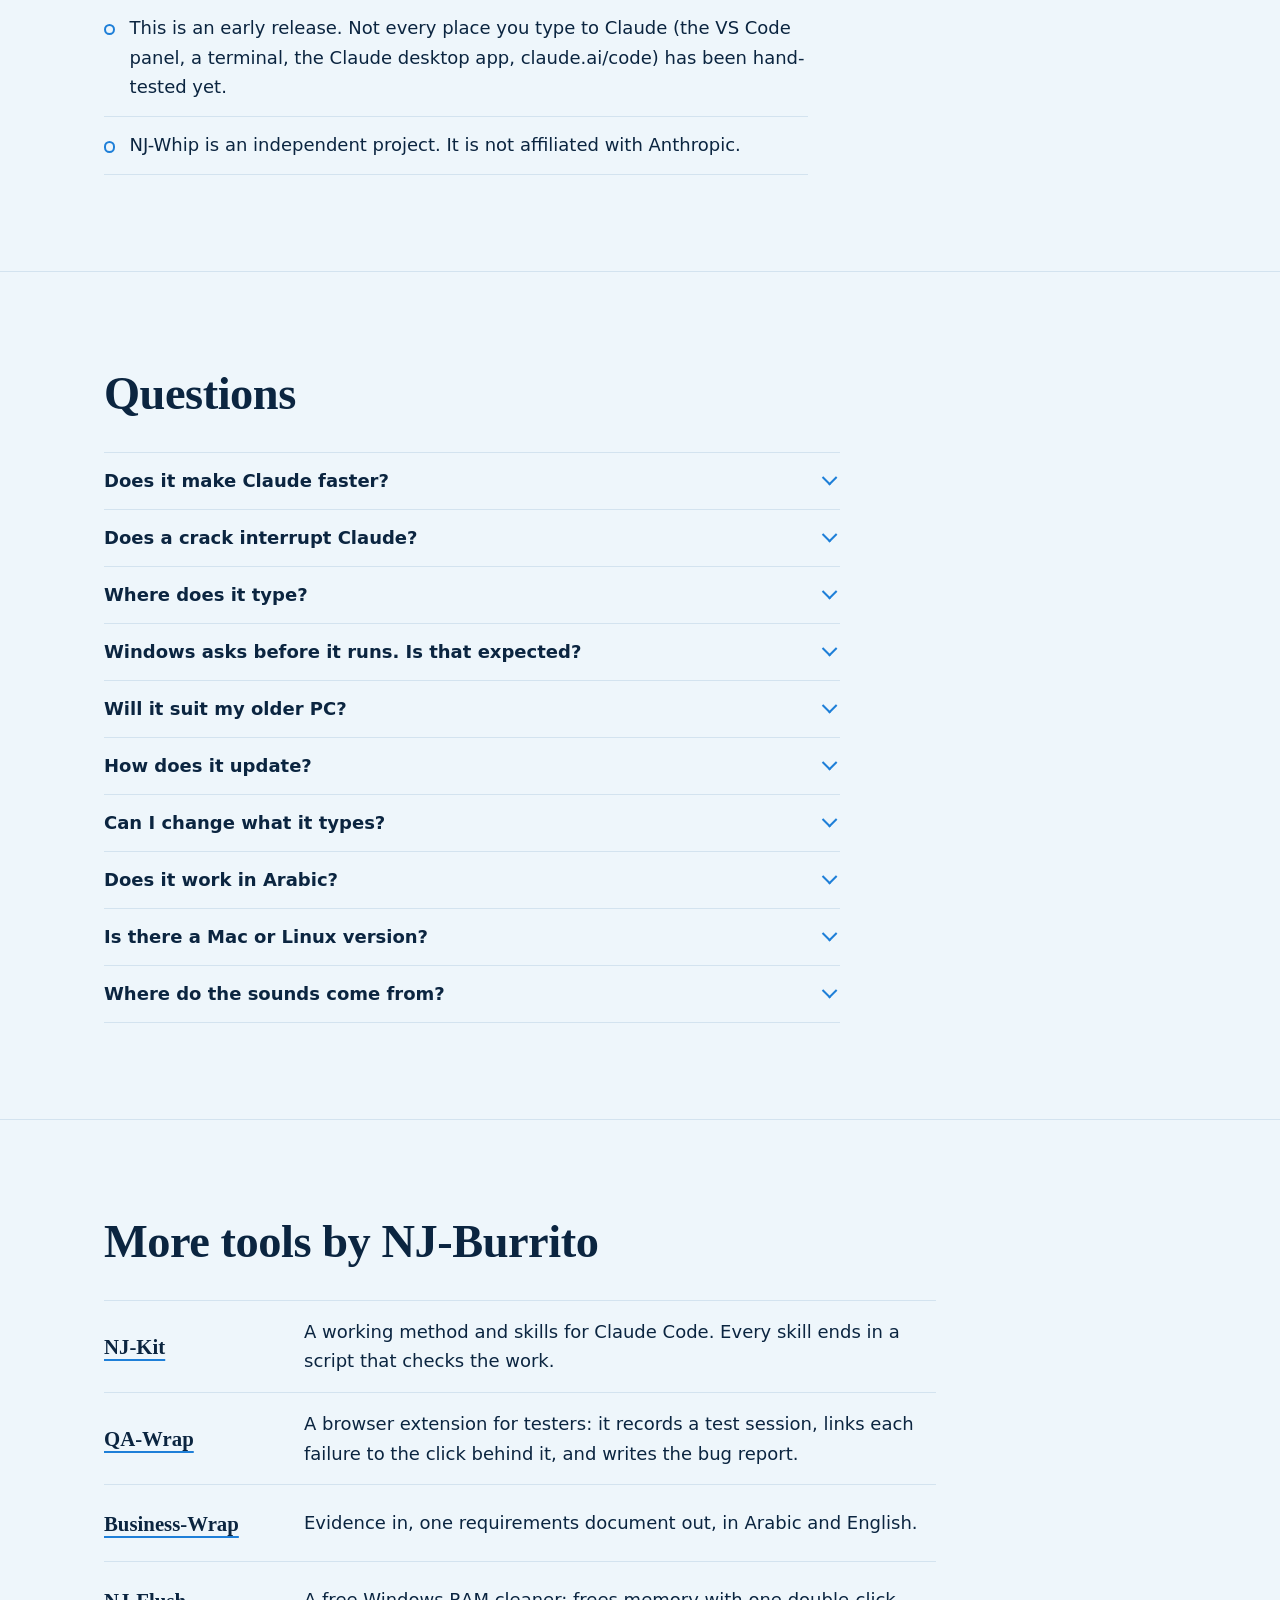
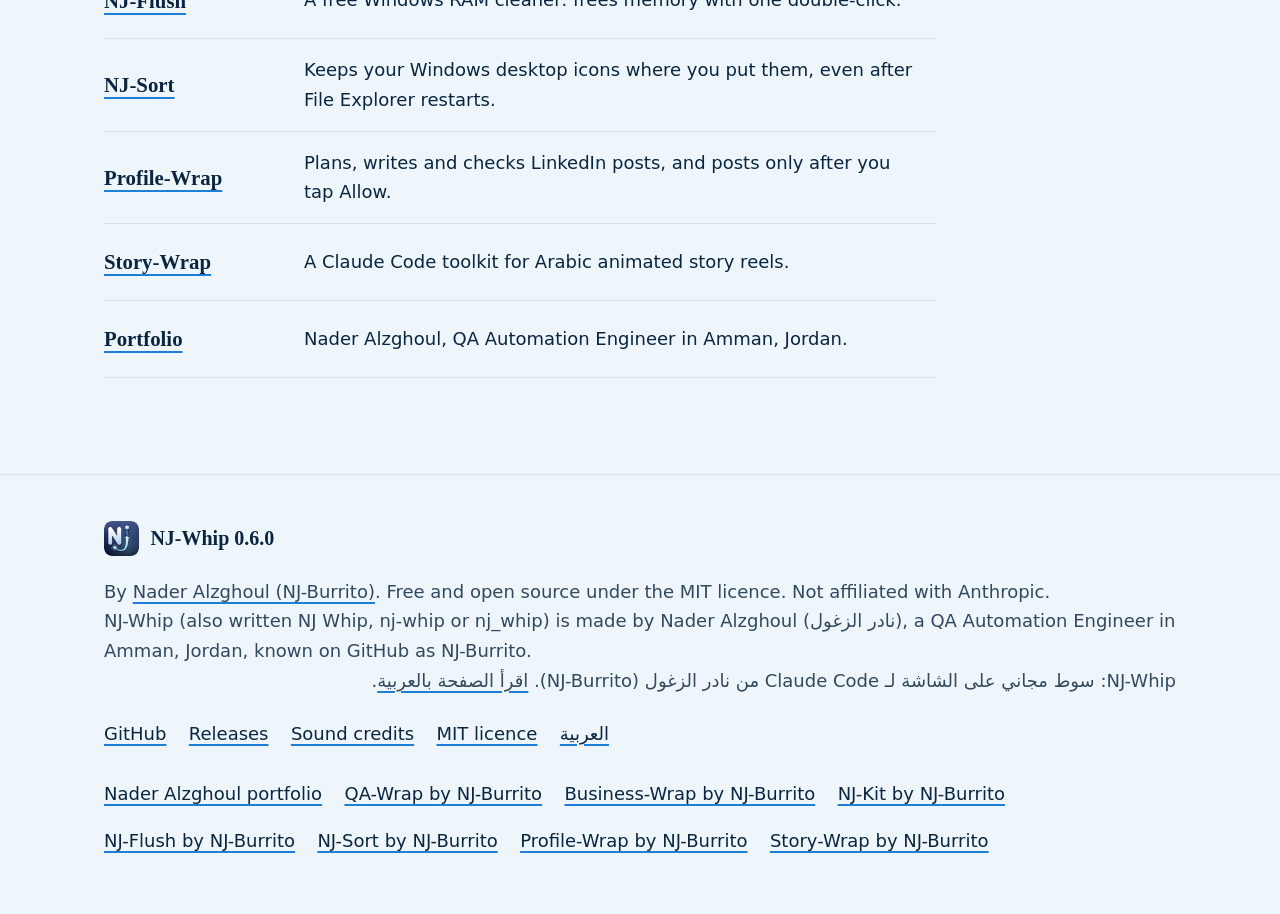
==== commit d636c420: "NJ-Whip 0.6.0: new logo and icon, five new whip tips, all 15 crack effects redrawn, Settings window " ====
--- a/docs/index.html
+++ b/docs/index.html
@@ -8,8 +8,8 @@
 <meta name="color-scheme" content="dark light">
 <meta name="theme-color" content="#0A1024" media="(prefers-color-scheme: dark)">
 <meta name="theme-color" content="#EEF6FB" media="(prefers-color-scheme: light)">
-<title>NJ-Whip: free on-screen whip for Claude Code by NJ-Burrito</title>
-<meta name="description" content="NJ-Whip by Nader Alzghoul (NJ-Burrito): a free, open-source on-screen whip for Claude Code on Windows. Crack it to type one short instruction.">
+<title>NJ-Whip: a free Claude whip for Claude Code on Windows</title>
+<meta name="description" content="NJ-Whip by Nader Alzghoul (NJ-Burrito): a free, open-source Claude whip, an on-screen whip for Claude Code on Windows. Crack it to type one short instruction.">
 <link rel="canonical" href="https://nj-burrito.github.io/NJ-Whip/">
 <link rel="alternate" hreflang="en" href="https://nj-burrito.github.io/NJ-Whip/">
 <link rel="alternate" hreflang="ar" href="https://nj-burrito.github.io/NJ-Whip/ar/">
@@ -35,8 +35,9 @@
 <meta name="twitter:description" content="A free on-screen whip for Claude Code on Windows. Swing it, it cracks, and it types one short, real instruction: shortest path, check the work, stay on the task. MIT, one small exe.">
 <meta name="twitter:image" content="https://nj-burrito.github.io/NJ-Whip/assets/og.png">
 <meta name="twitter:image:alt" content="NJ-Whip: the Classic whip cracks on a dark screen and a prompt box shows the instruction it types to Claude Code.">
-<link rel="icon" type="image/png" href="assets/logo.png">
-<link rel="apple-touch-icon" href="assets/logo.png">
+<link rel="icon" href="assets/favicon.ico" sizes="any">
+<link rel="icon" type="image/svg+xml" href="assets/favicon.svg">
+<link rel="apple-touch-icon" href="assets/apple-touch-icon.png">
 <link rel="sitemap" type="application/xml" href="sitemap.xml">
 <link rel="alternate" type="text/plain" href="llms.txt" title="llms.txt">
 <link rel="preload" href="/fonts/thmanyahsans-Medium.woff2" as="font" type="font/woff2" crossorigin>
@@ -46,7 +47,7 @@
 {"@context":"https://schema.org","@graph":[
 {"@type":"WebSite","@id":"https://nj-burrito.github.io/NJ-Whip/#website","name":"NJ-Whip","url":"https://nj-burrito.github.io/NJ-Whip/","inLanguage":["en","ar"],"publisher":{"@id":"https://nj-burrito.github.io/#person"}},
 {"@type":"Person","@id":"https://nj-burrito.github.io/#person","name":"Nader Alzghoul","alternateName":["نادر الزغول","NJ-Burrito","NJ Burrito","NJBurrito","NJ"],"jobTitle":"QA Automation Engineer","address":{"@type":"PostalAddress","addressLocality":"Amman","addressCountry":"JO"},"url":"https://nj-burrito.github.io/","sameAs":["https://github.com/NJ-Burrito","https://nj-burrito.github.io/NJ-Whip/","https://nj-burrito.github.io/QA-Wrap/","https://nj-burrito.github.io/Business-Wrap/","https://nj-burrito.github.io/NJ-Kit/","https://nj-burrito.github.io/NJ-Flush/","https://nj-burrito.github.io/NJ-Sort/","https://nj-burrito.github.io/Profile-Wrap/","https://nj-burrito.github.io/story-wrap/","https://github.com/NJ-Burrito/Story-Wrap"]},
-{"@type":"SoftwareApplication","@id":"https://nj-burrito.github.io/NJ-Whip/#app","name":"NJ-Whip","description":"A free, open-source on-screen whip for Claude Code on Windows. Crack it by swinging, by clicking or with a hotkey, and it types one short instruction into the window you were in last: faster, harder, careful, happier or focus.","applicationCategory":"DeveloperApplication","operatingSystem":"Windows 10 version 2004 or later, Windows 11","softwareVersion":"0.5.2","fileSize":"8 MB","featureList":["15 whips, each with its own look, weight, crack effect and lines","Five directions: Faster, Harder, Careful, Happier, Focus","Six instruction packs and your own lines","Heat meter, edge glow and combo label","English and Arabic interface","Check for updates from the About tab, only when you press it"],"url":"https://nj-burrito.github.io/NJ-Whip/","downloadUrl":"https://github.com/NJ-Burrito/NJ-Whip/releases/latest/download/NJ-Whip.exe","codeRepository":"https://github.com/NJ-Burrito/NJ-Whip","sameAs":["https://github.com/NJ-Burrito/NJ-Whip"],"license":"https://opensource.org/licenses/MIT","isAccessibleForFree":true,"offers":{"@type":"Offer","price":"0","priceCurrency":"USD"},"inLanguage":["en","ar"],"image":"https://nj-burrito.github.io/NJ-Whip/assets/og.png","screenshot":"https://nj-burrito.github.io/NJ-Whip/assets/settings.png","author":{"@id":"https://nj-burrito.github.io/#person"},"alternateName":["NJ Whip","nj-whip","nj_whip","NJ_Whip","NJWhip","njwhip"]},
+{"@type":"SoftwareApplication","@id":"https://nj-burrito.github.io/NJ-Whip/#app","name":"NJ-Whip","description":"A free, open-source on-screen whip for Claude Code on Windows. Crack it by swinging, by clicking or with a hotkey, and it types one short instruction into the window you were in last: faster, harder, careful, happier or focus.","applicationCategory":"DeveloperApplication","operatingSystem":"Windows 10 version 2004 or later, Windows 11","softwareVersion":"0.6.0","fileSize":"8 MB","featureList":["15 whips, each with its own look, weight, crack effect and lines","Five directions: Faster, Harder, Careful, Happier, Focus","Six instruction packs and your own lines","Heat meter, edge glow and combo label","New logo, a redrawn tip on every whip and 15 redrawn crack effects in 0.6","A redesigned Settings window","English and Arabic interface","Check for updates from the About tab, only when you press it"],"url":"https://nj-burrito.github.io/NJ-Whip/","downloadUrl":"https://github.com/NJ-Burrito/NJ-Whip/releases/latest/download/NJ-Whip.exe","codeRepository":"https://github.com/NJ-Burrito/NJ-Whip","sameAs":["https://github.com/NJ-Burrito/NJ-Whip"],"license":"https://opensource.org/licenses/MIT","isAccessibleForFree":true,"offers":{"@type":"Offer","price":"0","priceCurrency":"USD"},"inLanguage":["en","ar"],"image":"https://nj-burrito.github.io/NJ-Whip/assets/og.png","screenshot":"https://nj-burrito.github.io/NJ-Whip/assets/settings.png","author":{"@id":"https://nj-burrito.github.io/#person"},"alternateName":["NJ Whip","nj-whip","nj_whip","NJ_Whip","NJWhip","njwhip"]},
 {"@type":"FAQPage","@id":"https://nj-burrito.github.io/NJ-Whip/#faq","inLanguage":"en","mainEntity":[{"@type":"Question","name":"Does NJ-Whip make Claude faster?","acceptedAnswer":{"@type":"Answer","text":"It sends an instruction that asks for the smallest change that works and no detours. The wording follows published guidance on steering Claude Code. Its effect has not been measured on live sessions, so there is no speed figure to give."}},{"@type":"Question","name":"Does a crack interrupt Claude?","acceptedAnswer":{"@type":"Answer","text":"Faster, Harder and Happier lines are queued without Esc, so nothing Claude is doing is cancelled. Careful and Focus lines are sent after Esc, so Claude stops before its next step."}},{"@type":"Question","name":"How does NJ-Whip update?","acceptedAnswer":{"@type":"Answer","text":"Open the About tab and press Check for updates. NJ-Whip asks GitHub for the latest release only when you press that button, and it installs the update only when you confirm."}},{"@type":"Question","name":"Is NJ-Whip made by Anthropic?","acceptedAnswer":{"@type":"Answer","text":"No. It is an independent project by Nader Alzghoul, not affiliated with Anthropic."}}]}
 ]}
 </script>
@@ -61,6 +62,7 @@
       <a href="#work">Your work</a>
       <a href="#room">Try it</a>
       <a href="#whips">Whips</a>
+      <a href="#new">New in 0.6</a>
       <a href="#heat">Heat</a>
       <a href="#light">Light</a>
       <a href="#download">Get it</a>
@@ -80,7 +82,7 @@
         <a class="btn" href="https://github.com/NJ-Burrito/NJ-Whip/releases/latest/download/NJ-Whip.exe"><svg viewBox="0 0 24 24" fill="none" stroke="currentColor" stroke-width="2.4" stroke-linecap="round" stroke-linejoin="round" aria-hidden="true" focusable="false"><path d="M12 4v11"/><path d="m7 11 5 5 5-5"/><path d="M5 20h14"/></svg>Download NJ-Whip.exe</a>
         <a class="btn quiet" href="#room">Try it in your browser</a>
       </div>
-      <p class="fine">Free and open source under the MIT licence. One exe, about 8 MB, no installer, no account. For Windows 10 (2004 or later) and Windows 11. Version 0.5.2.</p>
+      <p class="fine">Free and open source under the MIT licence. One exe, about 8 MB, no installer, no account. For Windows 10 (2004 or later) and Windows 11. Version 0.6.0.</p>
     </div>
     <figure class="screen">
       <video class="reel" autoplay muted loop playsinline preload="metadata" poster="assets/hero-still.png" width="960" height="480" role="img" aria-label="NJ-Whip in four beats. The whip appears on the mouse. A swing cracks it. The instruction lands in a Claude Code prompt: smallest change that works, then stop and report. Then the next whip.">
@@ -244,17 +246,17 @@
       <p>The Sauce whip leaves a sauce trail that fades over 3 seconds. Pick Sauce in <a href="#room">the room</a> to see it.</p>
     </div>
     <ul class="rack" data-stage>
-      <li><button type="button" class="whip w-classic"><span class="stagebox"><canvas width="480" height="320" aria-hidden="true"></canvas></span><span class="txt"><span class="name">Classic <small>CRACK</small></span><span class="dir">Faster · normal weight</span><span class="look">Navy plaited leather, ice-blue braid, silver fittings.</span><span class="vh">Press to hear its crack.</span></span></button></li>
+      <li><button type="button" class="whip w-classic"><span class="stagebox"><canvas width="480" height="320" aria-hidden="true"></canvas></span><span class="txt"><span class="name">Classic <small>CRACK</small></span><span class="dir">Faster · normal weight</span><span class="look">Navy plaited leather, ice-blue braid, silver fittings and a refined cracker tip.</span><span class="vh">Press to hear its crack.</span></span></button></li>
       <li><button type="button" class="whip w-neon"><span class="stagebox"><canvas width="480" height="320" aria-hidden="true"></canvas></span><span class="txt"><span class="name">Neon <small>ZAP</small></span><span class="dir">Focus · light</span><span class="look">A glowing tube with a clean light bead.</span><span class="vh">Press to hear its crack.</span></span></button></li>
-      <li><button type="button" class="whip w-elephant"><span class="stagebox"><canvas width="480" height="320" aria-hidden="true"></canvas></span><span class="txt"><span class="name">Elephant <small>STOMP</small></span><span class="dir">Harder · heaviest</span><span class="look">Heavy grey hide with a tufted tail tip.</span><span class="vh">Press to hear its crack.</span></span></button></li>
-      <li><button type="button" class="whip w-cowboy"><span class="stagebox"><canvas width="480" height="320" aria-hidden="true"></canvas></span><span class="txt"><span class="name">Cowboy <small>YEEHAW</small></span><span class="dir">Faster · a little heavy</span><span class="look">Tan rawhide braid, brass knob, a lasso swirl.</span><span class="vh">Press to hear its crack.</span></span></button></li>
+      <li><button type="button" class="whip w-elephant"><span class="stagebox"><canvas width="480" height="320" aria-hidden="true"></canvas></span><span class="txt"><span class="name">Elephant <small>STOMP</small></span><span class="dir">Harder · heaviest</span><span class="look">Heavy grey hide that ends in a tuft of hide.</span><span class="vh">Press to hear its crack.</span></span></button></li>
+      <li><button type="button" class="whip w-cowboy"><span class="stagebox"><canvas width="480" height="320" aria-hidden="true"></canvas></span><span class="txt"><span class="name">Cowboy <small>YEEHAW</small></span><span class="dir">Faster · a little heavy</span><span class="look">Tan rawhide braid, brass knob and a lasso loop at the tip.</span><span class="vh">Press to hear its crack.</span></span></button></li>
       <li><button type="button" class="whip w-cheerleader"><span class="stagebox"><canvas width="480" height="320" aria-hidden="true"></canvas></span><span class="txt"><span class="name">Cheerleader <small>RAH</small></span><span class="dir">Happier · light</span><span class="look">Pink-and-gold ribbon, pom-pom tip, confetti.</span><span class="vh">Press to hear its crack.</span></span></button></li>
       <li><button type="button" class="whip w-sauce"><span class="stagebox"><canvas width="480" height="320" aria-hidden="true"></canvas></span><span class="txt"><span class="name">Sauce <small>YUM</small></span><span class="dir">Happier · heavy</span><span class="look">Glossy salsa with a hanging drop. Leaves a trail that fades in 3 seconds.</span><span class="vh">Press to hear its crack.</span></span></button></li>
-      <li><button type="button" class="whip w-drill"><span class="stagebox"><canvas width="480" height="320" aria-hidden="true"></canvas></span><span class="txt"><span class="name">Drill Sergeant <small>HUP</small></span><span class="dir">Harder · a little heavy</span><span class="look">Olive webbing, brass buckle, a stern "!".</span><span class="vh">Press to hear its crack.</span></span></button></li>
-      <li><button type="button" class="whip w-zen"><span class="stagebox"><canvas width="480" height="320" aria-hidden="true"></canvas></span><span class="txt"><span class="name">Zen <small>OM</small></span><span class="dir">Careful · lightest</span><span class="look">Silk thread on bamboo, an ink ripple and a petal.</span><span class="vh">Press to hear its crack.</span></span></button></li>
+      <li><button type="button" class="whip w-drill"><span class="stagebox"><canvas width="480" height="320" aria-hidden="true"></canvas></span><span class="txt"><span class="name">Drill Sergeant <small>HUP</small></span><span class="dir">Harder · a little heavy</span><span class="look">Olive webbing, brass buckle, a whistle on the tip and a stern "!".</span><span class="vh">Press to hear its crack.</span></span></button></li>
+      <li><button type="button" class="whip w-zen"><span class="stagebox"><canvas width="480" height="320" aria-hidden="true"></canvas></span><span class="txt"><span class="name">Zen <small>OM</small></span><span class="dir">Careful · lightest</span><span class="look">Silk thread on bamboo, a temple bell on the tip, an ink ripple and a petal.</span><span class="vh">Press to hear its crack.</span></span></button></li>
       <li><button type="button" class="whip w-ninja"><span class="stagebox"><canvas width="480" height="320" aria-hidden="true"></canvas></span><span class="txt"><span class="name">Ninja <small>SLICE</small></span><span class="dir">Focus · light</span><span class="look">Black cord, steel kunai tip, a clean slash.</span><span class="vh">Press to hear its crack.</span></span></button></li>
-      <li><button type="button" class="whip w-pirate"><span class="stagebox"><canvas width="480" height="320" aria-hidden="true"></canvas></span><span class="txt"><span class="name">Pirate <small>ARR</small></span><span class="dir">Faster · heavy</span><span class="look">Tarred hemp, cutlass hilt, sea spray.</span><span class="vh">Press to hear its crack.</span></span></button></li>
-      <li><button type="button" class="whip w-chef"><span class="stagebox"><canvas width="480" height="320" aria-hidden="true"></canvas></span><span class="txt"><span class="name">Chef <small>SIZZLE</small></span><span class="dir">Careful · normal weight</span><span class="look">Kitchen-towel lash, wooden spoon, steam.</span><span class="vh">Press to hear its crack.</span></span></button></li>
+      <li><button type="button" class="whip w-pirate"><span class="stagebox"><canvas width="480" height="320" aria-hidden="true"></canvas></span><span class="txt"><span class="name">Pirate <small>ARR</small></span><span class="dir">Faster · heavy</span><span class="look">Tarred hemp, cutlass hilt, a hook on the tip and sea spray.</span><span class="vh">Press to hear its crack.</span></span></button></li>
+      <li><button type="button" class="whip w-chef"><span class="stagebox"><canvas width="480" height="320" aria-hidden="true"></canvas></span><span class="txt"><span class="name">Chef <small>SIZZLE</small></span><span class="dir">Careful · normal weight</span><span class="look">Kitchen-towel lash, wooden spoon, a pan with an egg on the tip, steam.</span><span class="vh">Press to hear its crack.</span></span></button></li>
       <li><button type="button" class="whip w-wizard"><span class="stagebox"><canvas width="480" height="320" aria-hidden="true"></canvas></span><span class="txt"><span class="name">Wizard <small>POOF</small></span><span class="dir">Focus · light</span><span class="look">A ribbon of starlight with a crystal bead.</span><span class="vh">Press to hear its crack.</span></span></button></li>
       <li><button type="button" class="whip w-vine"><span class="stagebox"><canvas width="480" height="320" aria-hidden="true"></canvas></span><span class="txt"><span class="name">Vine <small>BLOOM</small></span><span class="dir">Careful · a little light</span><span class="look">A living vine whose bud blooms on a crack.</span><span class="vh">Press to hear its crack.</span></span></button></li>
       <li><button type="button" class="whip w-penguin"><span class="stagebox"><canvas width="480" height="320" aria-hidden="true"></canvas></span><span class="txt"><span class="name">Penguin <small>HONK</small></span><span class="dir">Faster · a little heavy</span><span class="look">A clay penguin rides the tip.</span><span class="vh">Press to hear its crack.</span></span></button></li>
@@ -265,6 +267,25 @@
       <li><p>A whip has its own crack sound where a licensed real recording was found. The others share five leather cracks.</p></li>
       <li><p>Any whip can carry your own picture as its tip. The picture stays on your computer.</p></li>
     </ul>
+  </div>
+</section>
+
+<section id="new">
+  <div class="wrap">
+    <div class="head">
+      <h2>New in 0.6</h2>
+      <p>Version 0.6.0 is a pass over how NJ-Whip looks. What a crack types has not changed.</p>
+    </div>
+    <ul class="facts">
+      <li><p><strong>A new logo and icon.</strong> The N and J monogram has a new drawing. It is in the tray, the window, the favicon and this page.</p></li>
+      <li><p><strong>New tips.</strong> Classic has a refined cracker, Cowboy a lasso loop, Drill Sergeant a whistle, Zen a temple bell and Pirate a hook. Chef's pan now holds an egg, and Elephant ends in a tuft of hide.</p></li>
+      <li><p><strong>Effects redrawn.</strong> All 15 crack effects have richer particles and stamps. Try them in <a href="#room">the room</a>.</p></li>
+      <li><p><strong>A redesigned Settings window.</strong> A large card for the chosen whip, cards for each group of settings, key caps for the hotkeys, and the Arabic layout reading right to left.</p></li>
+      <li><p><strong>Cleaner source.</strong> The code is split into modules, and an off-screen frame renderer draws any whip or effect without opening the overlay (<a href="https://github.com/NJ-Burrito/NJ-Whip/blob/main/design/renderer.md">design/renderer.md</a>).</p></li>
+    </ul>
+    <div class="actions">
+      <a class="btn quiet" href="https://github.com/NJ-Burrito/NJ-Whip/releases/latest">Release notes for the latest version</a>
+    </div>
   </div>
 </section>
 
@@ -317,7 +338,7 @@
       <h2>One small window</h2>
       <p>Everything is saved as you change it. The header and the footer stay in place while the content scrolls.</p>
       <dl class="tabs">
-        <div><dt>Whip</dt><dd>Pick one of the 15 whips. Picking one plays its sound.</dd></div>
+        <div><dt>Whip</dt><dd>Pick one of the 15 whips. The chosen one is shown on a large card, and picking one plays its sound.</dd></div>
         <div><dt>Message</dt><dd>Choose an instruction pack and add your own lines.</dd></div>
         <div><dt>Hotkeys</dt><dd>Change the keys that call the whip and crack it.</dd></div>
         <div><dt>Options</dt><dd>The heat meter, the swing crack, and Start with Windows.</dd></div>
@@ -395,7 +416,7 @@
         <a class="btn quiet" href="https://github.com/NJ-Burrito/NJ-Whip/releases/latest">All releases</a>
         <a class="btn quiet" href="https://github.com/NJ-Burrito/NJ-Whip">Source code</a>
       </div>
-      <p>One exe, about 8 MB. No installer, no account. Windows 10 (2004 or later) and Windows 11. Version 0.5.2, written in Rust, free under the MIT licence.</p>
+      <p>One exe, about 8 MB. No installer, no account. Windows 10 (2004 or later) and Windows 11. Version 0.6.0, written in Rust, free under the MIT licence.</p>
     </div>
     <h3 class="vh">Honest notes</h3>
     <ul class="facts">
@@ -517,6 +538,7 @@
 
 <footer>
   <div class="wrap">
+    <a class="foot-brand" href="./" aria-label="NJ-Whip home"><img src="assets/logo.png" alt="" width="256" height="256">NJ-Whip 0.6.0</a>
     <p>By <a href="https://nj-burrito.github.io/">Nader Alzghoul (NJ-Burrito)</a>. Free and open source under the MIT licence. Not affiliated with Anthropic.</p>
     <p>NJ-Whip (also written NJ Whip, nj-whip or nj_whip) is made by Nader Alzghoul (<span lang="ar" dir="rtl">نادر الزغول</span>), a QA Automation Engineer in Amman, Jordan, known on GitHub as NJ-Burrito.</p>
     <p lang="ar" dir="rtl"><bdi dir="ltr">NJ-Whip</bdi>: سوط مجاني على الشاشة لـ <bdi dir="ltr">Claude Code</bdi> من نادر الزغول (<bdi dir="ltr">NJ-Burrito</bdi>). <a href="ar/" hreflang="ar">اقرأ الصفحة بالعربية</a>.</p>
--- a/docs/assets/site.css
+++ b/docs/assets/site.css
@@ -329,3 +329,5 @@
   /* the label still shows, without the pop and the drift */
   .shout.on{animation:none;opacity:1}
 }
+.foot-brand{display:inline-flex;align-items:center;gap:.7rem;min-height:2.75rem;margin-bottom:1rem;font-family:var(--display);font-weight:700;font-size:1.25rem;color:var(--ink);text-decoration:none}
+.foot-brand img{width:2.2rem;height:2.2rem;border-radius:8px}
